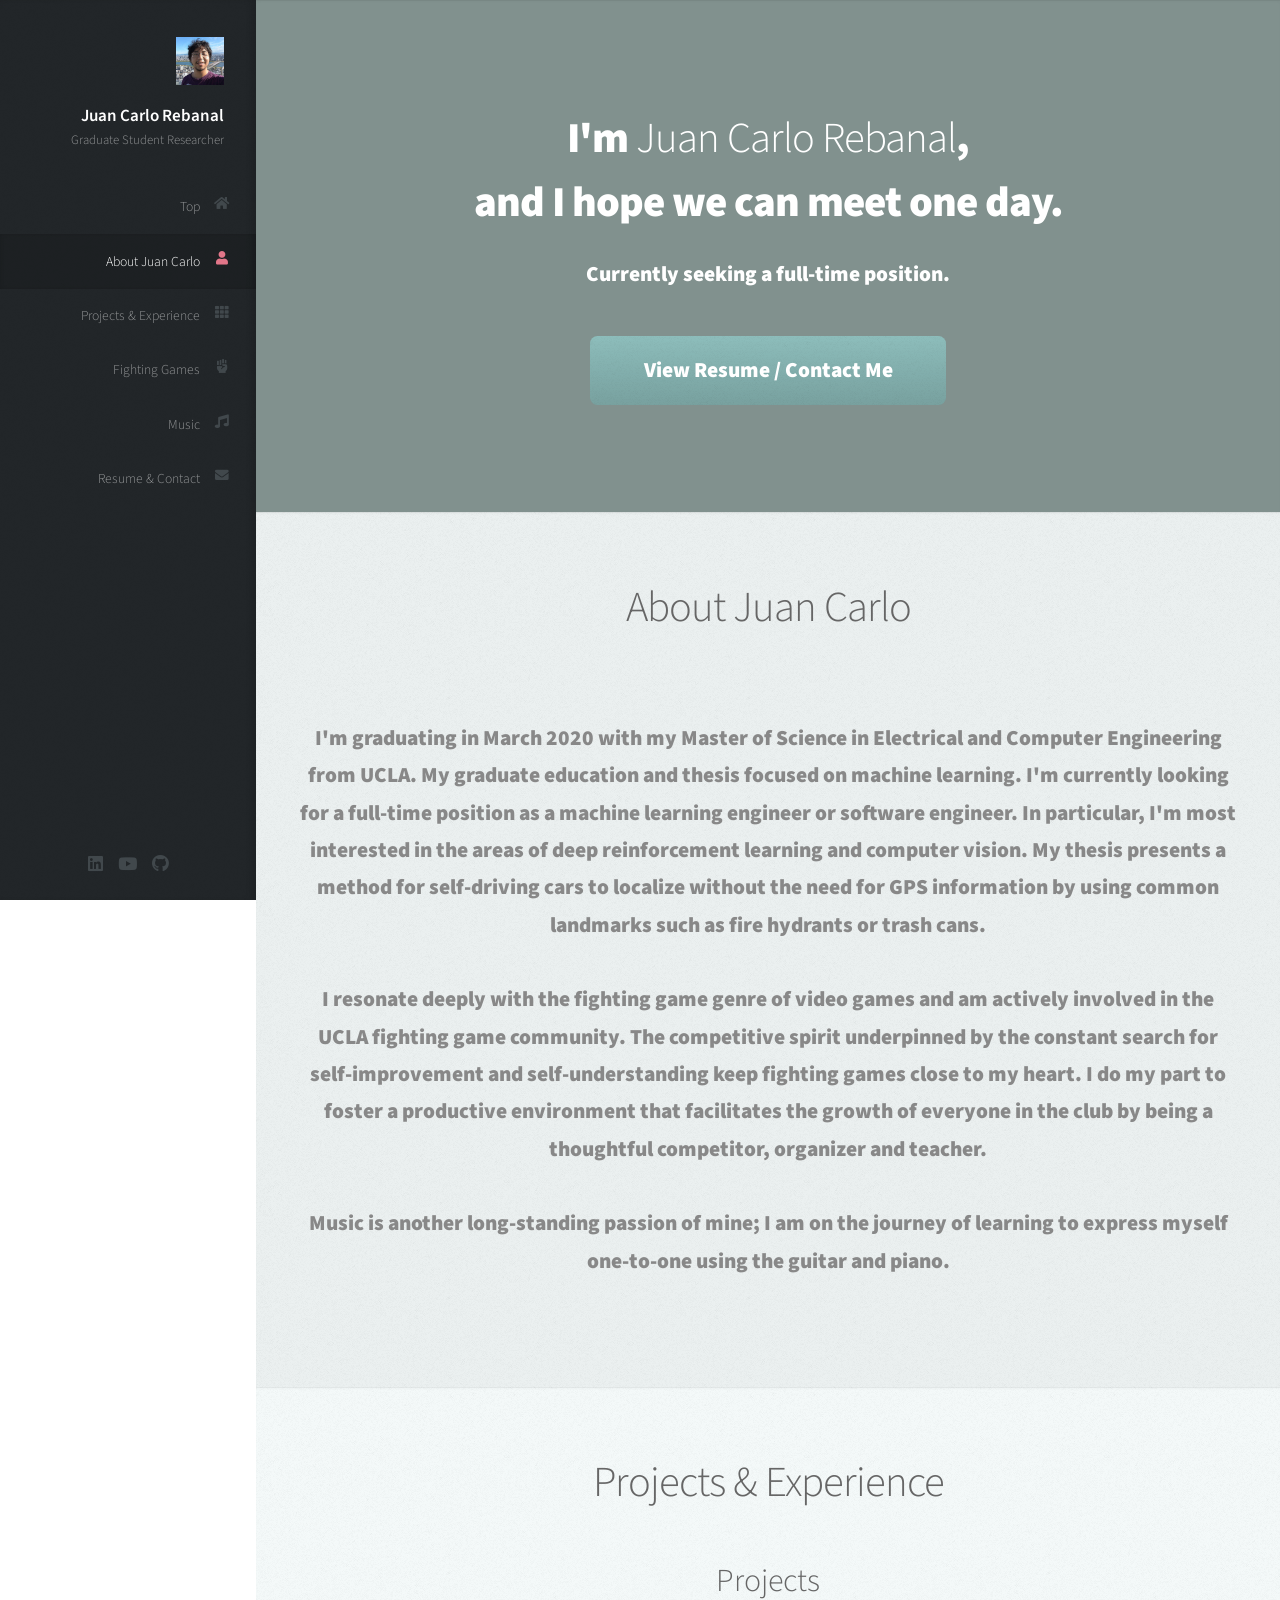
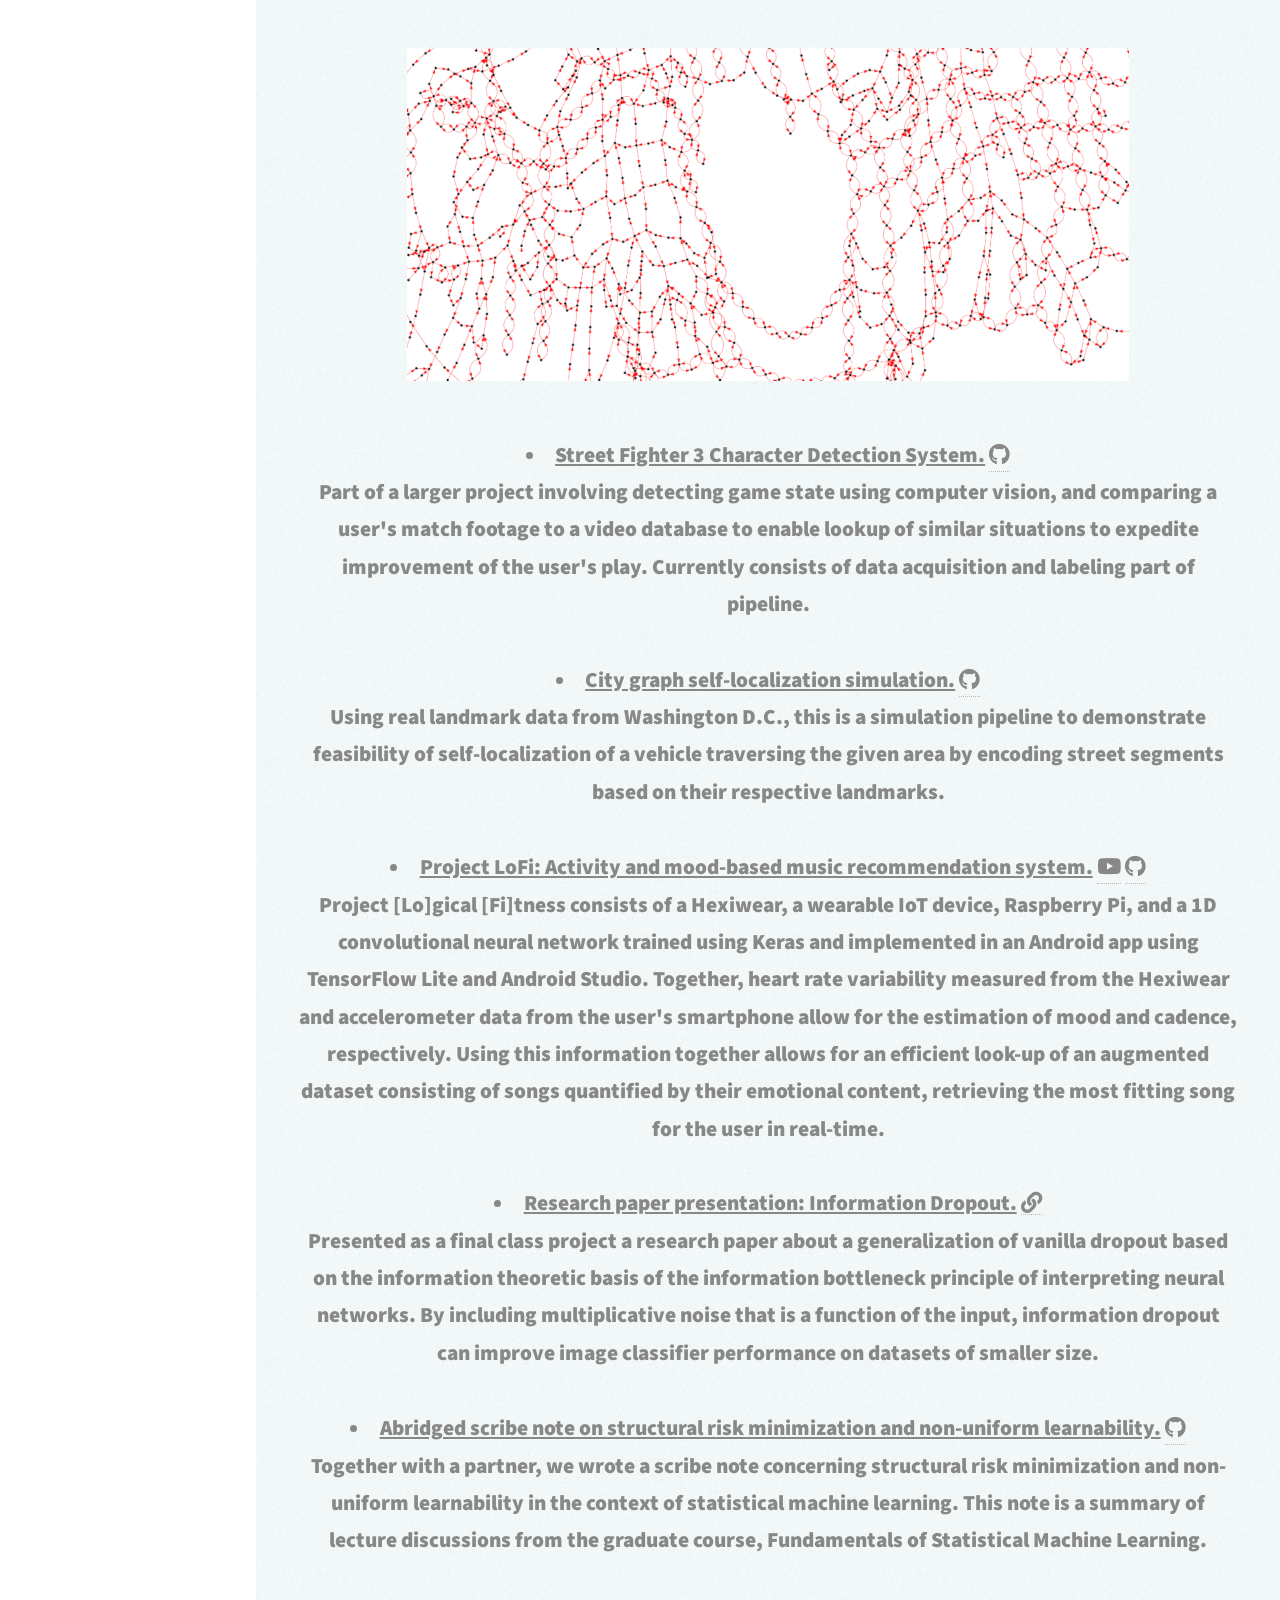
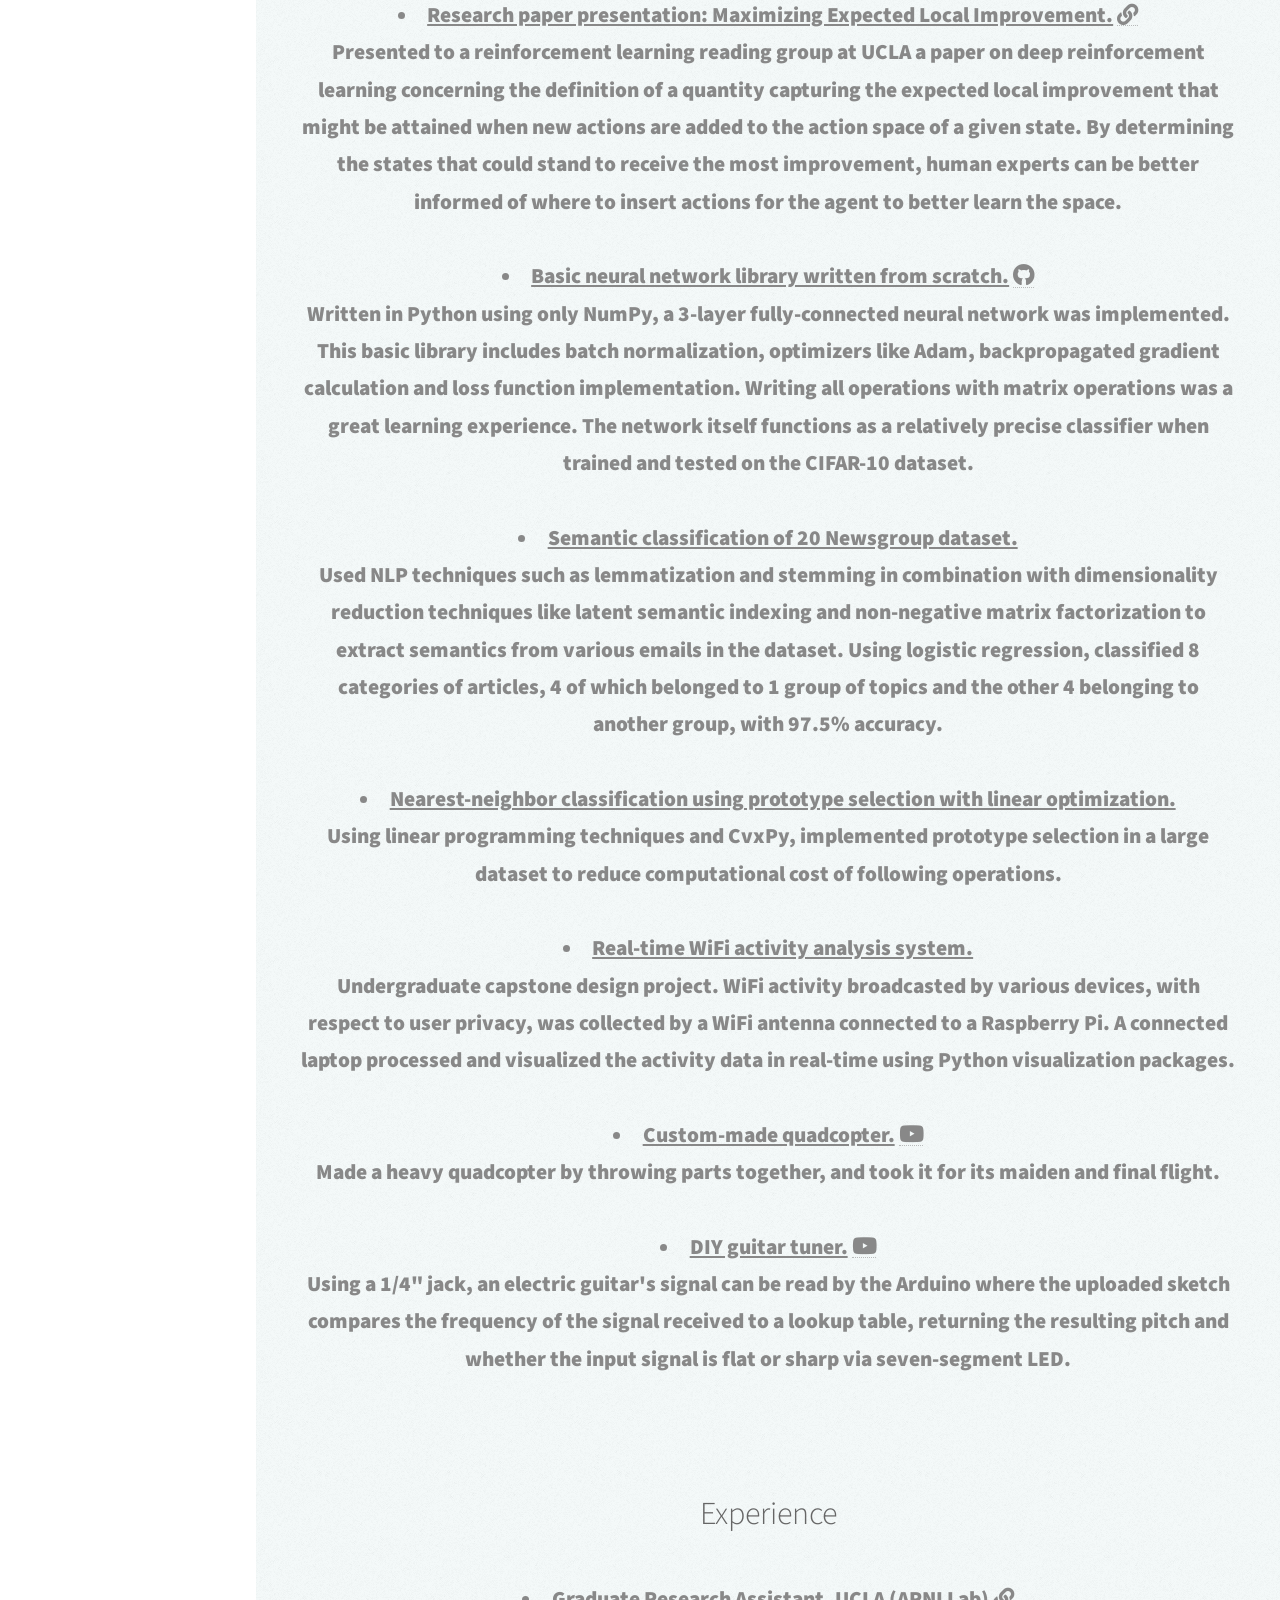
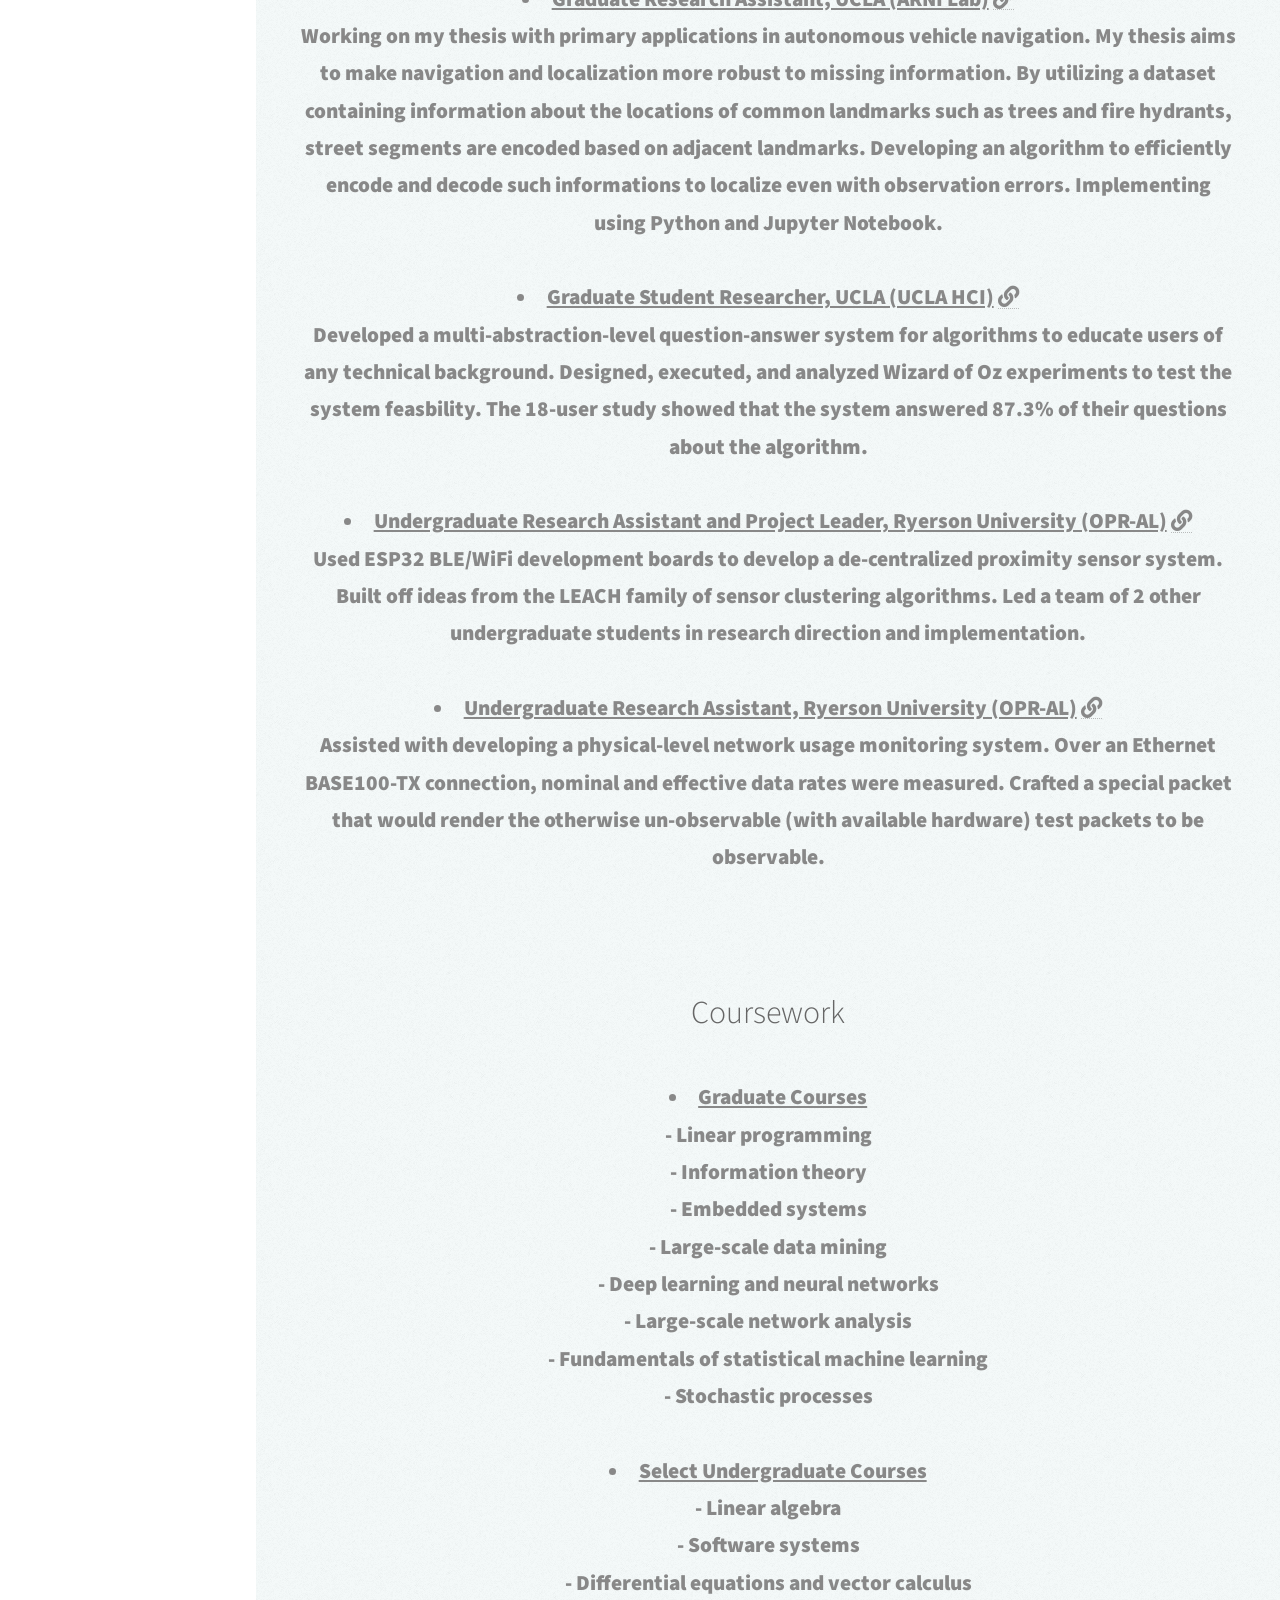
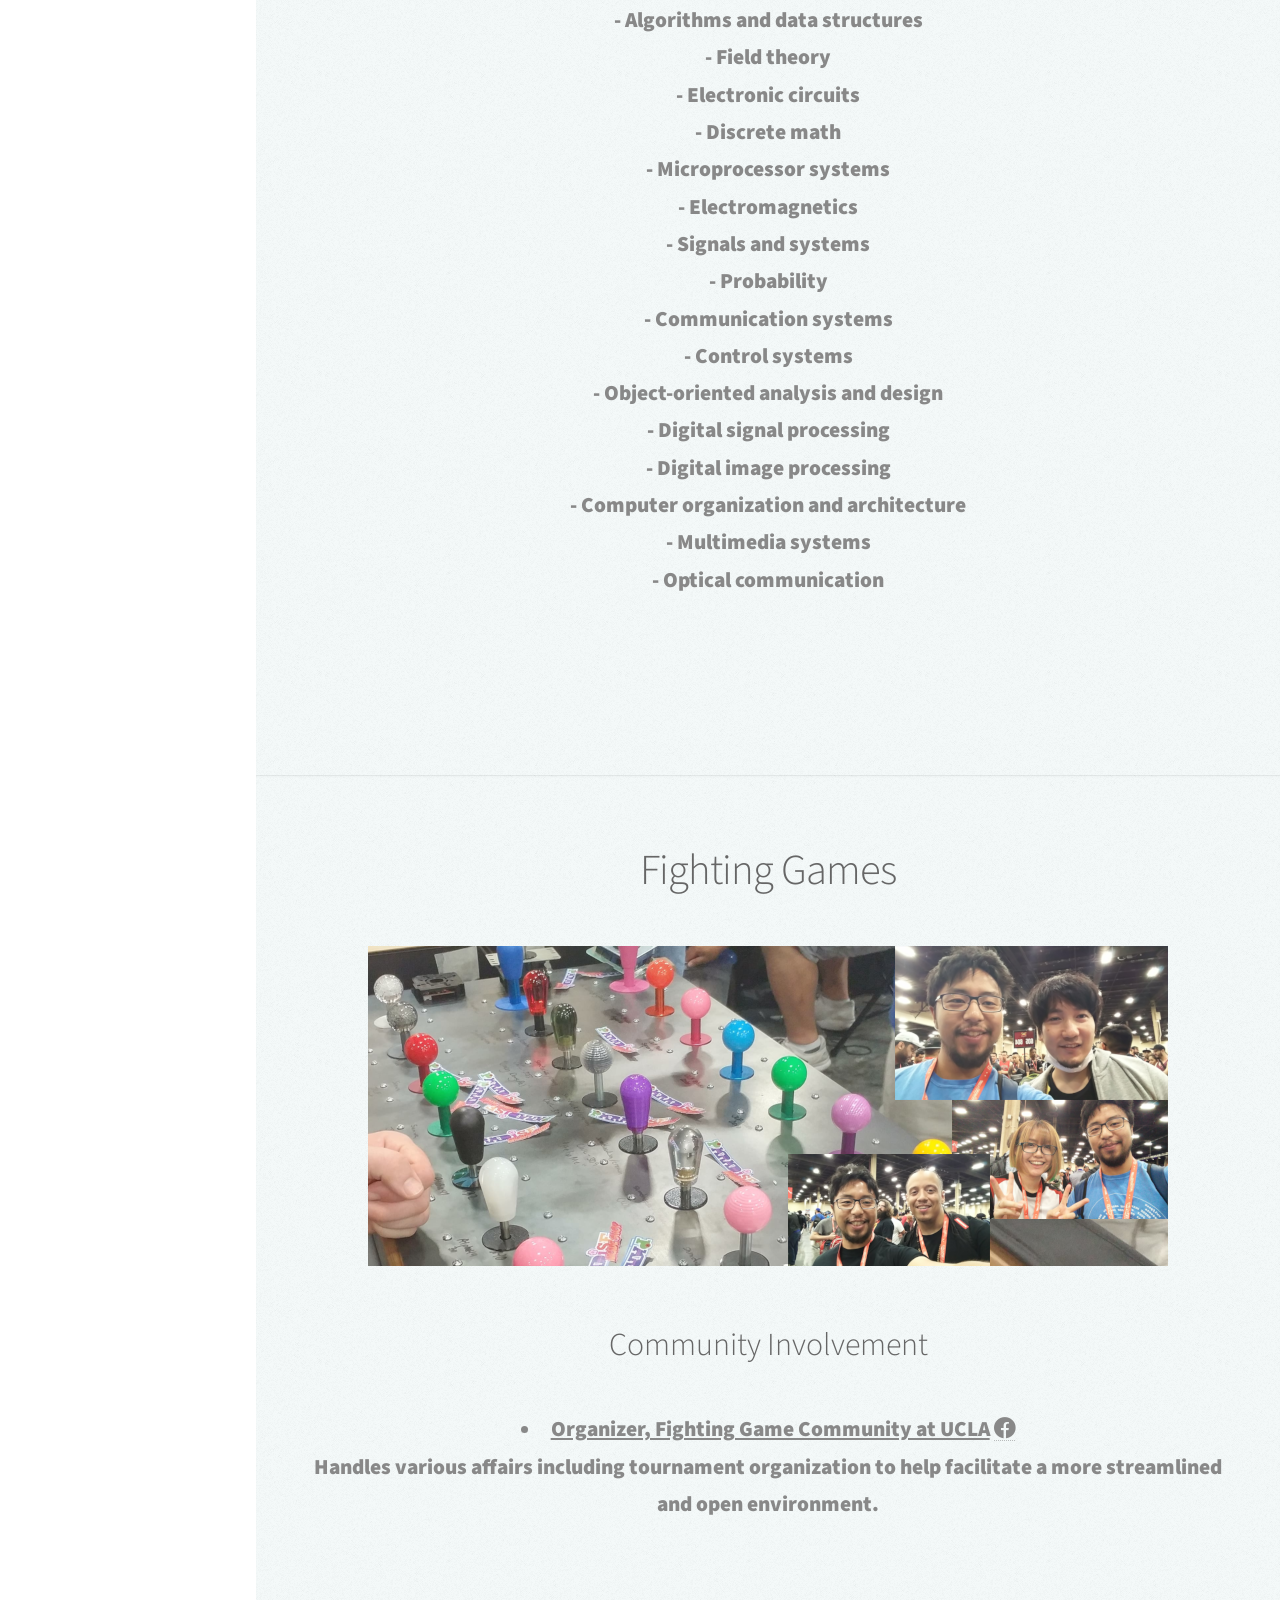
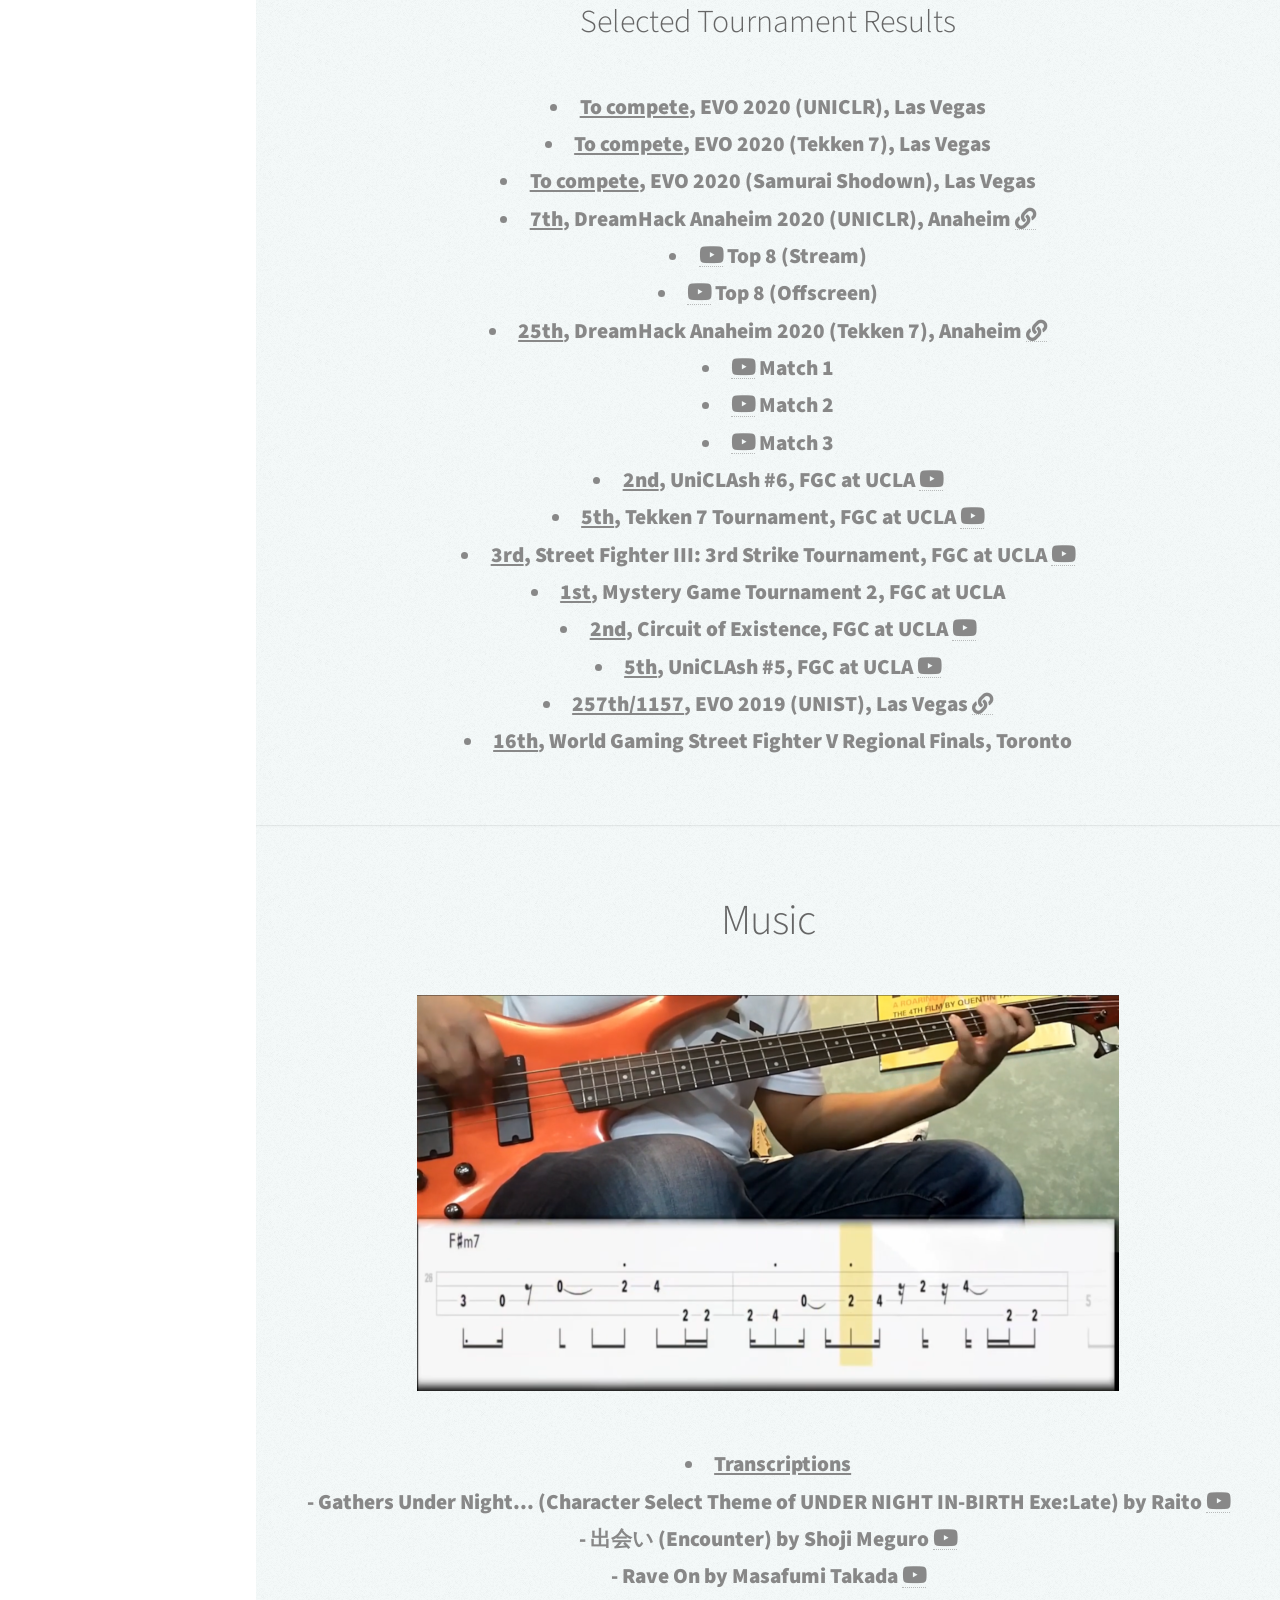
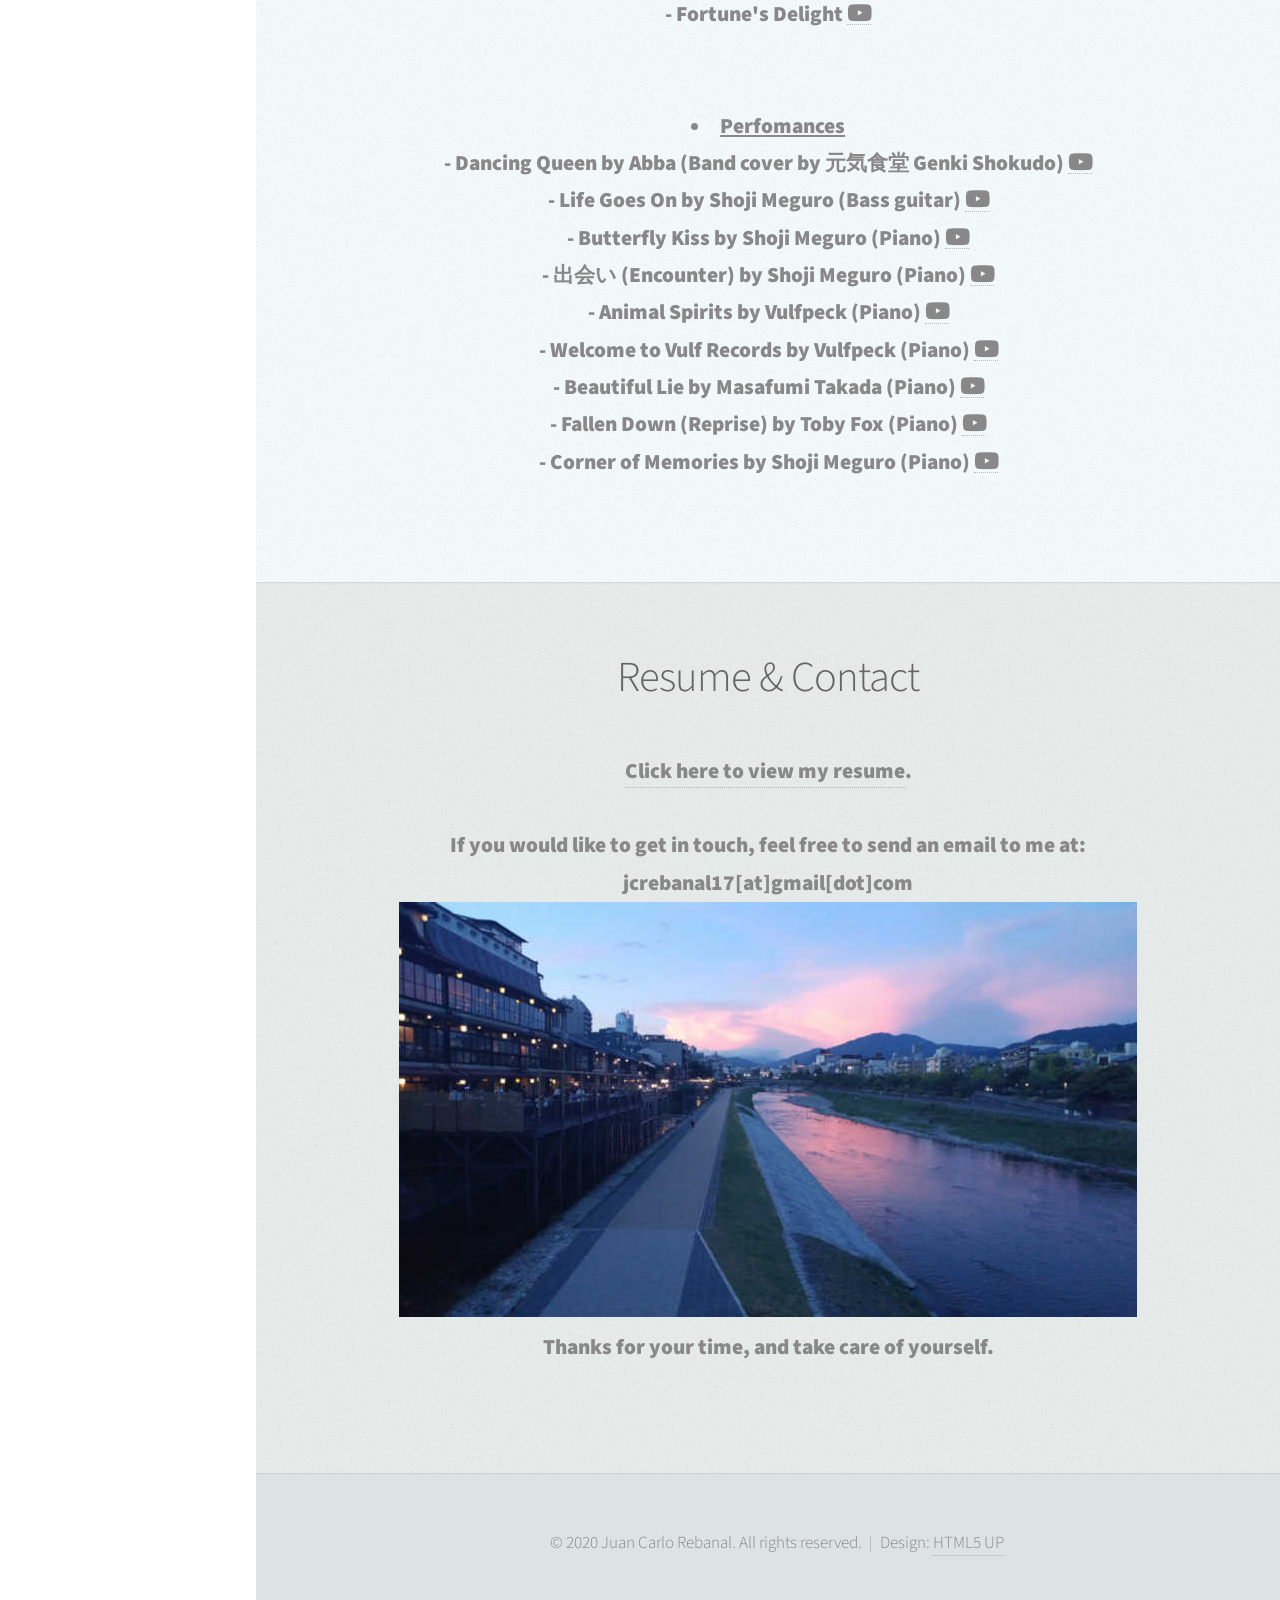
==== index.html @ 38b7bee0 "dreamhack results and links" ====
<!DOCTYPE HTML>
<!--
	Prologue by HTML5 UP
	html5up.net | @ajlkn
	Free for personal and commercial use under the CCA 3.0 license (html5up.net/license)
-->
<html>
	<head>
		<title>Juan Carlo Rebanal</title>
		<meta charset="utf-8" />
		<meta name="viewport" content="width=device-width, initial-scale=1, user-scalable=no" />
		<link rel="stylesheet" href="assets/css/main.css" />
	</head>
	<body class="is-preload">

		<!-- Header -->
			<div id="header">

				<div class="top">

					<!-- Logo -->
						<div id="logo">
							<span class="image avatar48"><img src="images/avatar.jpg" alt="" /></span>
							<h1 id="title">Juan Carlo Rebanal</h1>
							<p>Graduate Student Researcher</p>
						</div>

					<!-- Nav -->
						<nav id="nav">
							<ul>
								<li><a href="#top" id="top-link"><span class="icon solid fa-home">Top</span></a></li>
                                <li><a href="#about" id="about-link"><span class="icon solid fa-user">About Juan Carlo</span></a></li>
								<li><a href="#portfolio" id="portfolio-link"><span class="icon solid fa-th">Projects & Experience</span></a></li>
                                <li><a href="#portfolio2" id="portfolio-link2"><span class="icon solid fa-fist-raised">Fighting Games</span></a></li>
                                <li><a href="#portfolio3" id="portfolio-link3"><span class="icon solid fa-music">Music</span></a></li>
								<li><a href="#contact" id="contact-link"><span class="icon solid fa-envelope">Resume & Contact</span></a></li>
							</ul>
						</nav>

				</div>

				<div class="bottom">

					<!-- Social Icons -->
						<ul class="icons">
                            <li><a href="https://www.linkedin.com/in/jrebanal/" class="icon brands fa-linkedin"><span class="label">LinkedIn</span></a></li>
							<li><a href="https://www.youtube.com/channel/UCG-LSgDsnq2UtSJ8JIZ0GEA" class="icon brands fa-youtube"><span class="label">YouTube</span></a></li>
							<li><a href="https://github.com/jcr179?tab=repositories" class="icon brands fa-github"><span class="label">Github</span></a></li>
						</ul>

				</div>

			</div>

		<!-- Main -->
			<div id="main">

				<!-- Intro -->
					<section id="top" class="one dark cover">
						<div class="container">

							<header>
								<h2 class="alt">I'm <strong>Juan Carlo Rebanal</strong>, <br>and I hope we can meet one day.</h2>
								<p>Currently seeking a full-time position.</p>
							</header>

							<footer>
								<a href="#contact" class="button scrolly">View Resume / Contact Me</a>
							</footer>

						</div>
					</section>

                <!-- About Me -->
					<section id="about" class="three">
						<div class="container">

							<header>
								<h2>About Juan Carlo</h2>
							</header>

							<!-- <a href="#" class="image featured"><img src="images/pic08.jpg" alt="" /></a> -->
                            <class="image featured"><img src="images/about-me.gif" alt=""/>

							<p>I'm graduating in March 2020 with my Master of Science in Electrical and Computer
                            Engineering from UCLA. My graduate education and thesis focused on machine learning. 
                            I'm currently looking for a full-time position as a machine learning engineer or 
                            software engineer. In particular, I'm most interested in the areas of deep 
                            reinforcement learning and computer vision. My thesis presents a method for 
                            self-driving cars to localize without the need for GPS information by using 
                            common landmarks such as fire hydrants or trash cans. <br><br>
                            
                            I resonate deeply with the fighting game genre of video games and am actively involved 
                            in the UCLA fighting game community. The competitive spirit underpinned by the constant 
                            search for self-improvement and self-understanding keep fighting games close to my heart. 
                            I do my part to foster a productive environment 
                            that facilitates the growth of everyone in the club by being a thoughtful competitor, 
                            organizer and teacher. <br><br>
                            
                            Music is another long-standing passion of mine; I am on the journey of learning to 
                            express myself one-to-one using the guitar and piano. 
                            </p>

						</div>
					</section>

				<!-- Portfolio -->
					<section id="portfolio" class="two">
						<div class="container">

							<header>
								<h2>Projects & Experience</h2>
							</header>
                            
                            <header>
                                <h3>Projects</h3>
                            </header>
                            
                            <p><img src="images/projects.PNG"></p>

							<li><u>Street Fighter 3 Character Detection System.</u> 
                            <a href="https://github.com/jcr179/3s_lookup" class="icon brands fa-github"><span class="label">Github</span></a>
                            <br>
                            Part of a larger project involving detecting game state using computer vision, and comparing a user's 
                            match footage to a video database to enable lookup of similar situations to expedite improvement of the user's play. 
                            Currently consists of data acquisition and labeling part of pipeline. </li><br>
                            
                            <li><u>City graph self-localization simulation.</u> 
                            <a href="https://github.com/jcr179/city-graph-explorations" class="icon brands fa-github"><span class="label">Github</span></a>
                            <br>
                            Using real landmark data from Washington D.C., this is a simulation pipeline to 
                            demonstrate feasibility of self-localization of a vehicle traversing the given area 
                            by encoding street segments based on their respective landmarks. </li><br>
                            
                            <li><u>Project LoFi: Activity and mood-based music recommendation system.</u> 
                            <a href="https://www.youtube.com/watch?v=Ok8iE7S7UCg" class="icon brands fa-youtube"><span class="label">YouTube</span></a>
                            <a href="https://github.com/jcr179/lofi" class="icon brands fa-github"><span class="label">Github</span></a>
                            <br>
                            Project [Lo]gical [Fi]tness consists of a Hexiwear, a wearable IoT device, Raspberry Pi, 
                            and a 1D convolutional neural network trained using Keras and implemented in an Android app 
                            using TensorFlow Lite and Android Studio. Together, heart rate variability measured from the Hexiwear and 
                            accelerometer data from the user's smartphone allow for the estimation of mood and 
                            cadence, respectively. Using this information together allows for an efficient look-up of 
                            an augmented dataset consisting of songs quantified by their emotional content, retrieving 
                            the most fitting song for the user in real-time. </li><br>
                            
                            <li><u>Research paper presentation: Information Dropout.</u> 
                            <a href="https://arxiv.org/pdf/1611.01353.pdf" class="fas fa-link"><span class="label"></span></a>
                            <br>
                            Presented as a final class project a research paper about a generalization of vanilla dropout based on the information theoretic 
                            basis of the information bottleneck principle of interpreting neural networks. By including multiplicative 
                            noise that is a function of the input, information dropout can improve image classifier performance on 
                            datasets of smaller size. </li><br>
                            
                            <li><u>Abridged scribe note on structural risk minimization and non-uniform learnability.</u> 
                            <a href="https://github.com/jcr179/misc/blob/master/14_srm_nul.pdf" class="icon brands fa-github"><span class="label">Github</span></a>
                            <br>
                            Together with a partner, we wrote a scribe note concerning structural risk minimization and 
                            non-uniform learnability in the context of statistical machine learning. This note is a summary of lecture 
                            discussions from the graduate course, Fundamentals of Statistical Machine Learning. 
                            </li><br>
                            
                            <li><u>Research paper presentation: Maximizing Expected Local Improvement.</u> 
                            <a href="https://grail.cs.washington.edu/projects/stateselection/stateselection.pdf" class="fas fa-link"><span class="label"></span></a>
                            <br>
                            Presented to a reinforcement learning reading group at UCLA a paper on deep reinforcement learning 
                            concerning the definition of a quantity capturing the expected local improvement that might be 
                            attained when new actions are added to the action space of a given state. By determining the states 
                            that could stand to receive the most improvement, human experts can be better informed of where to 
                            insert actions for the agent to better learn the space. </li><br>
                            
                            <!--
                            <li><u>LSTM neural network design for classifying brain signals.</u>
                            <br>
                            Given this dataset, an LSTM neural network was designed to attempt maximizing the 
                            classification accuracy on the dataset. Exploratory data analysis was used to remove 
                            the first bit of each sample. Data augmentation techniques such as xyz were also used. 
                            Results were a classification accuracy of N%, which is a strong performance for this 
                            challenging dataset; this would have won Nth place in the competition the dataset 
                            was released with. </li><br>
                            -->
                            
                            <li><u>Basic neural network library written from scratch.</u> 
                            <a href="https://github.com/jcr179/nn-numpy" class="fab fa-github"><span class="label"></span></a>
                            <br>
                            Written in Python using only NumPy, a 3-layer fully-connected neural network was implemented. 
                            This basic library includes batch normalization, optimizers like Adam, backpropagated gradient 
                            calculation and loss function implementation. Writing all operations with matrix operations 
                            was a great learning experience. The network itself functions as a relatively precise classifier 
                            when trained and tested on the CIFAR-10 dataset. </li><br>
                            
                            <li><u>Semantic classification of 20 Newsgroup dataset.</u>
                            <br>
                            Used NLP techniques such as lemmatization and stemming in combination with dimensionality reduction 
                            techniques like latent semantic indexing and non-negative matrix factorization to extract semantics 
                            from various emails in the dataset. Using logistic regression, classified 8 categories of articles, 
                            4 of which belonged to 1 group of topics and the other 4 belonging to another group, with 97.5% accuracy.
                            </li><br>
                            
                            <li><u>Nearest-neighbor classification using prototype selection with linear optimization.</u>
                            <br>
                            Using linear programming techniques and CvxPy, implemented prototype selection in a large dataset 
                            to reduce computational cost of following operations.
                            </li><br>
                            
                            <li><u>Real-time WiFi activity analysis system.</u>
                            <br>
                            Undergraduate capstone design project. WiFi activity broadcasted by various devices, with respect to 
                            user privacy, was collected by a WiFi antenna connected to a Raspberry Pi. A connected laptop processed 
                            and visualized the activity data in real-time using Python visualization packages.
                            </li><br>
                            
                            <li><u>Custom-made quadcopter.</u> 
                            
                            <a href="https://www.youtube.com/watch?v=L71Z2NEef78" class="fab fa-youtube"></a><br>
                            Made a heavy quadcopter by throwing parts together, and took it for its maiden and final flight.
                            </li><br>
                            
                            <li><u>DIY guitar tuner.</u> 
                            <a href="https://www.youtube.com/watch?v=a4ragvOETrg" class="fab fa-youtube"></a><br>
                            Using a 1/4" jack, an electric guitar's signal can be read by the Arduino where the uploaded 
                            sketch compares the frequency of the signal received to a lookup table, returning the resulting 
                            pitch and whether the input signal is flat or sharp via seven-segment LED.
                            </li><br>
                            
                            <!-- the roychowdhury course stuff -->
                            
                            <br><br>
                            
                            <header>
                                <h3>Experience</h3>
                            </header>          
                            
                            <li><u>Graduate Research Assistant, UCLA (ARNI Lab)</u> 
                            <a href="http://arni.ee.ucla.edu/" class="fas fa-link"></a>
                            <br>
                            Working on my thesis with primary applications in autonomous vehicle navigation. My thesis aims to make 
                            navigation and localization more robust to missing information. By utilizing a dataset containing 
                            information about the locations of common landmarks such as trees and fire hydrants, street segments 
                            are encoded based on adjacent landmarks. Developing an algorithm to efficiently encode and decode 
                            such informations to localize even with observation errors. Implementing using Python and Jupyter Notebook.
                            </li><br>
                            
                            <li><u>Graduate Student Researcher, UCLA (UCLA HCI)</u> 
                            <a href="https://hci.ucla.edu/#projects" class="fas fa-link"></a>
                            <br>
                            Developed a multi-abstraction-level question-answer system for algorithms to educate users of any 
                            technical background. Designed, executed, and analyzed Wizard of Oz experiments to test the system 
                            feasbility. The 18-user study showed that the system answered 87.3% of their questions about the 
                            algorithm.
                            </li><br>
                            
                            <li><u>Undergraduate Research Assistant and Project Leader, Ryerson University (OPR-AL)</u> 
                            <a href="https://www.ee.ryerson.ca/opr/" class="fas fa-link"></a>
                            <br>
                            Used ESP32 BLE/WiFi development boards to develop a de-centralized proximity sensor system. Built 
                            off ideas from the LEACH family of sensor clustering algorithms. Led a team of 2 other undergraduate 
                            students in research direction and implementation.
                            </li><br>  

                            <li><u>Undergraduate Research Assistant, Ryerson University (OPR-AL)</u> 
                            <a href="https://www.ee.ryerson.ca/opr/" class="fas fa-link"></a>
                            <br>
                            Assisted with developing a physical-level network usage monitoring system. Over an Ethernet BASE100-TX 
                            connection, nominal and effective data rates were measured. Crafted a special packet that would render 
                            the otherwise un-observable (with available hardware) test packets to be observable. 
                            </li><br>                            

                            <br><br>
                            

                            <header>
                                <h3>Coursework</h3>
                            </header>  
                            
                            <li><u>Graduate Courses</u>
                            <br>
                            - Linear programming<br>
                            - Information theory<br>
                            - Embedded systems<br>
                            - Large-scale data mining<br>
                            - Deep learning and neural networks<br>
                            - Large-scale network analysis<br>
                            - Fundamentals of statistical machine learning<br>
                            - Stochastic processes
                            </li><br>
                            
                            <li><u>Select Undergraduate Courses</u>
                            <br>
                            - Linear algebra<br>
                            - Software systems<br>
                            - Differential equations and vector calculus <br>
                            - Algorithms and data structures <br>
                            - Field theory <br>
                            - Electronic circuits <br>
                            - Discrete math <br>
                            - Microprocessor systems <br>
                            - Electromagnetics <br>
                            - Signals and systems <br>
                            - Probability<br>
                            - Communication systems <br>
                            - Control systems <br>
                            - Object-oriented analysis and design <br>
                            - Digital signal processing <br>
                            - Digital image processing <br>
                            - Computer organization and architecture <br>
                            - Multimedia systems <br>
                            - Optical communication
                            </li><br>
                            

                            <br><br>

                            <!--
                            <header>
                                <h3>Honors, Awards & Accomplishments</h3>
                            </header>    
                            -->

							<!--
                            <div class="row">
								<div class="col-4 col-12-mobile">
									<article class="item">
										<a href="#" class="image fit"><img src="images/pic02.jpg" alt="" /></a>
										<header>
											<h3>Ipsum Feugiat</h3>
										</header>
									</article>
									<article class="item">
										<a href="#" class="image fit"><img src="images/pic03.jpg" alt="" /></a>
										<header>
											<h3>Rhoncus Semper</h3>
										</header>
									</article>
								</div>
								<div class="col-4 col-12-mobile">
									<article class="item">
										<a href="#" class="image fit"><img src="images/pic04.jpg" alt="" /></a>
										<header>
											<h3>Magna Nullam</h3>
										</header>
									</article>
									<article class="item">
										<a href="#" class="image fit"><img src="images/pic05.jpg" alt="" /></a>
										<header>
											<h3>Natoque Vitae</h3>
										</header>
									</article>
								</div>
								<div class="col-4 col-12-mobile">
									<article class="item">
										<a href="#" class="image fit"><img src="images/pic06.jpg" alt="" /></a>
										<header>
											<h3>Dolor Penatibus</h3>
										</header>
									</article>
									<article class="item">
										<a href="#" class="image fit"><img src="images/pic07.jpg" alt="" /></a>
										<header>
											<h3>Orci Convallis</h3>
										</header>
									</article>
								</div>
							</div>
                            -->

						</div>
					</section>
                    
                    <section id="portfolio2" class="two">
						<div class="container">

							<header>
								<h2>Fighting Games</h2>
							</header>
                            
                            <p><img src="images/fighting_games2.PNG"></p>

                            <header>
								<h3>Community Involvement</h2>
							</header>

							<li><u>Organizer, Fighting Game Community at UCLA</u> 
                            <a href="https://www.facebook.com/FGCatUCLA" class="fab fa-facebook"></a><br>
                            Handles various affairs including tournament organization to help facilitate 
                            a more streamlined and open environment.
                            <br></li>
                            
                            
                            <br><br>
                            
                            
                           	<header>
								<h3>Selected Tournament Results</h2>
							</header>

                            <li><u>To compete</u>, EVO 2020 (UNICLR), Las Vegas</li>
                            
                            <li><u>To compete</u>, EVO 2020 (Tekken 7), Las Vegas</li>
                            
                            <li><u>To compete</u>, EVO 2020 (Samurai Shodown), Las Vegas</li>
                            
                            <li><u>7th</u>, DreamHack Anaheim 2020 (UNICLR), Anaheim <a href="https://smash.gg/tournament/dreamhack-anaheim-2020-1/events/uniclr/brackets/689180/1121256" class="fas fa-link"></a>
                                <li><a href="https://youtu.be/rd0REcSwbHM" class="fab fa-youtube"></a> Top 8 (Stream)</li>
                                <li><a href="https://www.youtube.com/watch?v=EvhvB2SpwFA" class="fab fa-youtube"></a> Top 8 (Offscreen)</li>
                            </li>
                            
                            <li><u>25th</u>, DreamHack Anaheim 2020 (Tekken 7), Anaheim <a href="https://smash.gg/tournament/dreamhack-anaheim-2020-1/events/tekken-7/brackets/689158/1121196" class="fas fa-link"></a>
                                <li><a href="https://www.youtube.com/watch?v=deVo_1gs6-w" class="fab fa-youtube"></a> Match 1</li>
                                <li><a href="https://www.youtube.com/watch?v=H95Eeizr1_M" class="fab fa-youtube"></a> Match 2</li>
                                <li><a href="https://www.youtube.com/watch?v=iLGuHGDMWz8" class="fab fa-youtube"></a> Match 3</li>
                            </li>                            

                            <li><u>2nd</u>, UniCLAsh #6, FGC at UCLA 
                            <a href="https://www.youtube.com/watch?v=yR3OQNyg8KE" class="fab fa-youtube"></a></li>
                            
                            <li><u>5th</u>, Tekken 7 Tournament, FGC at UCLA 
                            <a href="https://www.youtube.com/watch?v=52W4xI0VeaM" class="fab fa-youtube"></a></li>

							<li><u>3rd</u>, Street Fighter III: 3rd Strike Tournament, FGC at UCLA 
                            <a href="https://www.youtube.com/watch?v=vjHck0ib0b8" class="fab fa-youtube"></a></li>
                            
                            <li><u>1st</u>, Mystery Game Tournament 2, FGC at UCLA</li>
                            
                            <li><u>2nd</u>, Circuit of Existence, FGC at UCLA 
                            <a href="https://www.youtube.com/watch?v=rhFS4jwsdtI&feature=youtu.be" class="fab fa-youtube"></a></li>
                            
                            <li><u>5th</u>, UniCLAsh #5, FGC at UCLA 
                            <a href="https://www.youtube.com/watch?v=v1QUQXnRYnE&feature=youtu.be" class="fab fa-youtube"></a></li>
                            <li><u>257th/1157</u>, EVO 2019 (UNIST), Las Vegas 
                            <a href="https://smash.gg/tournament/evo-2019/event/under-night-in-birth-exe-late-st/entrant/3431642" class="fas fa-link"></a></li>
                            <li><u>16th</u>, World Gaming Street Fighter V Regional Finals, Toronto</li>
                            
                            
                        </div>
                    </section>
                    
                    <section id="portfolio3" class="two">
						<div class="container">

							<header>
								<h2>Music</h2>
							</header>
                            
                            <p><img src="images/music.PNG"></p>

							<li><u>Transcriptions</u><br>
                            - Gathers Under Night... (Character Select Theme of UNDER NIGHT IN-BIRTH Exe:Late) by Raito 
                            <a href="https://www.youtube.com/watch?v=6KQ6XTObjOQ" class="fab fa-youtube"></a><br>
                            - 出会い (Encounter) by Shoji Meguro 
                            <a href="https://www.youtube.com/watch?v=9uxnS4gR1oc" class="fab fa-youtube"></a><br>
                            - Rave On by Masafumi Takada 
                            <a href="https://www.youtube.com/watch?v=UZwWZA4zji8" class="fab fa-youtube"></a><br>
                            - Fortune's Delight 
                            <a href="https://www.youtube.com/watch?v=4EjpRnBXt5U" class="fab fa-youtube"></a><br>
                            <br></li>
                            
                            <br>
                            
							<li><u>Perfomances</u><br>
                            - Dancing Queen by Abba (Band cover by 元気食堂 Genki Shokudo) 
                            <a href="https://www.youtube.com/watch?v=98fLhXeJ8vs" class="fab fa-youtube"></a><br>
                            - Life Goes On by Shoji Meguro (Bass guitar) 
                            <a href="https://www.youtube.com/watch?v=j361cfu12-U" class="fab fa-youtube"></a><br>
                            - Butterfly Kiss by Shoji Meguro (Piano) 
                            <a href="https://www.youtube.com/watch?v=hh9e7K75Lbg" class="fab fa-youtube"></a><br>
                            - 出会い (Encounter) by Shoji Meguro (Piano) 
                            <a href="https://www.youtube.com/watch?v=GOilEOuSG_c" class="fab fa-youtube"></a><br>
                            - Animal Spirits by Vulfpeck (Piano) 
                            <a href="https://www.youtube.com/watch?v=klNDrjE49G0" class="fab fa-youtube"></a><br>
                            - Welcome to Vulf Records by Vulfpeck (Piano) 
                            <a href="https://www.youtube.com/watch?v=qHEMZ3sslJo" class="fab fa-youtube"></a><br>
                            - Beautiful Lie by Masafumi Takada (Piano) 
                            <a href="https://www.youtube.com/watch?v=RiDq9_lSMb4" class="fab fa-youtube"></a><br>
                            - Fallen Down (Reprise) by Toby Fox (Piano) 
                            <a href="https://www.youtube.com/watch?v=agHBYVCGwLo" class="fab fa-youtube"></a><br>
                            - Corner of Memories by Shoji Meguro (Piano) 
                            <a href="https://www.youtube.com/watch?v=3DGozr_w8xo" class="fab fa-youtube"></a><br>
                            
                            <br></li>
                            
                        </div>
                    </section>                    

				<!-- Contact -->
					<section id="contact" class="four">
						<div class="container">

							<header>
								<h2>Resume & Contact</h2>
							</header>

							<p><a href="https://drive.google.com/file/d/1S8sm7RJwCnh2MpqVBQXA8uyq66unrcQN/view?usp=sharing">
                            Click here to view my resume</a>.<br><br> If you would like to get in touch, feel free to 
                            send an email to me at:<br>
                            jcrebanal17[at]gmail[dot]com<br>
                            <class="image featured"><img src="images/footer.jpg"><br>
                            Thanks for your time, and take care of yourself. <br>
                            </p>
                            


                            <!--
							<form method="post" action="#">
								<div class="row">
									<div class="col-6 col-12-mobile"><input type="text" name="name" placeholder="Name" /></div>
									<div class="col-6 col-12-mobile"><input type="text" name="email" placeholder="Email" /></div>
									<div class="col-12">
										<textarea name="message" placeholder="Message"></textarea>
									</div>
									<div class="col-12">
										<input type="submit" value="Send Email" />
									</div>
								</div>
							</form>
                            -->

						</div>
					</section>

			</div>

		<!-- Footer -->
			<div id="footer">

				<!-- Copyright -->
					<ul class="copyright">
						<li>&copy; 2020 Juan Carlo Rebanal. All rights reserved.</li><li>Design: <a href="http://html5up.net">HTML5 UP</a></li>
					</ul>

			</div>

		<!-- Scripts -->
			<script src="assets/js/jquery.min.js"></script>
			<script src="assets/js/jquery.scrolly.min.js"></script>
			<script src="assets/js/jquery.scrollex.min.js"></script>
			<script src="assets/js/browser.min.js"></script>
			<script src="assets/js/breakpoints.min.js"></script>
			<script src="assets/js/util.js"></script>
			<script src="assets/js/main.js"></script>

	</body>
</html>
---- assets/css/main.css ----
@import url("fontawesome-all.min.css");
@import url("https://fonts.googleapis.com/css?family=Source+Sans+Pro:300,300italic,400,600");

/*
	Prologue by HTML5 UP
	html5up.net | @ajlkn
	Free for personal and commercial use under the CCA 3.0 license (html5up.net/license)
*/

html, body, div, span, applet, object,
iframe, h1, h2, h3, h4, h5, h6, p, blockquote,
pre, a, abbr, acronym, address, big, cite,
code, del, dfn, em, img, ins, kbd, q, s, samp,
small, strike, strong, sub, sup, tt, var, b,
u, i, center, dl, dt, dd, ol, ul, li, fieldset,
form, label, legend, table, caption, tbody,
tfoot, thead, tr, th, td, article, aside,
canvas, details, embed, figure, figcaption,
footer, header, hgroup, menu, nav, output, ruby,
section, summary, time, mark, audio, video {
	margin: 0;
	padding: 0;
	border: 0;
	font-size: 100%;
	font: inherit;
	vertical-align: baseline;}

article, aside, details, figcaption, figure,
footer, header, hgroup, menu, nav, section {
	display: block;}

body {
	line-height: 1;
}

ol, ul {
	list-style: none;
}

blockquote, q {
	quotes: none;
}

	blockquote:before, blockquote:after, q:before, q:after {
		content: '';
		content: none;
	}

table {
	border-collapse: collapse;
	border-spacing: 0;
}

body {
	-webkit-text-size-adjust: none;
}

mark {
	background-color: transparent;
	color: inherit;
}

input::-moz-focus-inner {
	border: 0;
	padding: 0;
}

input, select, textarea {
	-moz-appearance: none;
	-webkit-appearance: none;
	-ms-appearance: none;
	appearance: none;
}

/* Basic */

	html {
		box-sizing: border-box;
	}

	*, *:before, *:after {
		box-sizing: inherit;
	}

	body {
		background: #fff;
		font-family: 'Source Sans Pro', sans-serif;
		font-size: 19pt;
		font-weight: 300;
		line-height: 1.75em;
		color: #888;
	}

		body.is-preload *, body.is-preload *:before, body.is-preload *:after {
			-moz-animation: none !important;
			-webkit-animation: none !important;
			-ms-animation: none !important;
			animation: none !important;
			-moz-transition: none !important;
			-webkit-transition: none !important;
			-ms-transition: none !important;
			transition: none !important;
		}

	input, textarea, select {
		font-family: 'Source Sans Pro', sans-serif;
		font-size: 19pt;
		font-weight: 300;
		line-height: 1.75em;
		color: #888;
	}

	h1, h2, h3, h4, h5, h6 {
		font-weight: 300;
		color: #666;
		line-height: 1.5em;
	}

	h1 a, h2 a, h3 a, h4 a, h5 a, h6 a {
		color: inherit;
		text-decoration: none;
	}

		h1 a strong, h2 a strong, h3 a strong, h4 a strong, h5 a strong, h6 a strong {
			color: #333;
		}

	h2 {
		font-size: 2em;
		letter-spacing: -1px;
	}

		h2.alt {
			color: #888;
		}

			h2.alt strong {
				color: #666;
			}

	h3 {
		font-size: 1.5em;
	}

	header {
		margin: 0 0 2em 0;
	}

		header > p {
			margin: 1em 0 0 0;
		}

	footer {
		margin: 2em 0 0 0;
	}

	strong, b {
		font-weight: 300;
		color: #666;
	}

	em, i {
		font-style: italic;
	}

	a {
		text-decoration: none;
		color: inherit;
		border-bottom: dotted 1px rgba(128, 128, 128, 0.5);
		-moz-transition: color 0.35s ease-in-out, border-bottom-color 0.35s ease-in-out;
		-webkit-transition: color 0.35s ease-in-out, border-bottom-color 0.35s ease-in-out;
		-ms-transition: color 0.35s ease-in-out, border-bottom-color 0.35s ease-in-out;
		transition: color 0.35s ease-in-out, border-bottom-color 0.35s ease-in-out;
		outline: 0;
	}

		a:hover {
			color: #E27689;
			border-bottom-color: rgba(255, 255, 255, 0);
		}

	sub {
		position: relative;
		top: 0.5em;
		font-size: 0.8em;
	}

	sup {
		position: relative;
		top: -0.5em;
		font-size: 0.8em;
	}

	hr {
		border: 0;
		border-top: solid 1px #ddd;
	}

	blockquote {
		border-left: solid 0.5em #ddd;
		padding: 1em 0 1em 2em;
		font-style: italic;
	}

	p, ul, ol, dl, table {
		margin-bottom: 2em;
	}

	br.clear {
		clear: both;
	}

/* Container */

	.container {
		margin: 0 auto;
		max-width: 100%;
		width: 1400px;
	}

		@media screen and (min-width: 961px) and (max-width: 1880px) {

			.container {
				width: 1200px;
			}

		}

		@media screen and (min-width: 961px) and (max-width: 1620px) {

			.container {
				width: 960px;
			}

		}

		@media screen and (min-width: 961px) and (max-width: 1320px) {

			.container {
				width: 100%;
			}

		}

		@media screen and (max-width: 960px) {

			.container {
				width: 100%;
			}

		}

		@media screen and (max-width: 736px) {

			.container {
				width: 100%;
			}

		}

/* Row */

	.row {
		display: flex;
		flex-wrap: wrap;
		box-sizing: border-box;
		align-items: stretch;
	}

		.row > * {
			box-sizing: border-box;
		}

		.row.gtr-uniform > * > :last-child {
			margin-bottom: 0;
		}

		.row.aln-left {
			justify-content: flex-start;
		}

		.row.aln-center {
			justify-content: center;
		}

		.row.aln-right {
			justify-content: flex-end;
		}

		.row.aln-top {
			align-items: flex-start;
		}

		.row.aln-middle {
			align-items: center;
		}

		.row.aln-bottom {
			align-items: flex-end;
		}

		.row > .imp {
			order: -1;
		}

		.row > .col-1 {
			width: 8.33333%;
		}

		.row > .off-1 {
			margin-left: 8.33333%;
		}

		.row > .col-2 {
			width: 16.66667%;
		}

		.row > .off-2 {
			margin-left: 16.66667%;
		}

		.row > .col-3 {
			width: 25%;
		}

		.row > .off-3 {
			margin-left: 25%;
		}

		.row > .col-4 {
			width: 33.33333%;
		}

		.row > .off-4 {
			margin-left: 33.33333%;
		}

		.row > .col-5 {
			width: 41.66667%;
		}

		.row > .off-5 {
			margin-left: 41.66667%;
		}

		.row > .col-6 {
			width: 50%;
		}

		.row > .off-6 {
			margin-left: 50%;
		}

		.row > .col-7 {
			width: 58.33333%;
		}

		.row > .off-7 {
			margin-left: 58.33333%;
		}

		.row > .col-8 {
			width: 66.66667%;
		}

		.row > .off-8 {
			margin-left: 66.66667%;
		}

		.row > .col-9 {
			width: 75%;
		}

		.row > .off-9 {
			margin-left: 75%;
		}

		.row > .col-10 {
			width: 83.33333%;
		}

		.row > .off-10 {
			margin-left: 83.33333%;
		}

		.row > .col-11 {
			width: 91.66667%;
		}

		.row > .off-11 {
			margin-left: 91.66667%;
		}

		.row > .col-12 {
			width: 100%;
		}

		.row > .off-12 {
			margin-left: 100%;
		}

		.row.gtr-0 {
			margin-top: 0px;
			margin-left: 0px;
		}

			.row.gtr-0 > * {
				padding: 0px 0 0 0px;
			}

			.row.gtr-0.gtr-uniform {
				margin-top: 0px;
			}

				.row.gtr-0.gtr-uniform > * {
					padding-top: 0px;
				}

		.row.gtr-25 {
			margin-top: -10px;
			margin-left: -10px;
		}

			.row.gtr-25 > * {
				padding: 10px 0 0 10px;
			}

			.row.gtr-25.gtr-uniform {
				margin-top: -10px;
			}

				.row.gtr-25.gtr-uniform > * {
					padding-top: 10px;
				}

		.row.gtr-50 {
			margin-top: -20px;
			margin-left: -20px;
		}

			.row.gtr-50 > * {
				padding: 20px 0 0 20px;
			}

			.row.gtr-50.gtr-uniform {
				margin-top: -20px;
			}

				.row.gtr-50.gtr-uniform > * {
					padding-top: 20px;
				}

		.row {
			margin-top: -40px;
			margin-left: -40px;
		}

			.row > * {
				padding: 40px 0 0 40px;
			}

			.row.gtr-uniform {
				margin-top: -40px;
			}

				.row.gtr-uniform > * {
					padding-top: 40px;
				}

		.row.gtr-150 {
			margin-top: -60px;
			margin-left: -60px;
		}

			.row.gtr-150 > * {
				padding: 60px 0 0 60px;
			}

			.row.gtr-150.gtr-uniform {
				margin-top: -60px;
			}

				.row.gtr-150.gtr-uniform > * {
					padding-top: 60px;
				}

		.row.gtr-200 {
			margin-top: -80px;
			margin-left: -80px;
		}

			.row.gtr-200 > * {
				padding: 80px 0 0 80px;
			}

			.row.gtr-200.gtr-uniform {
				margin-top: -80px;
			}

				.row.gtr-200.gtr-uniform > * {
					padding-top: 80px;
				}

		@media screen and (min-width: 961px) and (max-width: 1880px) {

			.row {
				display: flex;
				flex-wrap: wrap;
				box-sizing: border-box;
				align-items: stretch;
			}

				.row > * {
					box-sizing: border-box;
				}

				.row.gtr-uniform > * > :last-child {
					margin-bottom: 0;
				}

				.row.aln-left {
					justify-content: flex-start;
				}

				.row.aln-center {
					justify-content: center;
				}

				.row.aln-right {
					justify-content: flex-end;
				}

				.row.aln-top {
					align-items: flex-start;
				}

				.row.aln-middle {
					align-items: center;
				}

				.row.aln-bottom {
					align-items: flex-end;
				}

				.row > .imp-wide {
					order: -1;
				}

				.row > .col-1-wide {
					width: 8.33333%;
				}

				.row > .off-1-wide {
					margin-left: 8.33333%;
				}

				.row > .col-2-wide {
					width: 16.66667%;
				}

				.row > .off-2-wide {
					margin-left: 16.66667%;
				}

				.row > .col-3-wide {
					width: 25%;
				}

				.row > .off-3-wide {
					margin-left: 25%;
				}

				.row > .col-4-wide {
					width: 33.33333%;
				}

				.row > .off-4-wide {
					margin-left: 33.33333%;
				}

				.row > .col-5-wide {
					width: 41.66667%;
				}

				.row > .off-5-wide {
					margin-left: 41.66667%;
				}

				.row > .col-6-wide {
					width: 50%;
				}

				.row > .off-6-wide {
					margin-left: 50%;
				}

				.row > .col-7-wide {
					width: 58.33333%;
				}

				.row > .off-7-wide {
					margin-left: 58.33333%;
				}

				.row > .col-8-wide {
					width: 66.66667%;
				}

				.row > .off-8-wide {
					margin-left: 66.66667%;
				}

				.row > .col-9-wide {
					width: 75%;
				}

				.row > .off-9-wide {
					margin-left: 75%;
				}

				.row > .col-10-wide {
					width: 83.33333%;
				}

				.row > .off-10-wide {
					margin-left: 83.33333%;
				}

				.row > .col-11-wide {
					width: 91.66667%;
				}

				.row > .off-11-wide {
					margin-left: 91.66667%;
				}

				.row > .col-12-wide {
					width: 100%;
				}

				.row > .off-12-wide {
					margin-left: 100%;
				}

				.row.gtr-0 {
					margin-top: 0px;
					margin-left: 0px;
				}

					.row.gtr-0 > * {
						padding: 0px 0 0 0px;
					}

					.row.gtr-0.gtr-uniform {
						margin-top: 0px;
					}

						.row.gtr-0.gtr-uniform > * {
							padding-top: 0px;
						}

				.row.gtr-25 {
					margin-top: -10px;
					margin-left: -10px;
				}

					.row.gtr-25 > * {
						padding: 10px 0 0 10px;
					}

					.row.gtr-25.gtr-uniform {
						margin-top: -10px;
					}

						.row.gtr-25.gtr-uniform > * {
							padding-top: 10px;
						}

				.row.gtr-50 {
					margin-top: -20px;
					margin-left: -20px;
				}

					.row.gtr-50 > * {
						padding: 20px 0 0 20px;
					}

					.row.gtr-50.gtr-uniform {
						margin-top: -20px;
					}

						.row.gtr-50.gtr-uniform > * {
							padding-top: 20px;
						}

				.row {
					margin-top: -40px;
					margin-left: -40px;
				}

					.row > * {
						padding: 40px 0 0 40px;
					}

					.row.gtr-uniform {
						margin-top: -40px;
					}

						.row.gtr-uniform > * {
							padding-top: 40px;
						}

				.row.gtr-150 {
					margin-top: -60px;
					margin-left: -60px;
				}

					.row.gtr-150 > * {
						padding: 60px 0 0 60px;
					}

					.row.gtr-150.gtr-uniform {
						margin-top: -60px;
					}

						.row.gtr-150.gtr-uniform > * {
							padding-top: 60px;
						}

				.row.gtr-200 {
					margin-top: -80px;
					margin-left: -80px;
				}

					.row.gtr-200 > * {
						padding: 80px 0 0 80px;
					}

					.row.gtr-200.gtr-uniform {
						margin-top: -80px;
					}

						.row.gtr-200.gtr-uniform > * {
							padding-top: 80px;
						}

		}

		@media screen and (min-width: 961px) and (max-width: 1620px) {

			.row {
				display: flex;
				flex-wrap: wrap;
				box-sizing: border-box;
				align-items: stretch;
			}

				.row > * {
					box-sizing: border-box;
				}

				.row.gtr-uniform > * > :last-child {
					margin-bottom: 0;
				}

				.row.aln-left {
					justify-content: flex-start;
				}

				.row.aln-center {
					justify-content: center;
				}

				.row.aln-right {
					justify-content: flex-end;
				}

				.row.aln-top {
					align-items: flex-start;
				}

				.row.aln-middle {
					align-items: center;
				}

				.row.aln-bottom {
					align-items: flex-end;
				}

				.row > .imp-normal {
					order: -1;
				}

				.row > .col-1-normal {
					width: 8.33333%;
				}

				.row > .off-1-normal {
					margin-left: 8.33333%;
				}

				.row > .col-2-normal {
					width: 16.66667%;
				}

				.row > .off-2-normal {
					margin-left: 16.66667%;
				}

				.row > .col-3-normal {
					width: 25%;
				}

				.row > .off-3-normal {
					margin-left: 25%;
				}

				.row > .col-4-normal {
					width: 33.33333%;
				}

				.row > .off-4-normal {
					margin-left: 33.33333%;
				}

				.row > .col-5-normal {
					width: 41.66667%;
				}

				.row > .off-5-normal {
					margin-left: 41.66667%;
				}

				.row > .col-6-normal {
					width: 50%;
				}

				.row > .off-6-normal {
					margin-left: 50%;
				}

				.row > .col-7-normal {
					width: 58.33333%;
				}

				.row > .off-7-normal {
					margin-left: 58.33333%;
				}

				.row > .col-8-normal {
					width: 66.66667%;
				}

				.row > .off-8-normal {
					margin-left: 66.66667%;
				}

				.row > .col-9-normal {
					width: 75%;
				}

				.row > .off-9-normal {
					margin-left: 75%;
				}

				.row > .col-10-normal {
					width: 83.33333%;
				}

				.row > .off-10-normal {
					margin-left: 83.33333%;
				}

				.row > .col-11-normal {
					width: 91.66667%;
				}

				.row > .off-11-normal {
					margin-left: 91.66667%;
				}

				.row > .col-12-normal {
					width: 100%;
				}

				.row > .off-12-normal {
					margin-left: 100%;
				}

				.row.gtr-0 {
					margin-top: 0px;
					margin-left: 0px;
				}

					.row.gtr-0 > * {
						padding: 0px 0 0 0px;
					}

					.row.gtr-0.gtr-uniform {
						margin-top: 0px;
					}

						.row.gtr-0.gtr-uniform > * {
							padding-top: 0px;
						}

				.row.gtr-25 {
					margin-top: -10px;
					margin-left: -10px;
				}

					.row.gtr-25 > * {
						padding: 10px 0 0 10px;
					}

					.row.gtr-25.gtr-uniform {
						margin-top: -10px;
					}

						.row.gtr-25.gtr-uniform > * {
							padding-top: 10px;
						}

				.row.gtr-50 {
					margin-top: -20px;
					margin-left: -20px;
				}

					.row.gtr-50 > * {
						padding: 20px 0 0 20px;
					}

					.row.gtr-50.gtr-uniform {
						margin-top: -20px;
					}

						.row.gtr-50.gtr-uniform > * {
							padding-top: 20px;
						}

				.row {
					margin-top: -40px;
					margin-left: -40px;
				}

					.row > * {
						padding: 40px 0 0 40px;
					}

					.row.gtr-uniform {
						margin-top: -40px;
					}

						.row.gtr-uniform > * {
							padding-top: 40px;
						}

				.row.gtr-150 {
					margin-top: -60px;
					margin-left: -60px;
				}

					.row.gtr-150 > * {
						padding: 60px 0 0 60px;
					}

					.row.gtr-150.gtr-uniform {
						margin-top: -60px;
					}

						.row.gtr-150.gtr-uniform > * {
							padding-top: 60px;
						}

				.row.gtr-200 {
					margin-top: -80px;
					margin-left: -80px;
				}

					.row.gtr-200 > * {
						padding: 80px 0 0 80px;
					}

					.row.gtr-200.gtr-uniform {
						margin-top: -80px;
					}

						.row.gtr-200.gtr-uniform > * {
							padding-top: 80px;
						}

		}

		@media screen and (min-width: 961px) and (max-width: 1320px) {

			.row {
				display: flex;
				flex-wrap: wrap;
				box-sizing: border-box;
				align-items: stretch;
			}

				.row > * {
					box-sizing: border-box;
				}

				.row.gtr-uniform > * > :last-child {
					margin-bottom: 0;
				}

				.row.aln-left {
					justify-content: flex-start;
				}

				.row.aln-center {
					justify-content: center;
				}

				.row.aln-right {
					justify-content: flex-end;
				}

				.row.aln-top {
					align-items: flex-start;
				}

				.row.aln-middle {
					align-items: center;
				}

				.row.aln-bottom {
					align-items: flex-end;
				}

				.row > .imp-narrow {
					order: -1;
				}

				.row > .col-1-narrow {
					width: 8.33333%;
				}

				.row > .off-1-narrow {
					margin-left: 8.33333%;
				}

				.row > .col-2-narrow {
					width: 16.66667%;
				}

				.row > .off-2-narrow {
					margin-left: 16.66667%;
				}

				.row > .col-3-narrow {
					width: 25%;
				}

				.row > .off-3-narrow {
					margin-left: 25%;
				}

				.row > .col-4-narrow {
					width: 33.33333%;
				}

				.row > .off-4-narrow {
					margin-left: 33.33333%;
				}

				.row > .col-5-narrow {
					width: 41.66667%;
				}

				.row > .off-5-narrow {
					margin-left: 41.66667%;
				}

				.row > .col-6-narrow {
					width: 50%;
				}

				.row > .off-6-narrow {
					margin-left: 50%;
				}

				.row > .col-7-narrow {
					width: 58.33333%;
				}

				.row > .off-7-narrow {
					margin-left: 58.33333%;
				}

				.row > .col-8-narrow {
					width: 66.66667%;
				}

				.row > .off-8-narrow {
					margin-left: 66.66667%;
				}

				.row > .col-9-narrow {
					width: 75%;
				}

				.row > .off-9-narrow {
					margin-left: 75%;
				}

				.row > .col-10-narrow {
					width: 83.33333%;
				}

				.row > .off-10-narrow {
					margin-left: 83.33333%;
				}

				.row > .col-11-narrow {
					width: 91.66667%;
				}

				.row > .off-11-narrow {
					margin-left: 91.66667%;
				}

				.row > .col-12-narrow {
					width: 100%;
				}

				.row > .off-12-narrow {
					margin-left: 100%;
				}

				.row.gtr-0 {
					margin-top: 0px;
					margin-left: 0px;
				}

					.row.gtr-0 > * {
						padding: 0px 0 0 0px;
					}

					.row.gtr-0.gtr-uniform {
						margin-top: 0px;
					}

						.row.gtr-0.gtr-uniform > * {
							padding-top: 0px;
						}

				.row.gtr-25 {
					margin-top: -5px;
					margin-left: -5px;
				}

					.row.gtr-25 > * {
						padding: 5px 0 0 5px;
					}

					.row.gtr-25.gtr-uniform {
						margin-top: -5px;
					}

						.row.gtr-25.gtr-uniform > * {
							padding-top: 5px;
						}

				.row.gtr-50 {
					margin-top: -10px;
					margin-left: -10px;
				}

					.row.gtr-50 > * {
						padding: 10px 0 0 10px;
					}

					.row.gtr-50.gtr-uniform {
						margin-top: -10px;
					}

						.row.gtr-50.gtr-uniform > * {
							padding-top: 10px;
						}

				.row {
					margin-top: -20px;
					margin-left: -20px;
				}

					.row > * {
						padding: 20px 0 0 20px;
					}

					.row.gtr-uniform {
						margin-top: -20px;
					}

						.row.gtr-uniform > * {
							padding-top: 20px;
						}

				.row.gtr-150 {
					margin-top: -30px;
					margin-left: -30px;
				}

					.row.gtr-150 > * {
						padding: 30px 0 0 30px;
					}

					.row.gtr-150.gtr-uniform {
						margin-top: -30px;
					}

						.row.gtr-150.gtr-uniform > * {
							padding-top: 30px;
						}

				.row.gtr-200 {
					margin-top: -40px;
					margin-left: -40px;
				}

					.row.gtr-200 > * {
						padding: 40px 0 0 40px;
					}

					.row.gtr-200.gtr-uniform {
						margin-top: -40px;
					}

						.row.gtr-200.gtr-uniform > * {
							padding-top: 40px;
						}

		}

		@media screen and (max-width: 960px) {

			.row {
				display: flex;
				flex-wrap: wrap;
				box-sizing: border-box;
				align-items: stretch;
			}

				.row > * {
					box-sizing: border-box;
				}

				.row.gtr-uniform > * > :last-child {
					margin-bottom: 0;
				}

				.row.aln-left {
					justify-content: flex-start;
				}

				.row.aln-center {
					justify-content: center;
				}

				.row.aln-right {
					justify-content: flex-end;
				}

				.row.aln-top {
					align-items: flex-start;
				}

				.row.aln-middle {
					align-items: center;
				}

				.row.aln-bottom {
					align-items: flex-end;
				}

				.row > .imp-narrower {
					order: -1;
				}

				.row > .col-1-narrower {
					width: 8.33333%;
				}

				.row > .off-1-narrower {
					margin-left: 8.33333%;
				}

				.row > .col-2-narrower {
					width: 16.66667%;
				}

				.row > .off-2-narrower {
					margin-left: 16.66667%;
				}

				.row > .col-3-narrower {
					width: 25%;
				}

				.row > .off-3-narrower {
					margin-left: 25%;
				}

				.row > .col-4-narrower {
					width: 33.33333%;
				}

				.row > .off-4-narrower {
					margin-left: 33.33333%;
				}

				.row > .col-5-narrower {
					width: 41.66667%;
				}

				.row > .off-5-narrower {
					margin-left: 41.66667%;
				}

				.row > .col-6-narrower {
					width: 50%;
				}

				.row > .off-6-narrower {
					margin-left: 50%;
				}

				.row > .col-7-narrower {
					width: 58.33333%;
				}

				.row > .off-7-narrower {
					margin-left: 58.33333%;
				}

				.row > .col-8-narrower {
					width: 66.66667%;
				}

				.row > .off-8-narrower {
					margin-left: 66.66667%;
				}

				.row > .col-9-narrower {
					width: 75%;
				}

				.row > .off-9-narrower {
					margin-left: 75%;
				}

				.row > .col-10-narrower {
					width: 83.33333%;
				}

				.row > .off-10-narrower {
					margin-left: 83.33333%;
				}

				.row > .col-11-narrower {
					width: 91.66667%;
				}

				.row > .off-11-narrower {
					margin-left: 91.66667%;
				}

				.row > .col-12-narrower {
					width: 100%;
				}

				.row > .off-12-narrower {
					margin-left: 100%;
				}

				.row.gtr-0 {
					margin-top: 0px;
					margin-left: 0px;
				}

					.row.gtr-0 > * {
						padding: 0px 0 0 0px;
					}

					.row.gtr-0.gtr-uniform {
						margin-top: 0px;
					}

						.row.gtr-0.gtr-uniform > * {
							padding-top: 0px;
						}

				.row.gtr-25 {
					margin-top: -5px;
					margin-left: -5px;
				}

					.row.gtr-25 > * {
						padding: 5px 0 0 5px;
					}

					.row.gtr-25.gtr-uniform {
						margin-top: -5px;
					}

						.row.gtr-25.gtr-uniform > * {
							padding-top: 5px;
						}

				.row.gtr-50 {
					margin-top: -10px;
					margin-left: -10px;
				}

					.row.gtr-50 > * {
						padding: 10px 0 0 10px;
					}

					.row.gtr-50.gtr-uniform {
						margin-top: -10px;
					}

						.row.gtr-50.gtr-uniform > * {
							padding-top: 10px;
						}

				.row {
					margin-top: -20px;
					margin-left: -20px;
				}

					.row > * {
						padding: 20px 0 0 20px;
					}

					.row.gtr-uniform {
						margin-top: -20px;
					}

						.row.gtr-uniform > * {
							padding-top: 20px;
						}

				.row.gtr-150 {
					margin-top: -30px;
					margin-left: -30px;
				}

					.row.gtr-150 > * {
						padding: 30px 0 0 30px;
					}

					.row.gtr-150.gtr-uniform {
						margin-top: -30px;
					}

						.row.gtr-150.gtr-uniform > * {
							padding-top: 30px;
						}

				.row.gtr-200 {
					margin-top: -40px;
					margin-left: -40px;
				}

					.row.gtr-200 > * {
						padding: 40px 0 0 40px;
					}

					.row.gtr-200.gtr-uniform {
						margin-top: -40px;
					}

						.row.gtr-200.gtr-uniform > * {
							padding-top: 40px;
						}

		}

		@media screen and (max-width: 736px) {

			.row {
				display: flex;
				flex-wrap: wrap;
				box-sizing: border-box;
				align-items: stretch;
			}

				.row > * {
					box-sizing: border-box;
				}

				.row.gtr-uniform > * > :last-child {
					margin-bottom: 0;
				}

				.row.aln-left {
					justify-content: flex-start;
				}

				.row.aln-center {
					justify-content: center;
				}

				.row.aln-right {
					justify-content: flex-end;
				}

				.row.aln-top {
					align-items: flex-start;
				}

				.row.aln-middle {
					align-items: center;
				}

				.row.aln-bottom {
					align-items: flex-end;
				}

				.row > .imp-mobile {
					order: -1;
				}

				.row > .col-1-mobile {
					width: 8.33333%;
				}

				.row > .off-1-mobile {
					margin-left: 8.33333%;
				}

				.row > .col-2-mobile {
					width: 16.66667%;
				}

				.row > .off-2-mobile {
					margin-left: 16.66667%;
				}

				.row > .col-3-mobile {
					width: 25%;
				}

				.row > .off-3-mobile {
					margin-left: 25%;
				}

				.row > .col-4-mobile {
					width: 33.33333%;
				}

				.row > .off-4-mobile {
					margin-left: 33.33333%;
				}

				.row > .col-5-mobile {
					width: 41.66667%;
				}

				.row > .off-5-mobile {
					margin-left: 41.66667%;
				}

				.row > .col-6-mobile {
					width: 50%;
				}

				.row > .off-6-mobile {
					margin-left: 50%;
				}

				.row > .col-7-mobile {
					width: 58.33333%;
				}

				.row > .off-7-mobile {
					margin-left: 58.33333%;
				}

				.row > .col-8-mobile {
					width: 66.66667%;
				}

				.row > .off-8-mobile {
					margin-left: 66.66667%;
				}

				.row > .col-9-mobile {
					width: 75%;
				}

				.row > .off-9-mobile {
					margin-left: 75%;
				}

				.row > .col-10-mobile {
					width: 83.33333%;
				}

				.row > .off-10-mobile {
					margin-left: 83.33333%;
				}

				.row > .col-11-mobile {
					width: 91.66667%;
				}

				.row > .off-11-mobile {
					margin-left: 91.66667%;
				}

				.row > .col-12-mobile {
					width: 100%;
				}

				.row > .off-12-mobile {
					margin-left: 100%;
				}

				.row.gtr-0 {
					margin-top: 0px;
					margin-left: 0px;
				}

					.row.gtr-0 > * {
						padding: 0px 0 0 0px;
					}

					.row.gtr-0.gtr-uniform {
						margin-top: 0px;
					}

						.row.gtr-0.gtr-uniform > * {
							padding-top: 0px;
						}

				.row.gtr-25 {
					margin-top: -5px;
					margin-left: -5px;
				}

					.row.gtr-25 > * {
						padding: 5px 0 0 5px;
					}

					.row.gtr-25.gtr-uniform {
						margin-top: -5px;
					}

						.row.gtr-25.gtr-uniform > * {
							padding-top: 5px;
						}

				.row.gtr-50 {
					margin-top: -10px;
					margin-left: -10px;
				}

					.row.gtr-50 > * {
						padding: 10px 0 0 10px;
					}

					.row.gtr-50.gtr-uniform {
						margin-top: -10px;
					}

						.row.gtr-50.gtr-uniform > * {
							padding-top: 10px;
						}

				.row {
					margin-top: -20px;
					margin-left: -20px;
				}

					.row > * {
						padding: 20px 0 0 20px;
					}

					.row.gtr-uniform {
						margin-top: -20px;
					}

						.row.gtr-uniform > * {
							padding-top: 20px;
						}

				.row.gtr-150 {
					margin-top: -30px;
					margin-left: -30px;
				}

					.row.gtr-150 > * {
						padding: 30px 0 0 30px;
					}

					.row.gtr-150.gtr-uniform {
						margin-top: -30px;
					}

						.row.gtr-150.gtr-uniform > * {
							padding-top: 30px;
						}

				.row.gtr-200 {
					margin-top: -40px;
					margin-left: -40px;
				}

					.row.gtr-200 > * {
						padding: 40px 0 0 40px;
					}

					.row.gtr-200.gtr-uniform {
						margin-top: -40px;
					}

						.row.gtr-200.gtr-uniform > * {
							padding-top: 40px;
						}

		}

/* Sections/Article */

	section, article {
		margin-bottom: 3em;
	}

		section > :last-child,
		section > .container, section:last-child, article > :last-child,
		article > .container, article:last-child {
			margin-bottom: 0;
		}

		.row > section, .row > article {
			margin-bottom: 0;
		}

/* Image */

	.image {
		display: inline-block;
		border: 0;
	}

		.image img {
			display: block;
			width: 100%;
		}

		.image.avatar48 {
			width: 48px;
			height: 48px;
			background: #f00;
		}

			.image.avatar48 img {
				width: 48px;
				height: 48px;
			}

		.image.fit {
			display: block;
			width: 100%;
		}

		.image.featured {
			display: block;
			width: 100%;
			margin: 0 0 2em 0;
		}

		.image.left {
			float: left;
			margin: 0 2em 2em 0;
		}

		.image.centered {
			display: block;
			margin: 0 0 2em 0;
		}

			.image.centered img {
				margin: 0 auto;
				width: auto;
			}

/* List */

	ul {
		list-style: disc;
		padding-left: 1em;
	}

		ul li {
			padding-left: 0.5em;
		}

	ol {
		list-style: decimal;
		padding-left: 1.25em;
	}

		ol li {
			padding-left: 0.25em;
		}

/* Icons */

	ul.icons {
		cursor: default;
		list-style: none;
		padding-left: 0;
	}

		ul.icons li {
			display: inline-block;
			padding-left: 0;
		}

		ul.icons a {
			display: inline-block;
			width: 2em;
			height: 2em;
			line-height: 2em;
			text-align: center;
			border: 0;
		}

/* Form */

	form label {
		display: block;
		text-align: left;
		margin-bottom: 0.5em;
	}

	form input[type="text"],
	form input[type="email"],
	form input[type="password"],
	form select,
	form textarea {
		position: relative;
		-webkit-appearance: none;
		display: block;
		border: 0;
		outline: 0;
		background: #fff;
		background: rgba(255, 255, 255, 0.75);
		width: 100%;
		border-radius: 0.35em;
		padding: 0.75em 1em 0.75em 1em;
		box-shadow: inset 0 0.1em 0.1em 0 rgba(0, 0, 0, 0.05);
		border: solid 1px rgba(0, 0, 0, 0.15);
		-moz-transition: all 0.35s ease-in-out;
		-webkit-transition: all 0.35s ease-in-out;
		-ms-transition: all 0.35s ease-in-out;
		transition: all 0.35s ease-in-out;
	}

		form input[type="text"]:focus,
		form input[type="email"]:focus,
		form input[type="password"]:focus,
		form select:focus,
		form textarea:focus {
			box-shadow: 0 0 2px 1px #8ebebc;
			background: #fff;
		}

	form input[type="text"],
	form input[type="email"],
	form input[type="password"],
	form select {
		line-height: 1.25em;
	}

	form textarea {
		min-height: 14em;
	}

	form ::-webkit-input-placeholder {
		color: #555 !important;
	}

	form :-moz-placeholder {
		color: #555 !important;
	}

	form ::-moz-placeholder {
		color: #555 !important;
	}

	form :-ms-input-placeholder {
		color: #555 !important;
	}

	form ::-moz-focus-inner {
		border: 0;
	}

/* Table */

	table {
		width: 100%;
		text-align: left;
	}

		table tbody tr:nth-child(2n+2) {
			background: #f4f4f4;
		}

		table td {
			padding: 0.5em 1em 0.5em 1em;
		}

		table th {
			text-align: left;
			padding: 0.5em 1em 0.5em 1em;
			color: #fff;
			background: #222729 url("images/overlay.png");
		}

		table thead {
			background: #444;
			color: #fff;
		}

		table tfoot {
			background: #eee;
		}

/* Button */

	input[type="button"],
	input[type="submit"],
	input[type="reset"],
	button,
	.button {
		position: relative;
		display: inline-block;
		border-radius: 0.35em;
		color: #fff !important;
		text-decoration: none;
		padding: 0.75em 2.5em 0.75em 2.5em;
		background-color: #8ebebc;
		border: 0;
		cursor: pointer;
		background-image: -moz-linear-gradient(top, rgba(0, 0, 0, 0), rgba(0, 0, 0, 0.15)), url("images/overlay.png");
		background-image: -webkit-linear-gradient(top, rgba(0, 0, 0, 0), rgba(0, 0, 0, 0.15)), url("images/overlay.png");
		background-image: -ms-linear-gradient(top, rgba(0, 0, 0, 0), rgba(0, 0, 0, 0.15)), url("images/overlay.png");
		background-image: linear-gradient(top, rgba(0, 0, 0, 0), rgba(0, 0, 0, 0.15)), url("images/overlay.png");
		-moz-transition: background-color 0.35s ease-in-out;
		-webkit-transition: background-color 0.35s ease-in-out;
		-ms-transition: background-color 0.35s ease-in-out;
		transition: background-color 0.35s ease-in-out;
	}

		input[type="button"]:hover,
		input[type="submit"]:hover,
		input[type="reset"]:hover,
		button:hover,
		.button:hover {
			background-color: #9ececc;
		}

		input[type="button"]:active,
		input[type="submit"]:active,
		input[type="reset"]:active,
		button:active,
		.button:active {
			background-color: #7eaeac;
		}

/* Item */

	.item {
		box-shadow: 0 0.05em 0.15em 0 rgba(0, 0, 0, 0.05);
		margin-bottom: 40px;
	}

		.item header {
			background: #fff;
			margin: 0;
			padding: 1em 0 1em 0;
			font-size: 0.8em;
		}

			.item header h3 {
				font-size: 1em;
			}

/* Icons */

	.icon {
		text-decoration: none;
		text-decoration: none;
	}

		.icon:before {
			-moz-osx-font-smoothing: grayscale;
			-webkit-font-smoothing: antialiased;
			display: inline-block;
			font-style: normal;
			font-variant: normal;
			text-rendering: auto;
			line-height: 1;
			text-transform: none !important;
			font-family: 'Font Awesome 5 Free';
			font-weight: 400;
		}

		.icon:before {
			line-height: inherit;
		}

		.icon > .label {
			display: none;
		}

		.icon.solid:before {
			font-weight: 900;
		}

		.icon.brands:before {
			font-family: 'Font Awesome 5 Brands';
		}

/* Header */

	#header {
		display: -moz-flex;
		display: -webkit-flex;
		display: -ms-flex;
		display: flex;
		-moz-flex-direction: column;
		-webkit-flex-direction: column;
		-ms-flex-direction: column;
		flex-direction: column;
		-moz-justify-content: space-between;
		-webkit-justify-content: space-between;
		-ms-justify-content: space-between;
		justify-content: space-between;
		background: #222629 url("images/overlay.png");
		box-shadow: inset -0.25em 0 0.25em 0 rgba(0, 0, 0, 0.1);
		color: #fff;
		height: 100%;
		left: 0;
		overflow-y: auto;
		position: fixed;
		text-align: right;
		top: 0;
		width: 375px;
	}

		#header .top {
			-moz-flex-grow: 1;
			-webkit-flex-grow: 1;
			-ms-flex-grow: 1;
			flex-grow: 1;
		}

		#header .bottom {
			-moz-flex-shrink: 0;
			-webkit-flex-shrink: 0;
			-ms-flex-shrink: 0;
			flex-shrink: 0;
			padding: 1.5em 0 0.75em 0;
		}

			#header .bottom > :last-child {
				margin-bottom: 0;
			}

		#header .icons {
			font-size: 0.8em;
			text-align: center;
		}

			#header .icons a {
				color: #41484c;
				-moz-transition: color 0.35s ease-in-out;
				-webkit-transition: color 0.35s ease-in-out;
				-ms-transition: color 0.35s ease-in-out;
				transition: color 0.35s ease-in-out;
			}

				#header .icons a:hover {
					color: #fff;
				}

	#logo {
		position: relative;
		margin: 1.75em 1.5em 1.5em 1.5em;
		min-height: 48px;
		cursor: default;
	}

		#logo h1 {
			position: relative;
			color: #fff;
			font-weight: 600;
			font-size: 0.8em;
			line-height: 1em;
		}

		#logo p {
			position: relative;
			display: block;
			font-size: 0.6em;
			color: rgba(255, 255, 255, 0.5);
			line-height: 1.25em;
			margin: 0.5em 0 0 0;
		}

		#logo .image {
			position: absolute;
			left: 0;
			top: 0;
		}

	#nav ul {
		list-style: none;
		padding-left: 0;
		margin-bottom: 0;
	}

		#nav ul li {
			padding-left: 0;
		}

			#nav ul li a {
				display: block;
				padding: 0.5em 1.5em 0.5em 1.5em;
				color: rgba(255, 255, 255, 0.5);
				text-decoration: none;
				outline: 0;
				border: 0;
				-moz-transition: none;
				-webkit-transition: none;
				-ms-transition: none;
				transition: none;
			}

				#nav ul li a span {
					position: relative;
					display: block;
					font-size: 0.8em;
				}

					#nav ul li a span:before {
						position: absolute;
						left: 0;
						color: #41484c;
						text-align: center;
						width: 1.25em;
						line-height: 1.75em;
					}

				#nav ul li a.active {
					background: rgba(0, 0, 0, 0.15);
					box-shadow: inset 0 0 0.25em 0 rgba(0, 0, 0, 0.125);
					color: #fff;
				}

					#nav ul li a.active span:before {
						color: #e27689;
					}

/* Footer */

	#footer {
		margin-left: 375px;
		text-align: center;
		background-color: #dce3e2;
		padding: 3em 0 4em 0;
		box-shadow: inset 0 1px 0 0 rgba(0, 0, 0, 0.05), inset 0 0.1em 0.1em 0 rgba(0, 0, 0, 0.025);
		font-size: 0.8em;
	}

		#footer .copyright {
			cursor: default;
			margin: 0;
		}

			#footer .copyright li {
				display: inline-block;
				line-height: 1em;
				border-left: solid 1px rgba(128, 128, 128, 0.35);
				padding: 0 0 0 0.5em;
				margin: 0 0 0 0.5em;
			}

				#footer .copyright li:first-child {
					border-left: 0;
					padding-left: 0;
					margin-left: 0;
				}

/* Main */

	#main {
		margin-left: 375px;
	}
    
        #main > mark {
            background-color: yellow;
            color: black;
        }

		#main > section {
			margin: 0;
			overflow: hidden;
			padding: 4em 0;
			box-shadow: inset 0 1px 0 0 rgba(0, 0, 0, 0.05), inset 0 0.1em 0.1em 0 rgba(0, 0, 0, 0.025);
			text-align: center;
			background-image: url("images/overlay.png");
            font-weight: 900;
		}

			#main > section.dark {
				color: #ddd;
				color: rgba(255, 255, 255, 1.0);
			}

				#main > section.dark h2, #main > section.dark h3, #main > section.dark h4, #main > section.dark h5, #main > section.dark h6 {
					color: inherit;
                    font-weight: 900;
				}

				#main > section.dark strong {
					color: #fff;
					border-color: inherit;
				}

				#main > section.dark a {
					color: #fff;
					border-color: inherit;
				}

					#main > section.dark a:hover {
						border-bottom-color: rgba(255, 255, 255, 0);
					}

			#main > section.cover {
				padding: 10em 0;
				background-size: cover;
				background-position: center center;
			}

			#main > section.one {
				background-color: #81918E;
				background-image: url("../../images/20190615_202508_HDR.jpg");
                /*background-image: url("../../images/banner.jpg");*/
			}

			#main > section.two {
				background-color: #f5fafa;
			}

			#main > section.three {
				background-color: #ecf1f1;
			}

			#main > section.four {
				background-color: #e8edec;
			}

/* Wide */

	@media screen and (min-width: 961px) and (max-width: 1880px) {

		/* Basic */

			body, input, textarea, select {
				font-size: 17pt;
			}

		/* Header */

			#header {
				width: 300px;
			}

		/* Footer */

			#footer {
				margin-left: 300px;
			}

		/* Main */

			#main {
				margin-left: 300px;
			}

	}

/* Normal */

	@media screen and (min-width: 961px) and (max-width: 1620px) {

		/* Main */

			#main > section {
				padding: 3em 0;
			}

			#main section.cover {
				padding: 5em 0;
			}

	}

/* Narrow */

	@media screen and (min-width: 961px) and (max-width: 1320px) {

		/* Basic */

			body, input, textarea, select {
				font-size: 16pt;
			}

			.container {
				padding: 0 2em 0 2em;
			}

		/* Icons */

			ul.icons li a {
				width: 1.75em;
			}

		/* Item */

			.item {
				margin-bottom: 20px;
			}

		/* Header */

			#header {
				width: 20%;
			}

			#logo .image {
				position: relative;
				margin: 0 0 0.5em 0;
			}

			#nav ul li a {
				font-size: 0.8em;
				padding-top: 0.5em;
				padding-bottom: 0.5em;
			}

				#nav ul li a span {
					padding-right: 2.25em;
				}

					#nav ul li a span:before {
						left: 100%;
						margin-left: -1.25em;
						line-height: 2.25em;
					}

		/* Footer */

			#footer {
				margin-left: 20%;
			}

		/* Main */

			#main {
				margin-left: 20%;
			}

	}

/* Narrower */

	#headerToggle {
		display: none;
	}

	@media screen and (max-width: 960px) {

		/* Basic */

			html, body {
				overflow-x: hidden;
			}

			body, input, textarea, select {
				font-size: 16pt;
			}

			header br {
				display: none;
			}

			.container {
				padding: 0 2em 0 2em;
			}

		/* Item */

			.item {
				margin-bottom: 15px;
			}

		/* Icons */

			ul.icons a {
				width: 1.75em;
				font-size: 1.25em;
			}

		/* Header */

			#header {
				-moz-backface-visibility: hidden;
				-webkit-backface-visibility: hidden;
				-ms-backface-visibility: hidden;
				backface-visibility: hidden;
				-moz-transform: translateX(-275px);
				-webkit-transform: translateX(-275px);
				-ms-transform: translateX(-275px);
				transform: translateX(-275px);
				-moz-transition: -moz-transform 0.5s ease;
				-webkit-transition: -webkit-transform 0.5s ease;
				-ms-transition: -ms-transform 0.5s ease;
				transition: transform 0.5s ease;
				-webkit-overflow-scrolling: touch;
				display: block;
				height: 100%;
				left: 0;
				overflow-y: auto;
				position: fixed;
				top: 0;
				width: 275px;
				z-index: 10002;
				width: 275px;
				background: #222729 url("images/overlay.png");
				box-shadow: inset -0.25em 0 0.25em 0 rgba(0, 0, 0, 0.125);
			}

				#header .top {
					position: relative;
				}

				#header .bottom {
					border-top: solid 1px rgba(255, 255, 255, 0.05);
					box-shadow: 0 -1px 0 0 rgba(0, 0, 0, 0.15);
					padding-top: 2em;
					margin-top: 2em;
					position: relative;
				}

			#logo {
				margin: 1.5em 1.25em 1.25em 1.25em;
			}

			#nav ul li a {
				padding: 0.5em 1.25em 0.5em 1.25em;
			}

			#headerToggle {
				-moz-backface-visibility: hidden;
				-webkit-backface-visibility: hidden;
				-ms-backface-visibility: hidden;
				backface-visibility: hidden;
				-moz-transition: -moz-transform 0.5s ease;
				-webkit-transition: -webkit-transform 0.5s ease;
				-ms-transition: -ms-transform 0.5s ease;
				transition: transform 0.5s ease;
				display: block;
				height: 2.25em;
				left: 0;
				position: fixed;
				top: 0;
				width: 3.25em;
				z-index: 10001;
			}

				#headerToggle .toggle {
					text-decoration: none;
					position: absolute;
					left: 0;
					top: 0;
					width: 100%;
					height: 100%;
					outline: 0;
					border: 0;
				}

					#headerToggle .toggle:before {
						-moz-osx-font-smoothing: grayscale;
						-webkit-font-smoothing: antialiased;
						display: inline-block;
						font-style: normal;
						font-variant: normal;
						text-rendering: auto;
						line-height: 1;
						text-transform: none !important;
						font-family: 'Font Awesome 5 Free';
						font-weight: 900;
					}

					#headerToggle .toggle:before {
						text-decoration: none;
						content: '\f0c9';
						color: #fff;
						font-size: 18px;
						background: rgba(128, 136, 144, 0.5);
						border-radius: 0.35em;
						text-align: center;
						position: absolute;
						left: 0.5em;
						top: 0.5em;
						display: block;
						width: 3.25em;
						height: 2.25em;
						line-height: 2.25em;
					}

			body.header-visible #main {
				-moz-transform: translateX(275px);
				-webkit-transform: translateX(275px);
				-ms-transform: translateX(275px);
				transform: translateX(275px);
			}

			body.header-visible #headerToggle {
				-moz-transform: translateX(275px);
				-webkit-transform: translateX(275px);
				-ms-transform: translateX(275px);
				transform: translateX(275px);
			}

			body.header-visible #header {
				-moz-transform: translateX(0);
				-webkit-transform: translateX(0);
				-ms-transform: translateX(0);
				transform: translateX(0);
			}

		/* Footer */

			#footer {
				margin-left: 0;
			}

		/* Main */

			#main {
				-moz-backface-visibility: hidden;
				-webkit-backface-visibility: hidden;
				-ms-backface-visibility: hidden;
				backface-visibility: hidden;
				-moz-transition: -moz-transform 0.5s ease;
				-webkit-transition: -webkit-transform 0.5s ease;
				-ms-transition: -ms-transform 0.5s ease;
				transition: transform 0.5s ease;
				padding-bottom: 1px;
				margin-left: 0;
			}

				#main > section {
					padding: 3em 0;
				}

				#main section.cover {
					padding: 4em 0;
				}

	}

/* Mobile */

	@media screen and (max-width: 736px) {

		/* Basic */

			body, input, textarea, select {
				font-size: 14pt;
			}

			h2 {
				font-size: 1.5em;
				letter-spacing: 0;
				font-weight: 300;
			}

			.container {
				padding: 0 15px 0 15px;
			}

		/* List */

			ul.icons a {
				width: 2em;
				font-size: 1.25em;
			}

		/* Main */

			#main > section {
				padding: 2em 0;
			}

			#main section.cover {
				padding: 4em 0em;
			}

				#main section.cover header {
					padding: 0 1em;
				}

		/* Footer */

			#footer .copyright li {
				display: block;
				line-height: 1.25em;
				border: 0;
				padding: 0;
				margin: 1em 0 0 0;
			}

				#footer .copyright li:first-child {
					margin-top: 0;
				}

	}
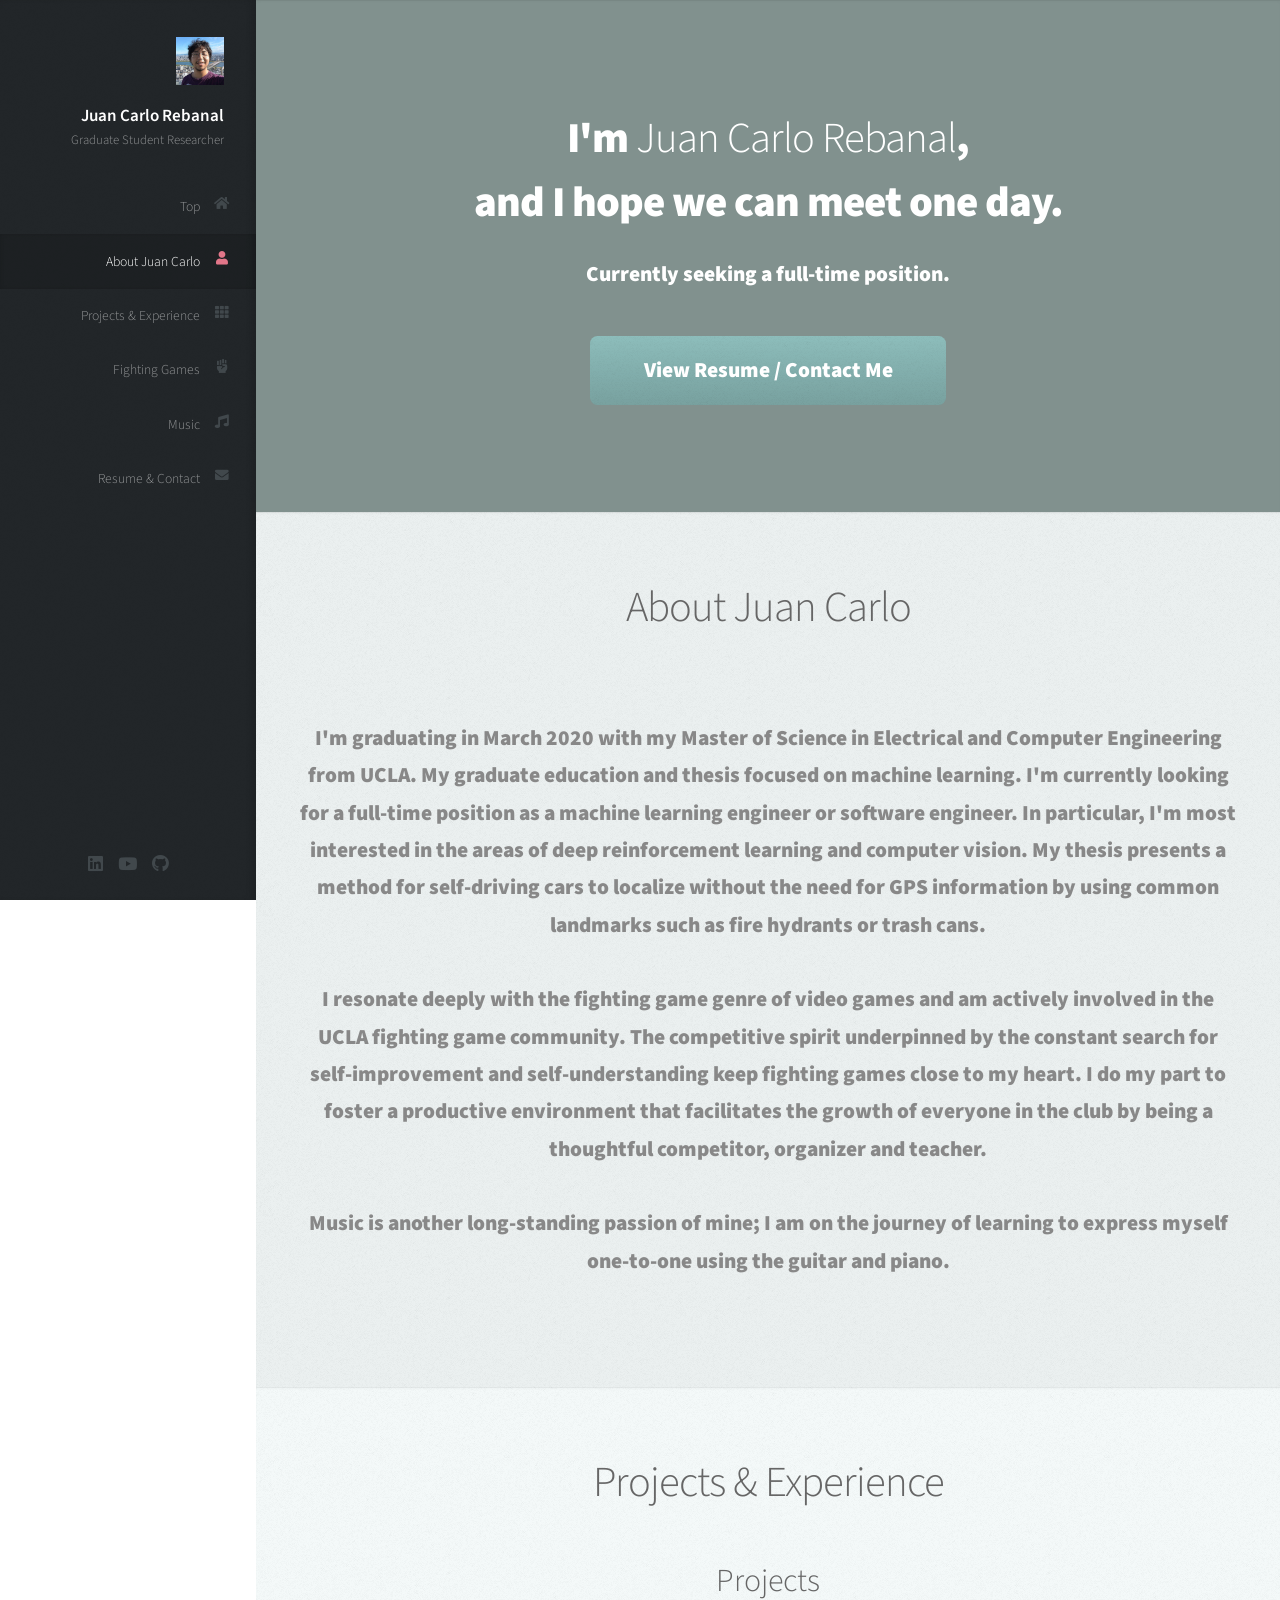
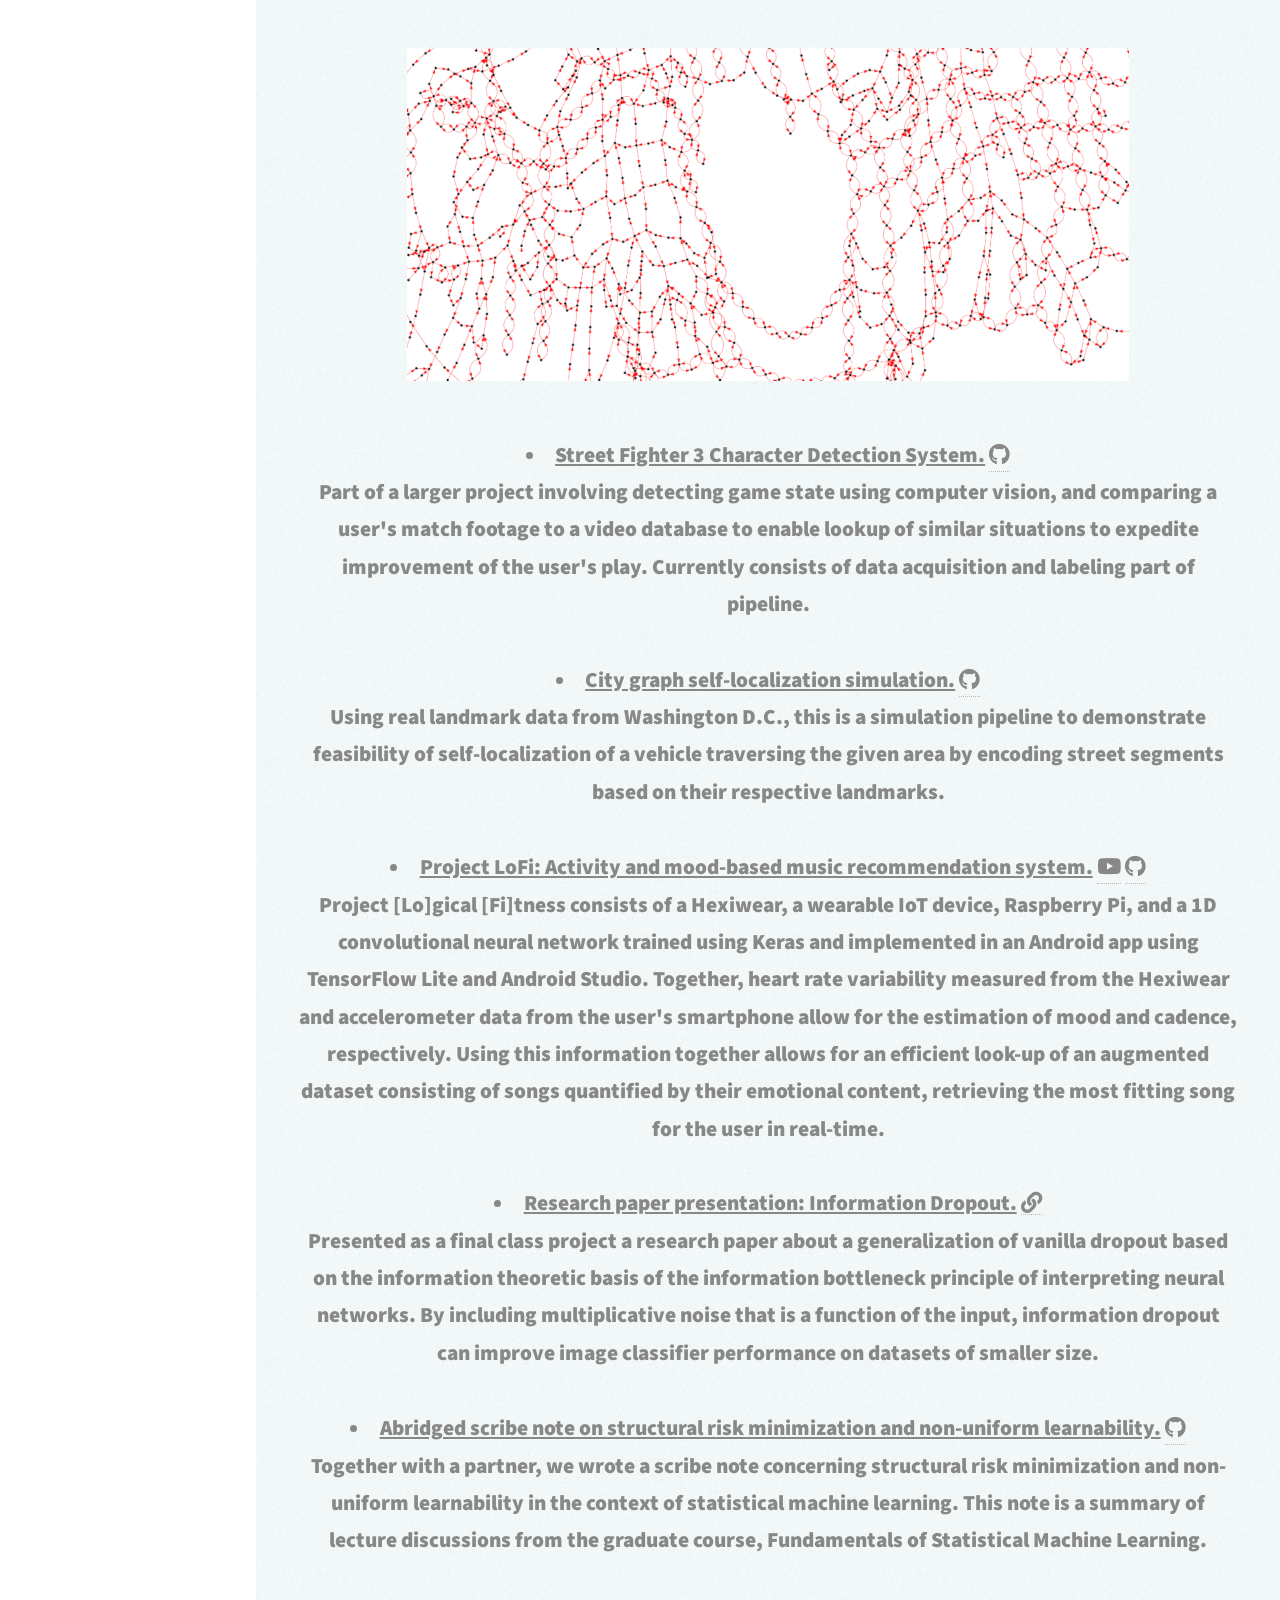
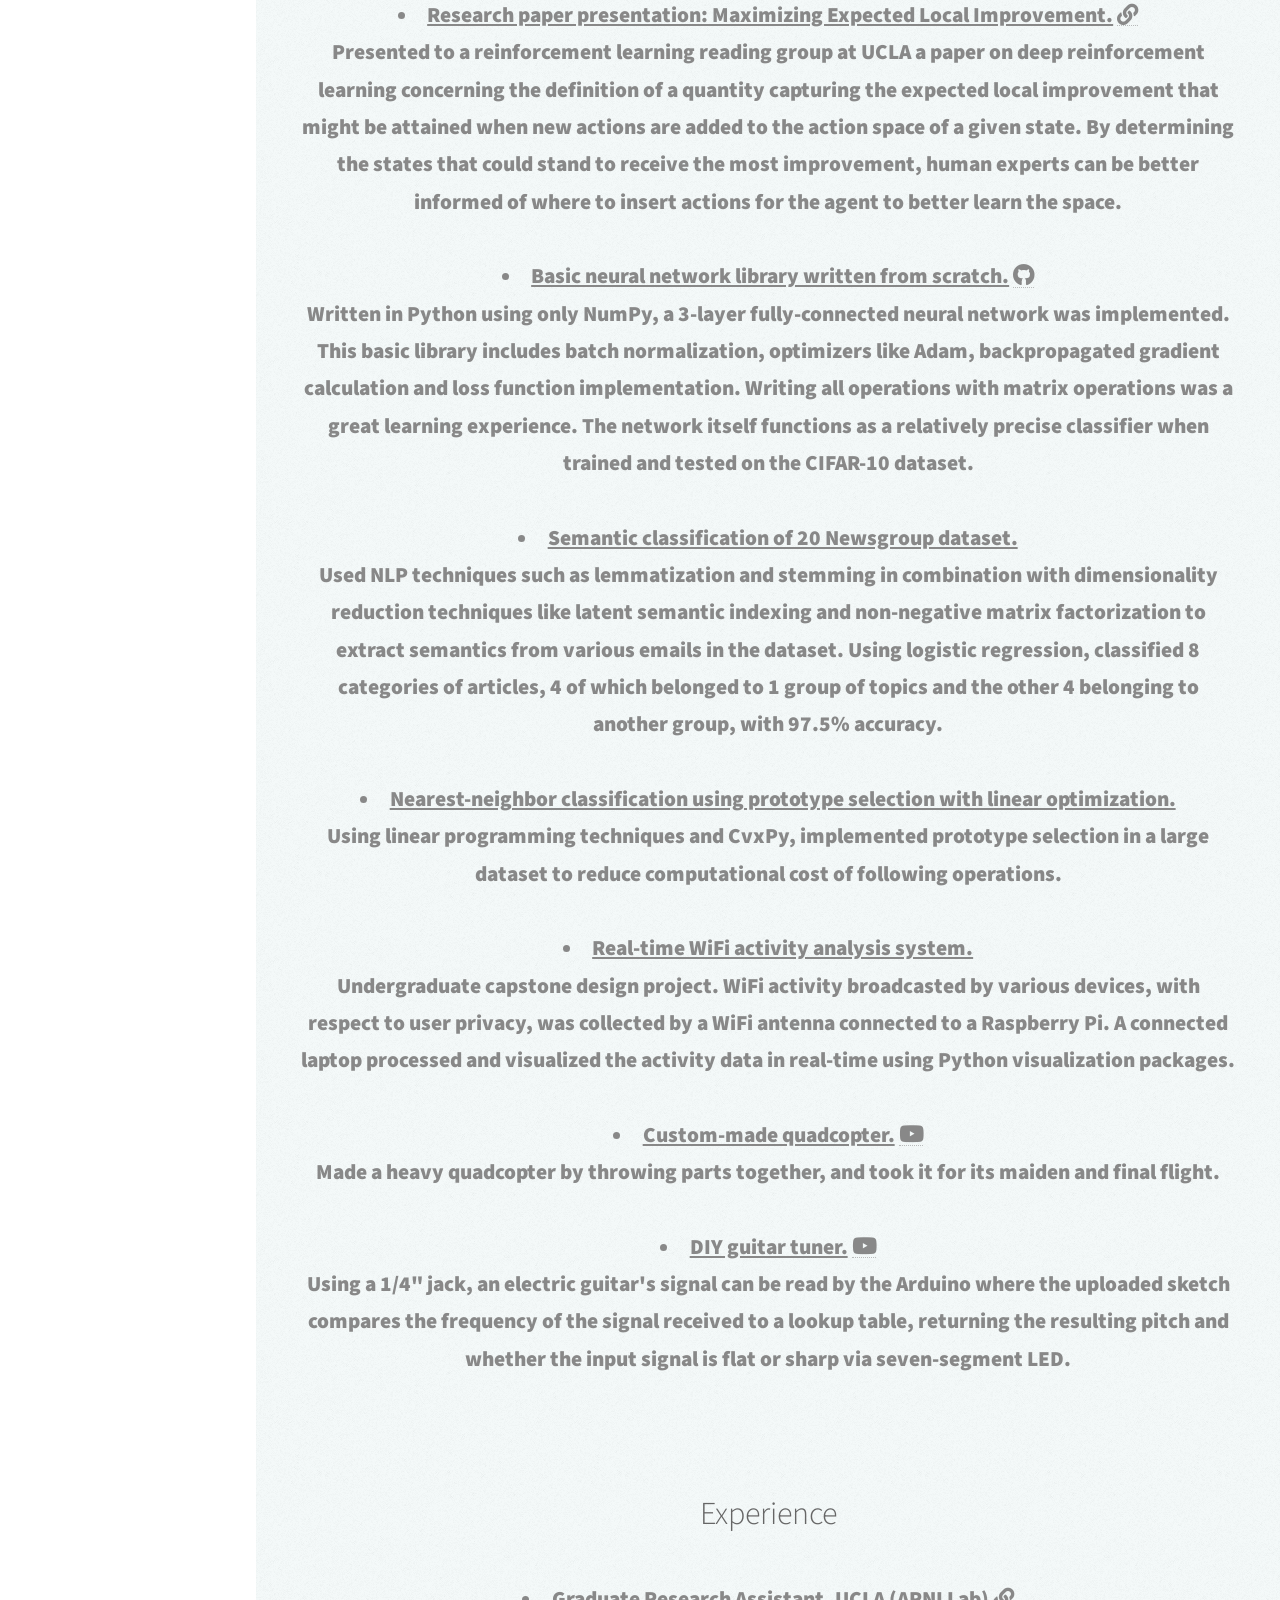
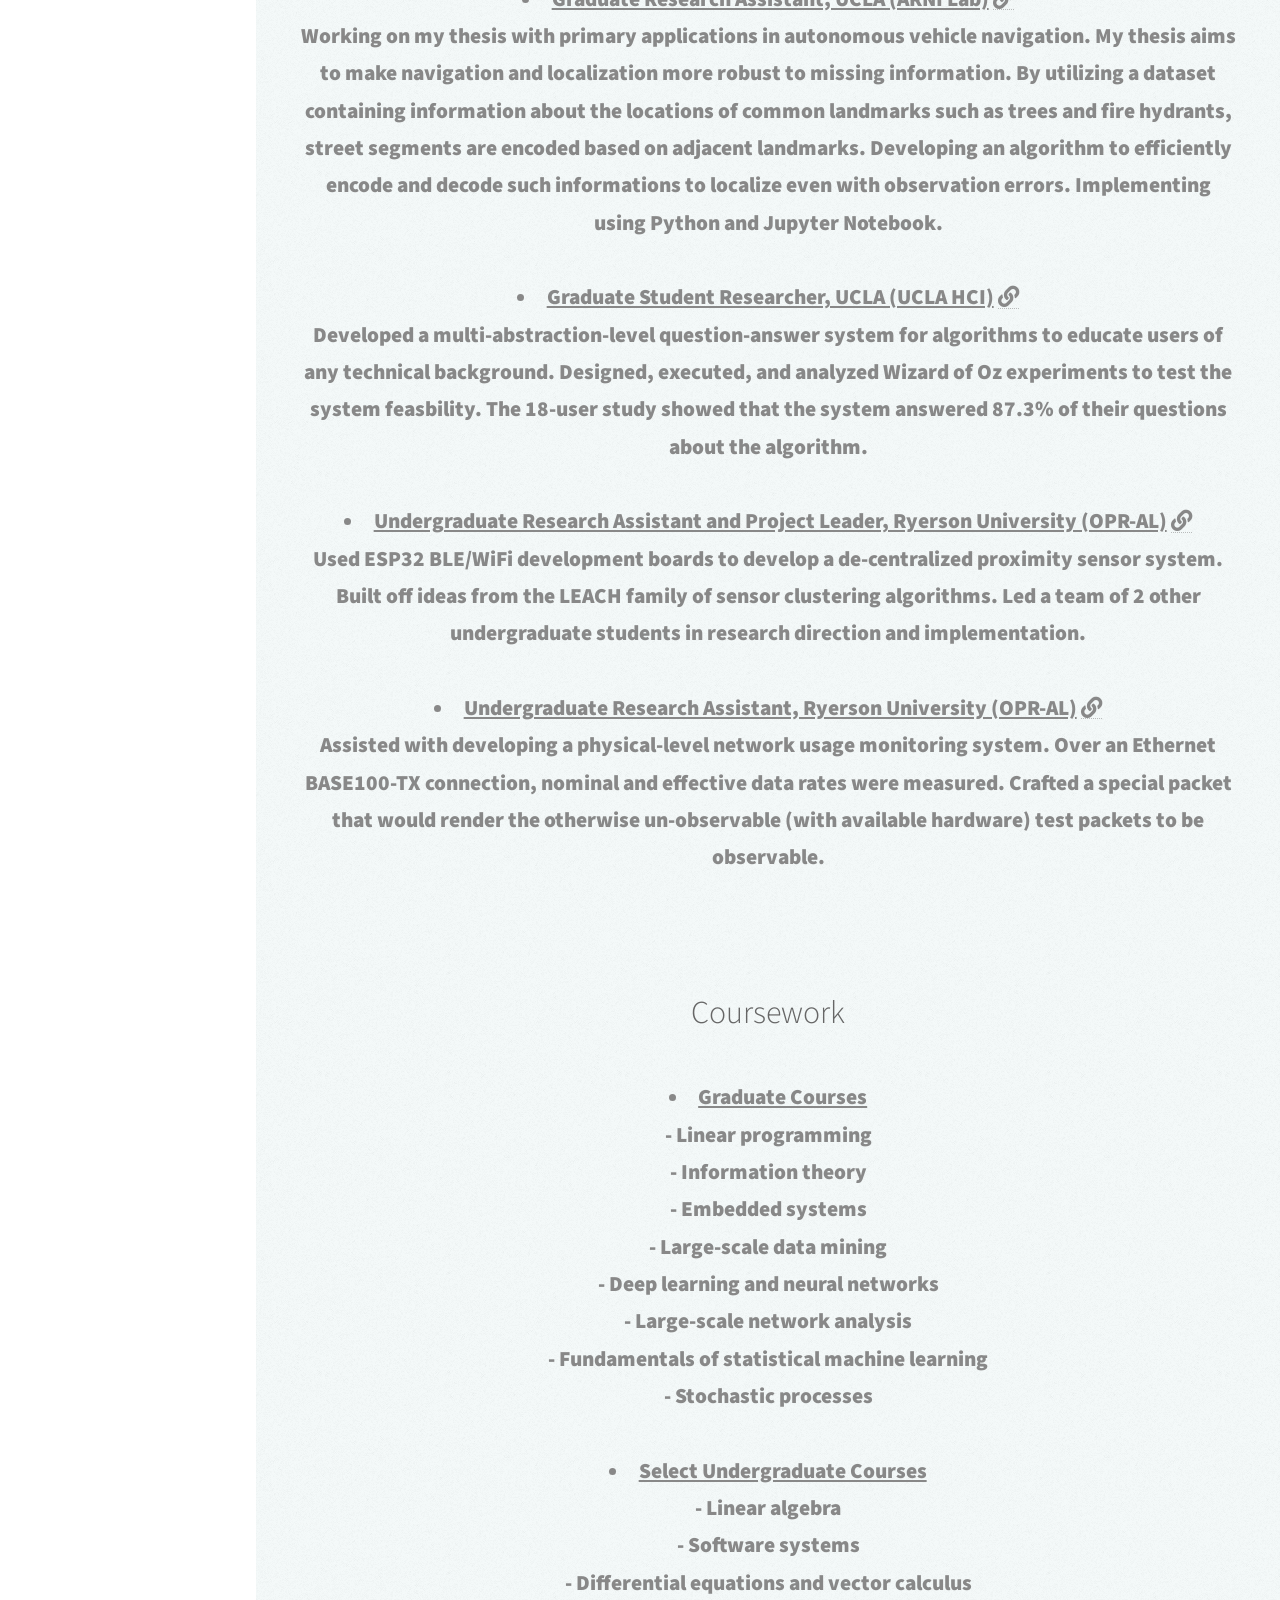
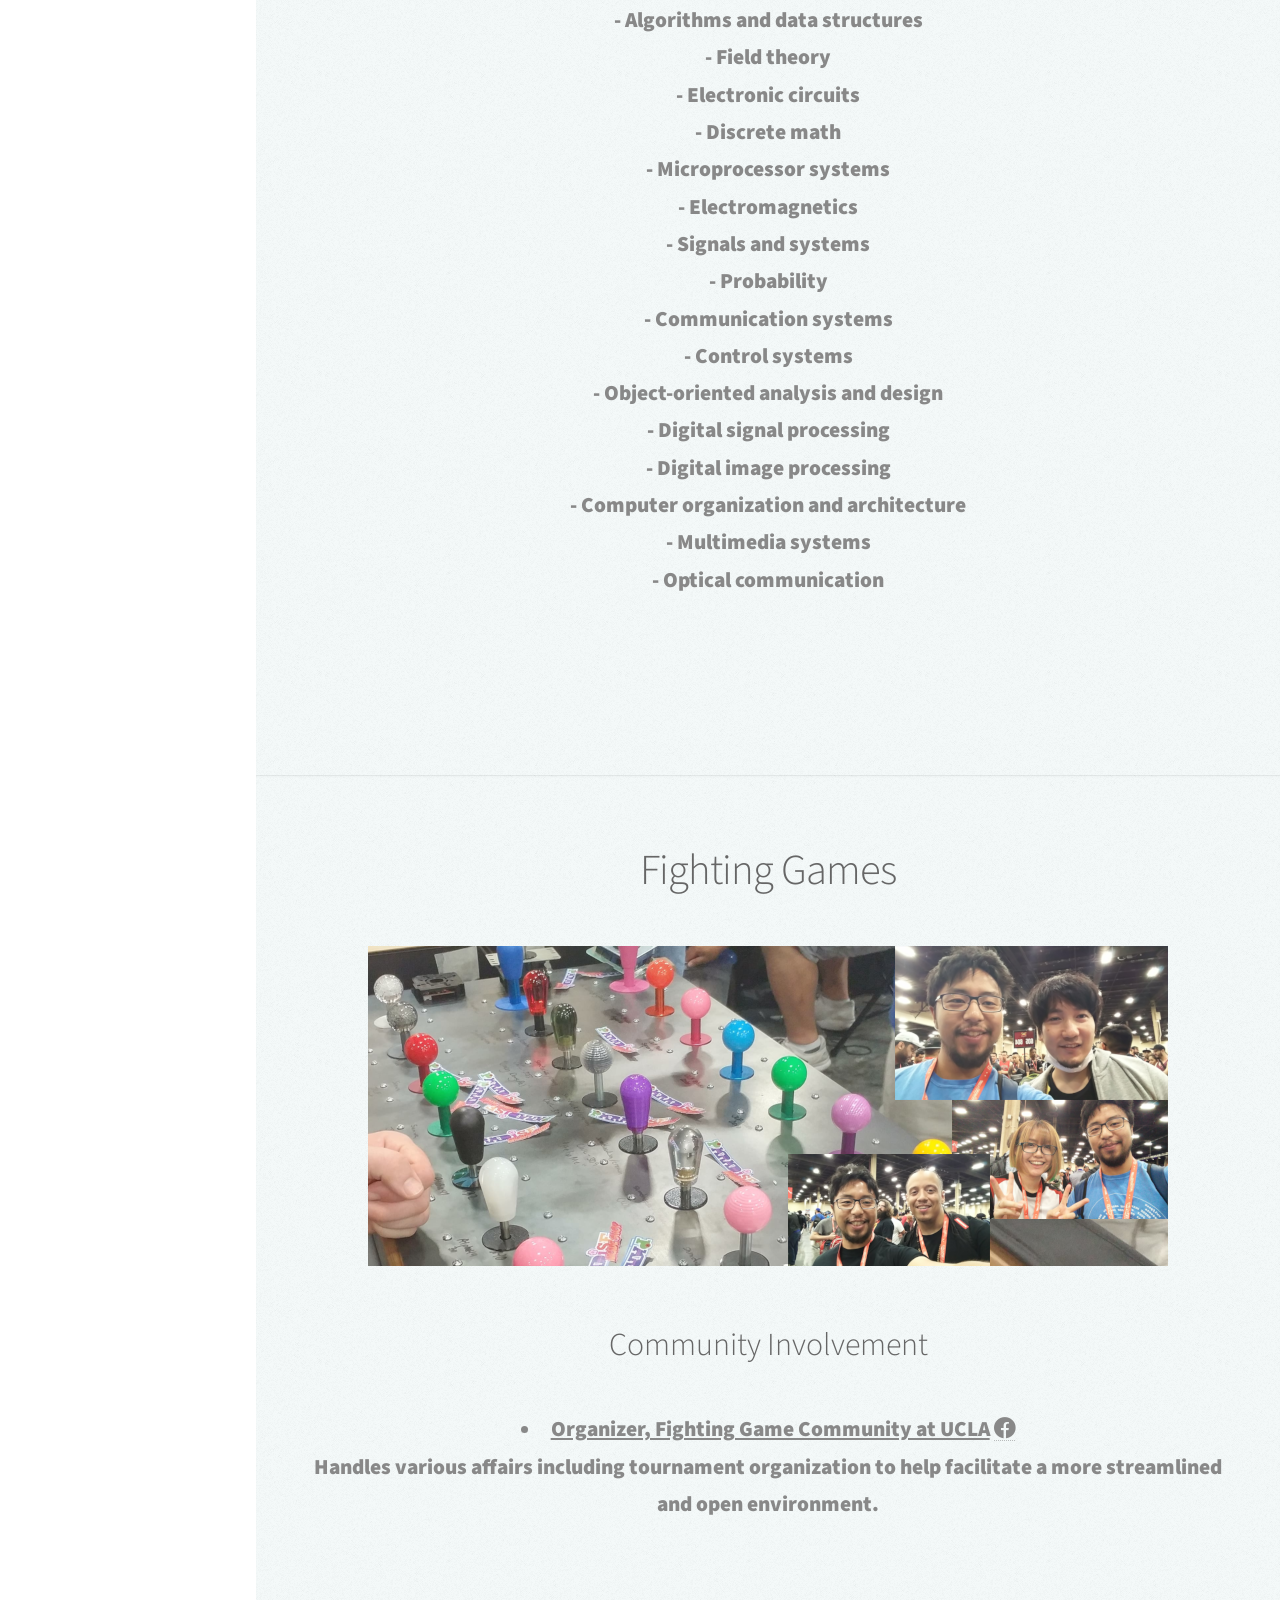
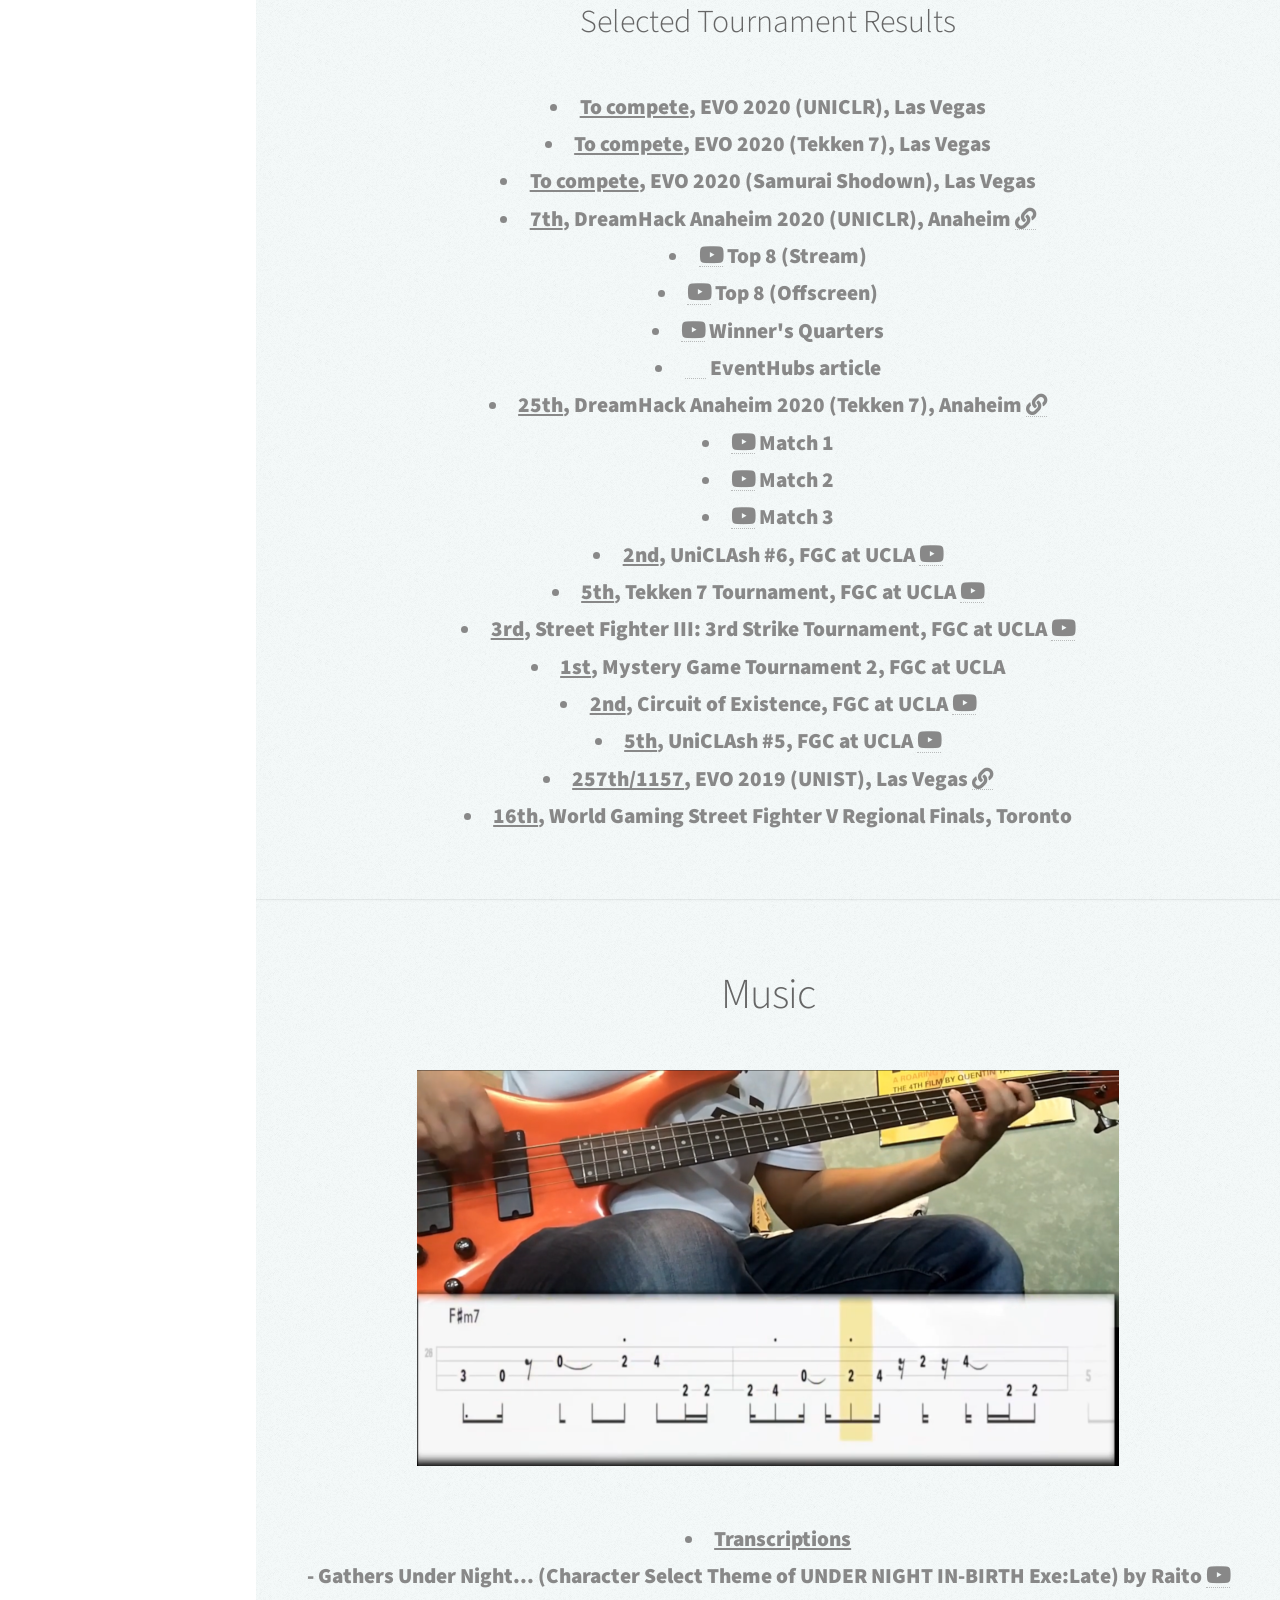
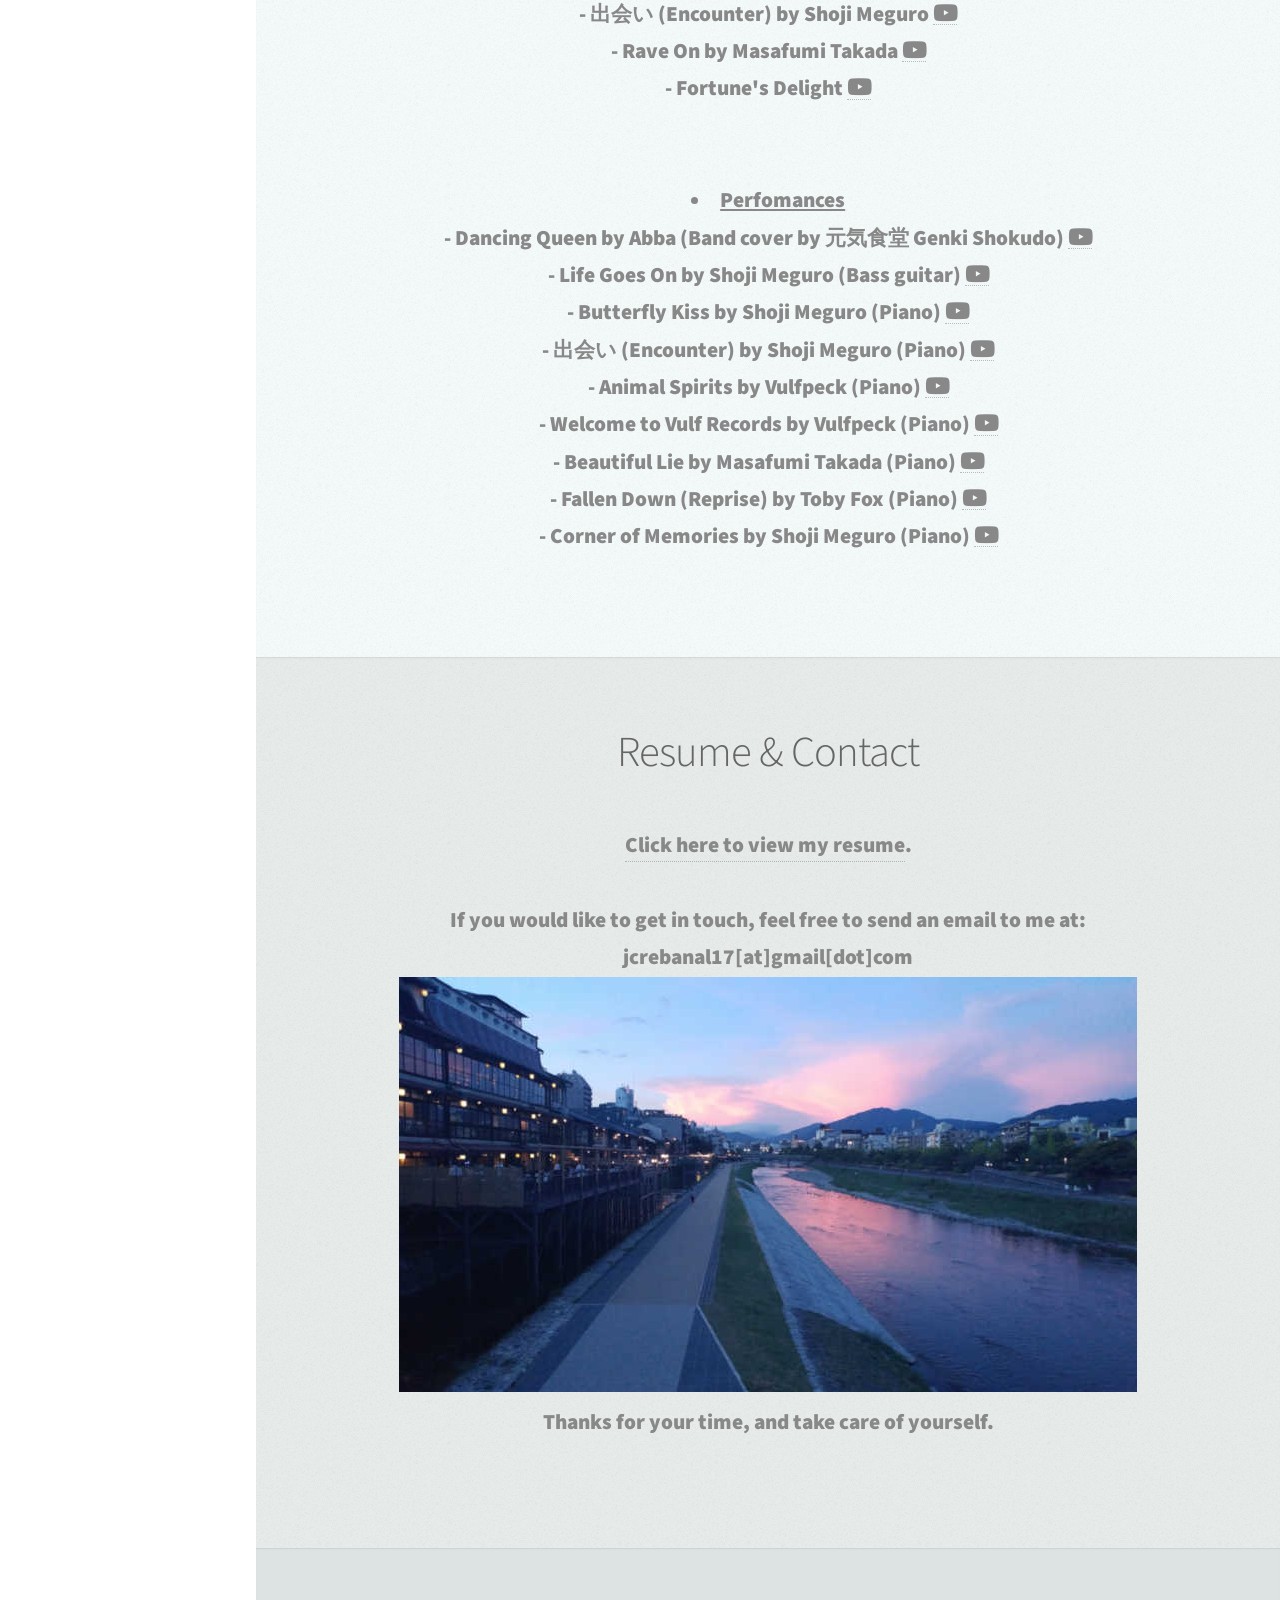
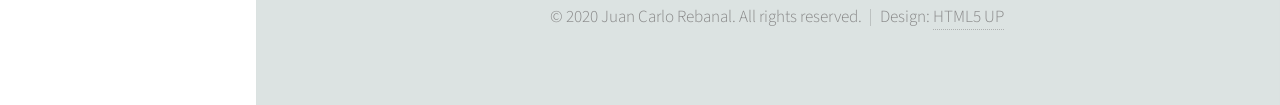
==== commit d6ca5203: "more dreamhack, video links updated" ====
--- a/index.html
+++ b/index.html
@@ -401,8 +401,10 @@
                             <li><u>To compete</u>, EVO 2020 (Samurai Shodown), Las Vegas</li>
                             
                             <li><u>7th</u>, DreamHack Anaheim 2020 (UNICLR), Anaheim <a href="https://smash.gg/tournament/dreamhack-anaheim-2020-1/events/uniclr/brackets/689180/1121256" class="fas fa-link"></a>
-                                <li><a href="https://youtu.be/rd0REcSwbHM" class="fab fa-youtube"></a> Top 8 (Stream)</li>
+                                <li><a href="https://youtu.be/rd0REcSwbHM?t=8815" class="fab fa-youtube"></a> Top 8 (Stream)</li>
                                 <li><a href="https://www.youtube.com/watch?v=EvhvB2SpwFA" class="fab fa-youtube"></a> Top 8 (Offscreen)</li>
+                                <li><a href="https://www.youtube.com/watch?v=YcFAGr3MmnE" class="fab fa-youtube"></a> Winner's Quarters</li>
+                                <li><a href="https://www.eventhubs.com/news/2020/feb/23/dreamhack-anaheim-2020-results/" class="fab fa-link"></a> EventHubs article</li>
                             </li>
                             
                             <li><u>25th</u>, DreamHack Anaheim 2020 (Tekken 7), Anaheim <a href="https://smash.gg/tournament/dreamhack-anaheim-2020-1/events/tekken-7/brackets/689158/1121196" class="fas fa-link"></a>
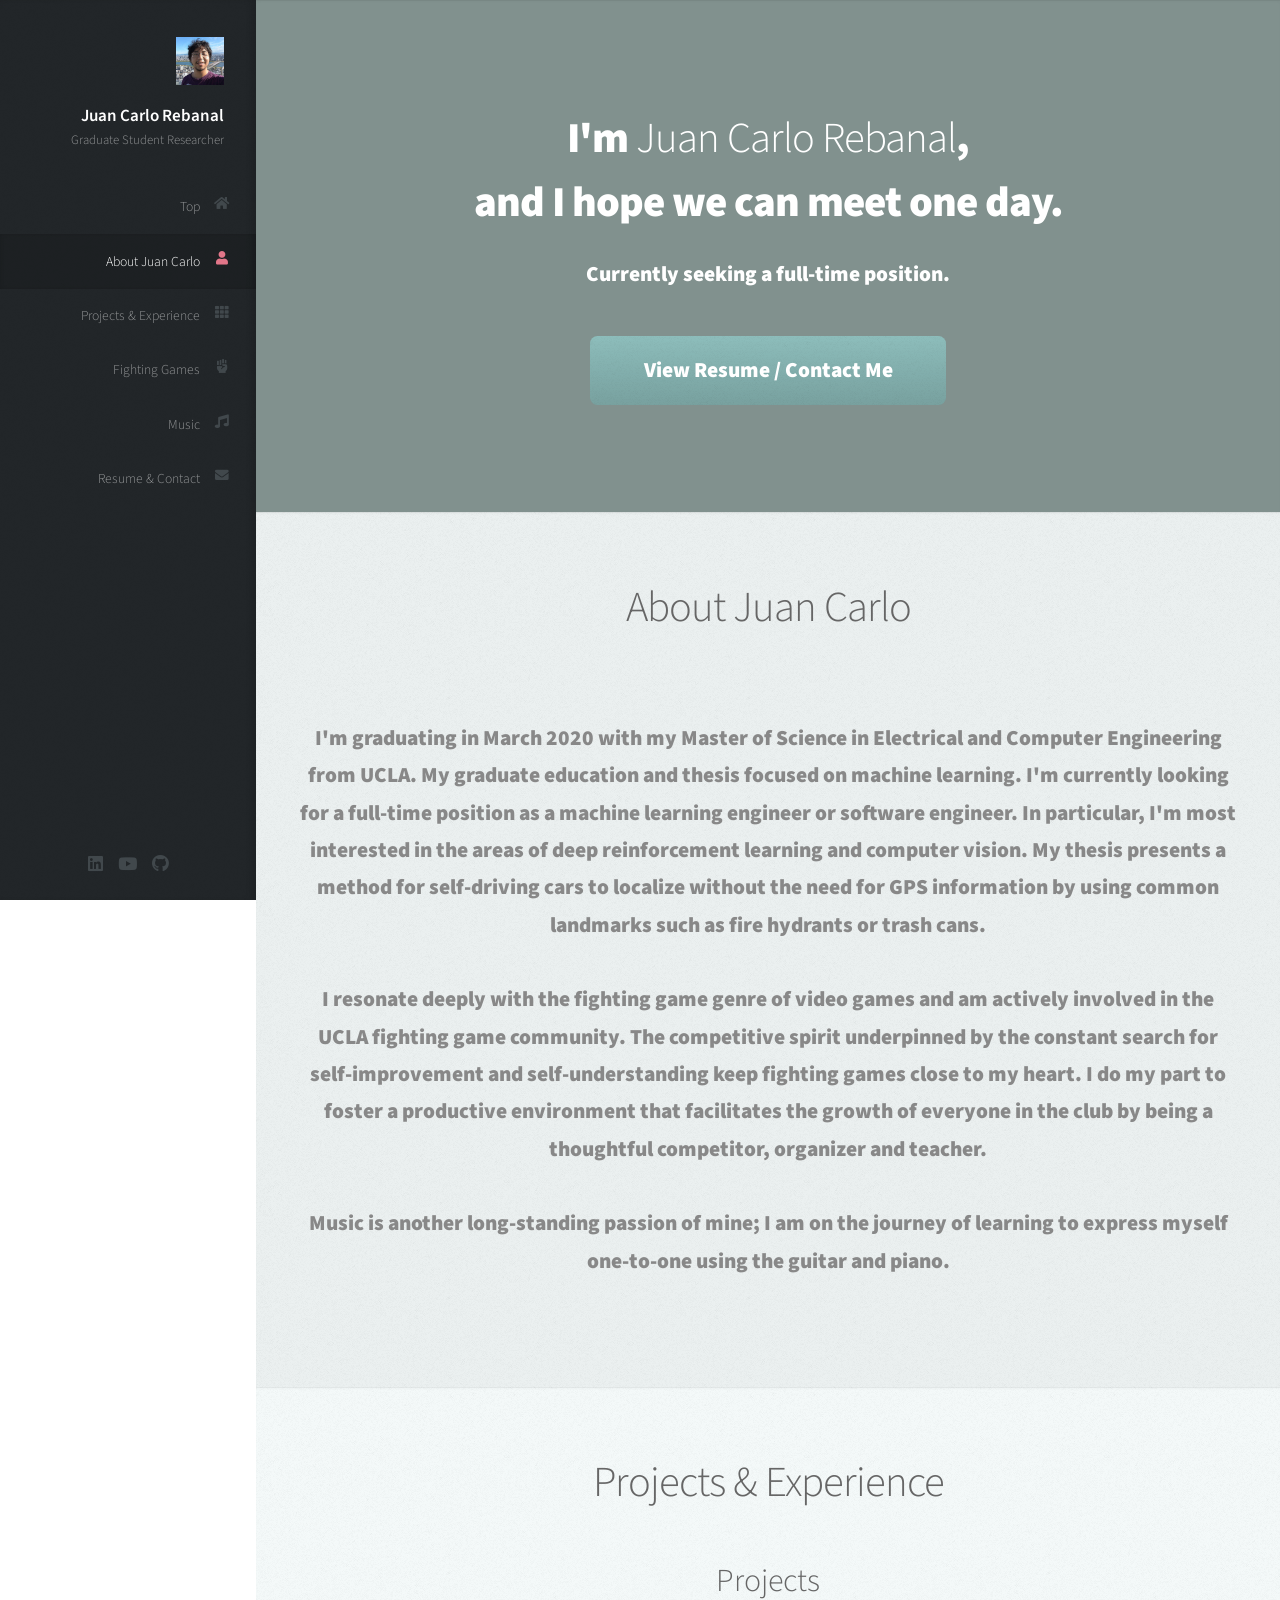
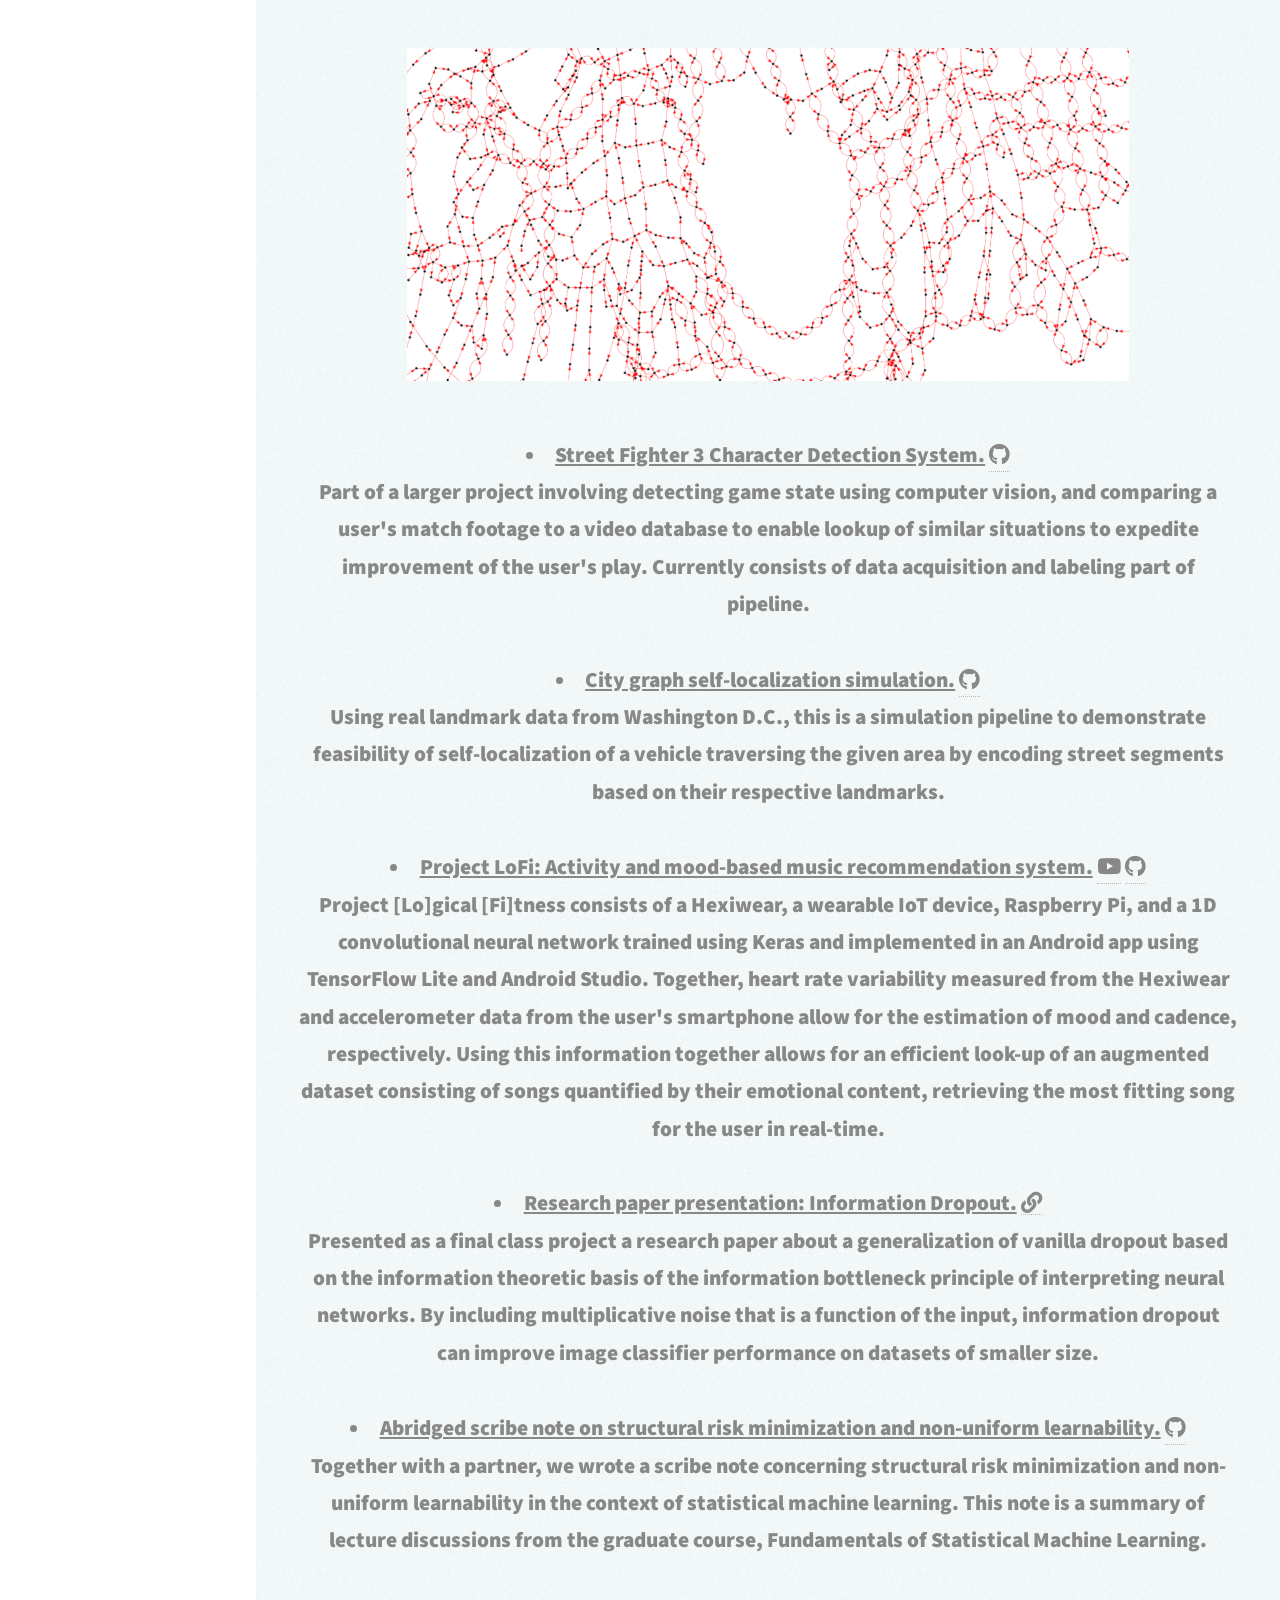
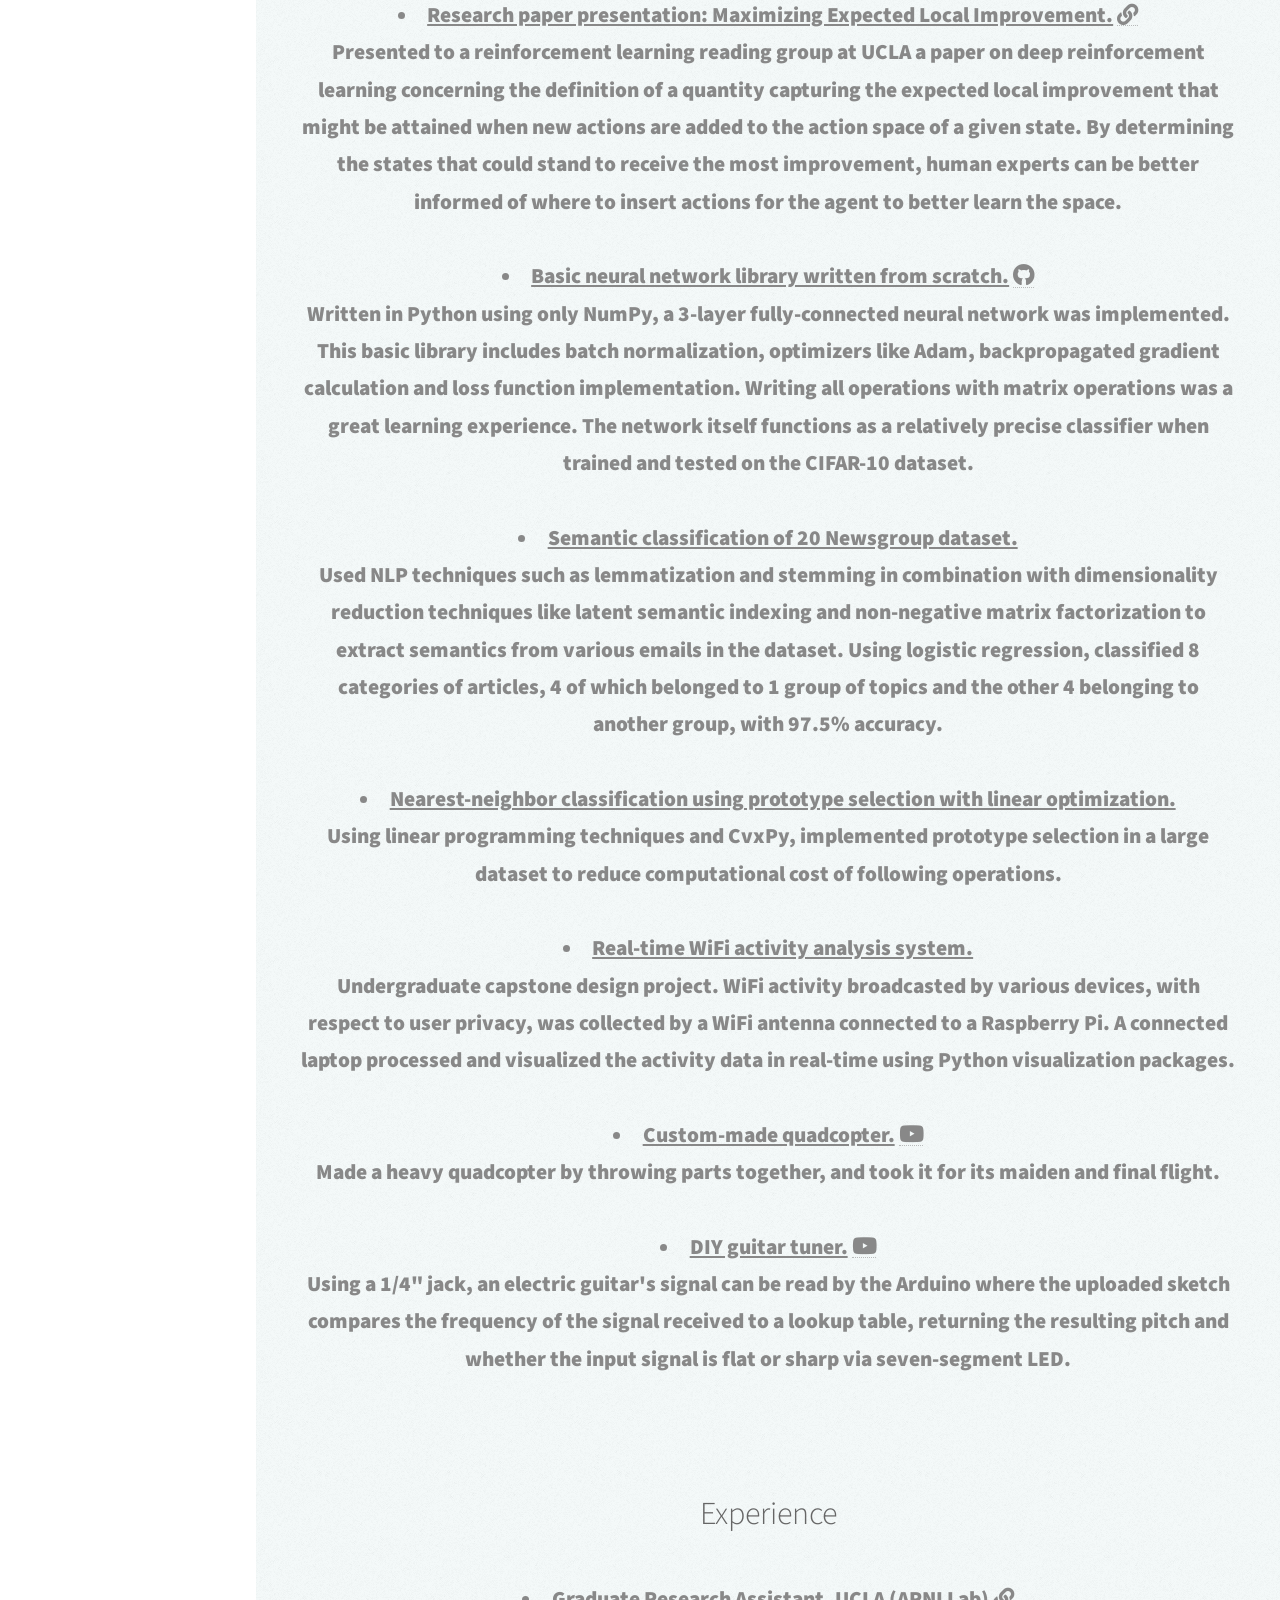
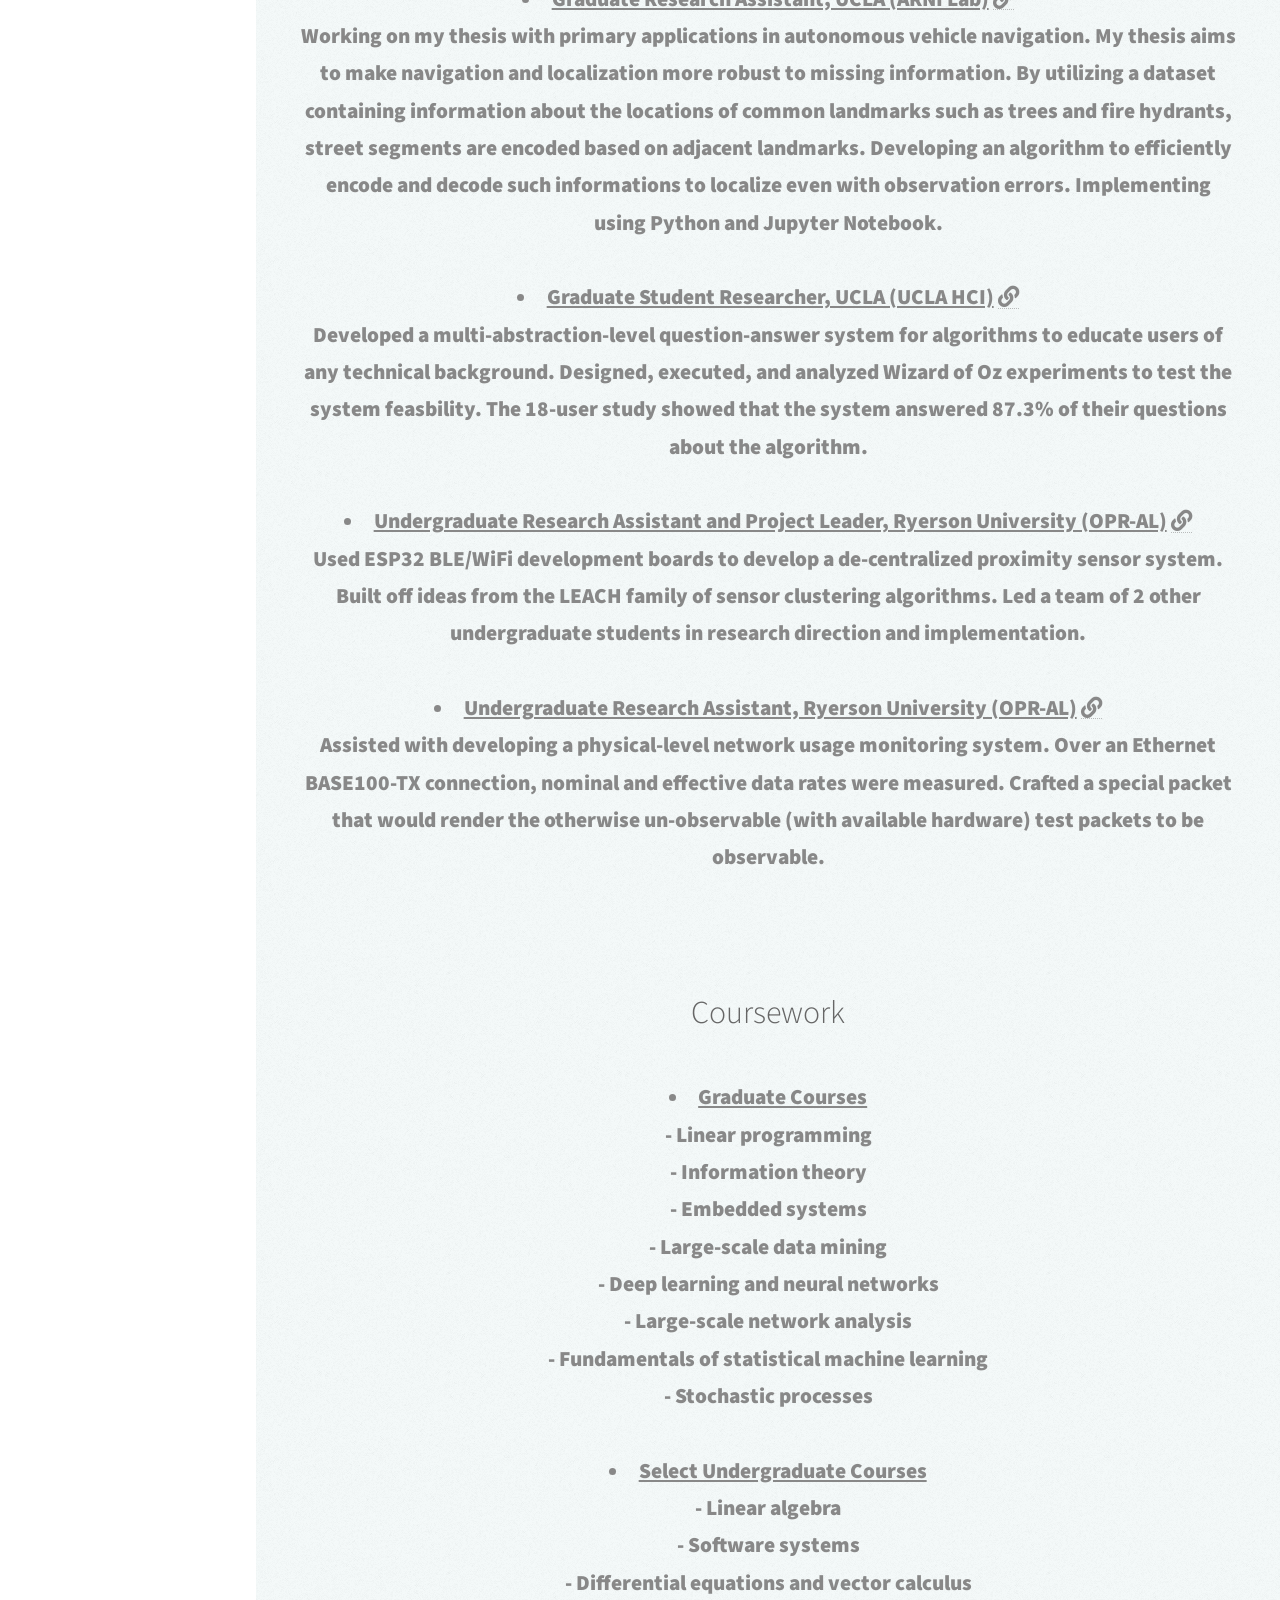
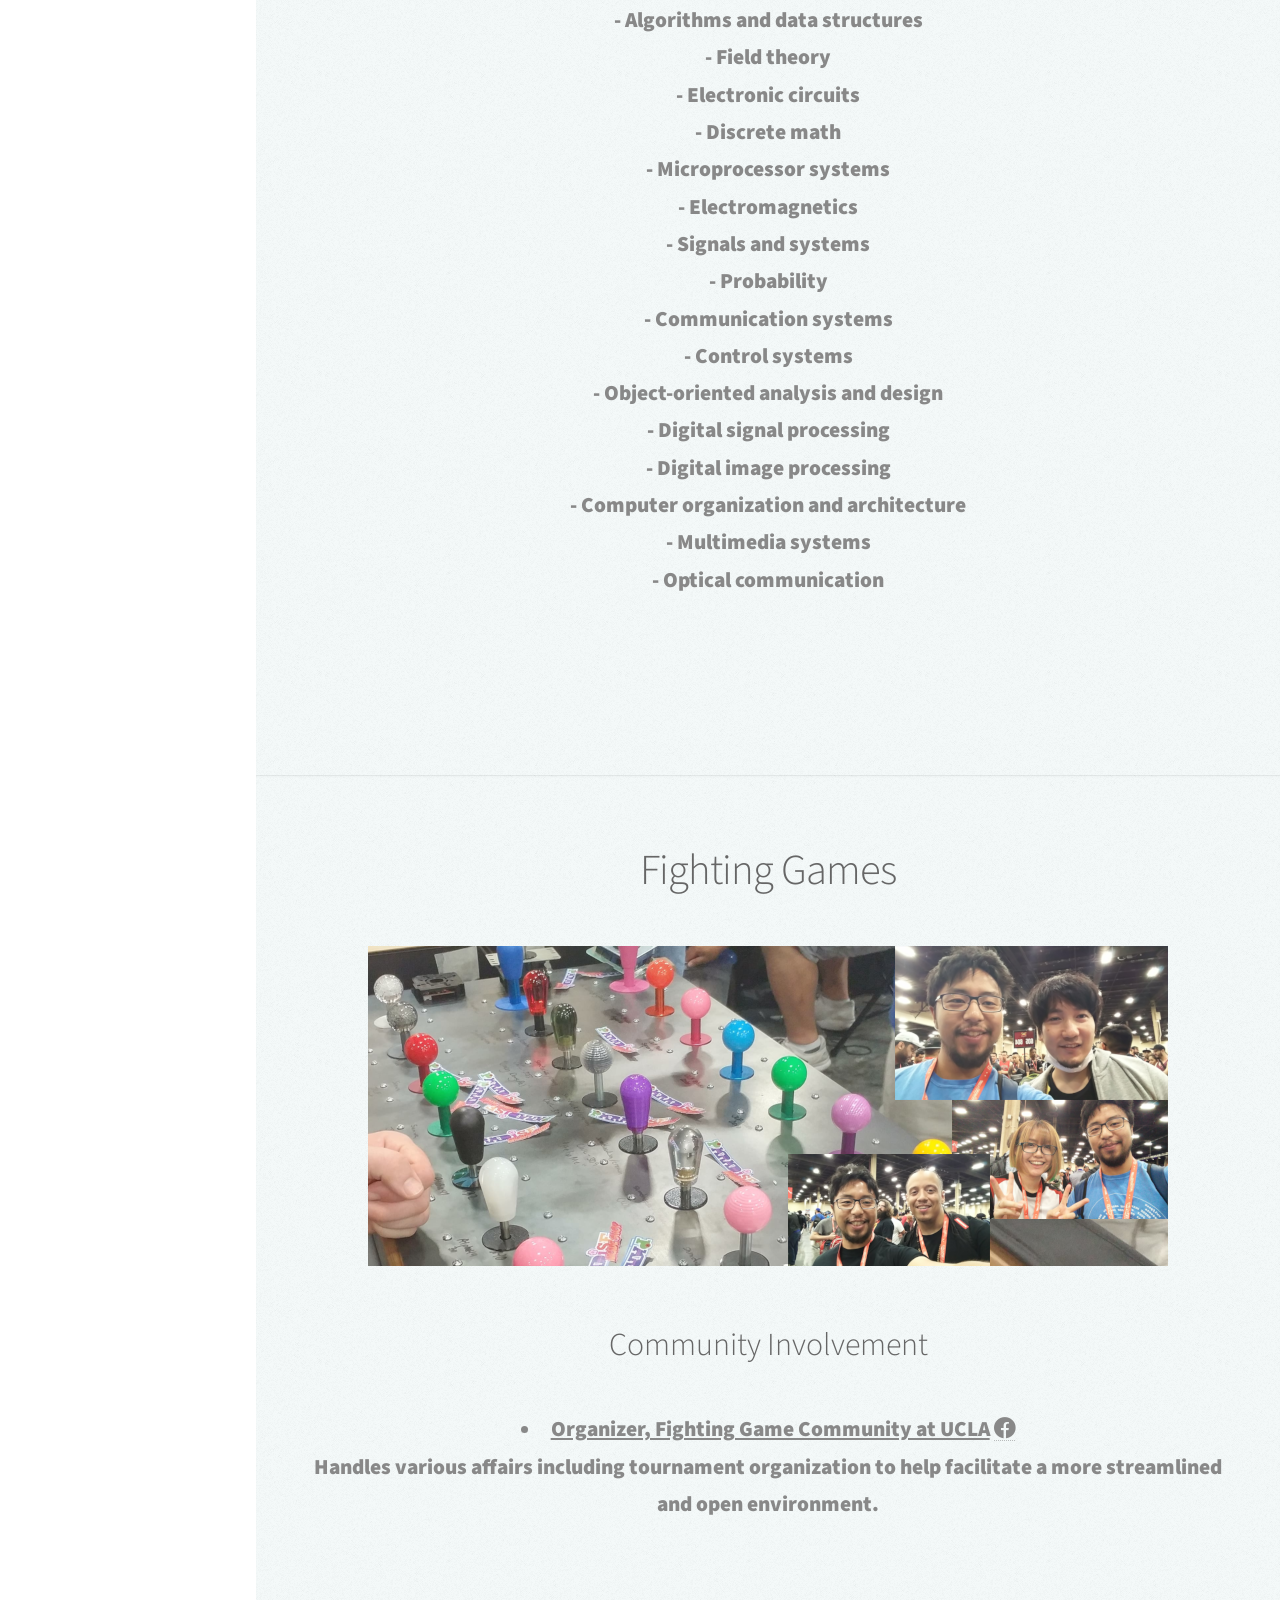
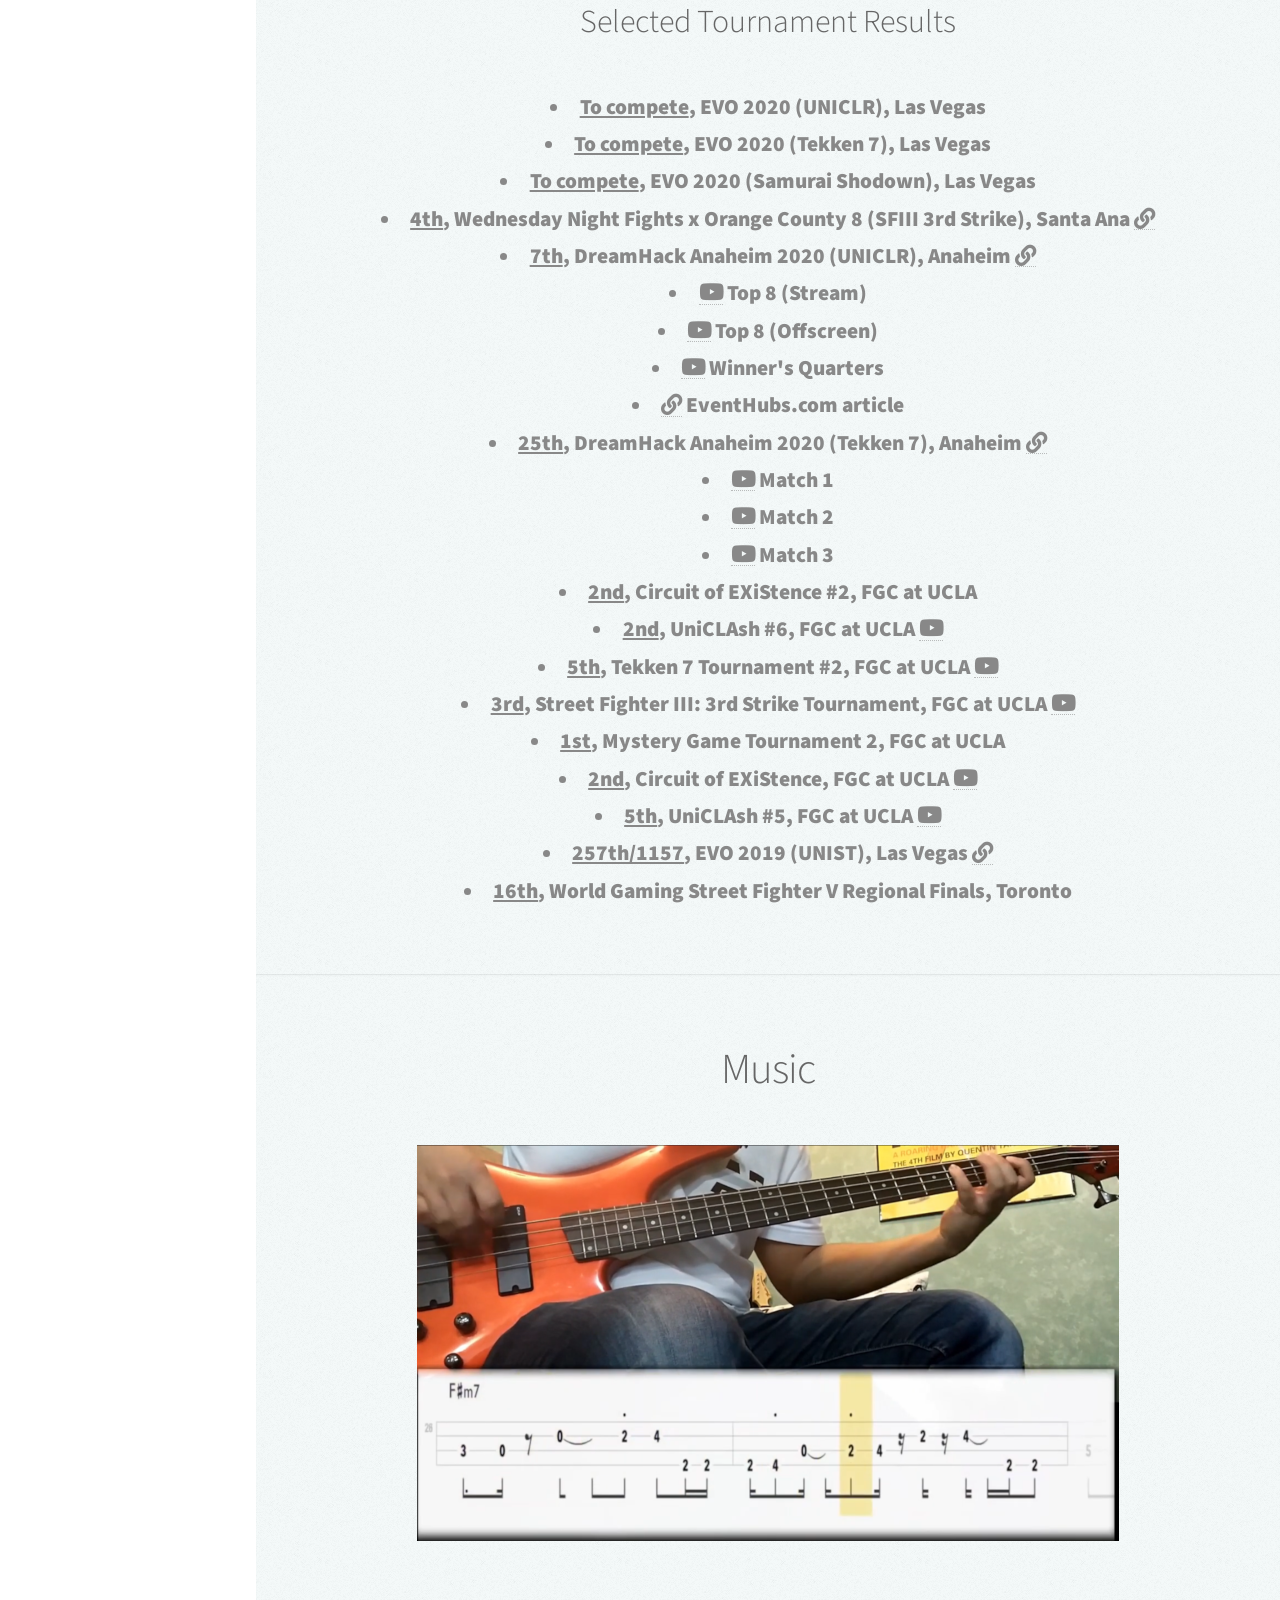
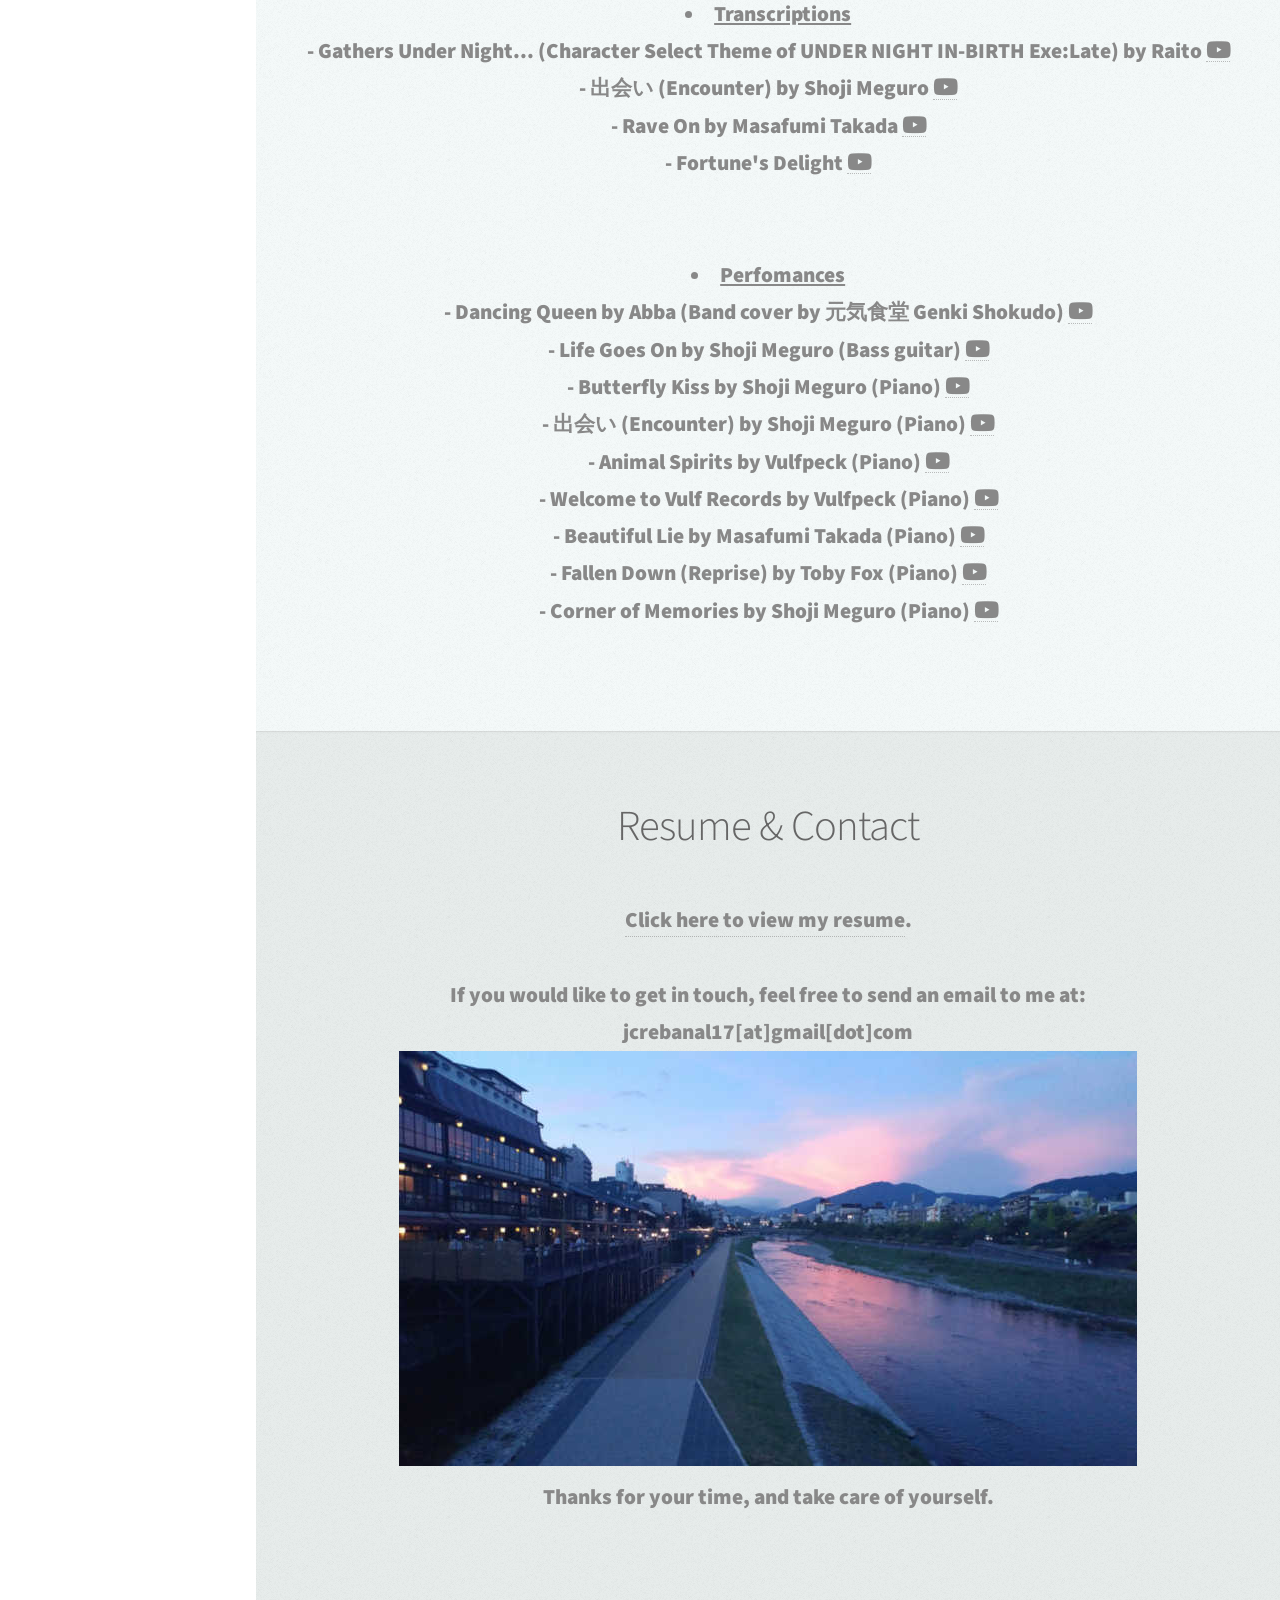
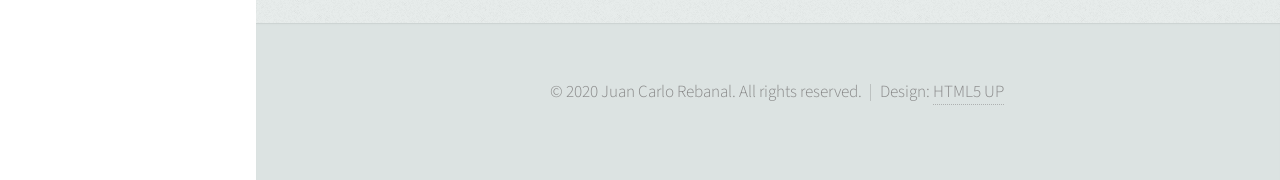
==== commit 76494cee: "wnf, ranked free play, typos, etc" ====
--- a/index.html
+++ b/index.html
@@ -400,23 +400,27 @@
                             
                             <li><u>To compete</u>, EVO 2020 (Samurai Shodown), Las Vegas</li>
                             
+                            <li><u>4th</u>, Wednesday Night Fights x Orange County 8 (SFIII 3rd Strike), Santa Ana <a href="https://smash.gg/tournament/wnf2020-x-orange-county-episode-8/events/street-fighter-iii-3rd-strike/standings" class="fas fa-link"></a></li>
+                            
                             <li><u>7th</u>, DreamHack Anaheim 2020 (UNICLR), Anaheim <a href="https://smash.gg/tournament/dreamhack-anaheim-2020-1/events/uniclr/brackets/689180/1121256" class="fas fa-link"></a>
                                 <li><a href="https://youtu.be/rd0REcSwbHM?t=8815" class="fab fa-youtube"></a> Top 8 (Stream)</li>
                                 <li><a href="https://www.youtube.com/watch?v=EvhvB2SpwFA" class="fab fa-youtube"></a> Top 8 (Offscreen)</li>
                                 <li><a href="https://www.youtube.com/watch?v=YcFAGr3MmnE" class="fab fa-youtube"></a> Winner's Quarters</li>
-                                <li><a href="https://www.eventhubs.com/news/2020/feb/23/dreamhack-anaheim-2020-results/" class="fab fa-link"></a> EventHubs article</li>
+                                <li><a href="https://www.eventhubs.com/news/2020/feb/23/dreamhack-anaheim-2020-results/" class="fas fa-link"></a> EventHubs.com article</li>
                             </li>
                             
                             <li><u>25th</u>, DreamHack Anaheim 2020 (Tekken 7), Anaheim <a href="https://smash.gg/tournament/dreamhack-anaheim-2020-1/events/tekken-7/brackets/689158/1121196" class="fas fa-link"></a>
                                 <li><a href="https://www.youtube.com/watch?v=deVo_1gs6-w" class="fab fa-youtube"></a> Match 1</li>
                                 <li><a href="https://www.youtube.com/watch?v=H95Eeizr1_M" class="fab fa-youtube"></a> Match 2</li>
                                 <li><a href="https://www.youtube.com/watch?v=iLGuHGDMWz8" class="fab fa-youtube"></a> Match 3</li>
-                            </li>                            
+                            </li>
+
+                            <li><u>2nd</u>, Circuit of EXiStence #2, FGC at UCLA</li>
 
                             <li><u>2nd</u>, UniCLAsh #6, FGC at UCLA 
                             <a href="https://www.youtube.com/watch?v=yR3OQNyg8KE" class="fab fa-youtube"></a></li>
                             
-                            <li><u>5th</u>, Tekken 7 Tournament, FGC at UCLA 
+                            <li><u>5th</u>, Tekken 7 Tournament #2, FGC at UCLA 
                             <a href="https://www.youtube.com/watch?v=52W4xI0VeaM" class="fab fa-youtube"></a></li>
 
 							<li><u>3rd</u>, Street Fighter III: 3rd Strike Tournament, FGC at UCLA 
@@ -424,7 +428,7 @@
                             
                             <li><u>1st</u>, Mystery Game Tournament 2, FGC at UCLA</li>
                             
-                            <li><u>2nd</u>, Circuit of Existence, FGC at UCLA 
+                            <li><u>2nd</u>, Circuit of EXiStence, FGC at UCLA 
                             <a href="https://www.youtube.com/watch?v=rhFS4jwsdtI&feature=youtu.be" class="fab fa-youtube"></a></li>
                             
                             <li><u>5th</u>, UniCLAsh #5, FGC at UCLA 
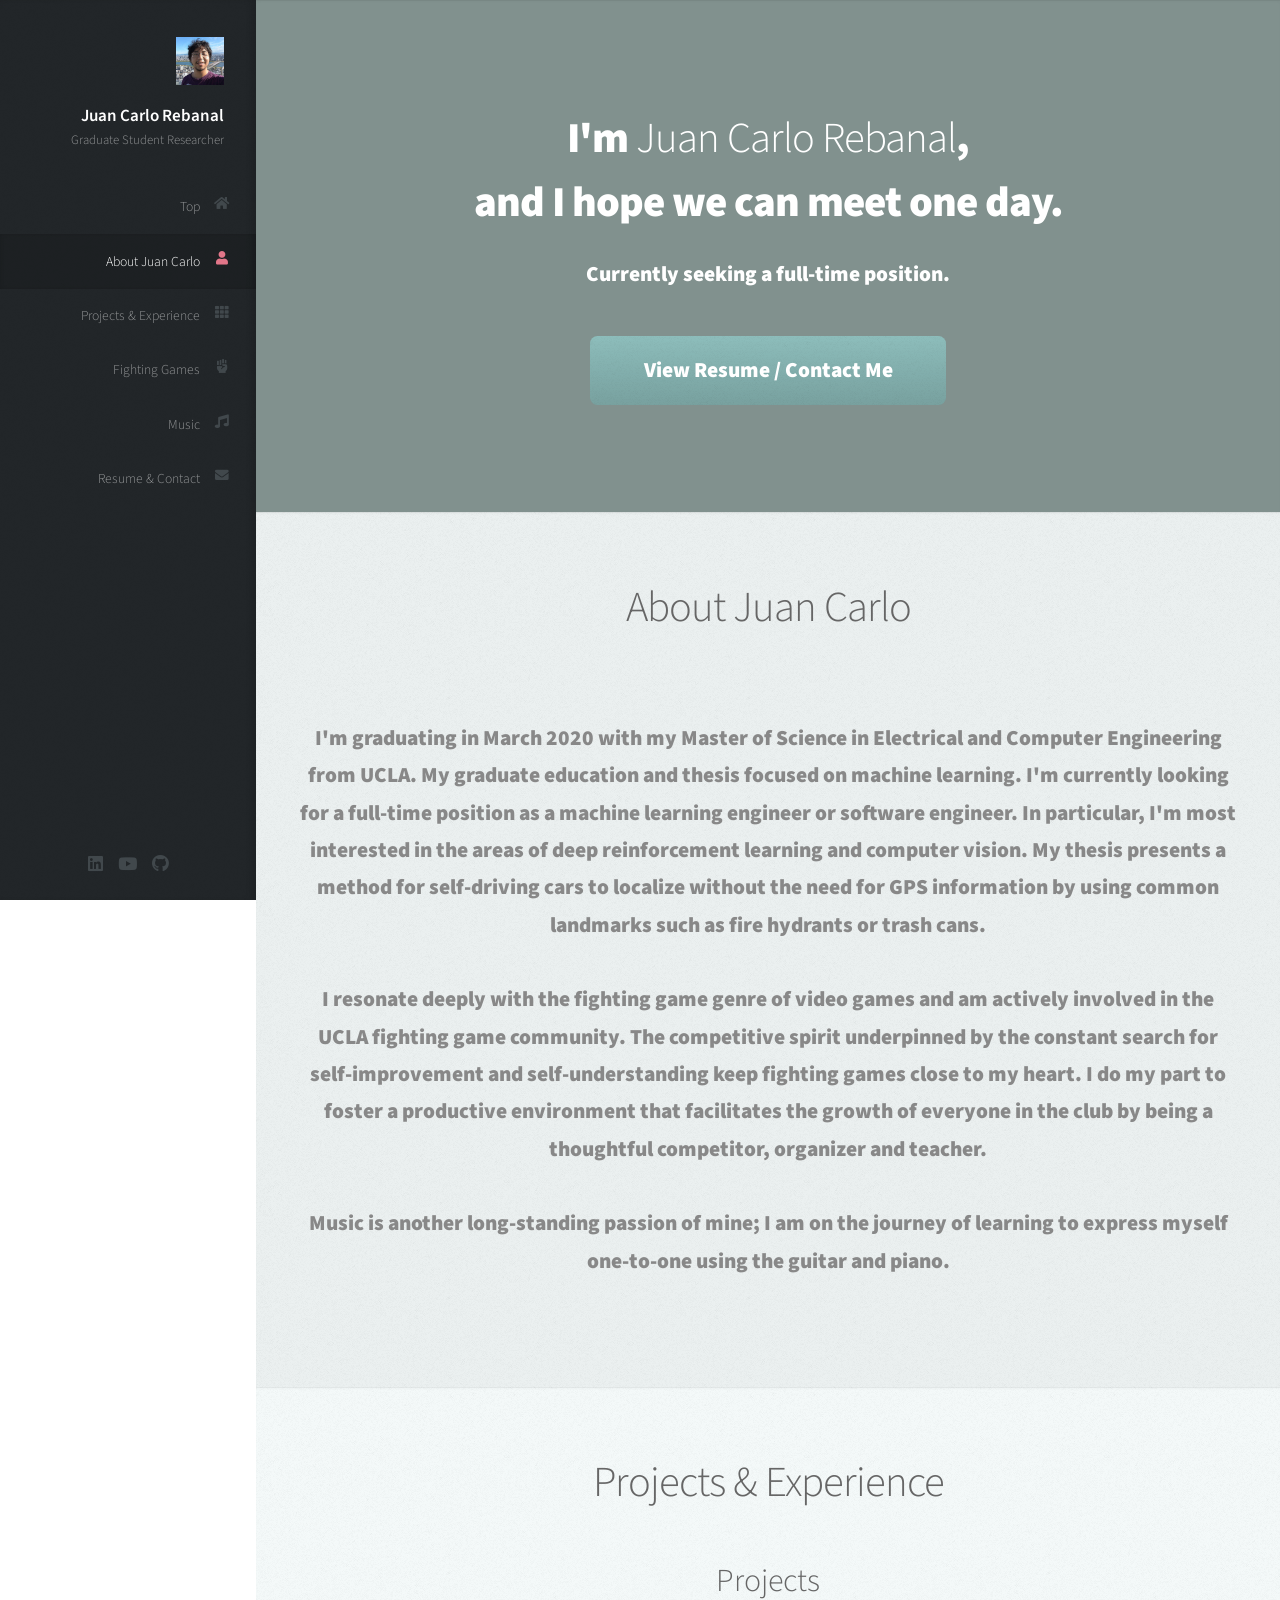
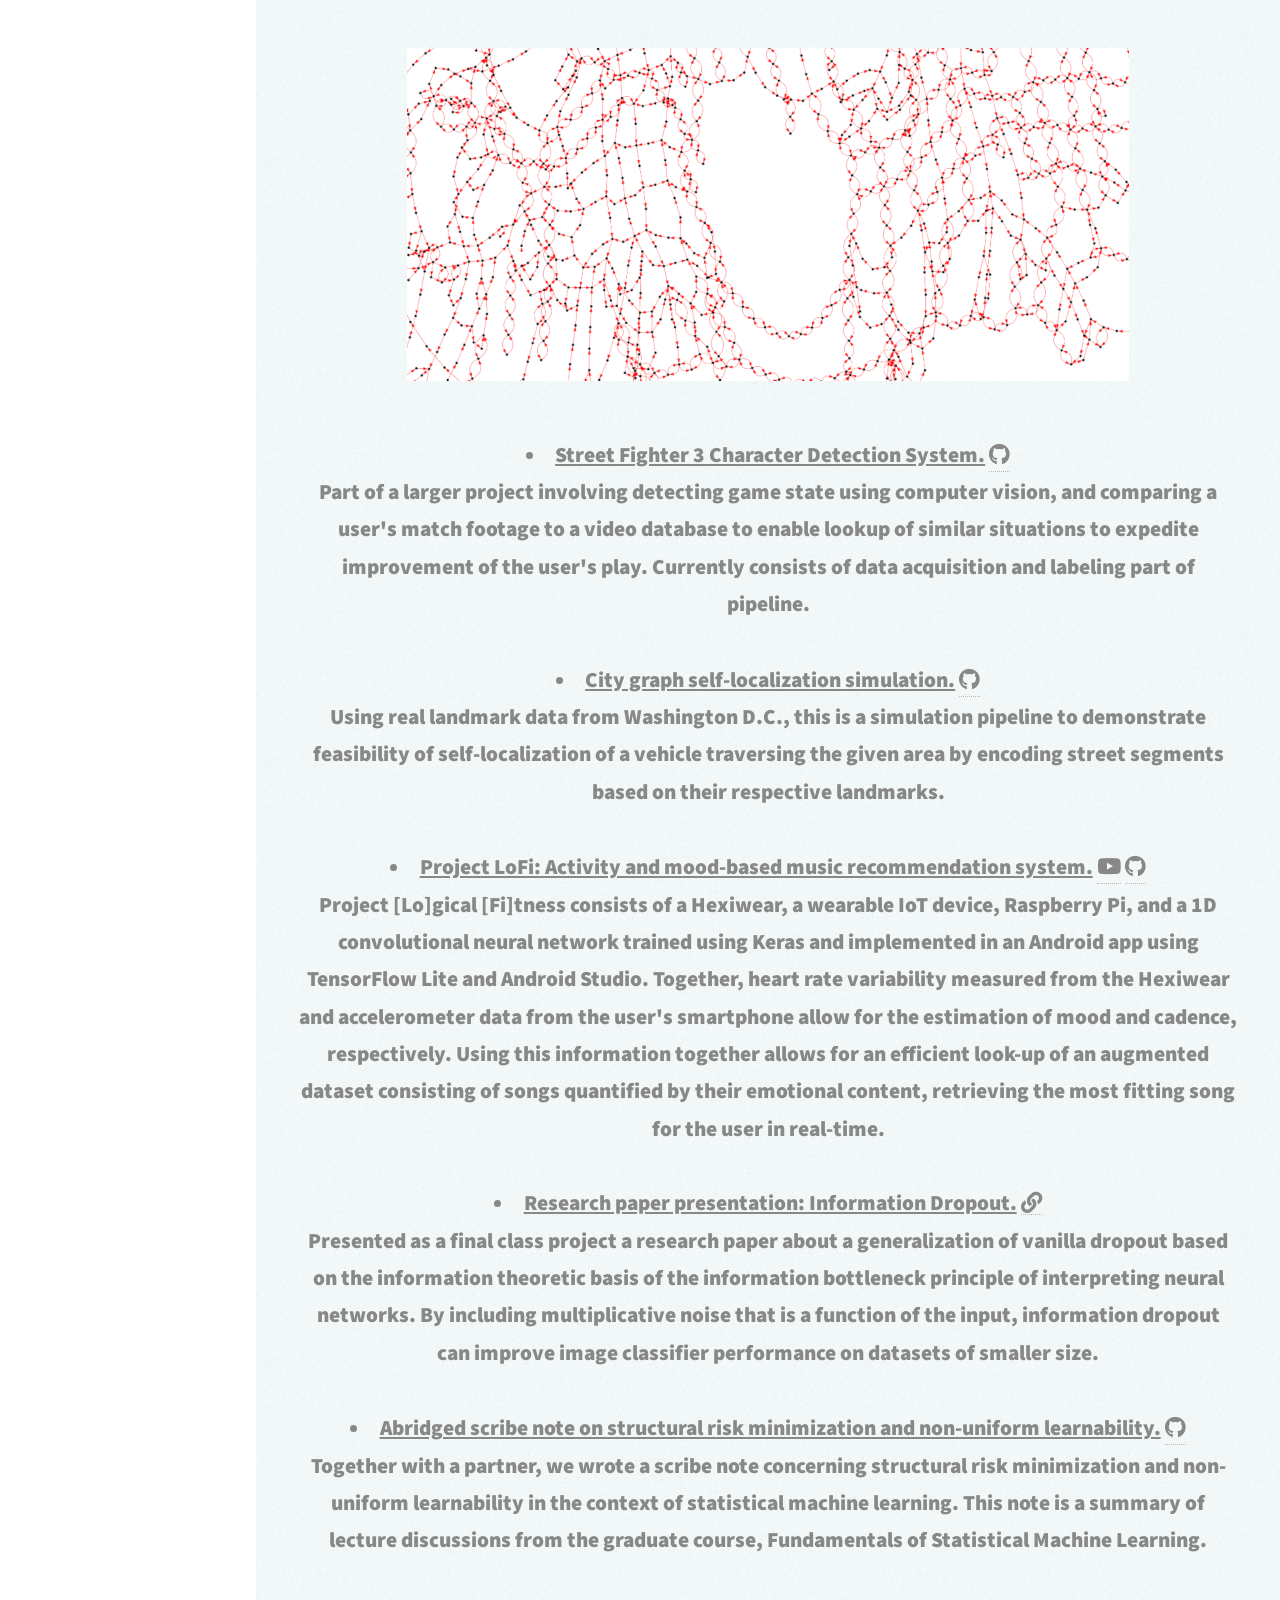
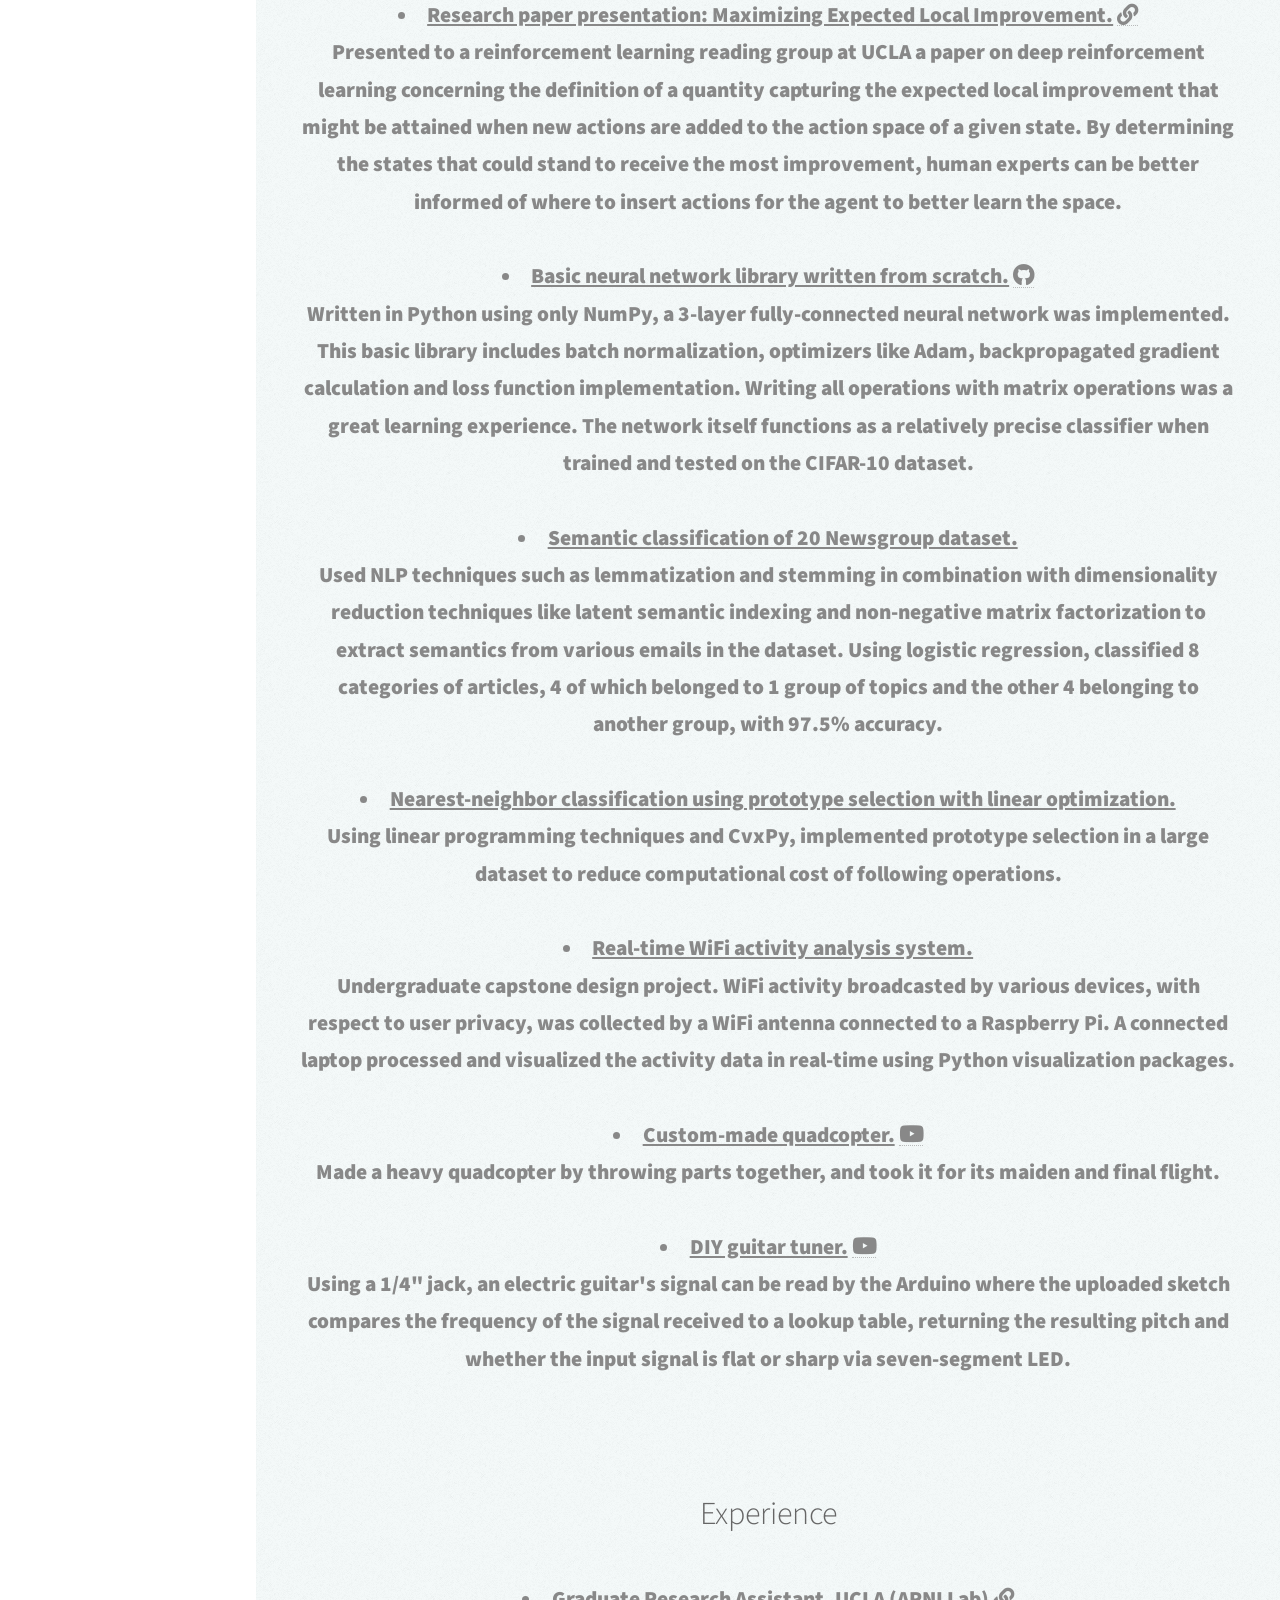
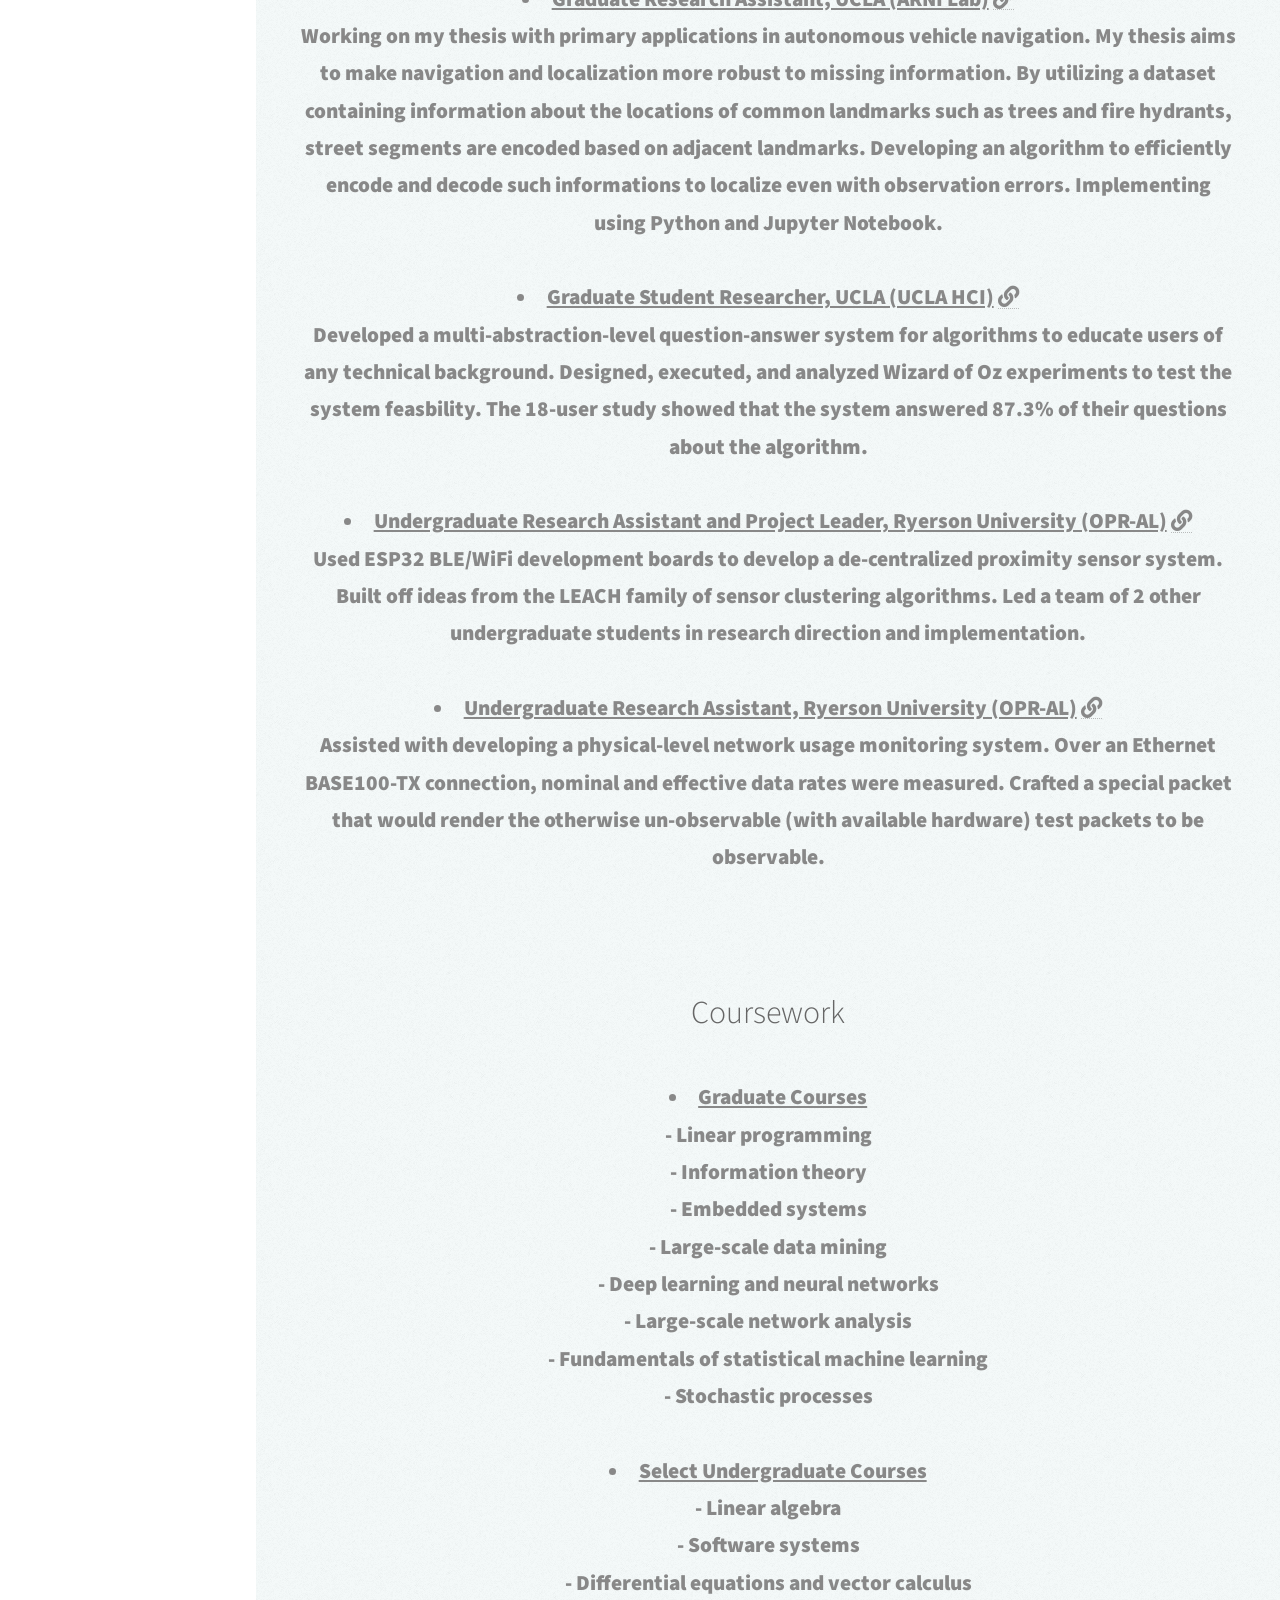
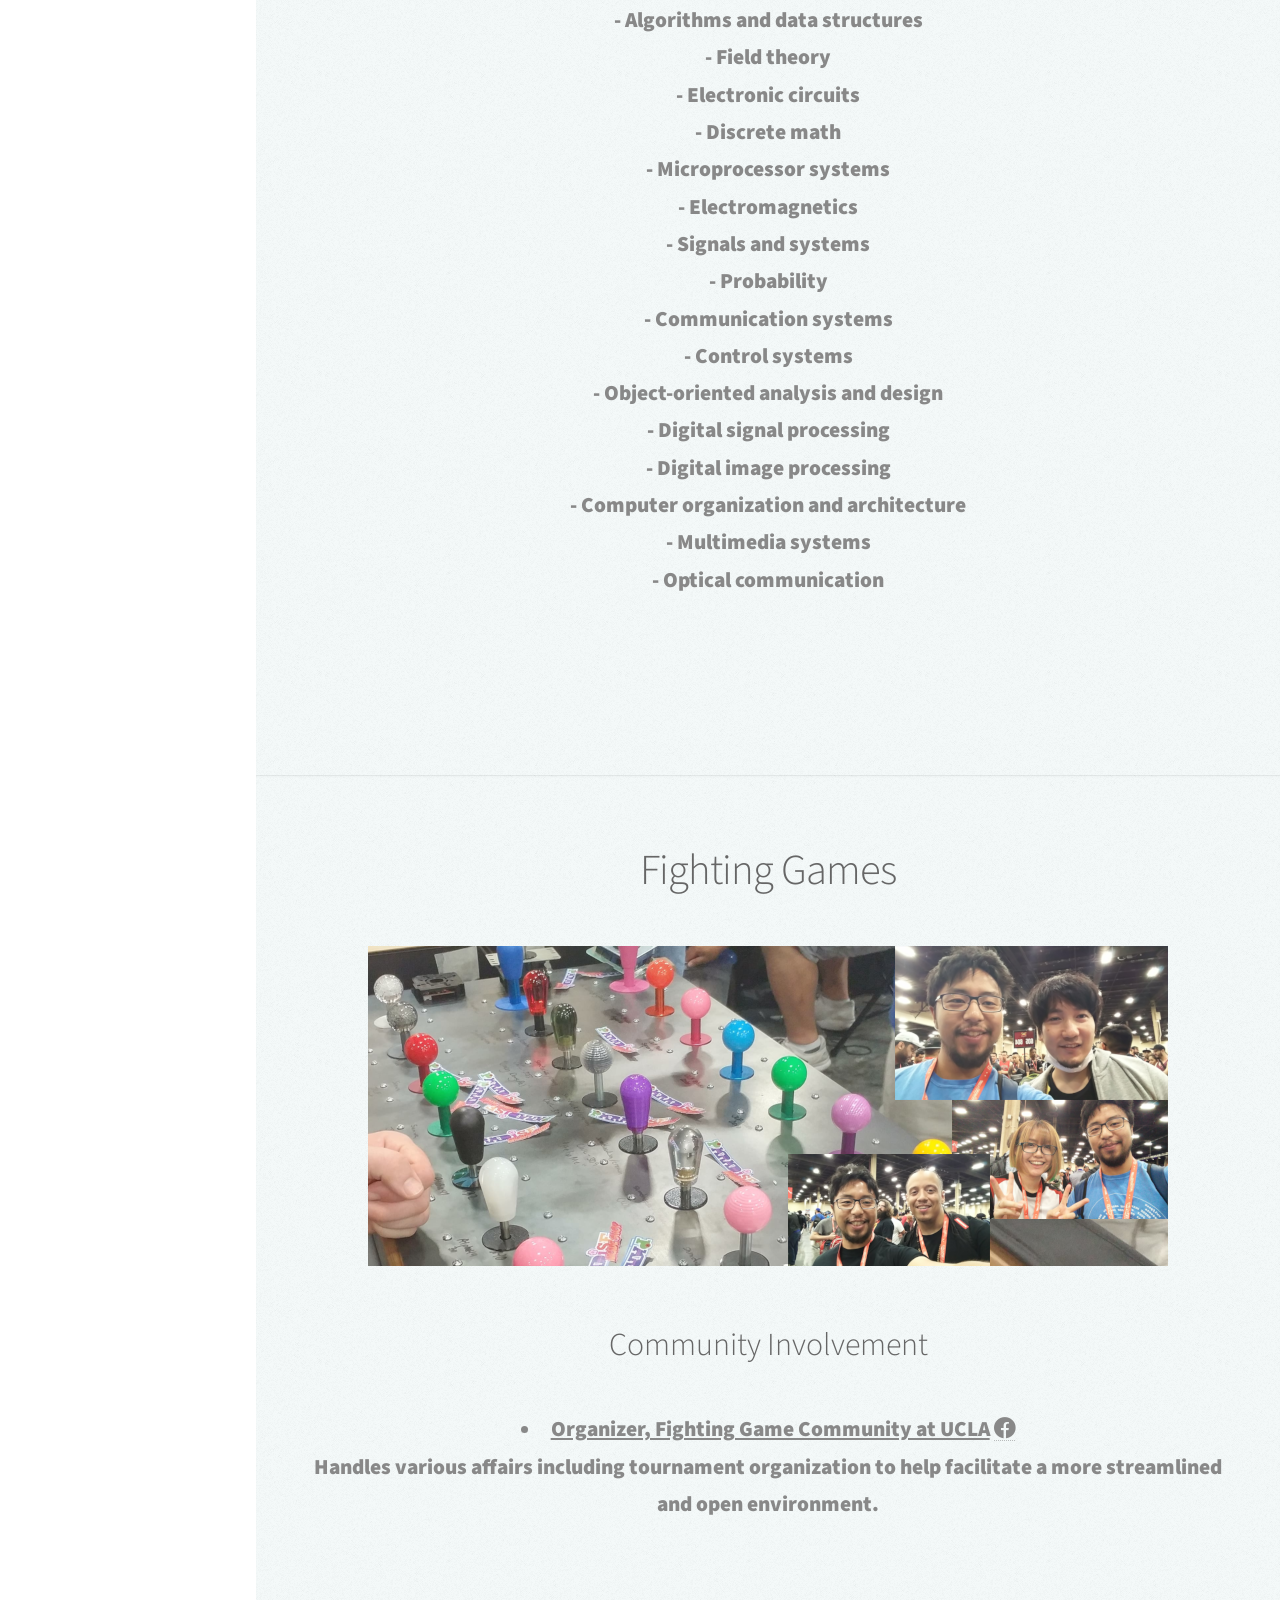
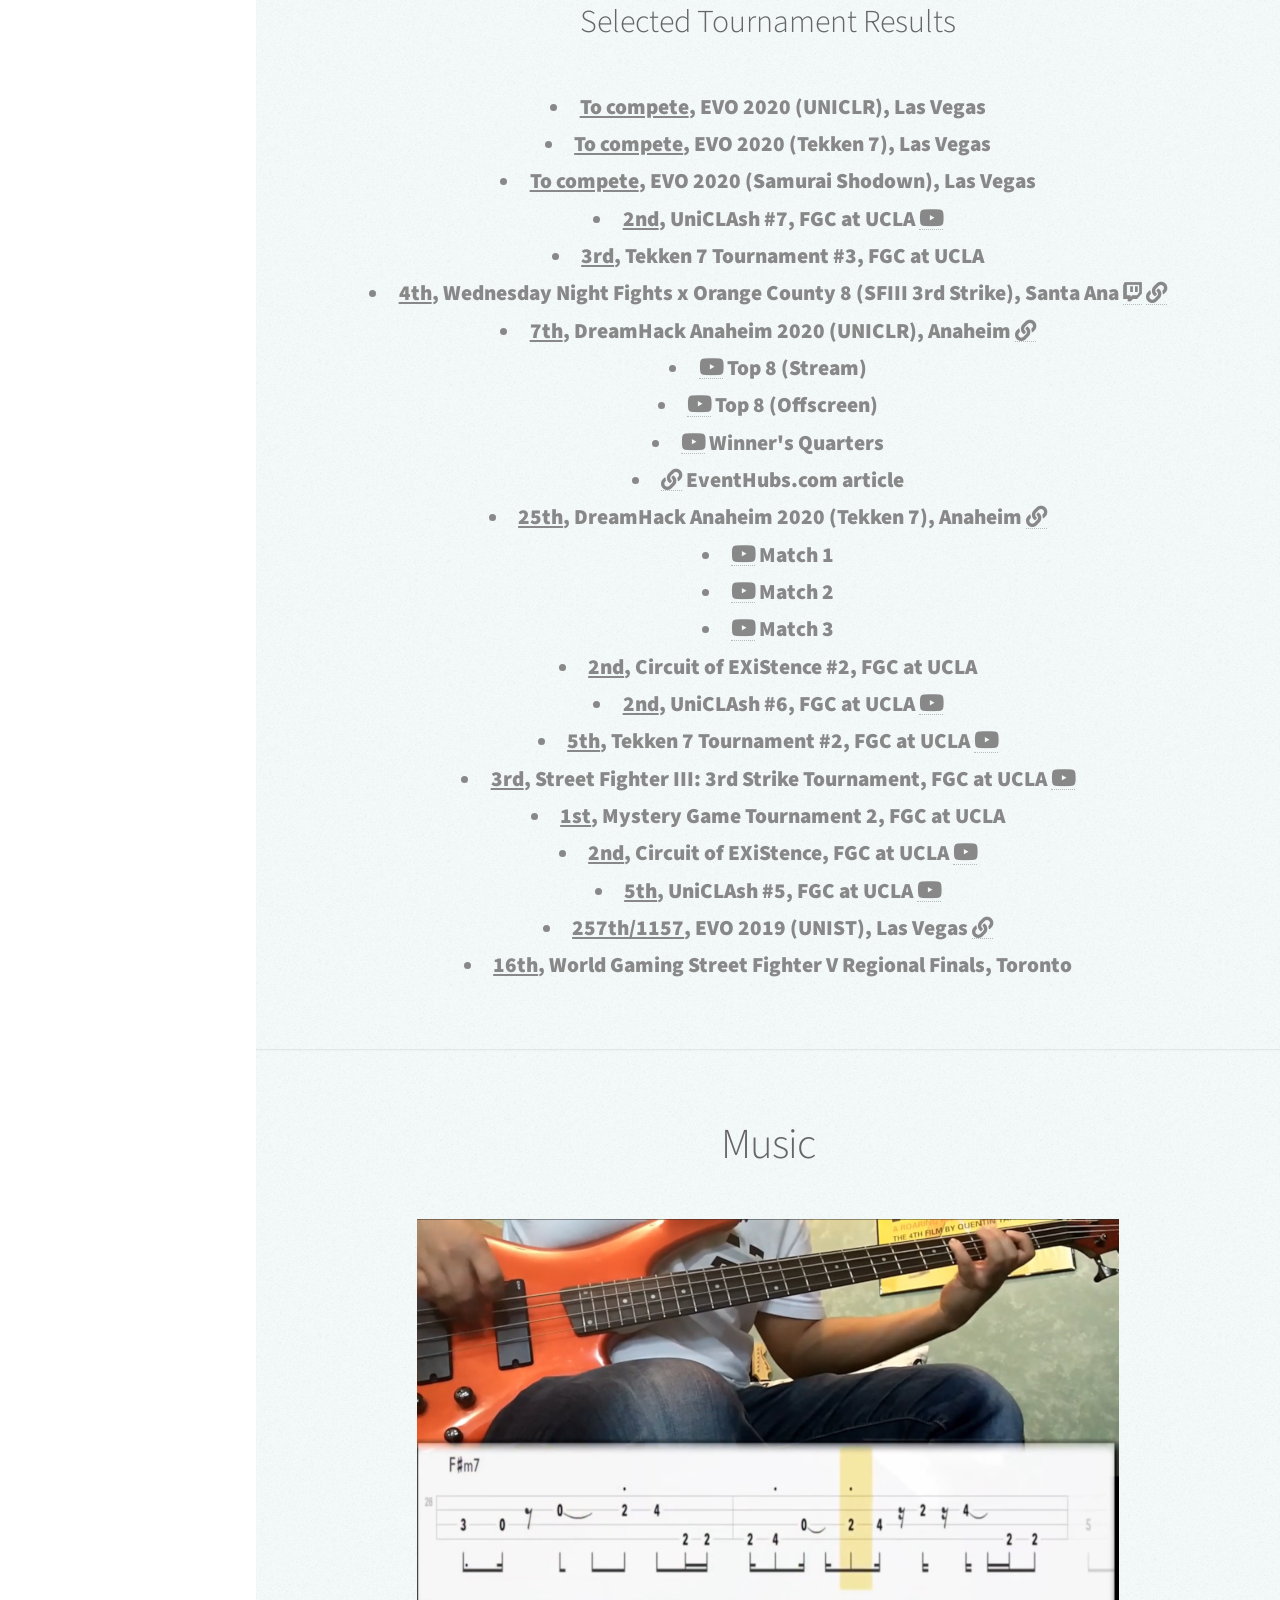
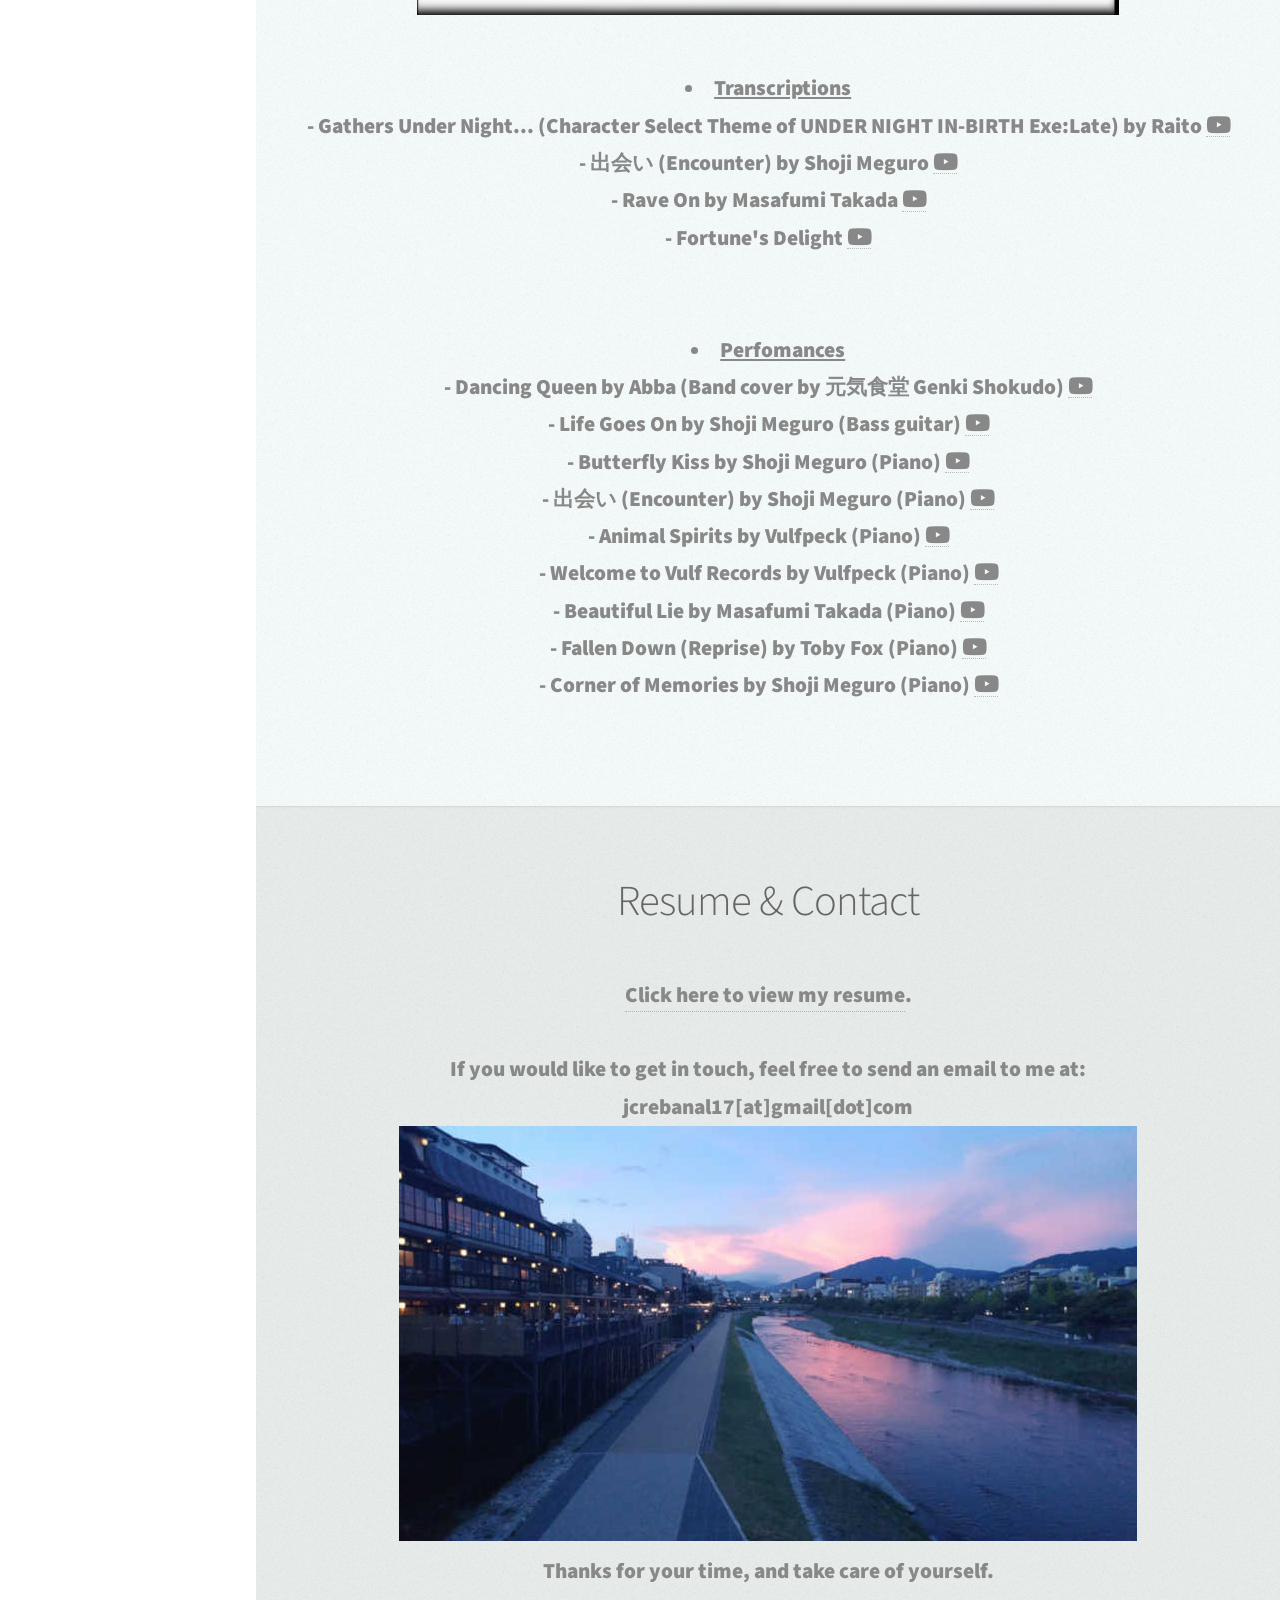
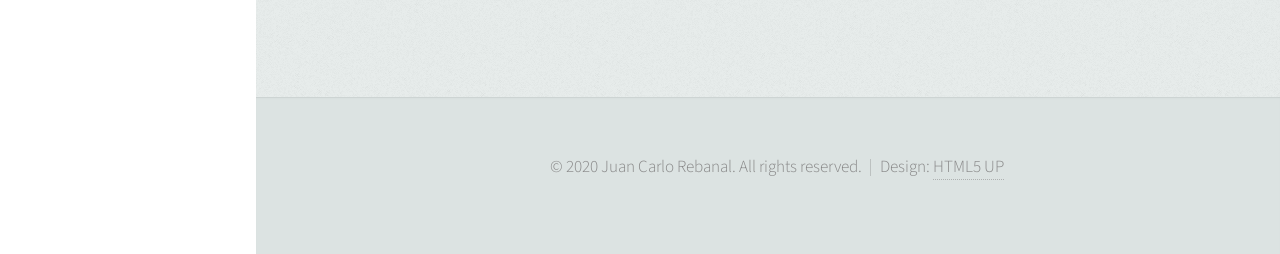
==== commit 9e26e9f1: "sf3 stream, ranked week 8" ====
--- a/index.html
+++ b/index.html
@@ -400,7 +400,13 @@
                             
                             <li><u>To compete</u>, EVO 2020 (Samurai Shodown), Las Vegas</li>
                             
-                            <li><u>4th</u>, Wednesday Night Fights x Orange County 8 (SFIII 3rd Strike), Santa Ana <a href="https://smash.gg/tournament/wnf2020-x-orange-county-episode-8/events/street-fighter-iii-3rd-strike/standings" class="fas fa-link"></a></li>
+                            <li><u>2nd</u>, UniCLAsh #7, FGC at UCLA <a href="https://www.youtube.com/watch?v=ARjezf0p3-M" class="fab fa-youtube"></a>
+                            </li>
+                            
+                            <li><u>3rd</u>, Tekken 7 Tournament #3, FGC at UCLA</li>
+                            
+                            <li><u>4th</u>, Wednesday Night Fights x Orange County 8 (SFIII 3rd Strike), Santa Ana <a href="https://www.twitch.tv/videos/558525566" class="fab fa-twitch"></a>
+                            <a href="https://smash.gg/tournament/wnf2020-x-orange-county-episode-8/events/street-fighter-iii-3rd-strike/standings" class="fas fa-link"></a></li>
                             
                             <li><u>7th</u>, DreamHack Anaheim 2020 (UNICLR), Anaheim <a href="https://smash.gg/tournament/dreamhack-anaheim-2020-1/events/uniclr/brackets/689180/1121256" class="fas fa-link"></a>
                                 <li><a href="https://youtu.be/rd0REcSwbHM?t=8815" class="fab fa-youtube"></a> Top 8 (Stream)</li>
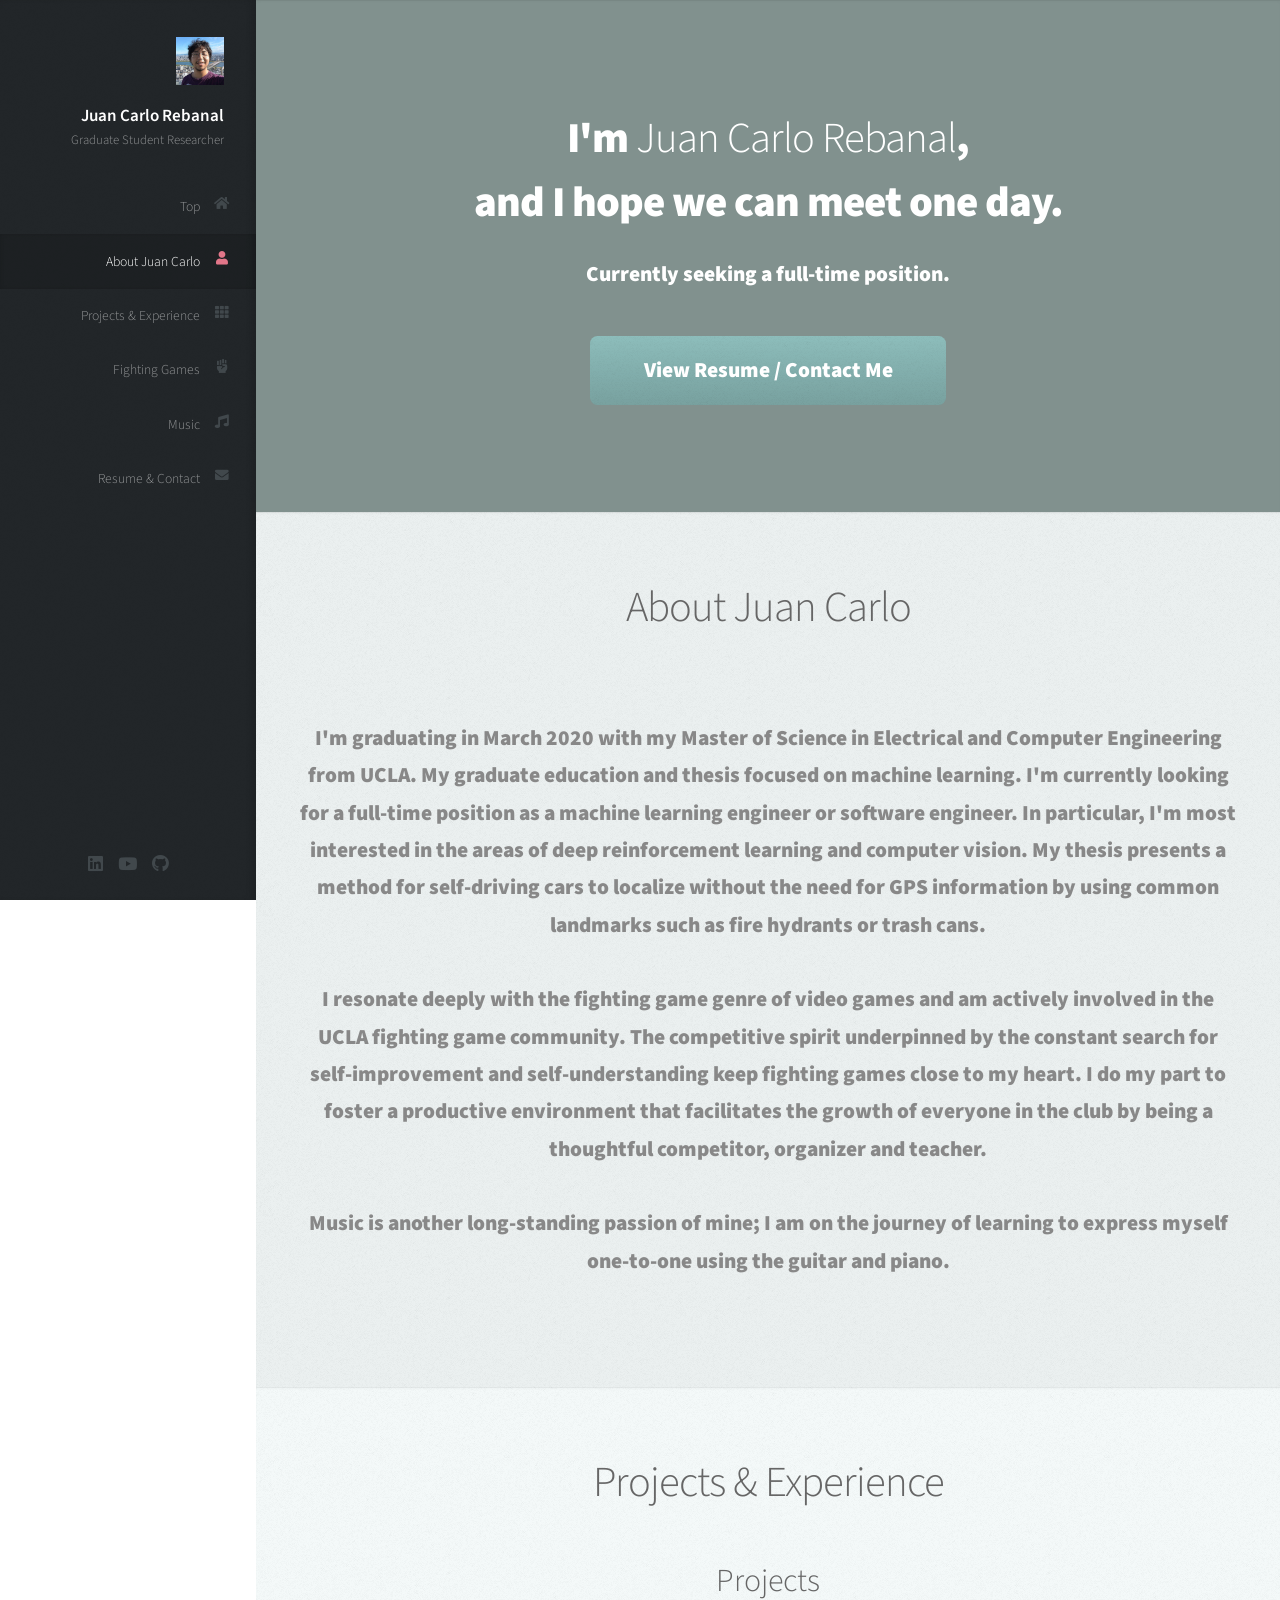
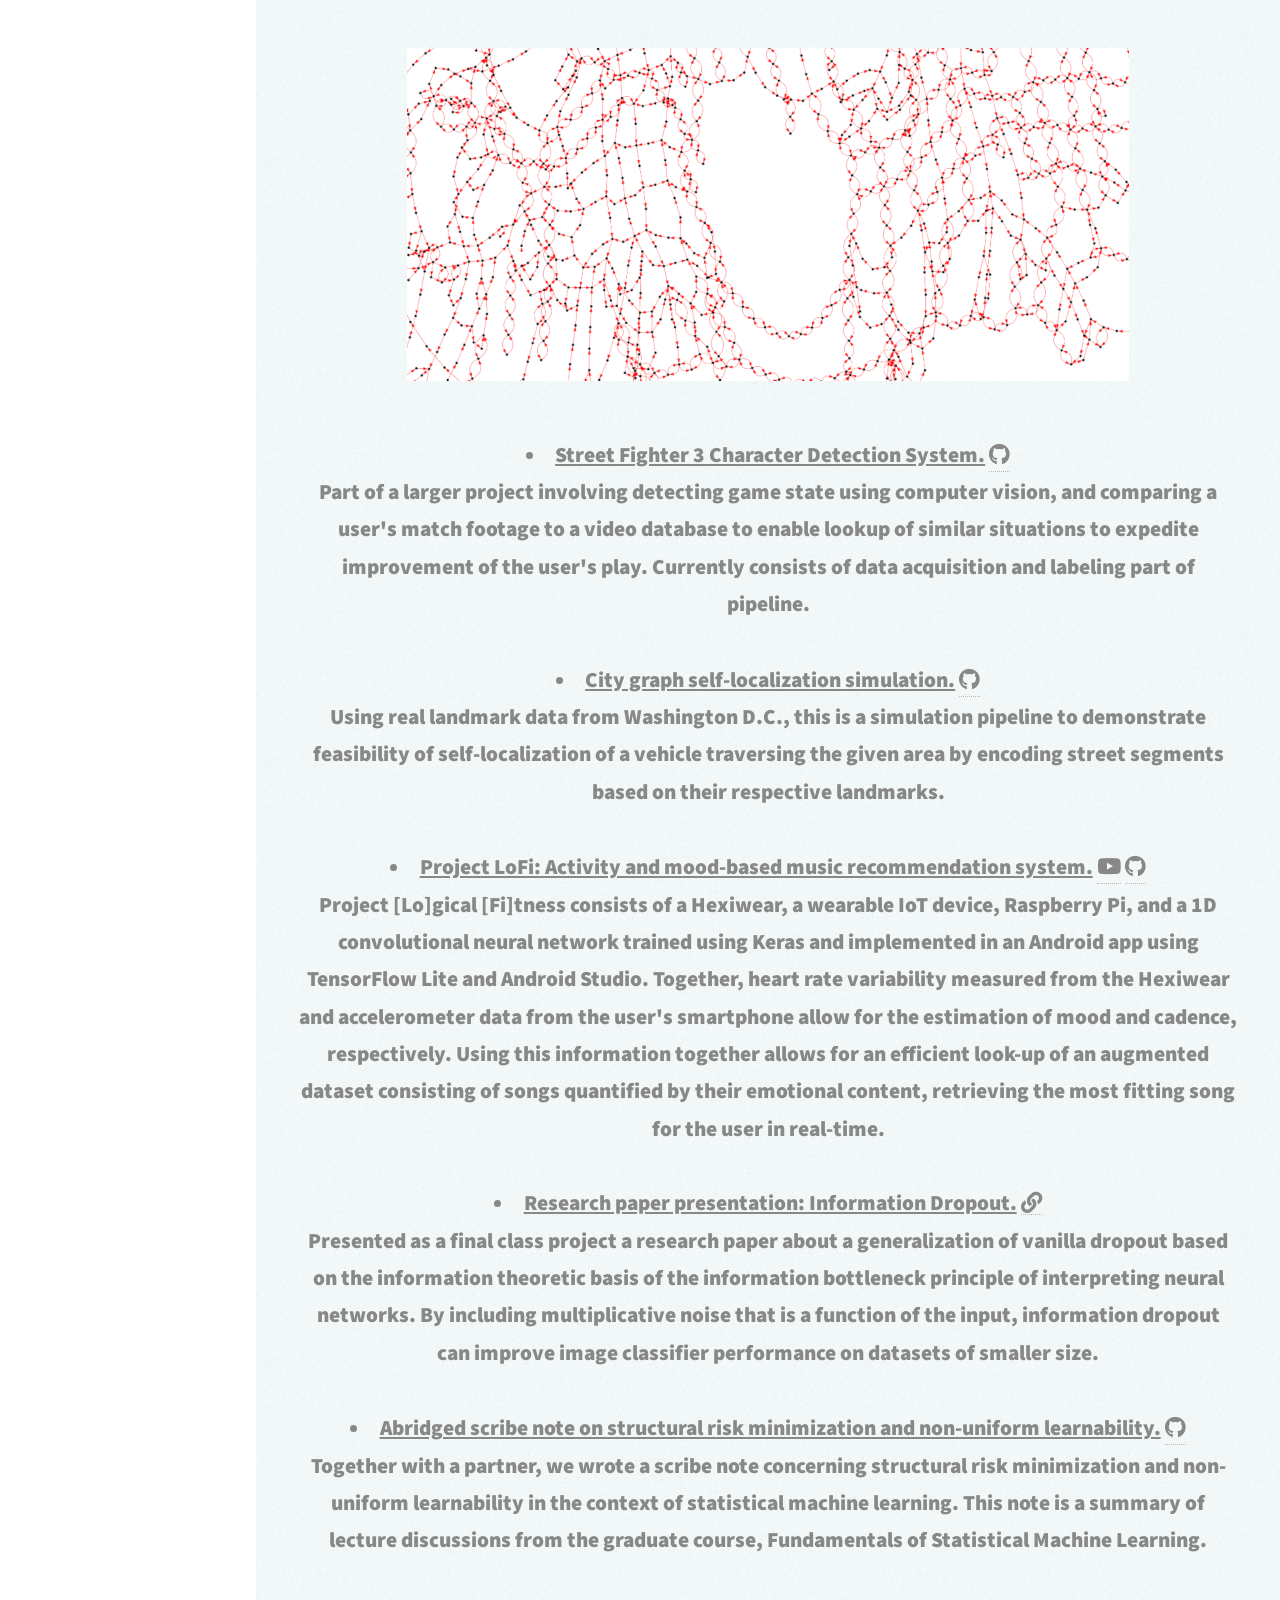
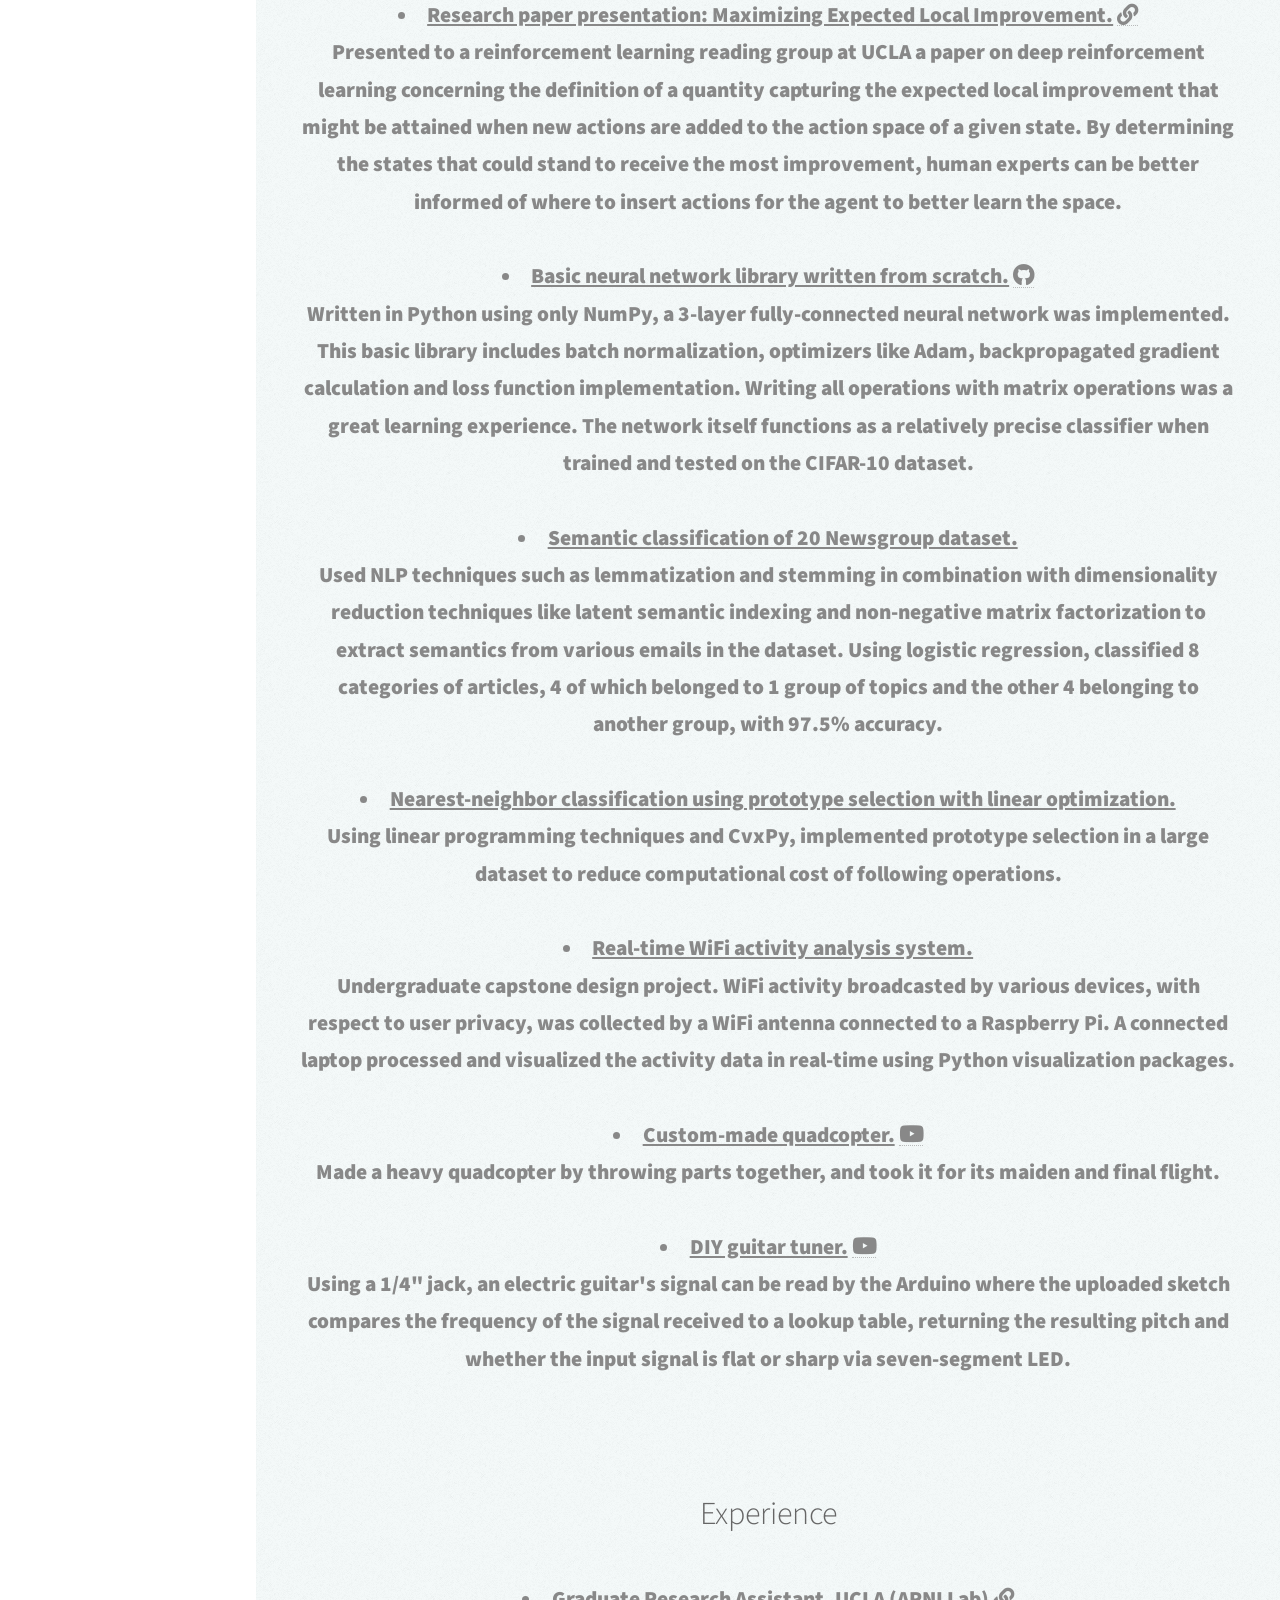
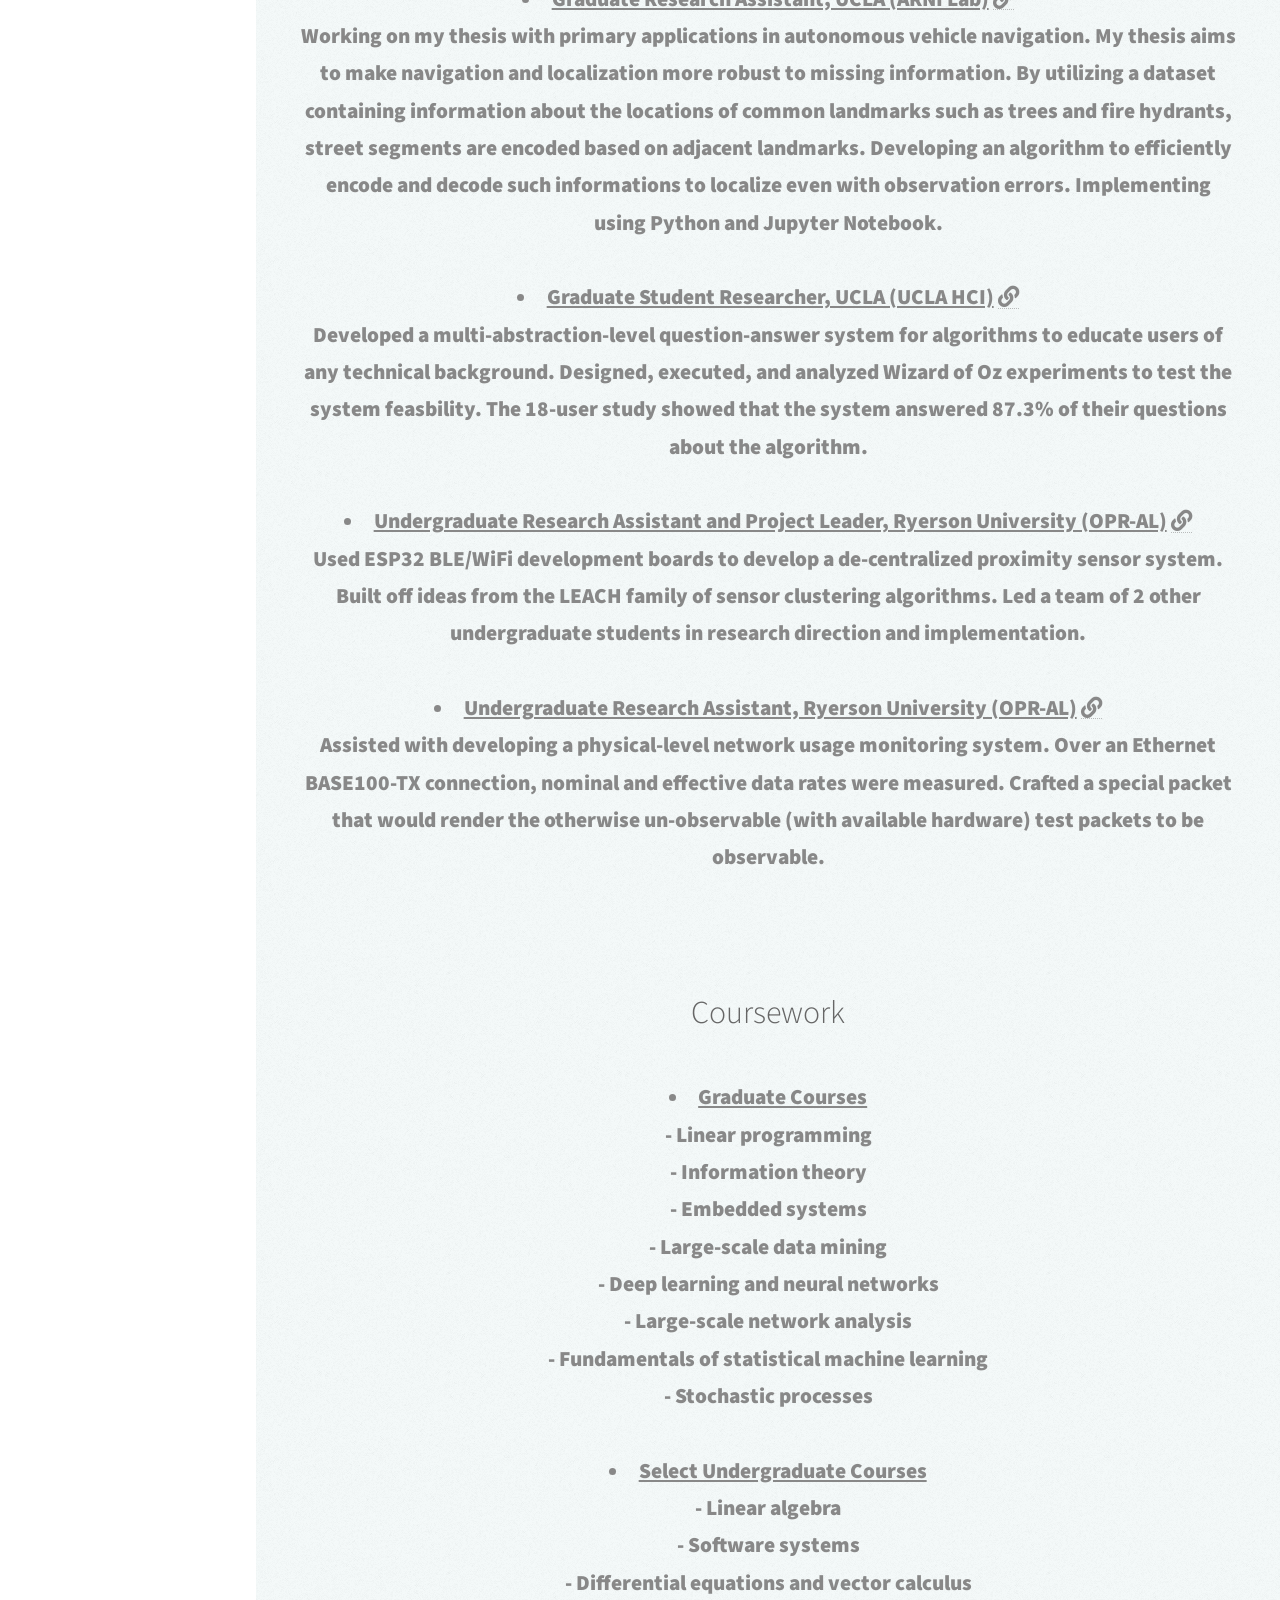
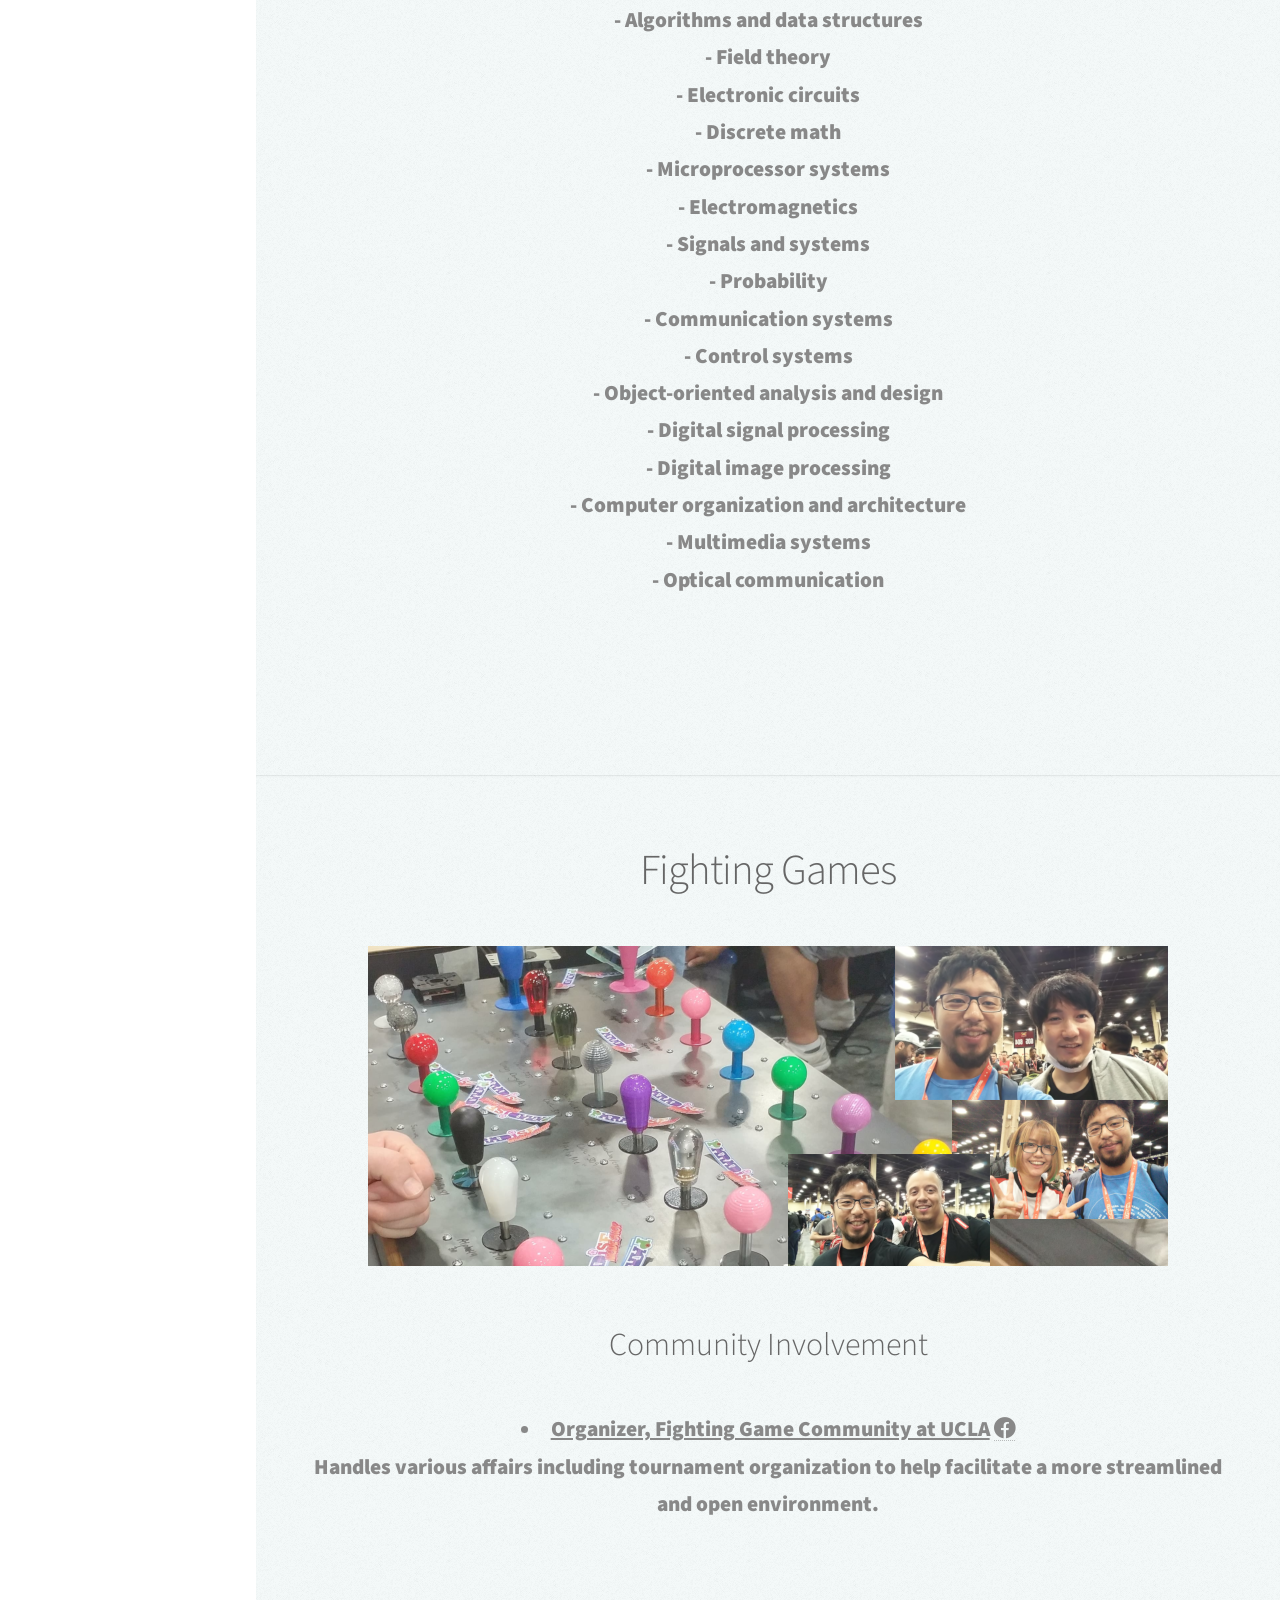
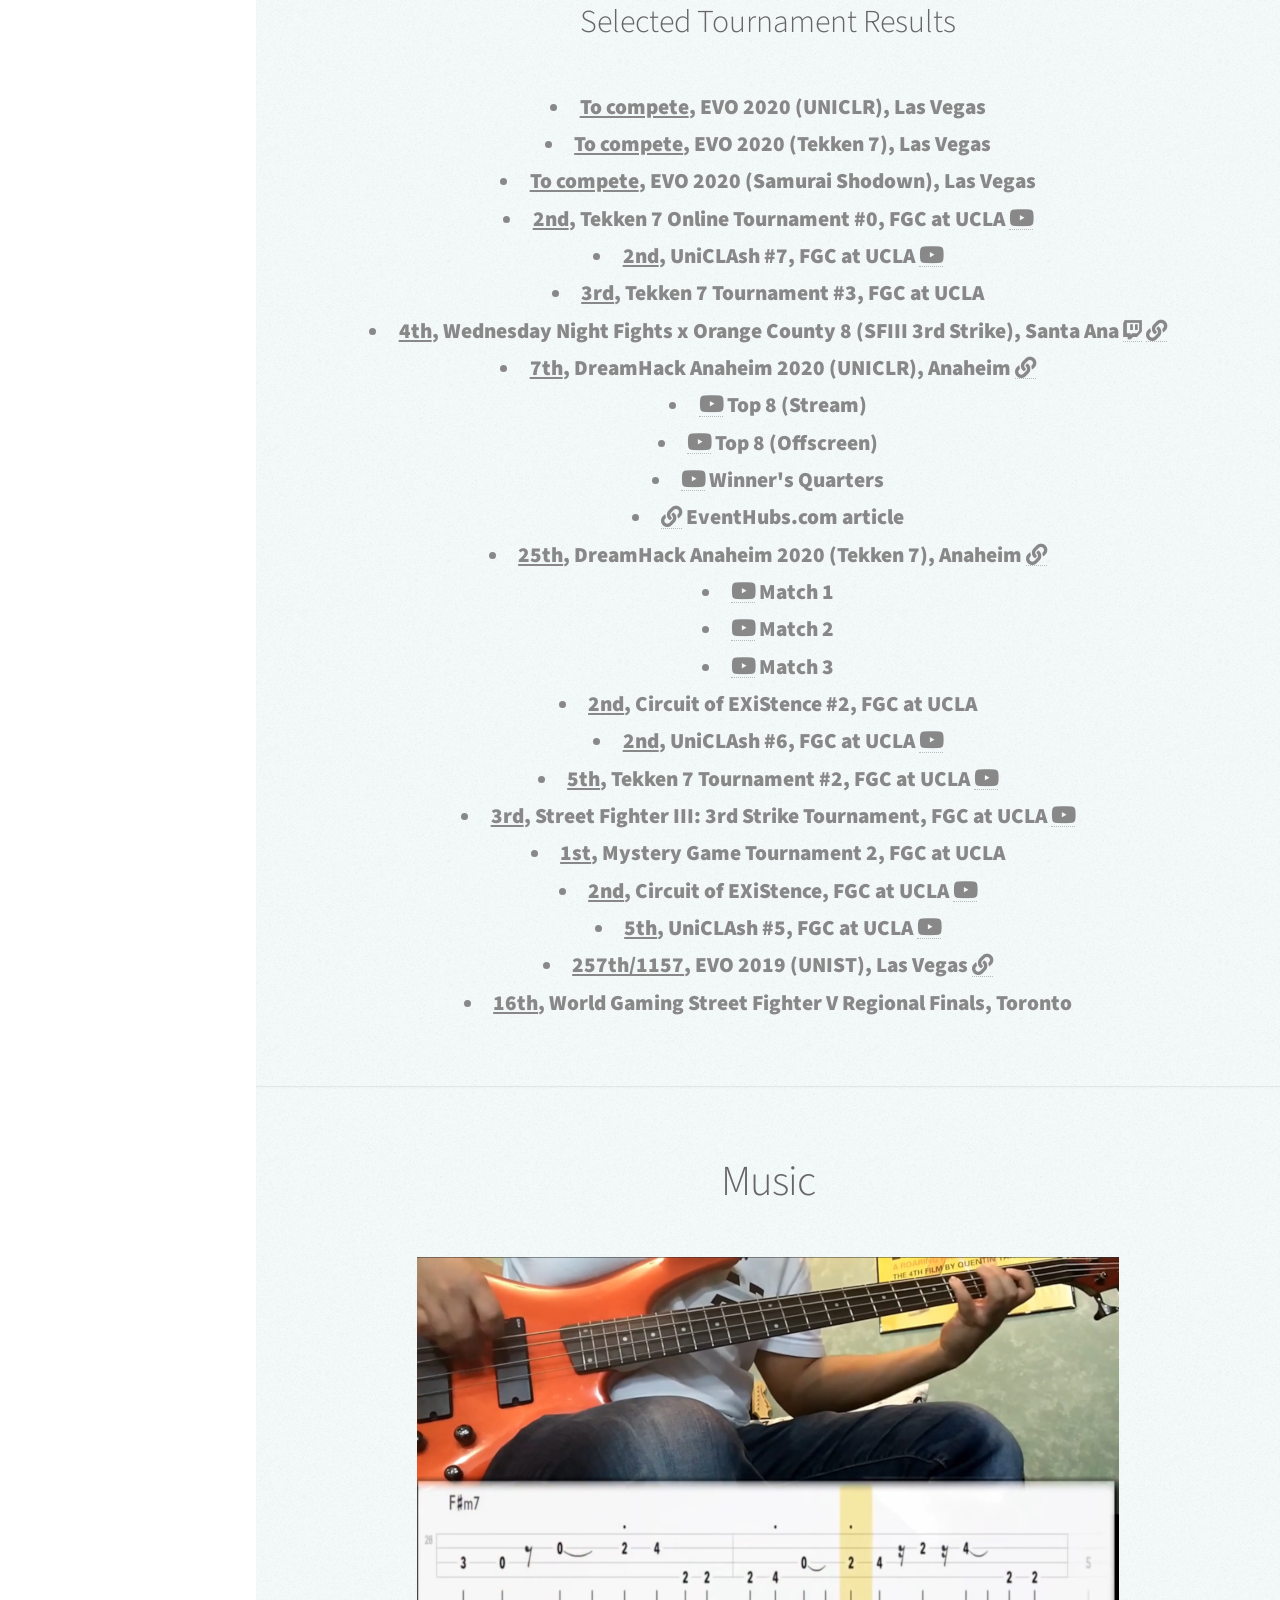
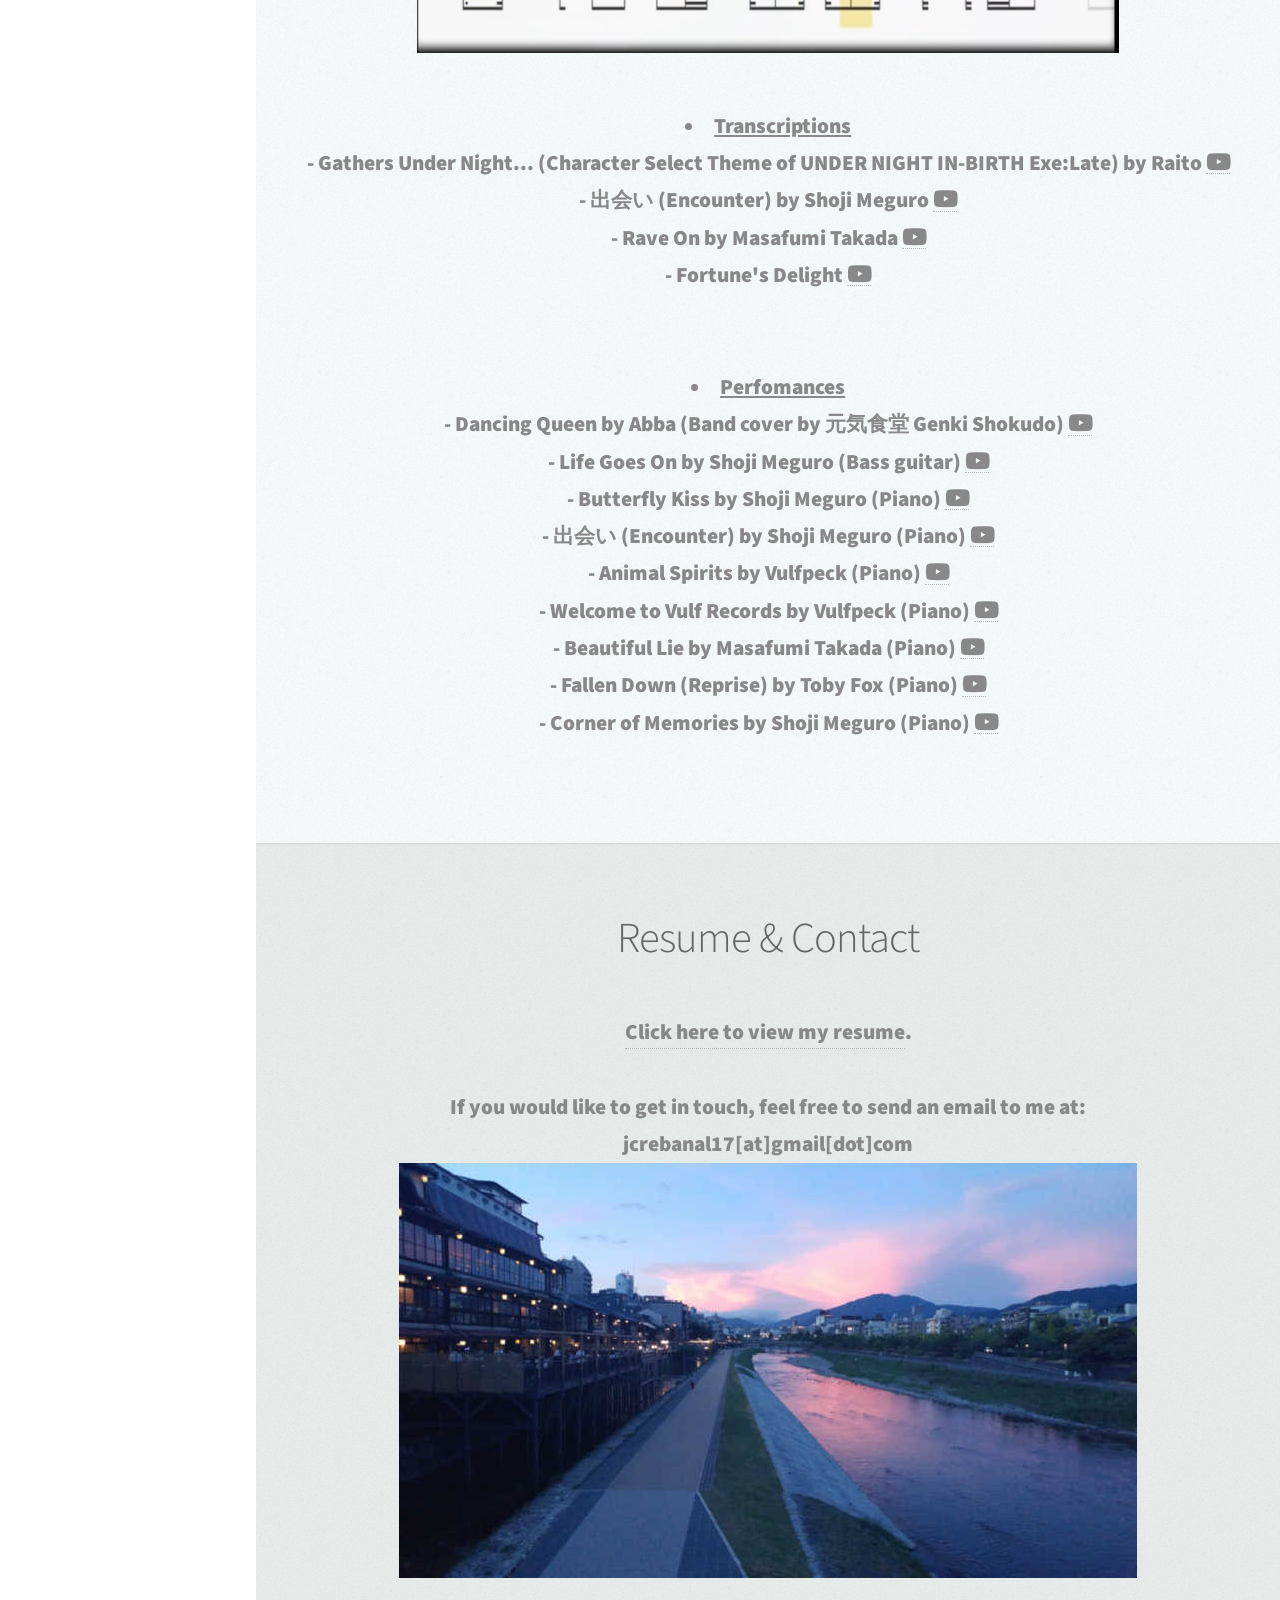
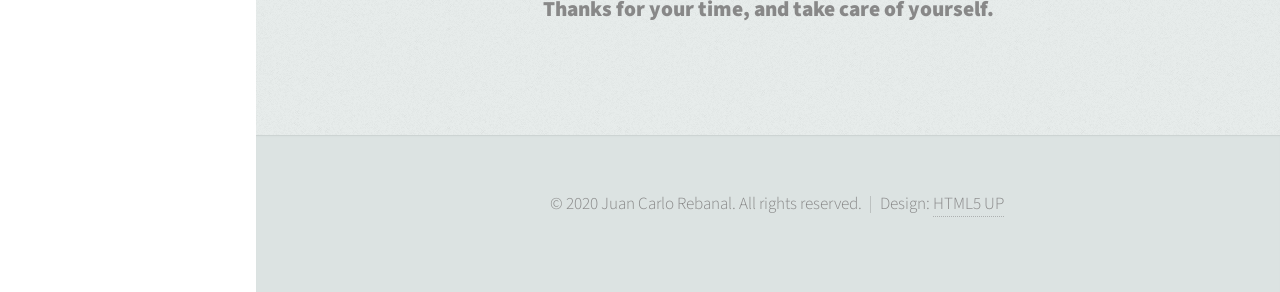
==== commit 87d3db04: "online tournament 0" ====
--- a/index.html
+++ b/index.html
@@ -400,6 +400,9 @@
                             
                             <li><u>To compete</u>, EVO 2020 (Samurai Shodown), Las Vegas</li>
                             
+                            <li><u>2nd</u>, Tekken 7 Online Tournament #0, FGC at UCLA <a href="https://youtu.be/AXmRDd5vnGM?t=4740" class="fab fa-youtube"></a>
+                            </li>
+                            
                             <li><u>2nd</u>, UniCLAsh #7, FGC at UCLA <a href="https://www.youtube.com/watch?v=ARjezf0p3-M" class="fab fa-youtube"></a>
                             </li>
                             
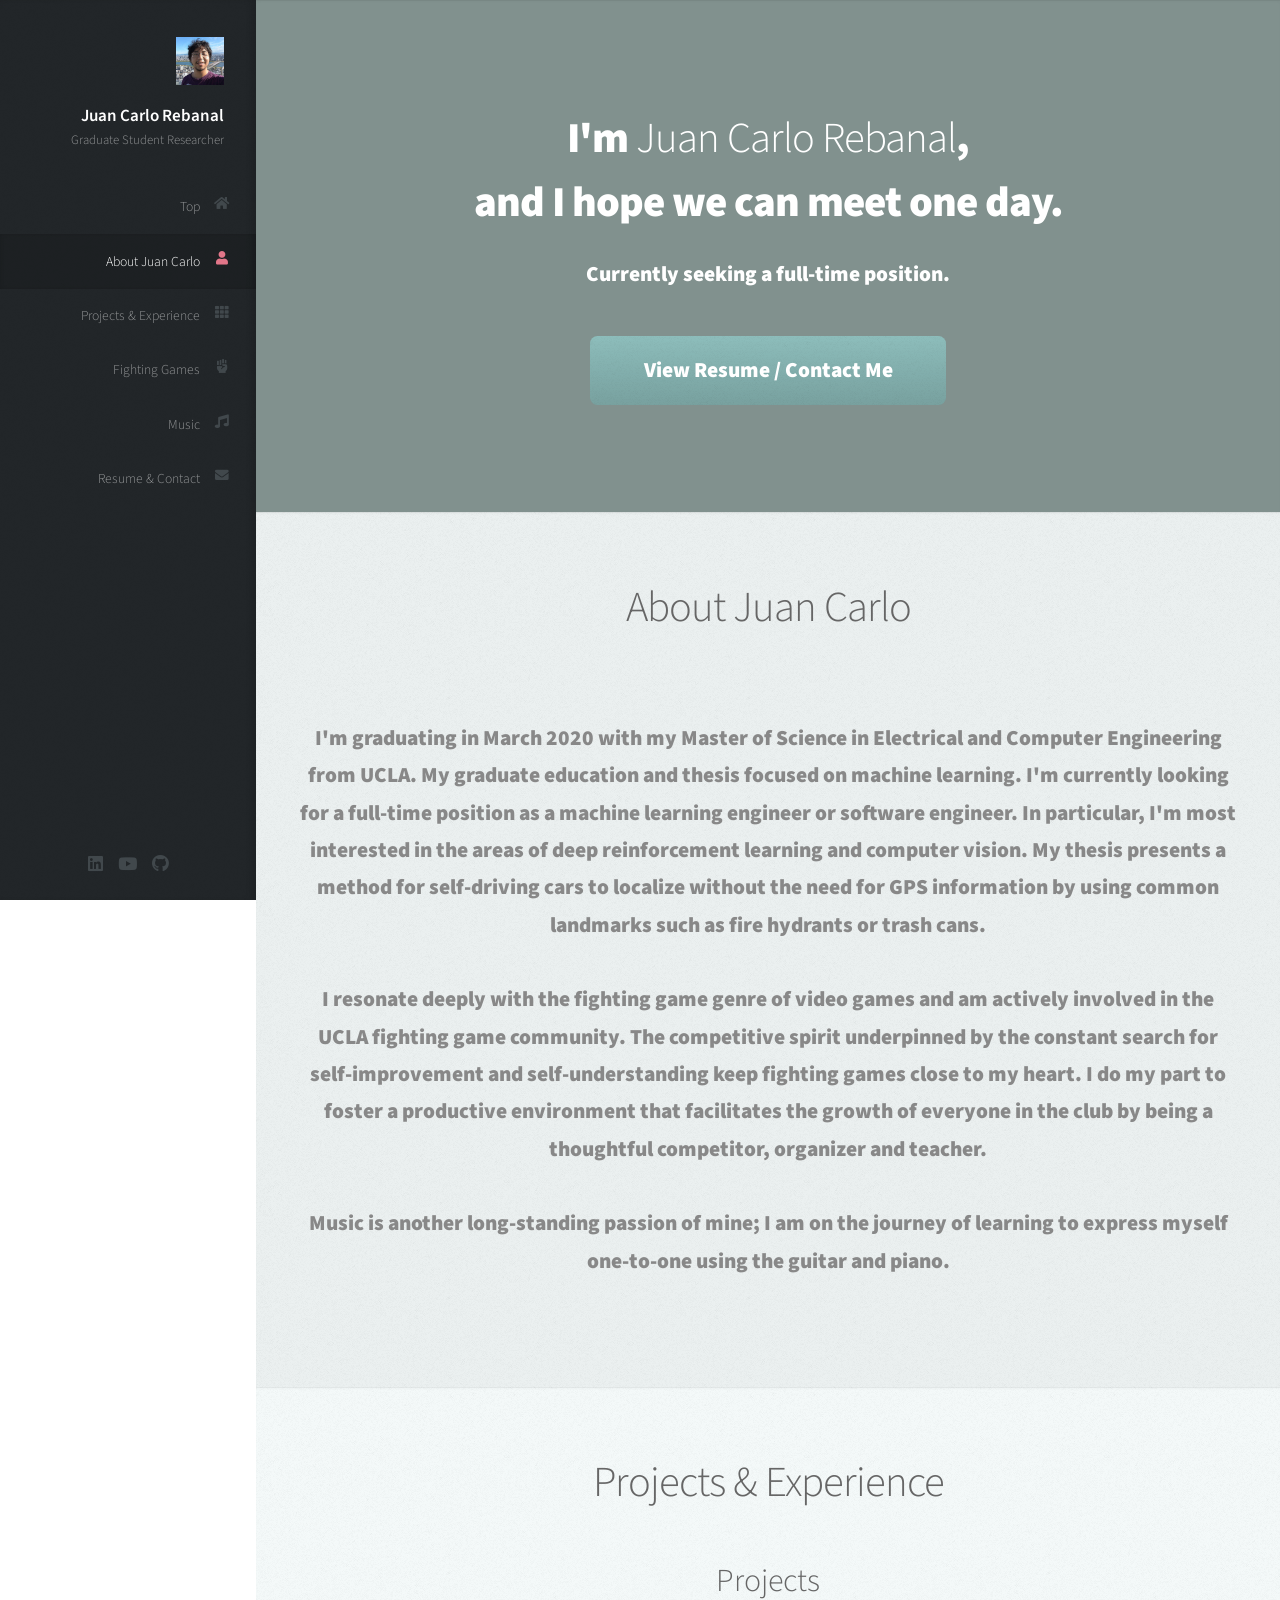
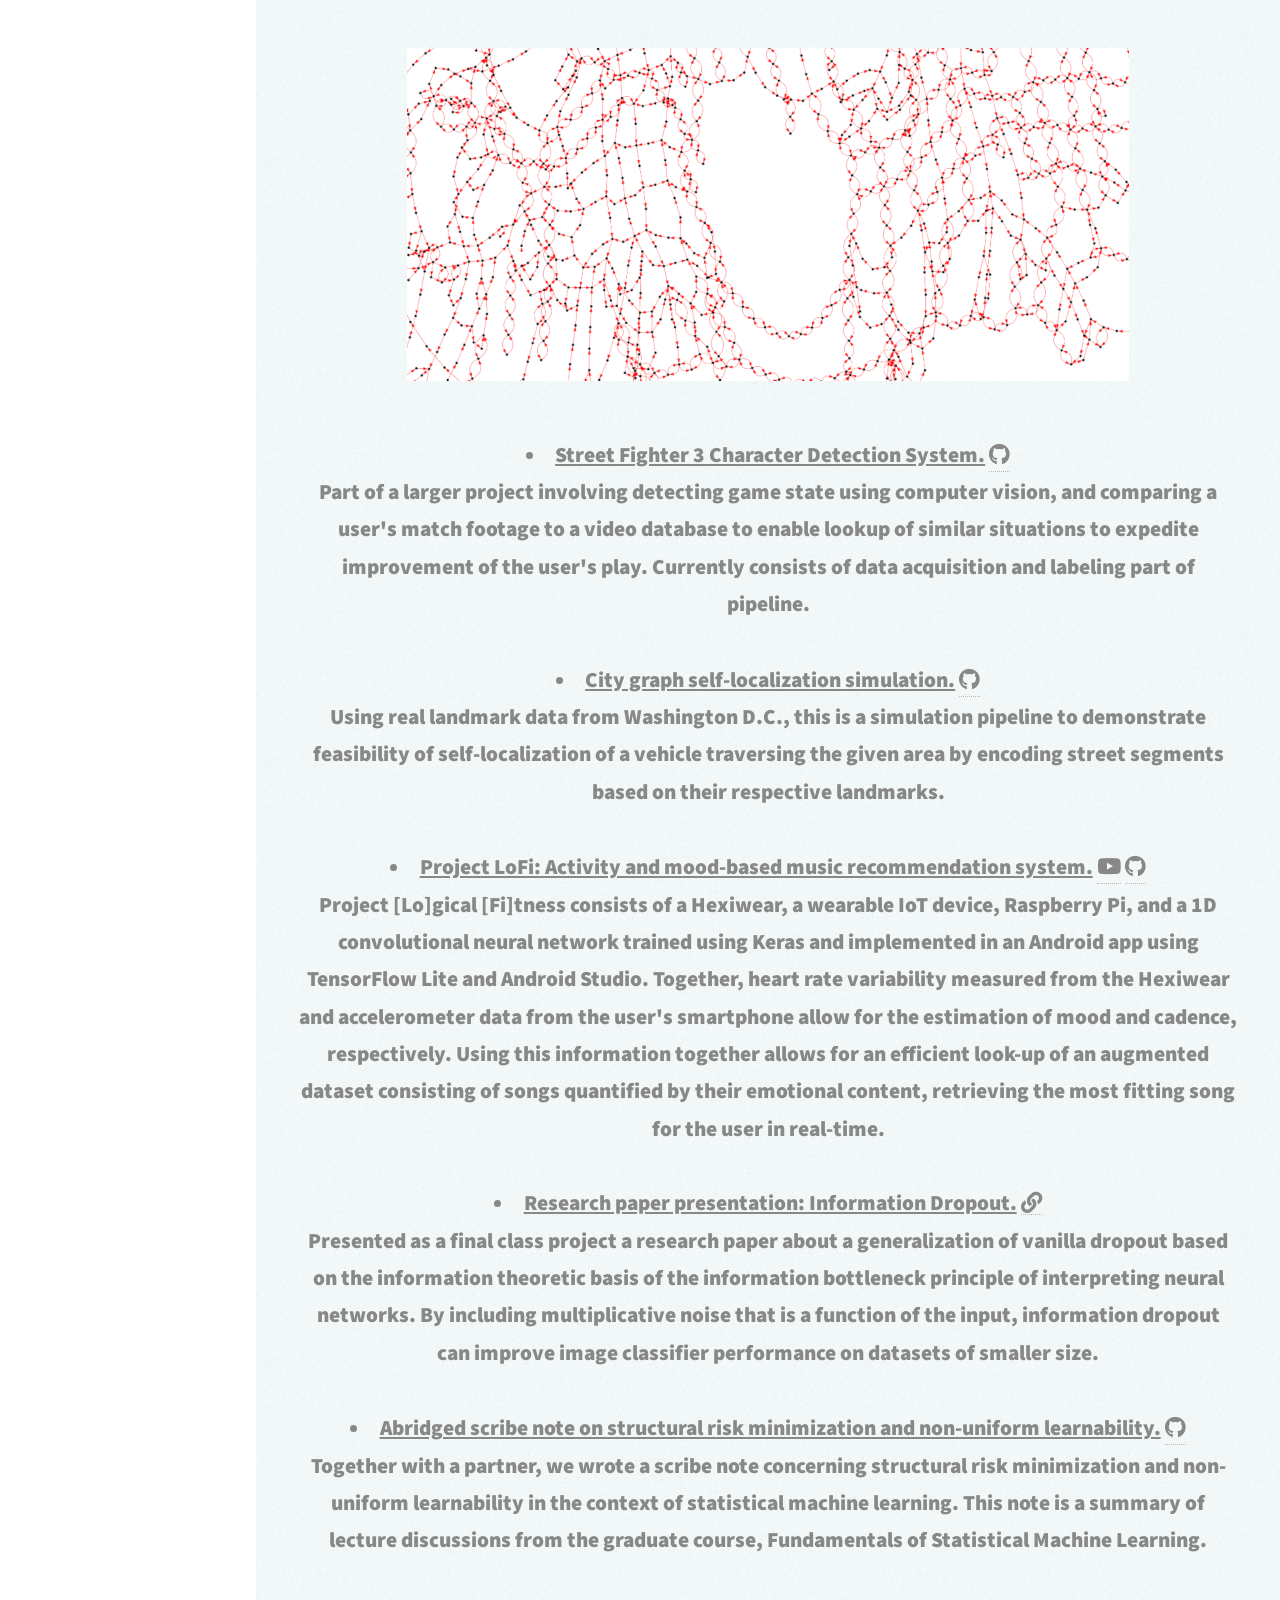
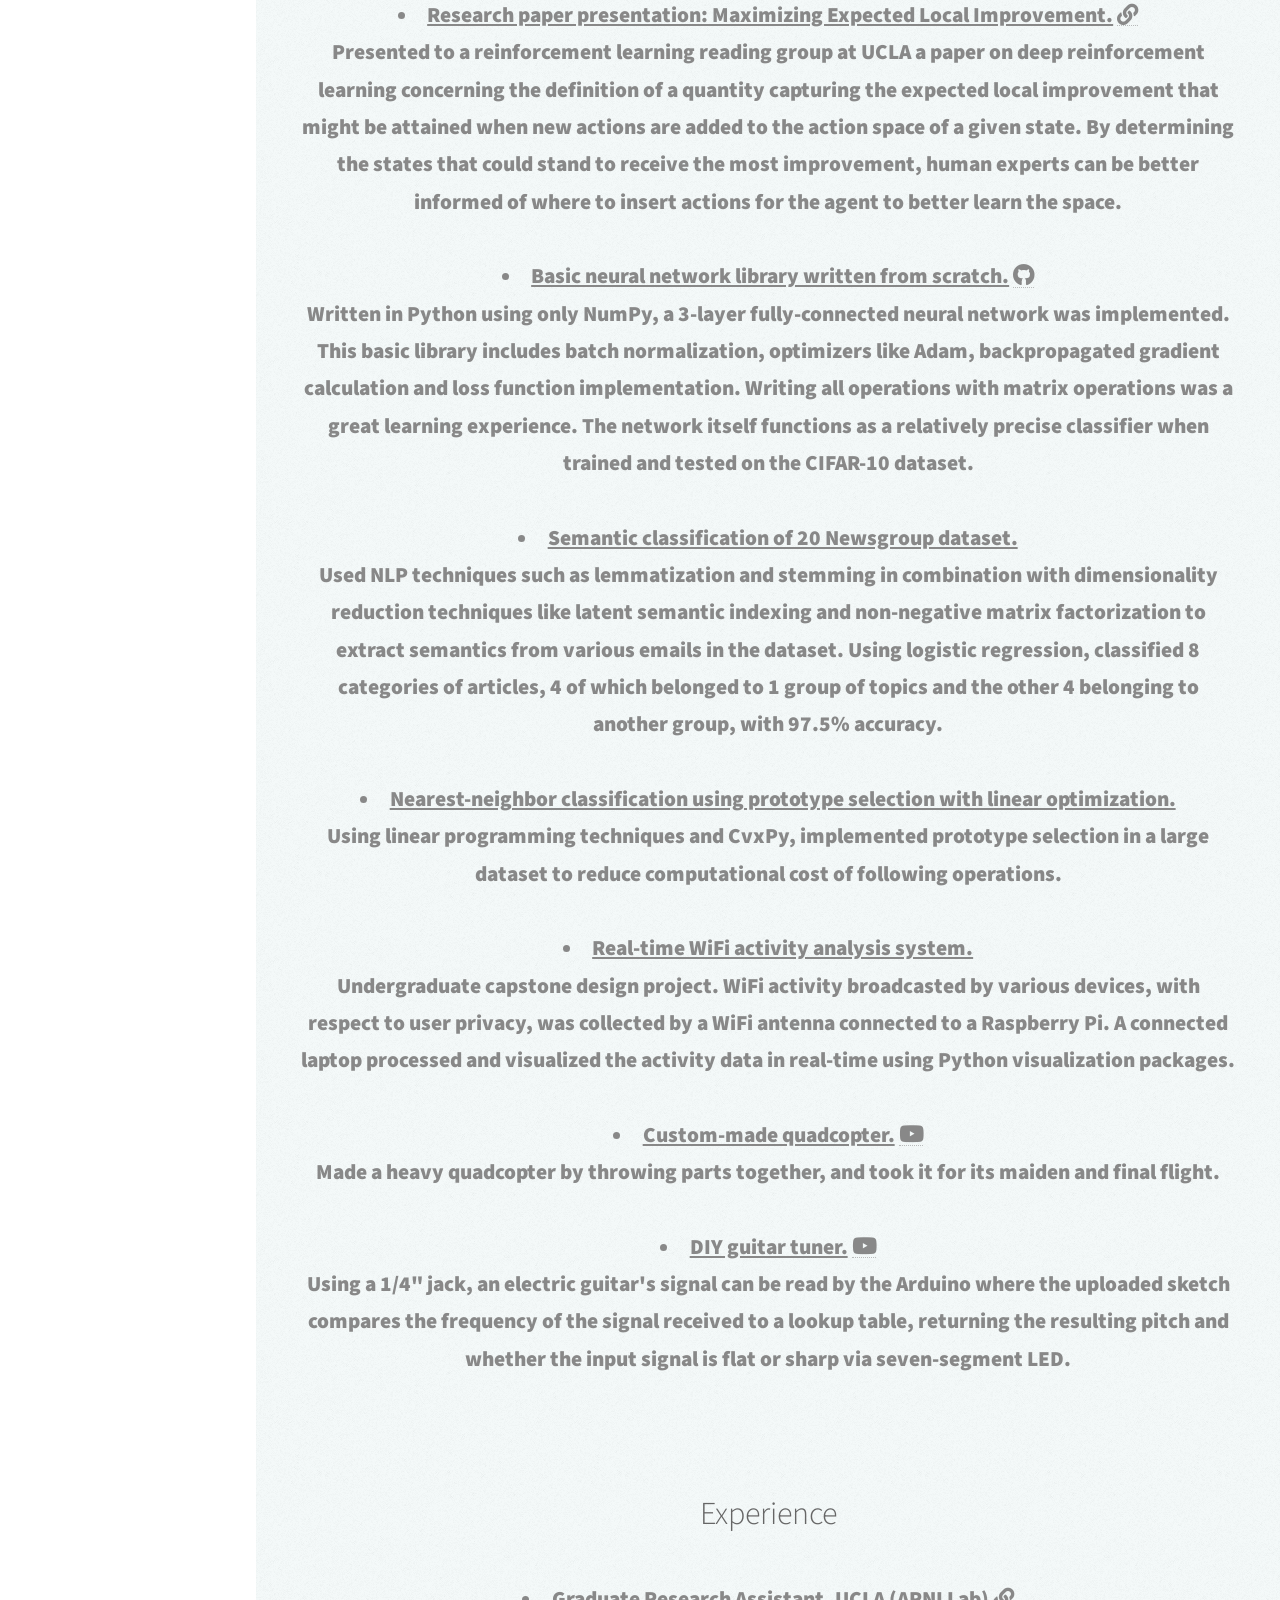
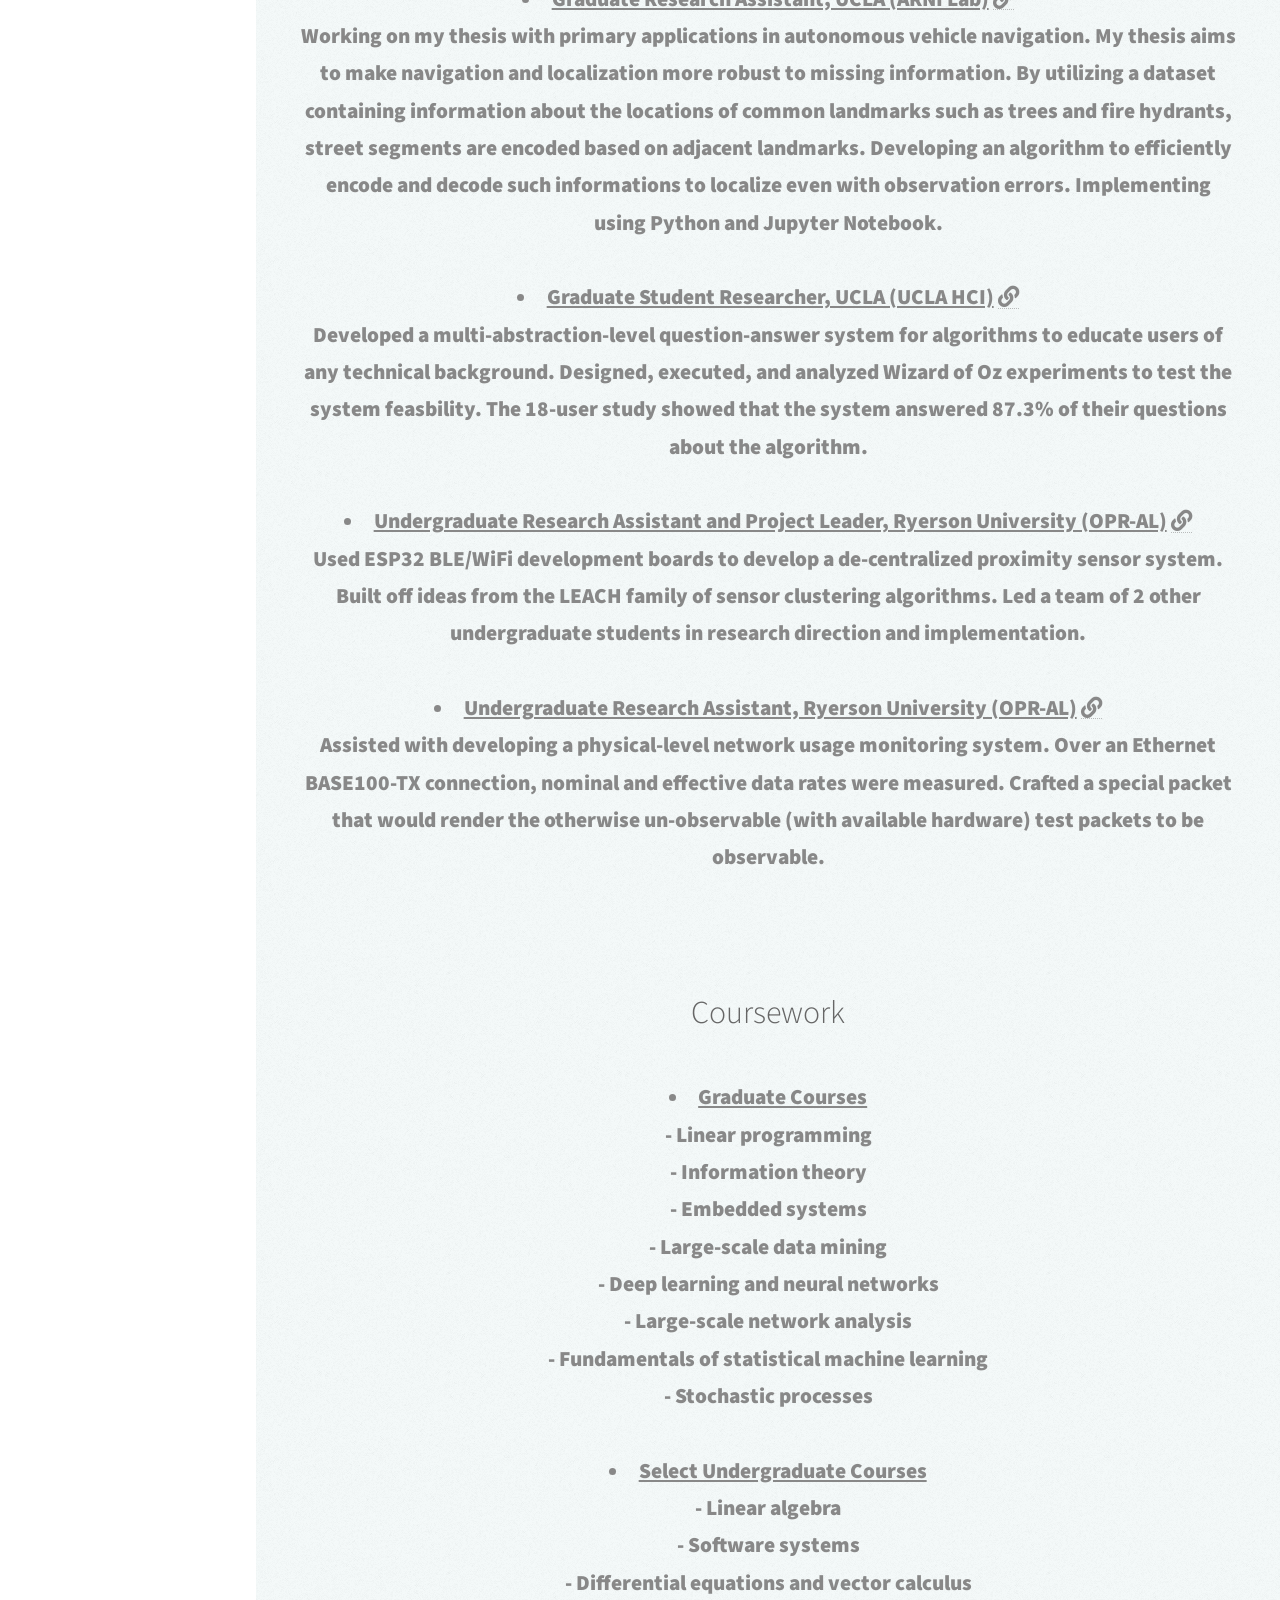
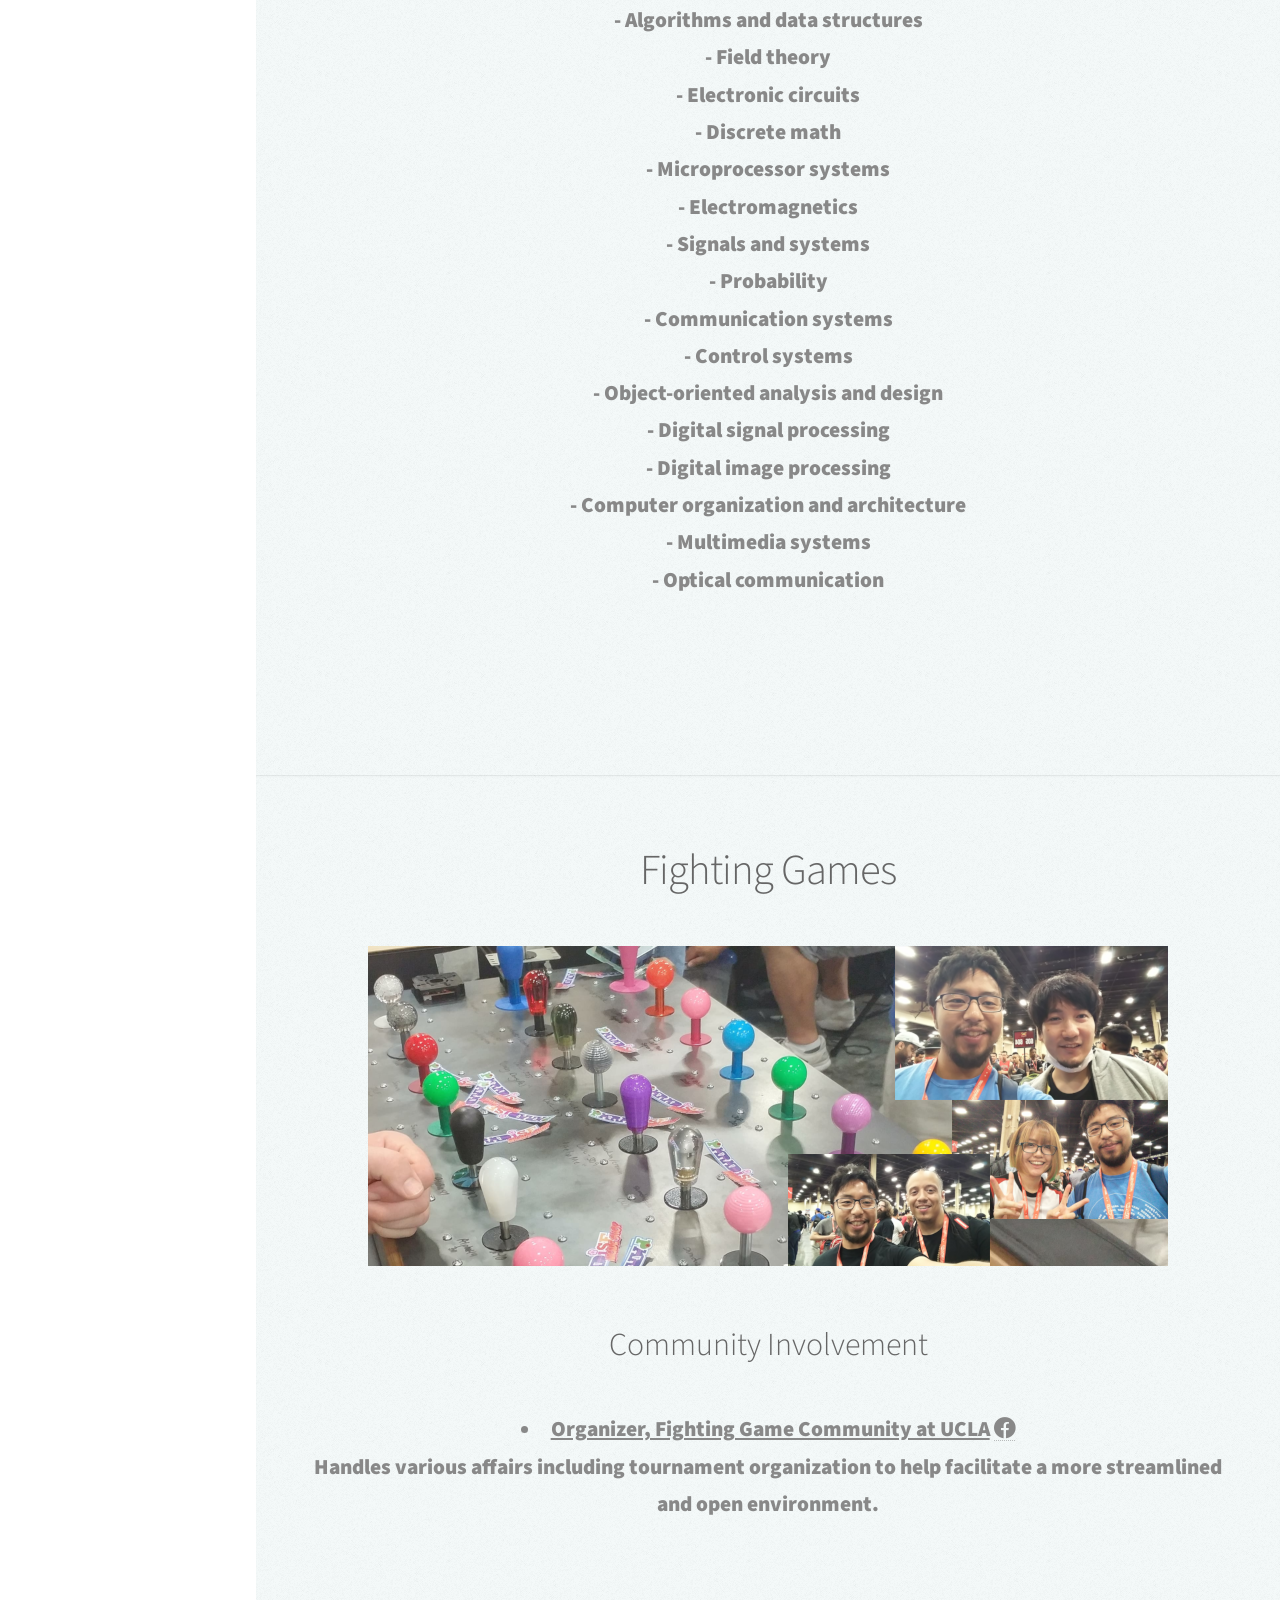
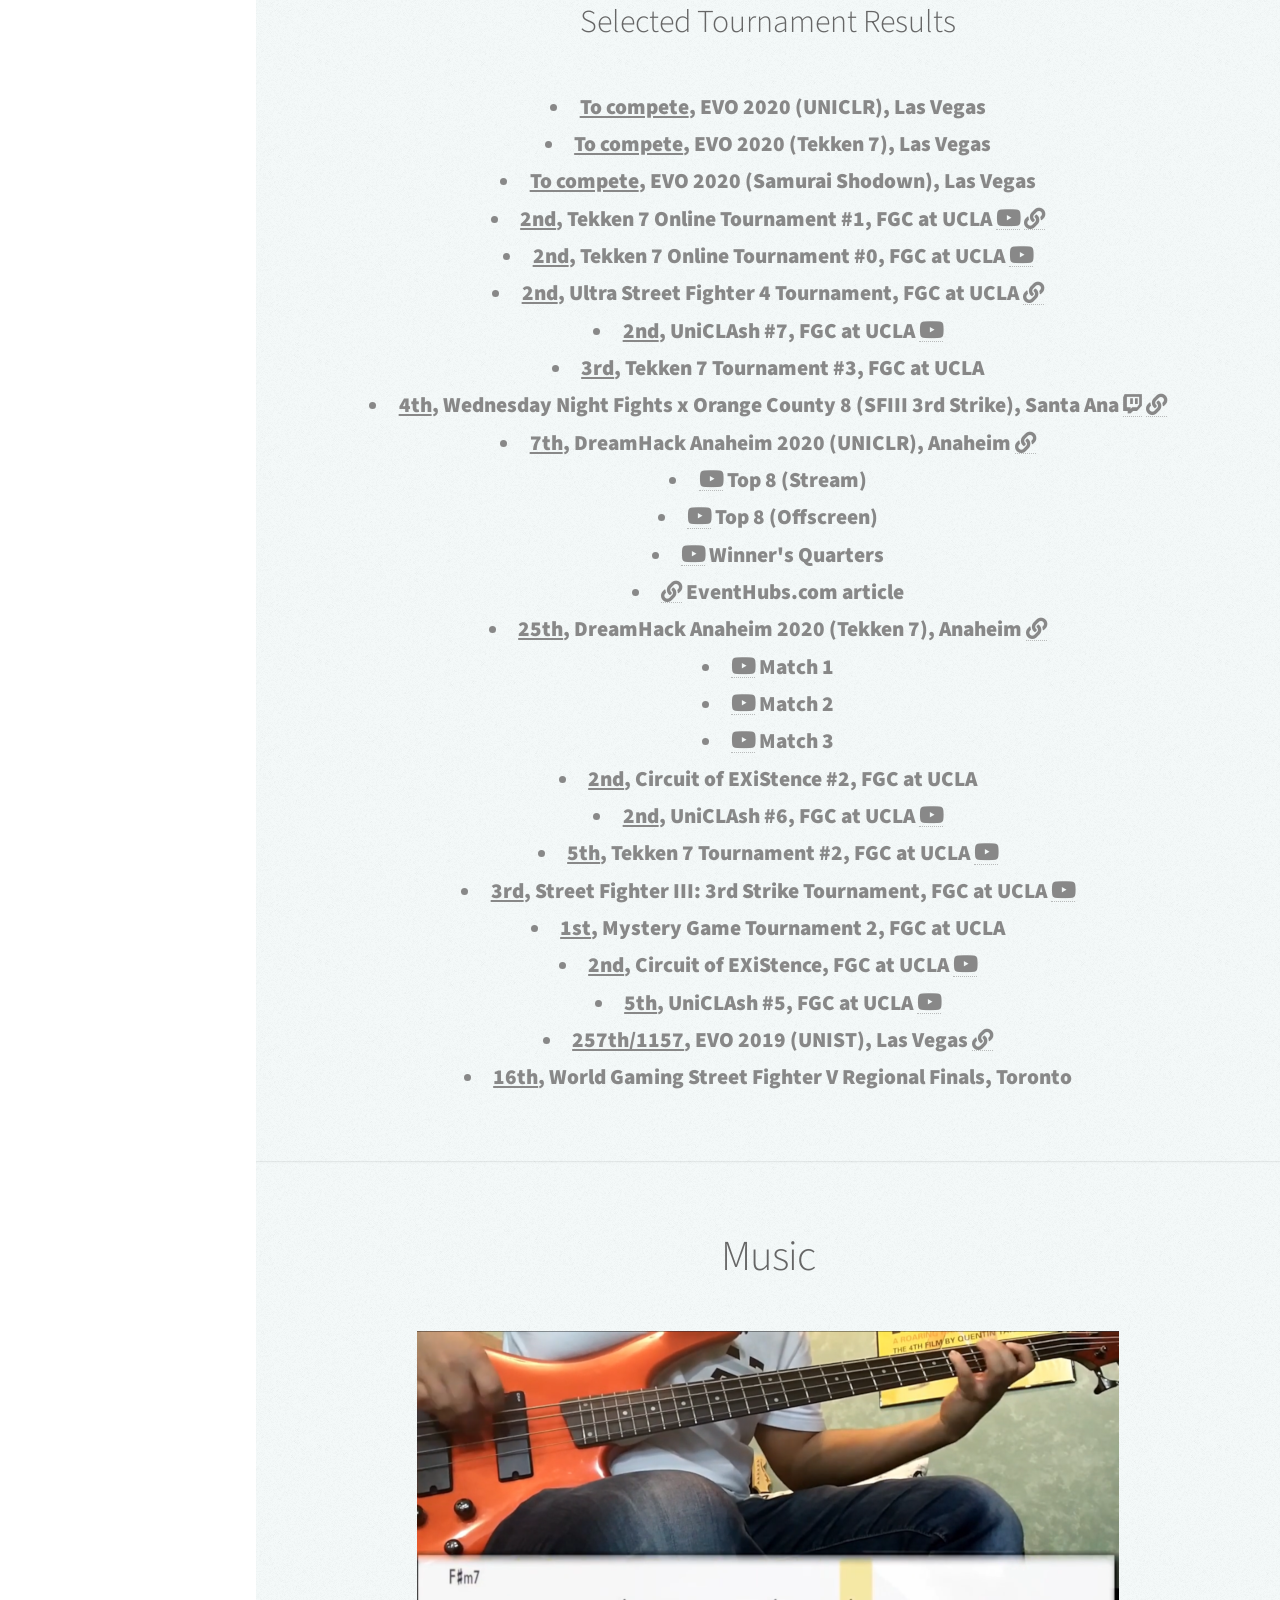
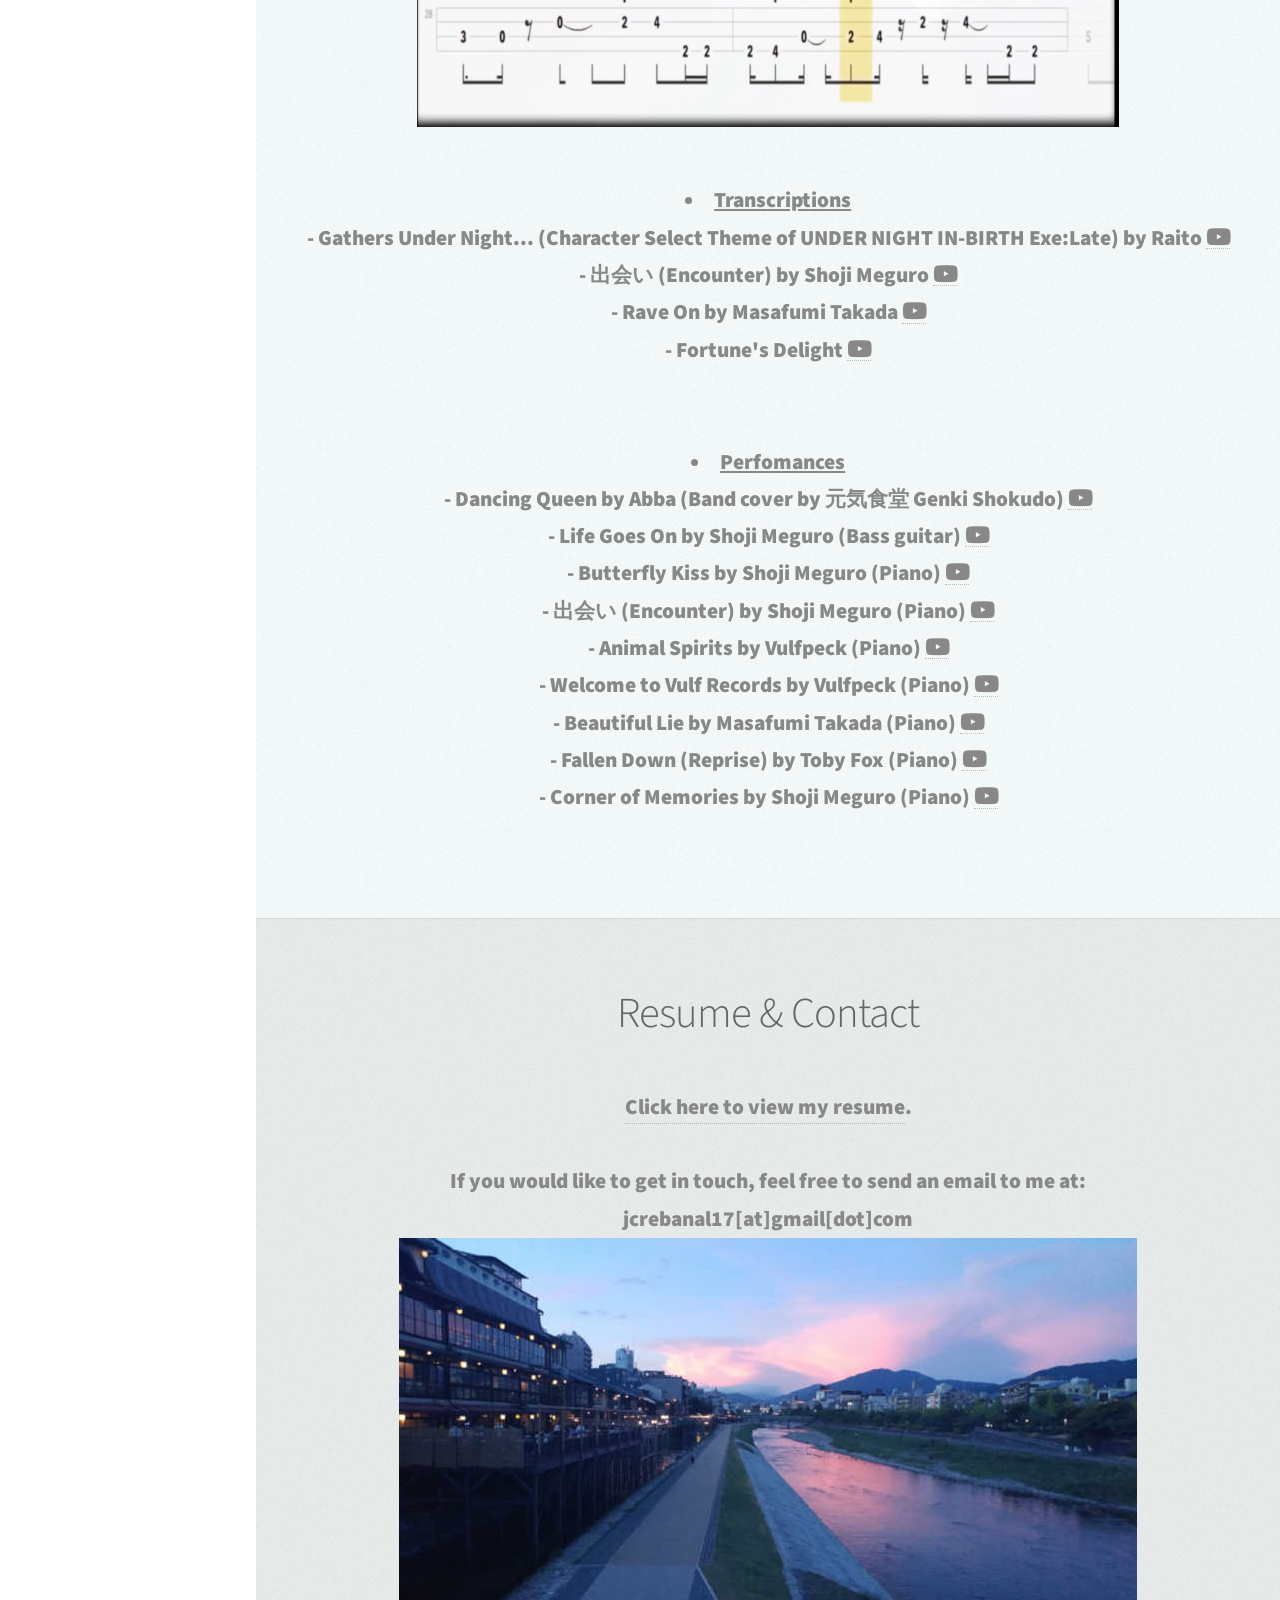
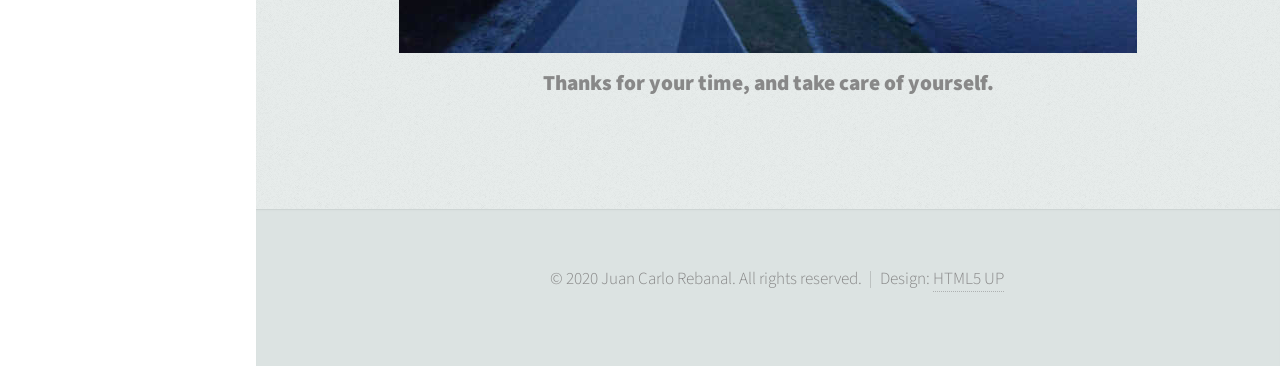
==== commit 9cb3e01c: "updated results" ====
--- a/index.html
+++ b/index.html
@@ -399,9 +399,16 @@
                             <li><u>To compete</u>, EVO 2020 (Tekken 7), Las Vegas</li>
                             
                             <li><u>To compete</u>, EVO 2020 (Samurai Shodown), Las Vegas</li>
+
+                            <li><u>2nd</u>, Tekken 7 Online Tournament #1, FGC at UCLA <a href="https://www.youtube.com/watch?v=986FLXEhT6I" class="fab fa-youtube"></a>
+                            <a href="https://challonge.com/ja/UCLATekken7indoors" class="fas fa-link"></a>
+                            </li>
                             
                             <li><u>2nd</u>, Tekken 7 Online Tournament #0, FGC at UCLA <a href="https://youtu.be/AXmRDd5vnGM?t=4740" class="fab fa-youtube"></a>
                             </li>
+                            
+                            <li><u>2nd</u>, Ultra Street Fighter 4 Tournament, FGC at UCLA <a href="https://challonge.com/2zbm54ht" class="fas fa-link"></a>
+                            </li>                            
                             
                             <li><u>2nd</u>, UniCLAsh #7, FGC at UCLA <a href="https://www.youtube.com/watch?v=ARjezf0p3-M" class="fab fa-youtube"></a>
                             </li>
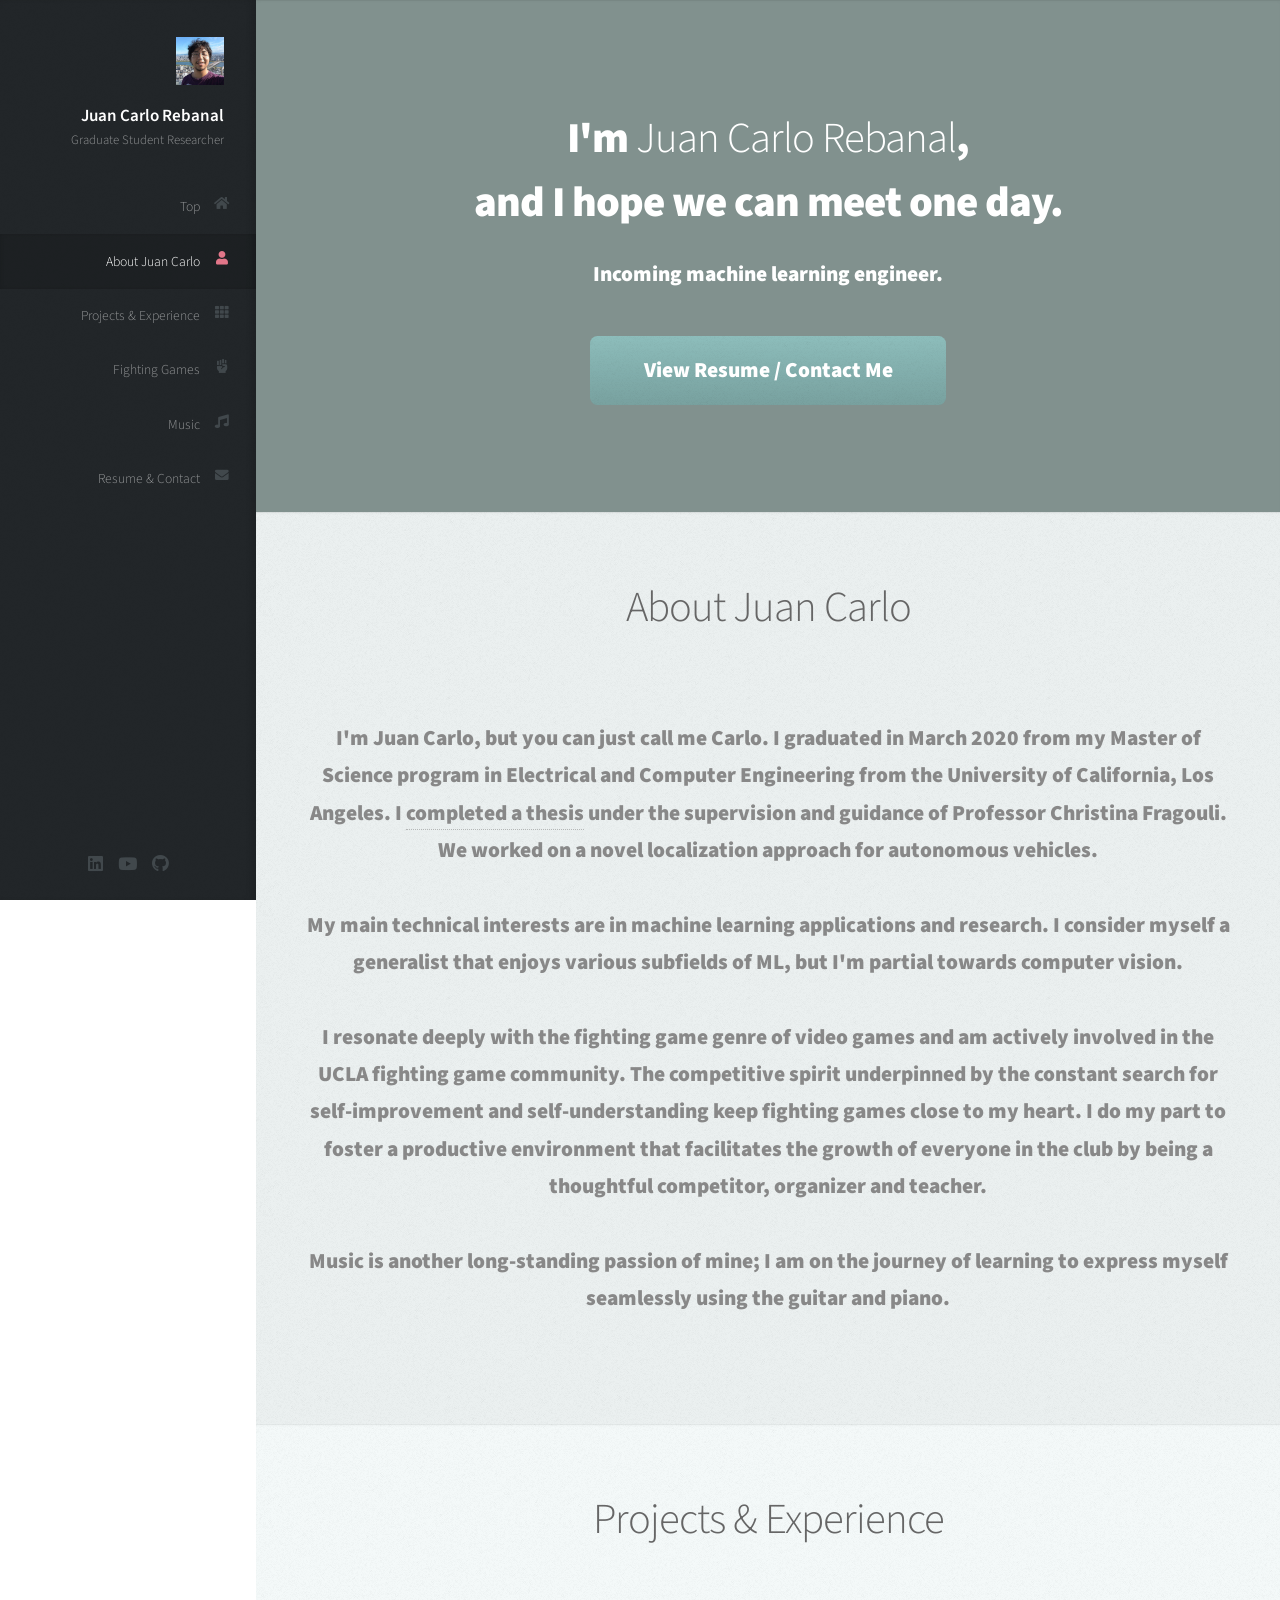
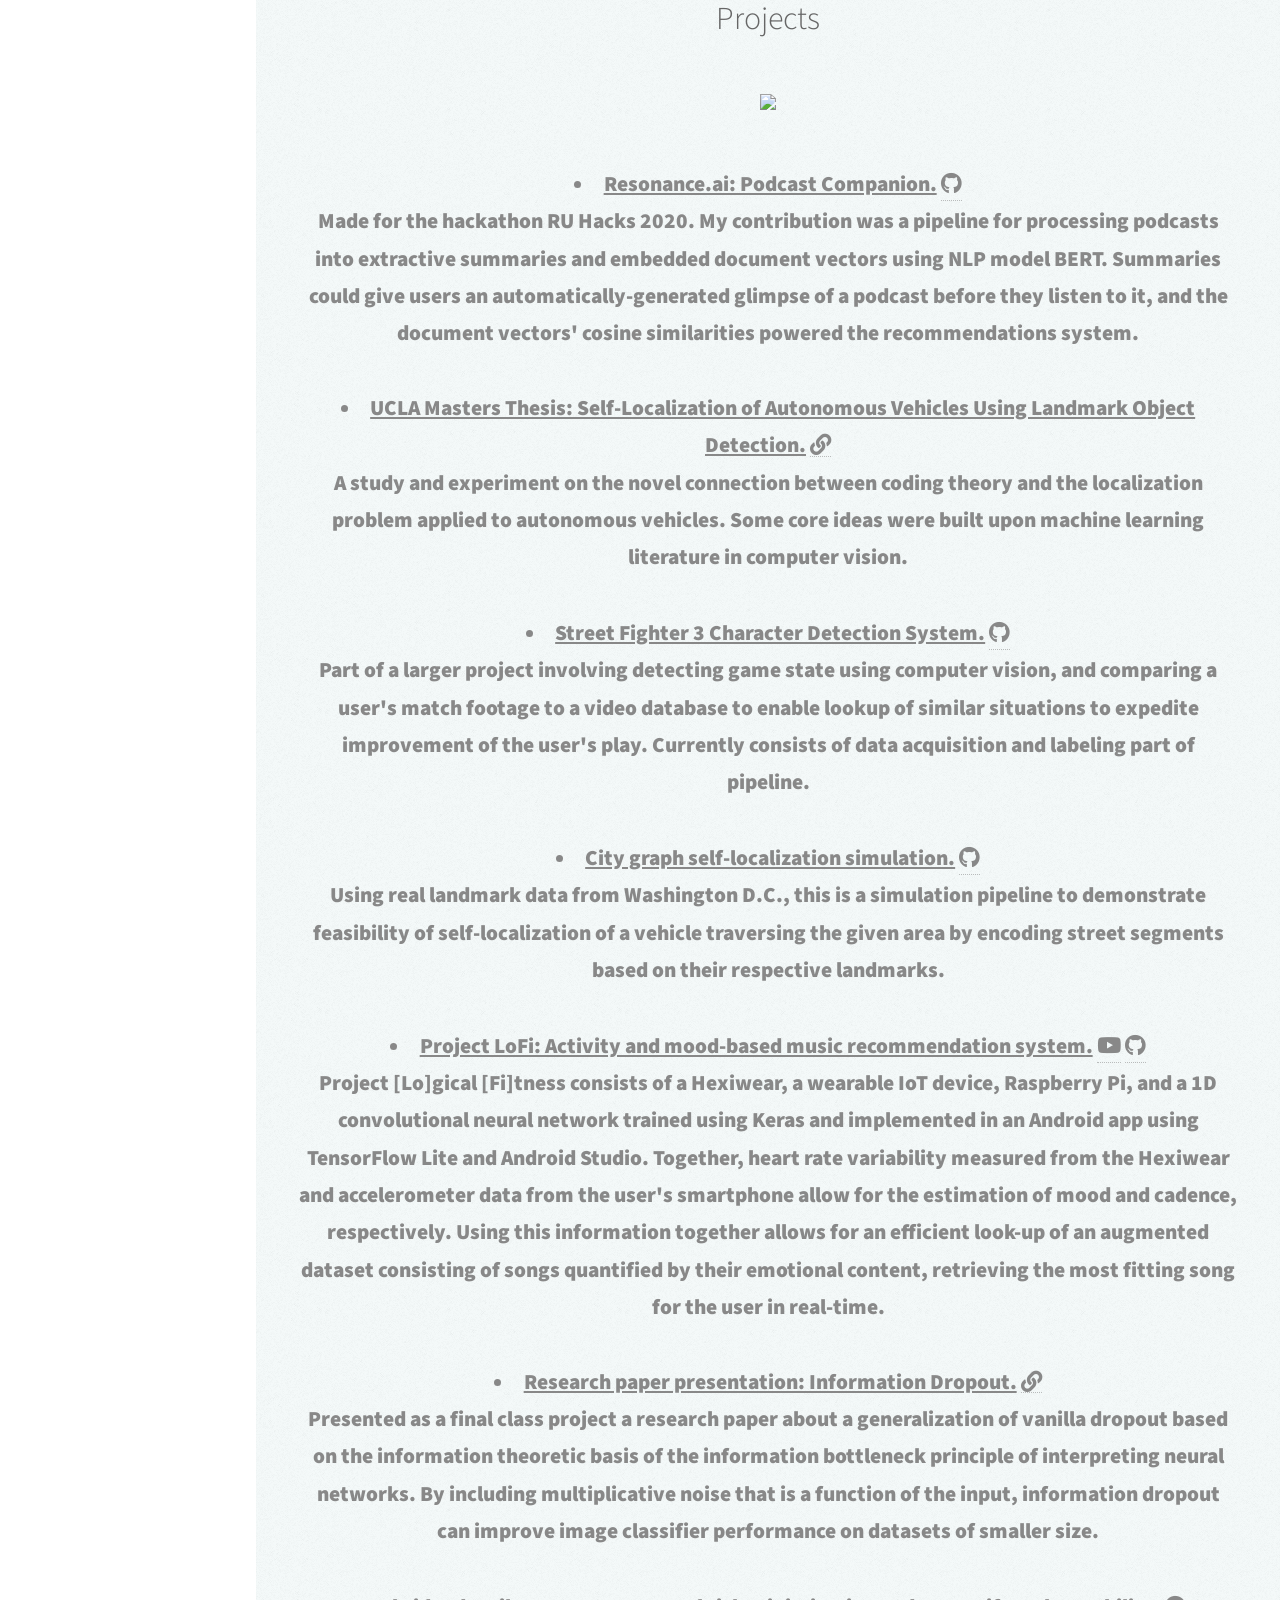
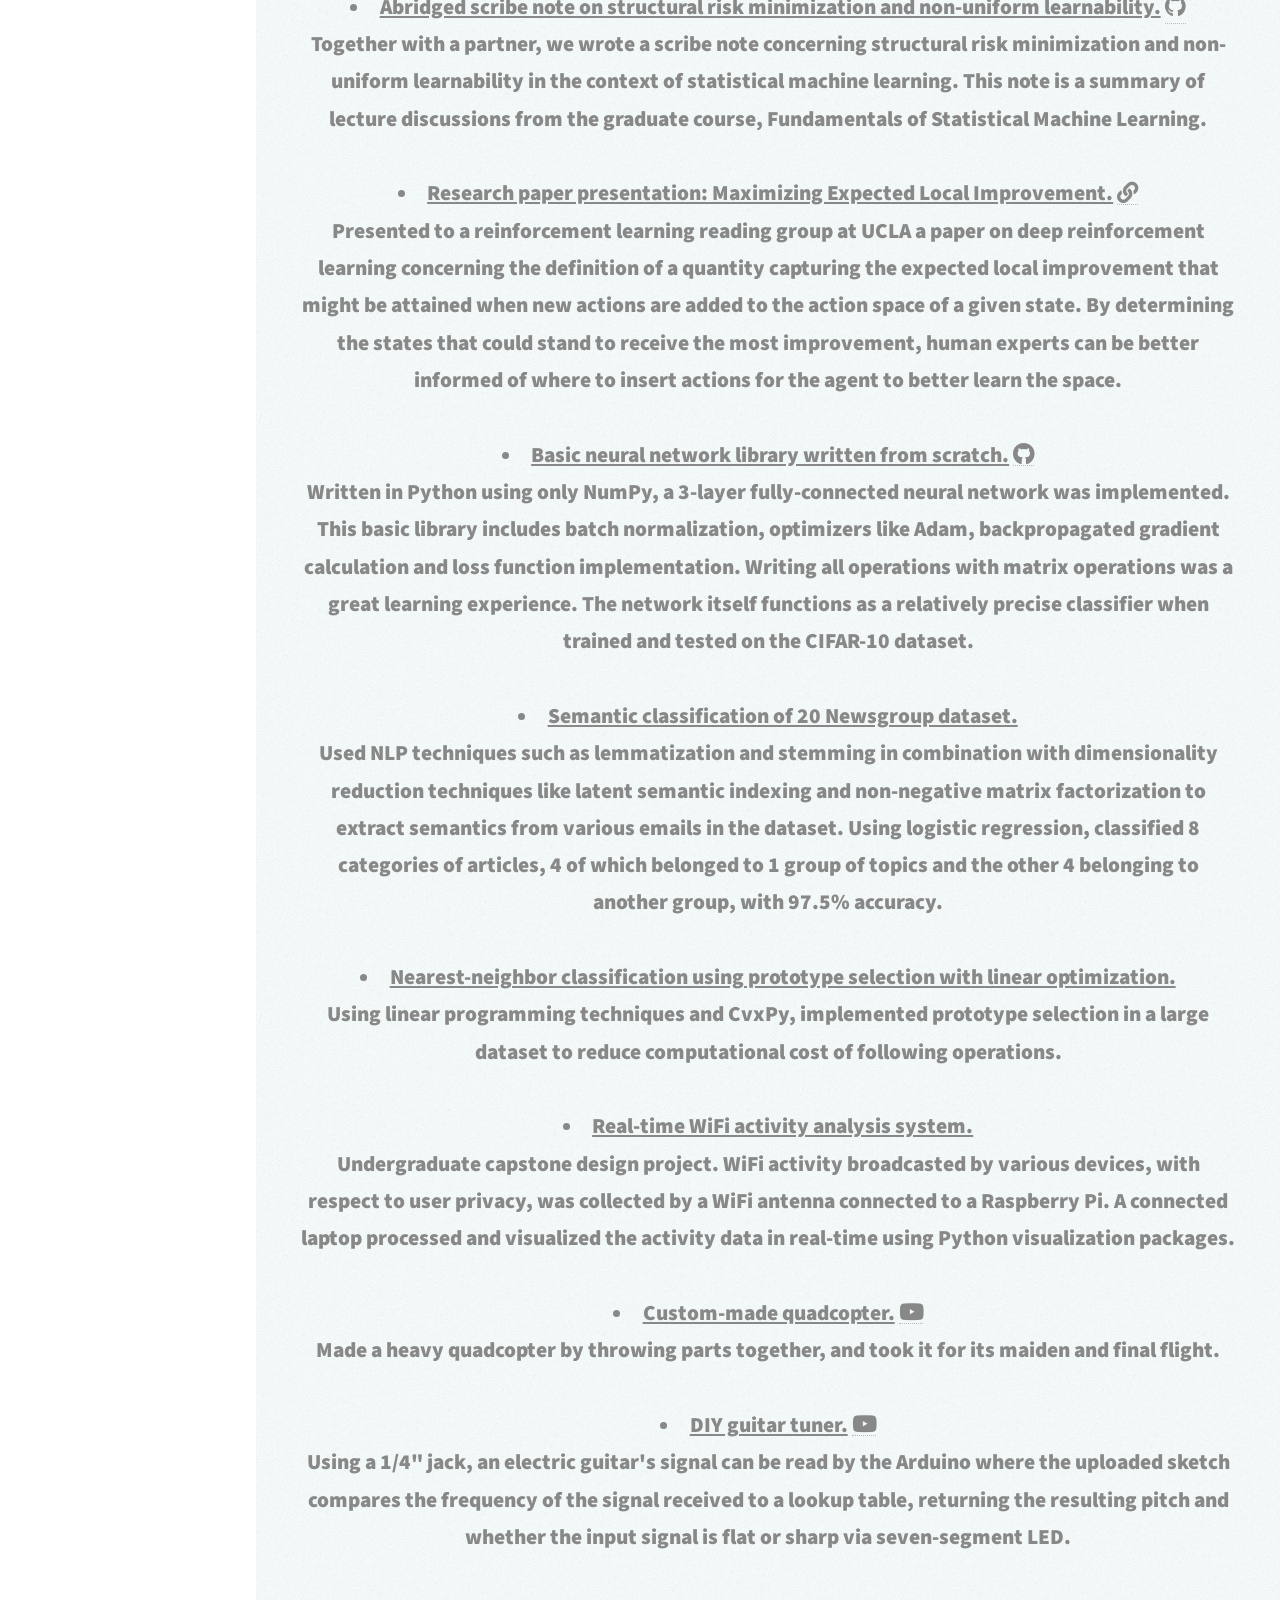
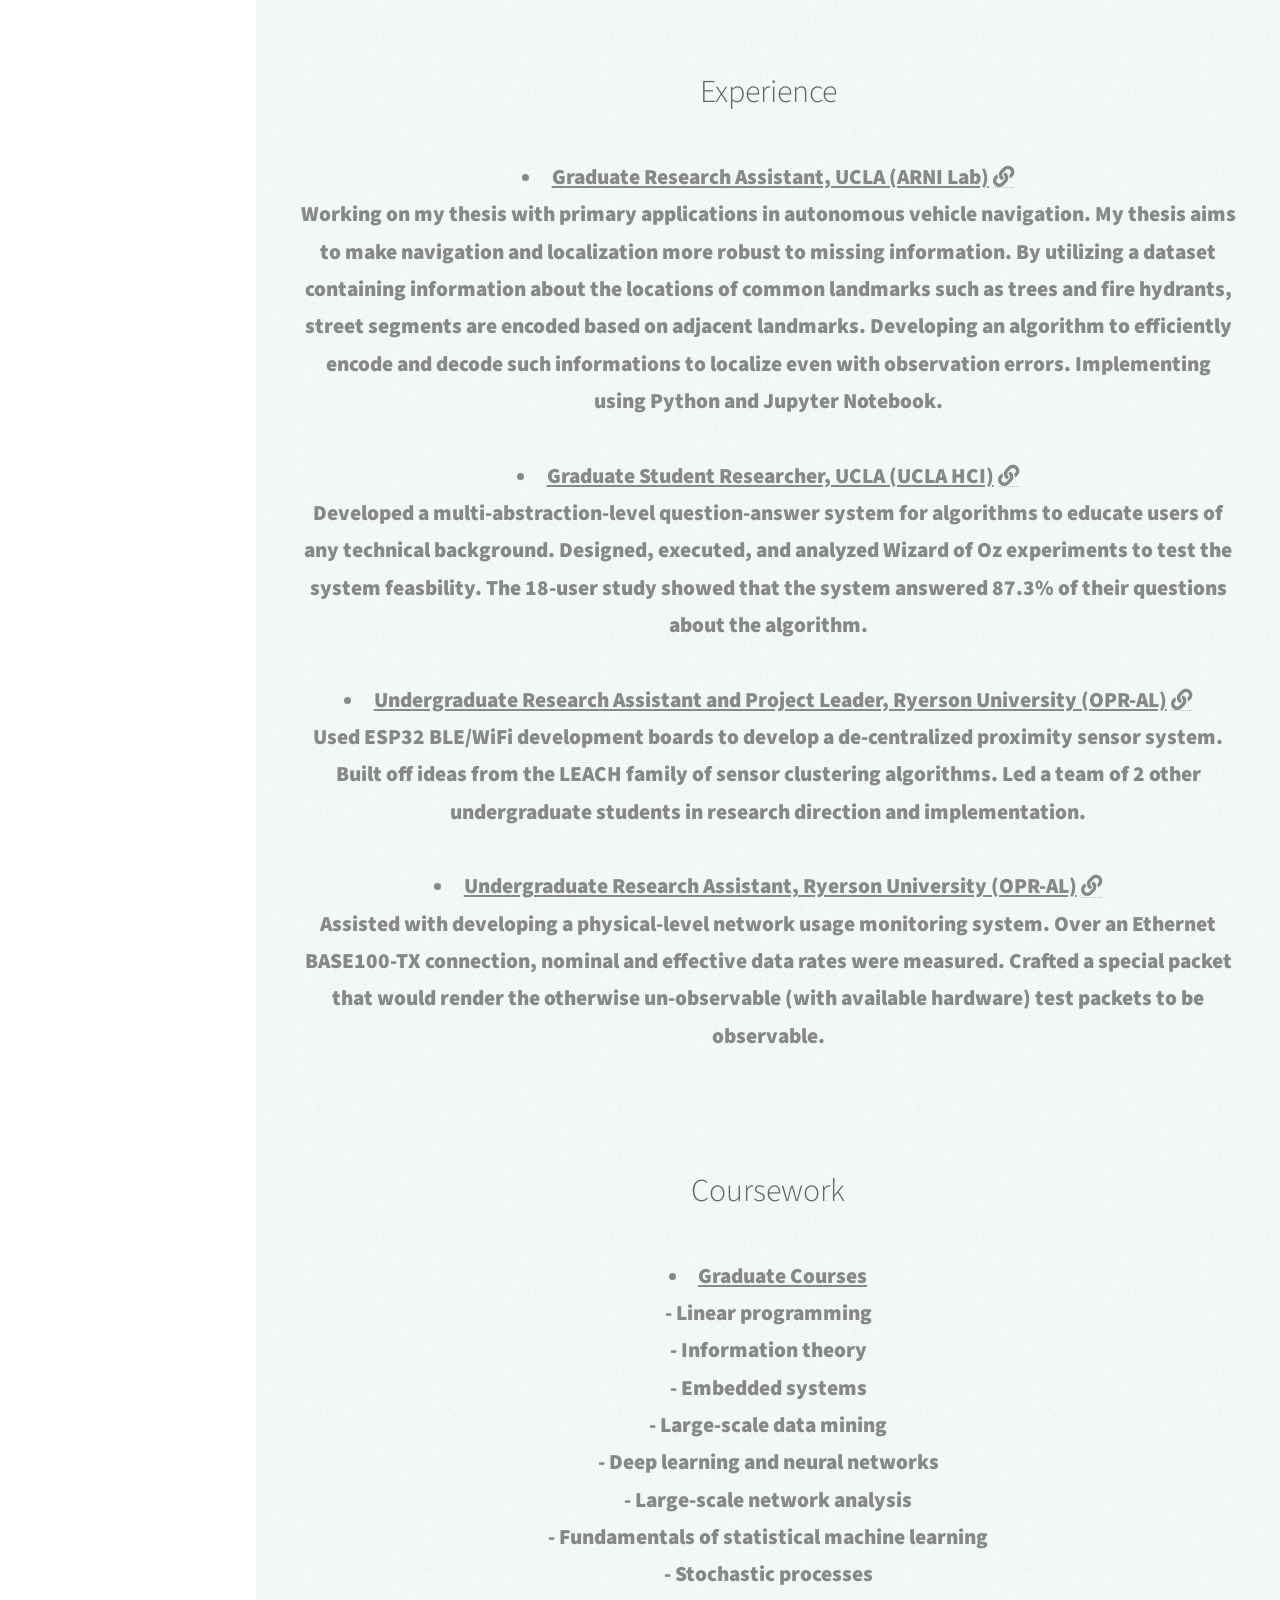
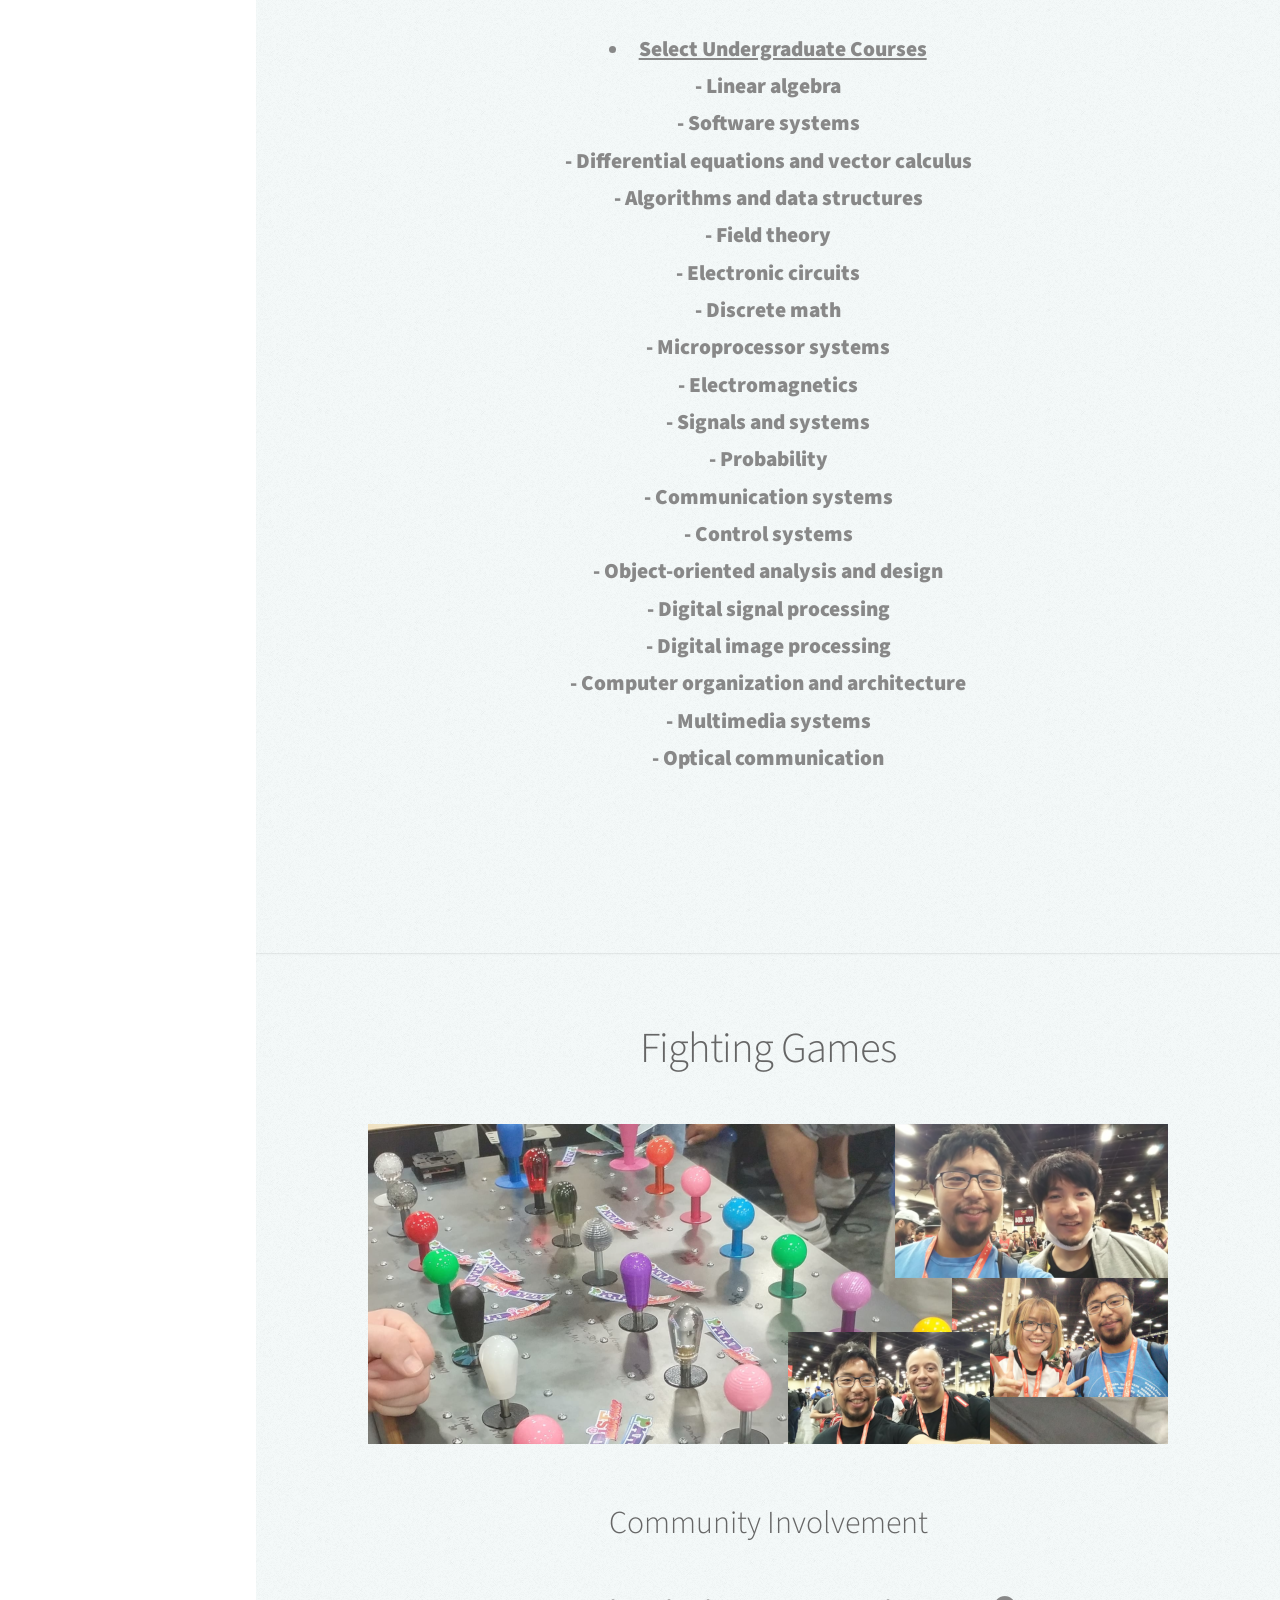
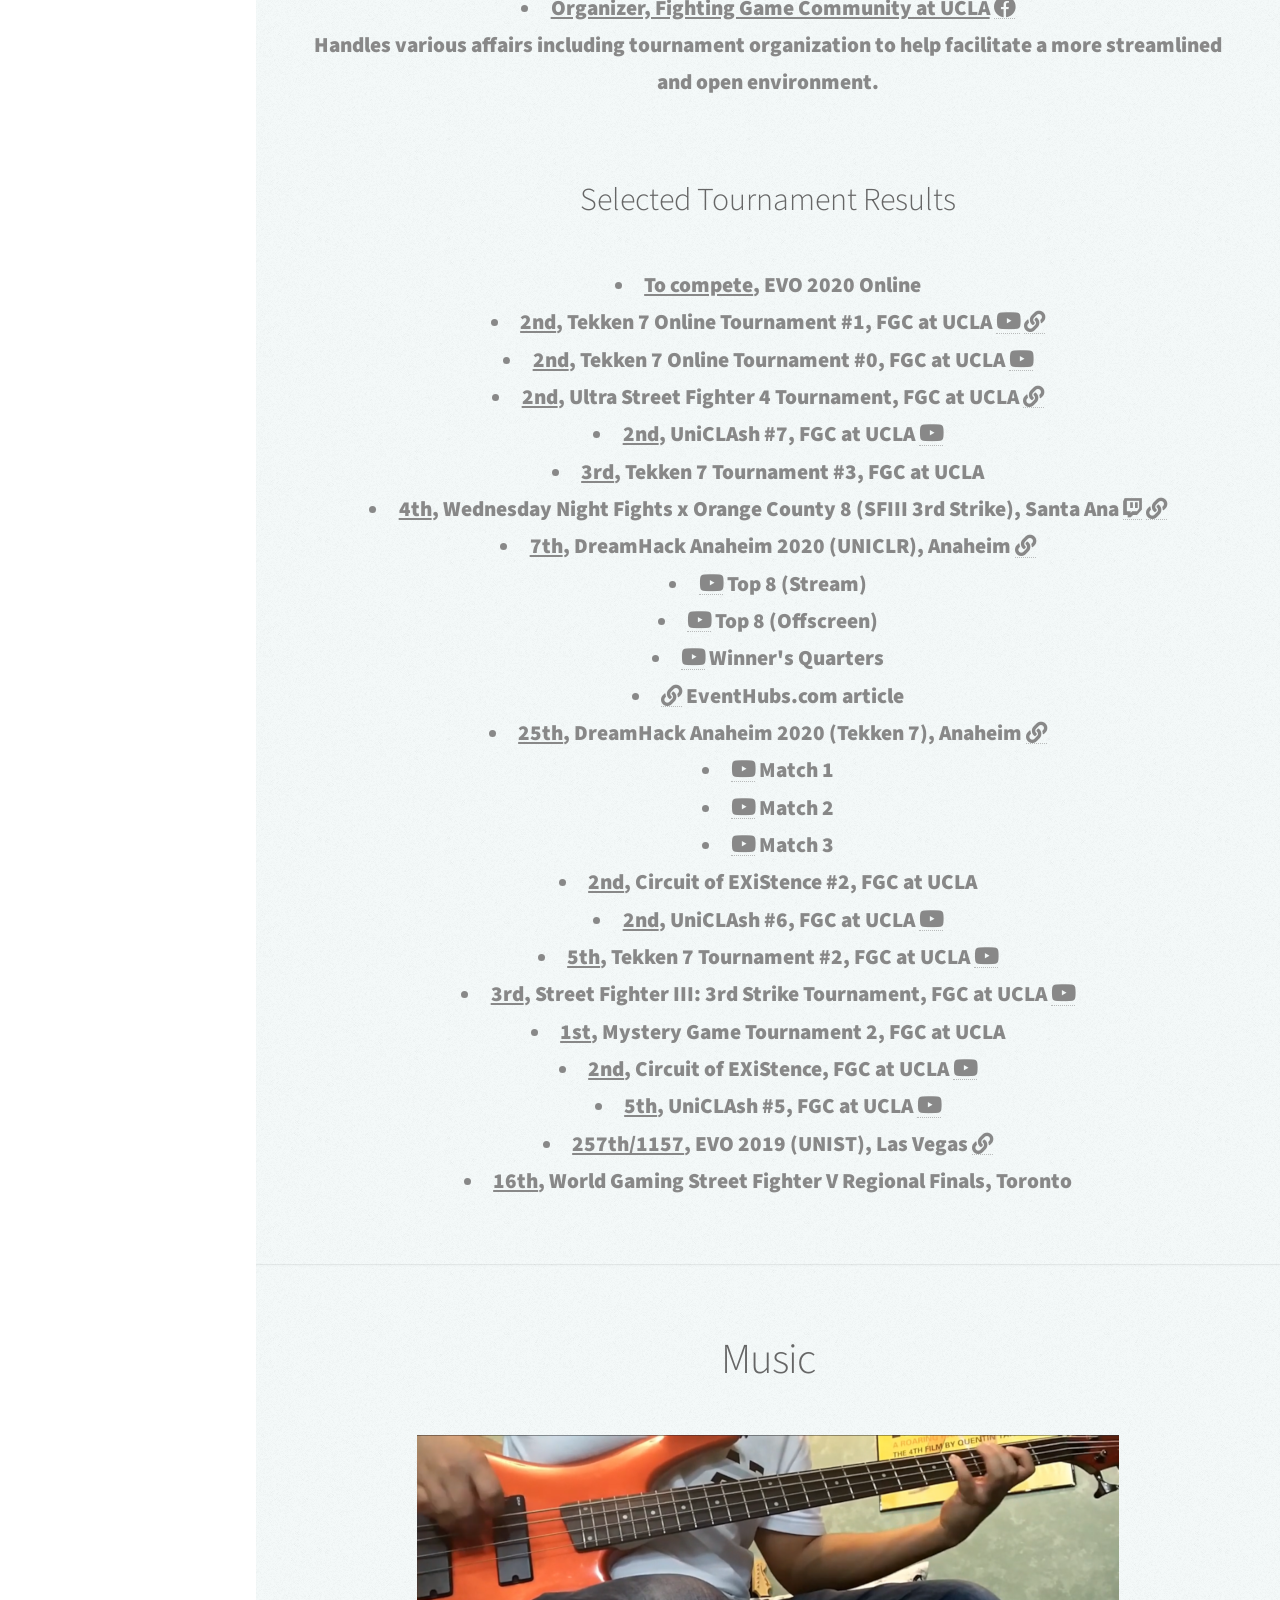
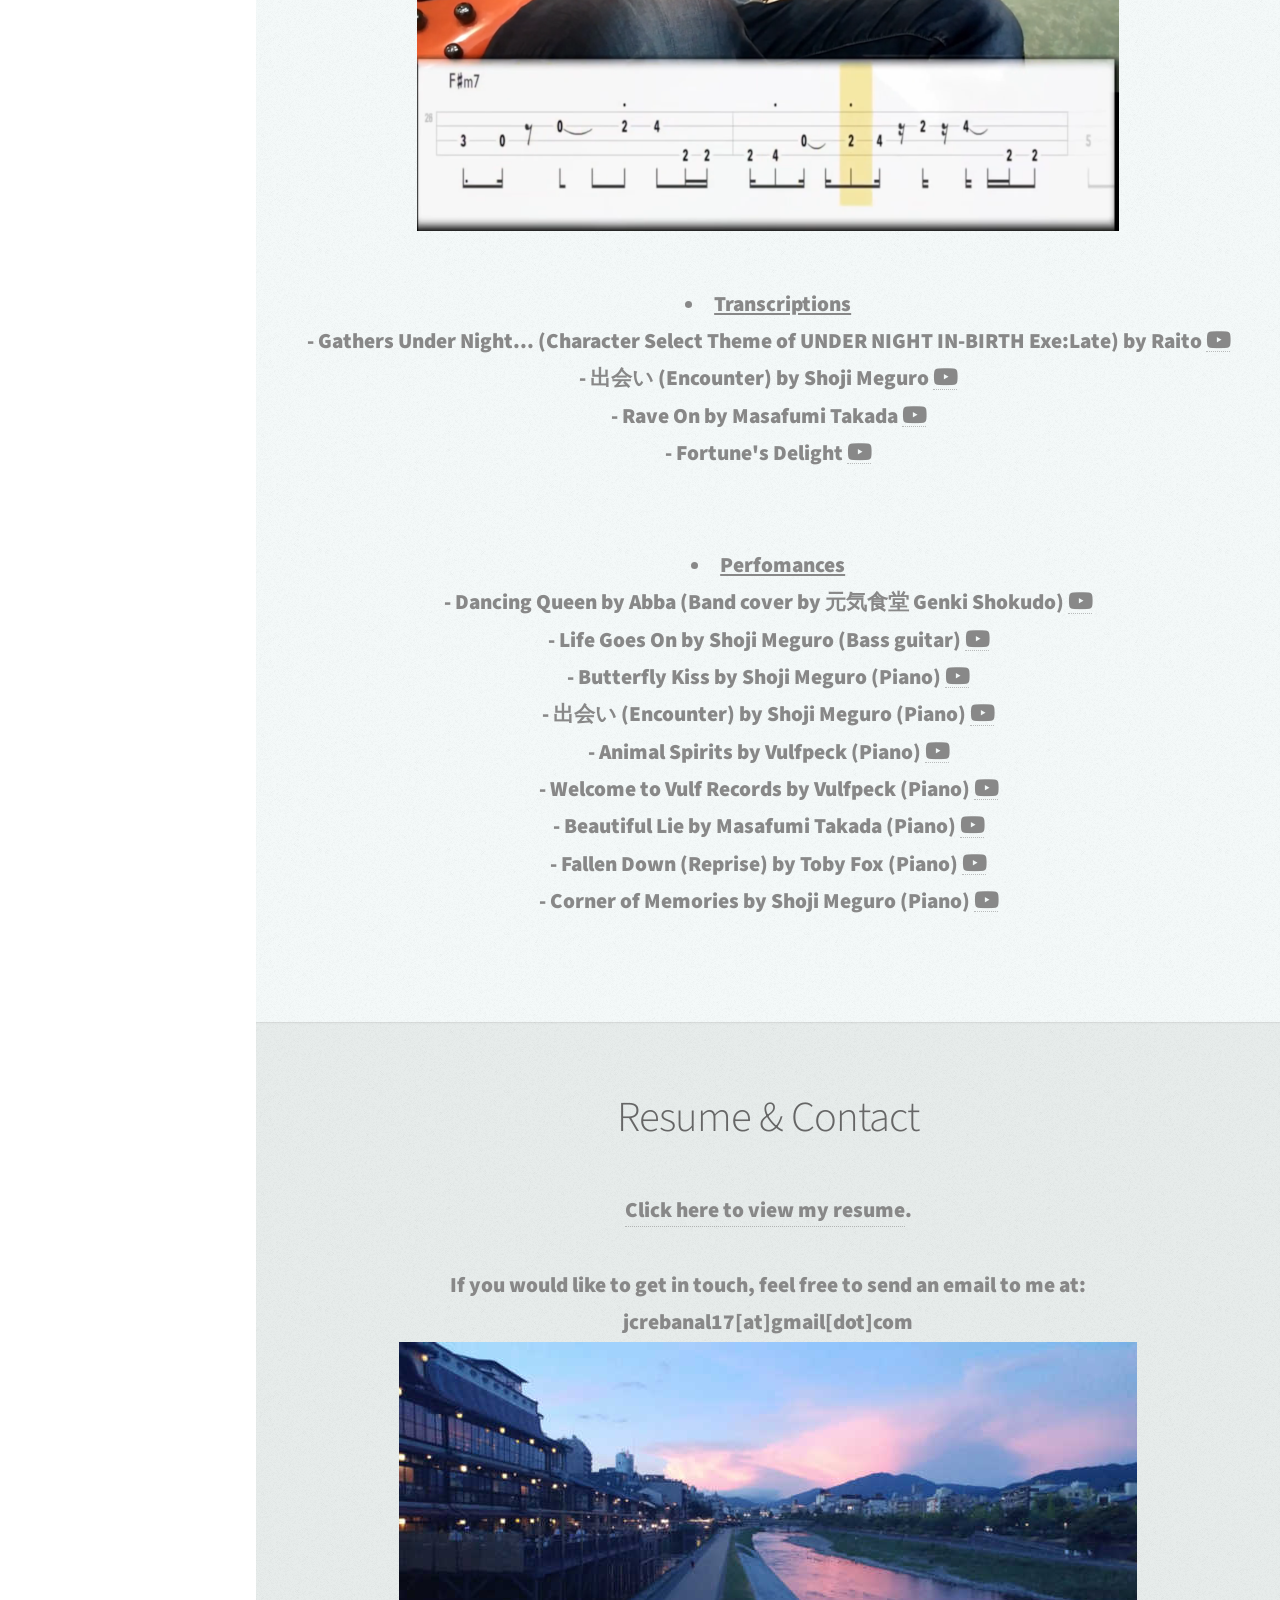
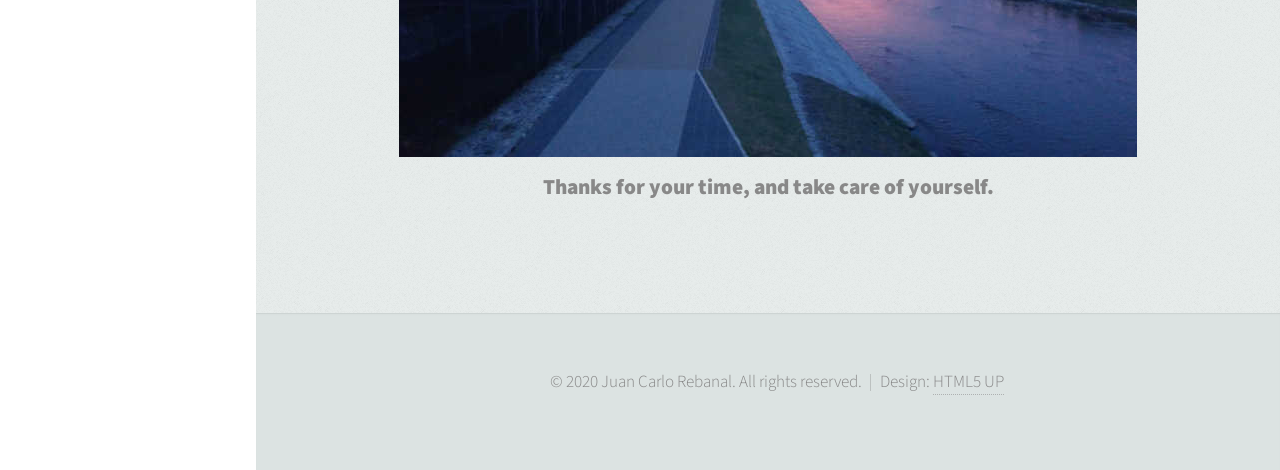
==== commit bdd170b1: "updates" ====
--- a/index.html
+++ b/index.html
@@ -61,7 +61,7 @@
 
 							<header>
 								<h2 class="alt">I'm <strong>Juan Carlo Rebanal</strong>, <br>and I hope we can meet one day.</h2>
-								<p>Currently seeking a full-time position.</p>
+								<p>Incoming machine learning engineer.</p>
 							</header>
 
 							<footer>
@@ -82,13 +82,16 @@
 							<!-- <a href="#" class="image featured"><img src="images/pic08.jpg" alt="" /></a> -->
                             <class="image featured"><img src="images/about-me.gif" alt=""/>
 
-							<p>I'm graduating in March 2020 with my Master of Science in Electrical and Computer
-                            Engineering from UCLA. My graduate education and thesis focused on machine learning. 
-                            I'm currently looking for a full-time position as a machine learning engineer or 
-                            software engineer. In particular, I'm most interested in the areas of deep 
-                            reinforcement learning and computer vision. My thesis presents a method for 
-                            self-driving cars to localize without the need for GPS information by using 
-                            common landmarks such as fire hydrants or trash cans. <br><br>
+                            <p>I'm Juan Carlo, but you can just call me Carlo. I graduated in March 
+                            2020 from my Master of Science program in Electrical and Computer Engineering 
+                            from the University of California, Los Angeles. I <a href="https://escholarship.org/uc/item/0td4h8wk#main">completed a 
+                            thesis</a> under the 
+                            supervision and guidance of Professor Christina Fragouli. We worked on a novel
+                            localization approach for autonomous vehicles.<br><br>
+
+							My main technical interests are in machine learning applications and research. 
+                            I consider myself a generalist that enjoys various subfields of ML, but I'm partial 
+                            towards computer vision.<br><br>
                             
                             I resonate deeply with the fighting game genre of video games and am actively involved 
                             in the UCLA fighting game community. The competitive spirit underpinned by the constant 
@@ -98,7 +101,7 @@
                             organizer and teacher. <br><br>
                             
                             Music is another long-standing passion of mine; I am on the journey of learning to 
-                            express myself one-to-one using the guitar and piano. 
+                            express myself seamlessly using the guitar and piano. 
                             </p>
 
 						</div>
@@ -116,7 +119,20 @@
                                 <h3>Projects</h3>
                             </header>
                             
-                            <p><img src="images/projects.PNG"></p>
+                            <p><img src="images/sf3.gif"></p>
+                            
+                            <li><u>Resonance.ai: Podcast Companion.</u> 
+                            <a href="https://github.com/salehi2/RUhacks" class="icon brands fa-github"><span class="label">Github</span></a>
+                            <br>
+                            Made for the hackathon RU Hacks 2020. My contribution was a pipeline for processing podcasts into extractive summaries 
+                            and embedded document vectors using NLP model BERT. Summaries could give users an automatically-generated glimpse of a podcast 
+                            before they listen to it, and the document vectors' cosine similarities powered the recommendations system.</li><br>
+                            
+                            <li><u>UCLA Masters Thesis: Self-Localization of Autonomous Vehicles Using Landmark Object Detection.</u> 
+                            <a href="https://escholarship.org/uc/item/0td4h8wk#main" class="fas fa-link"><span class="label"></span></a>
+                            <br>
+                            A study and experiment on the novel connection between coding theory and the localization problem applied to 
+                            autonomous vehicles. Some core ideas were built upon machine learning literature in computer vision. </li><br>
 
 							<li><u>Street Fighter 3 Character Detection System.</u> 
                             <a href="https://github.com/jcr179/3s_lookup" class="icon brands fa-github"><span class="label">Github</span></a>
@@ -394,11 +410,7 @@
 								<h3>Selected Tournament Results</h2>
 							</header>
 
-                            <li><u>To compete</u>, EVO 2020 (UNICLR), Las Vegas</li>
-                            
-                            <li><u>To compete</u>, EVO 2020 (Tekken 7), Las Vegas</li>
-                            
-                            <li><u>To compete</u>, EVO 2020 (Samurai Shodown), Las Vegas</li>
+                            <li><u>To compete</u>, EVO 2020 Online</li>
 
                             <li><u>2nd</u>, Tekken 7 Online Tournament #1, FGC at UCLA <a href="https://www.youtube.com/watch?v=986FLXEhT6I" class="fab fa-youtube"></a>
                             <a href="https://challonge.com/ja/UCLATekken7indoors" class="fas fa-link"></a>
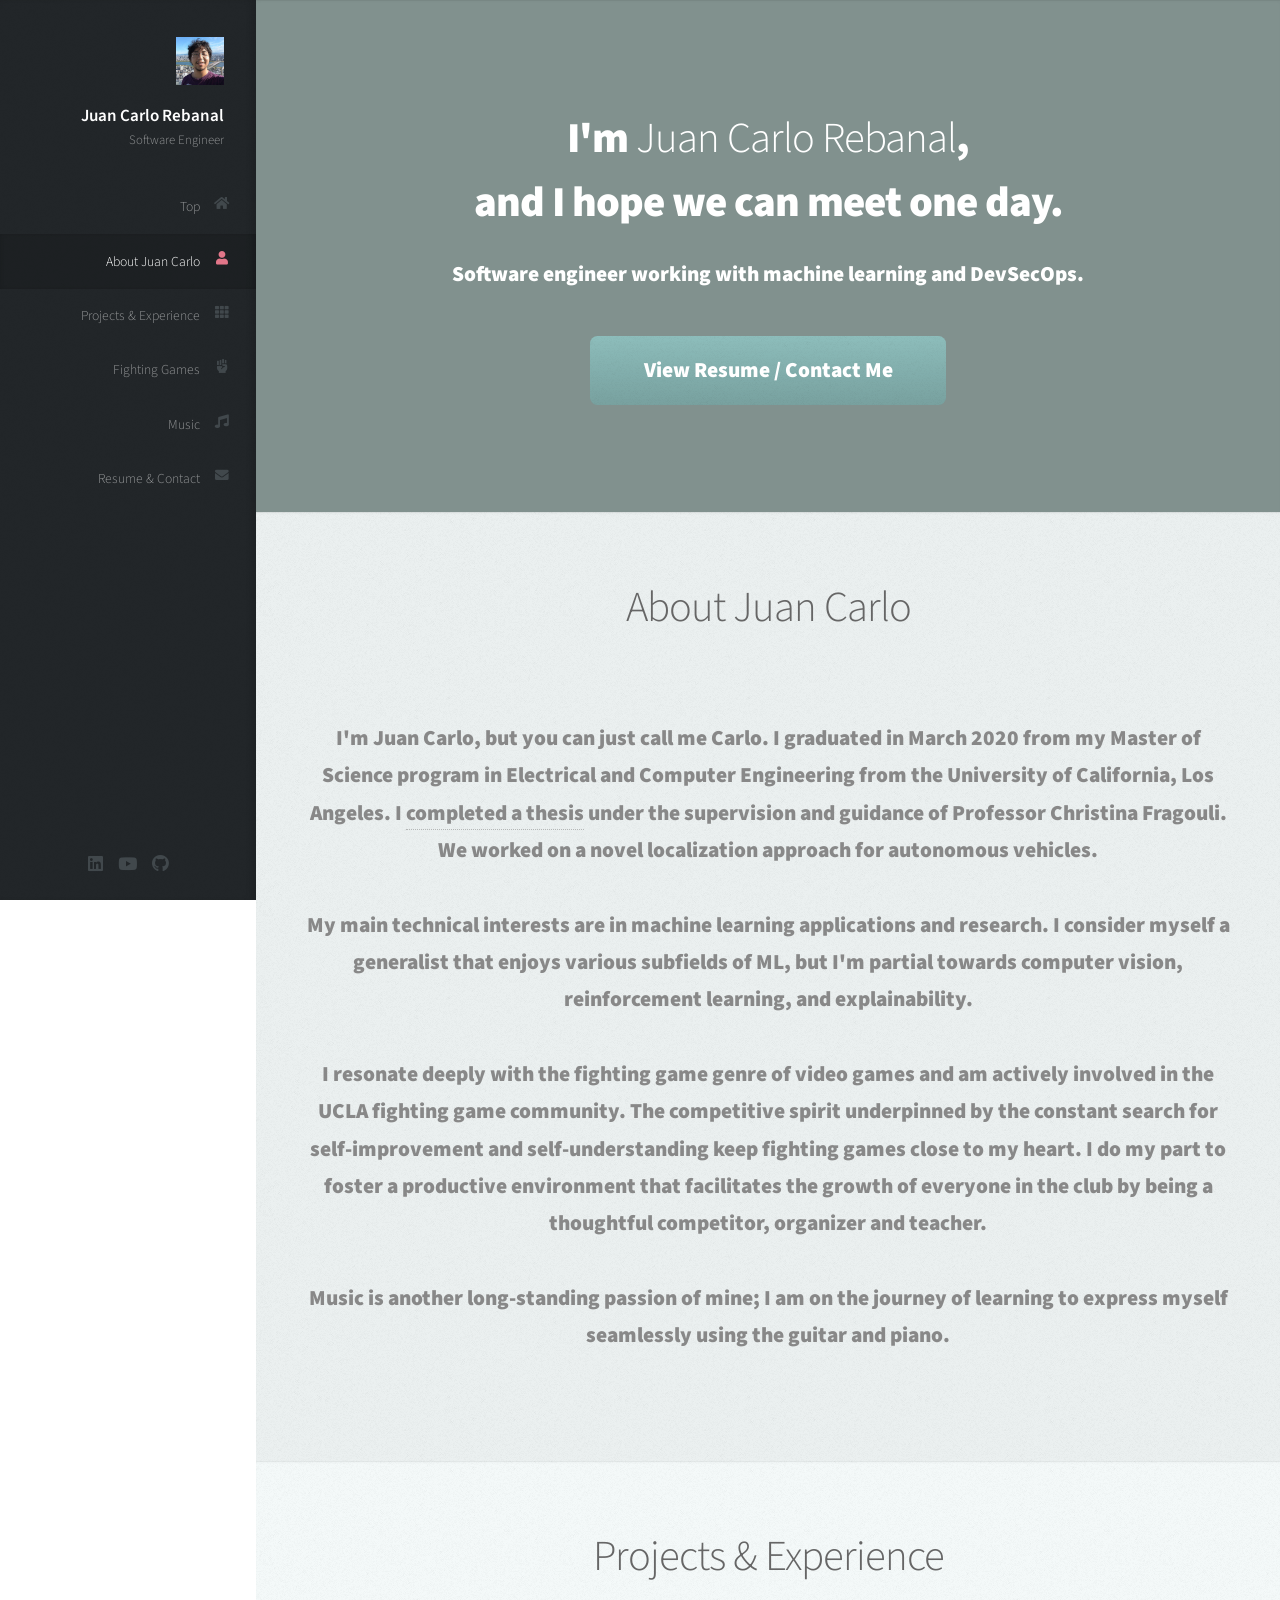
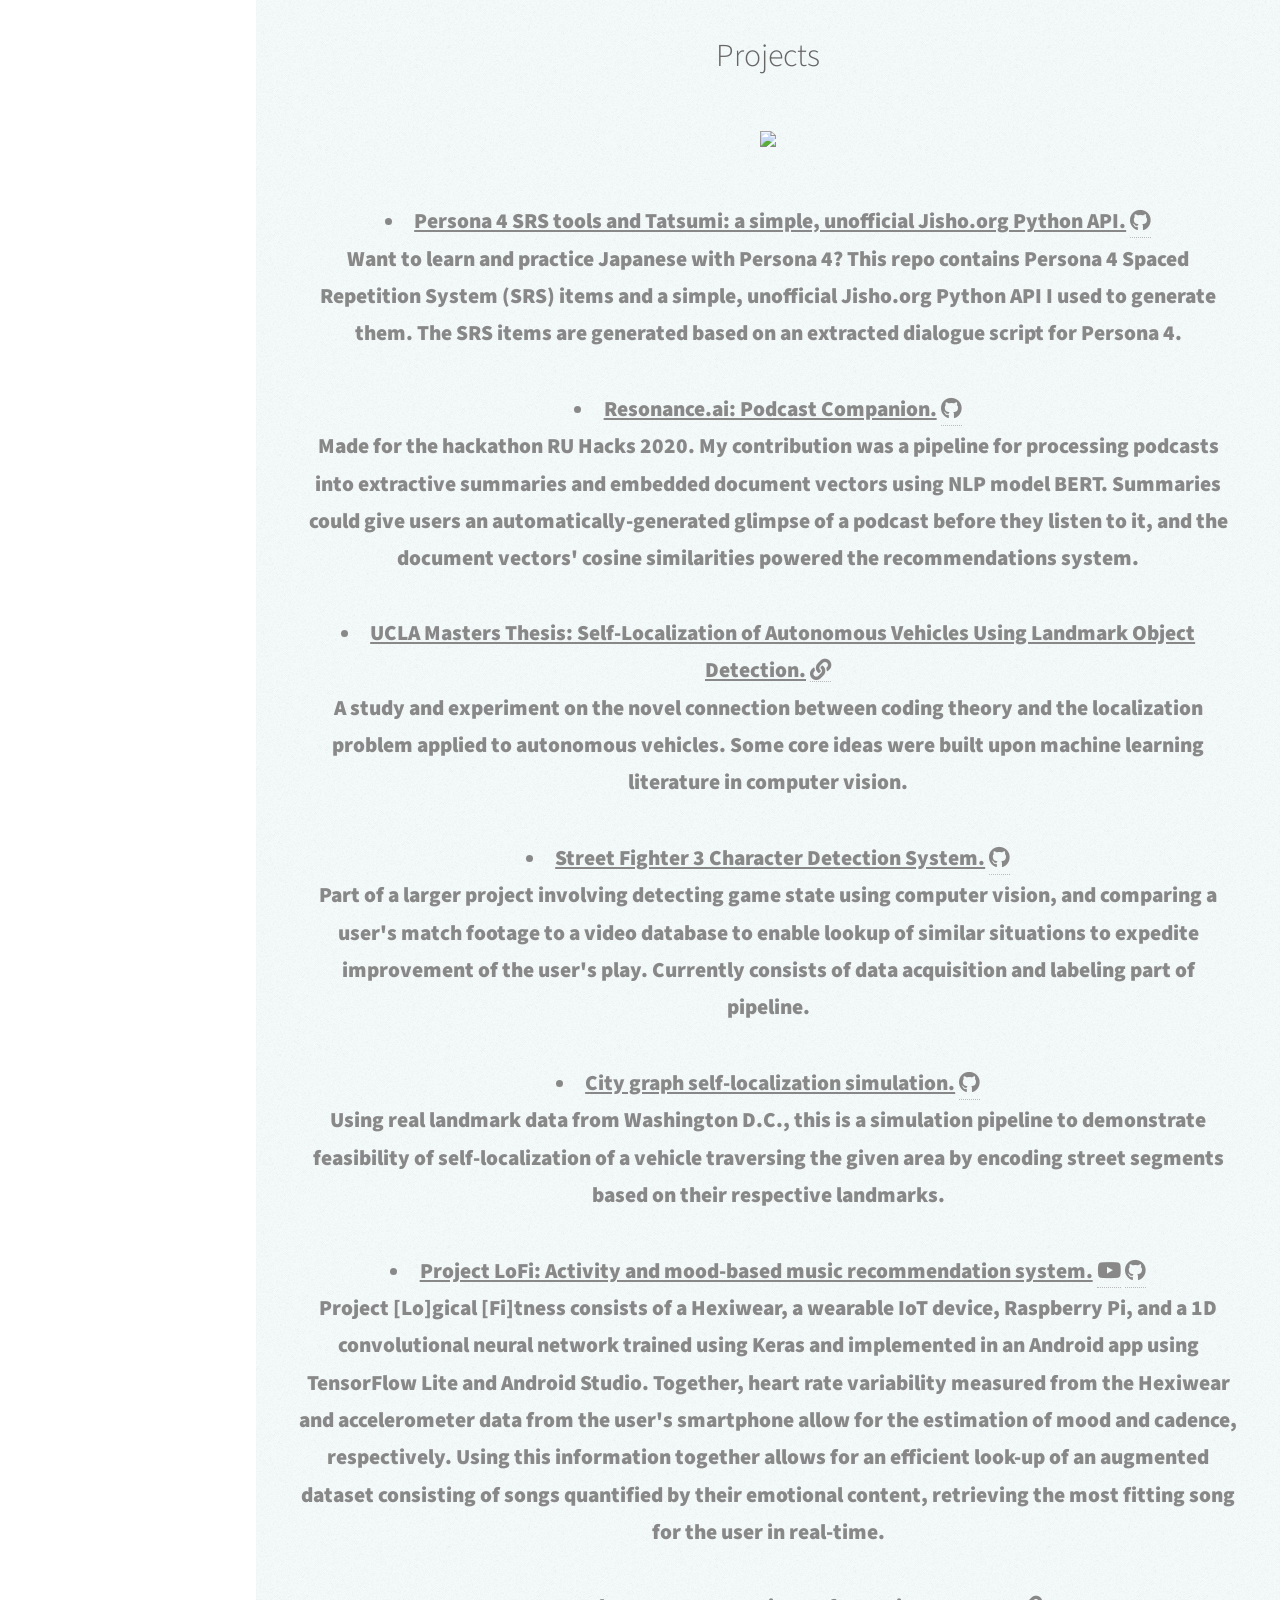
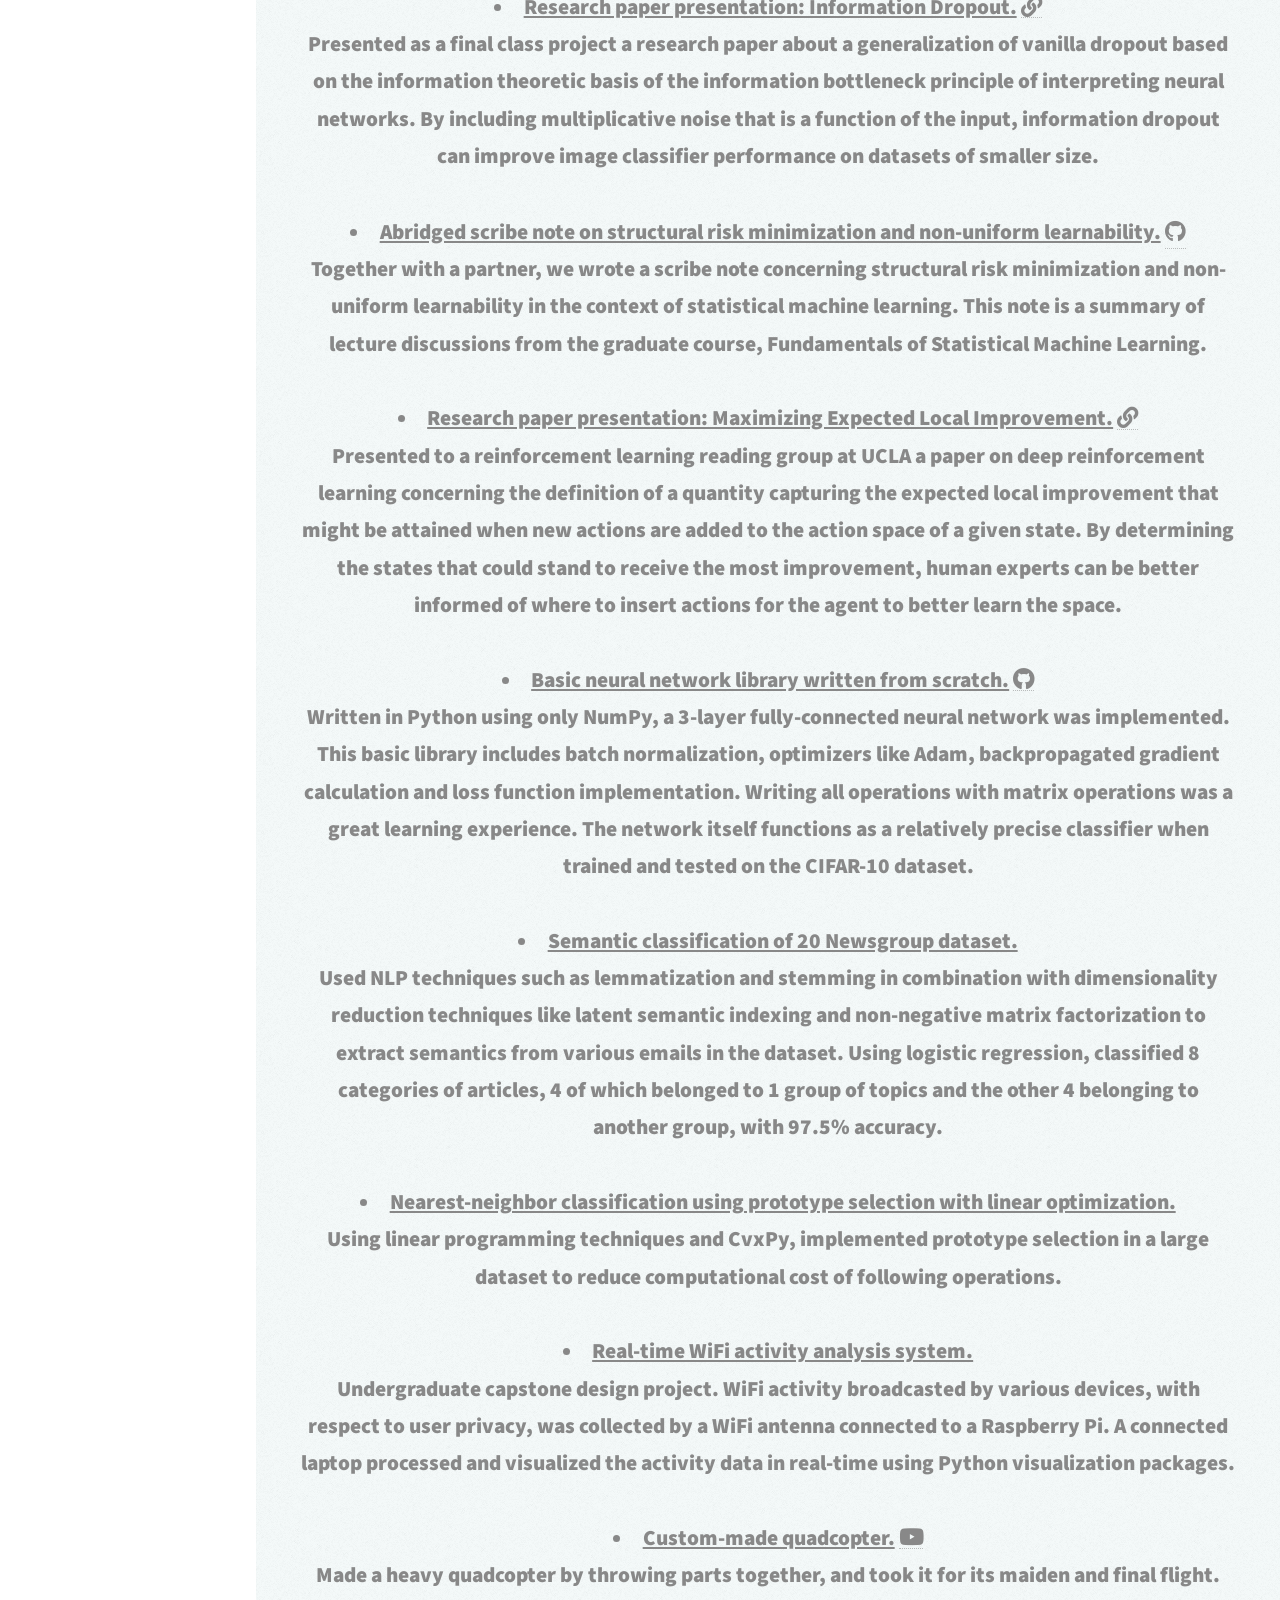
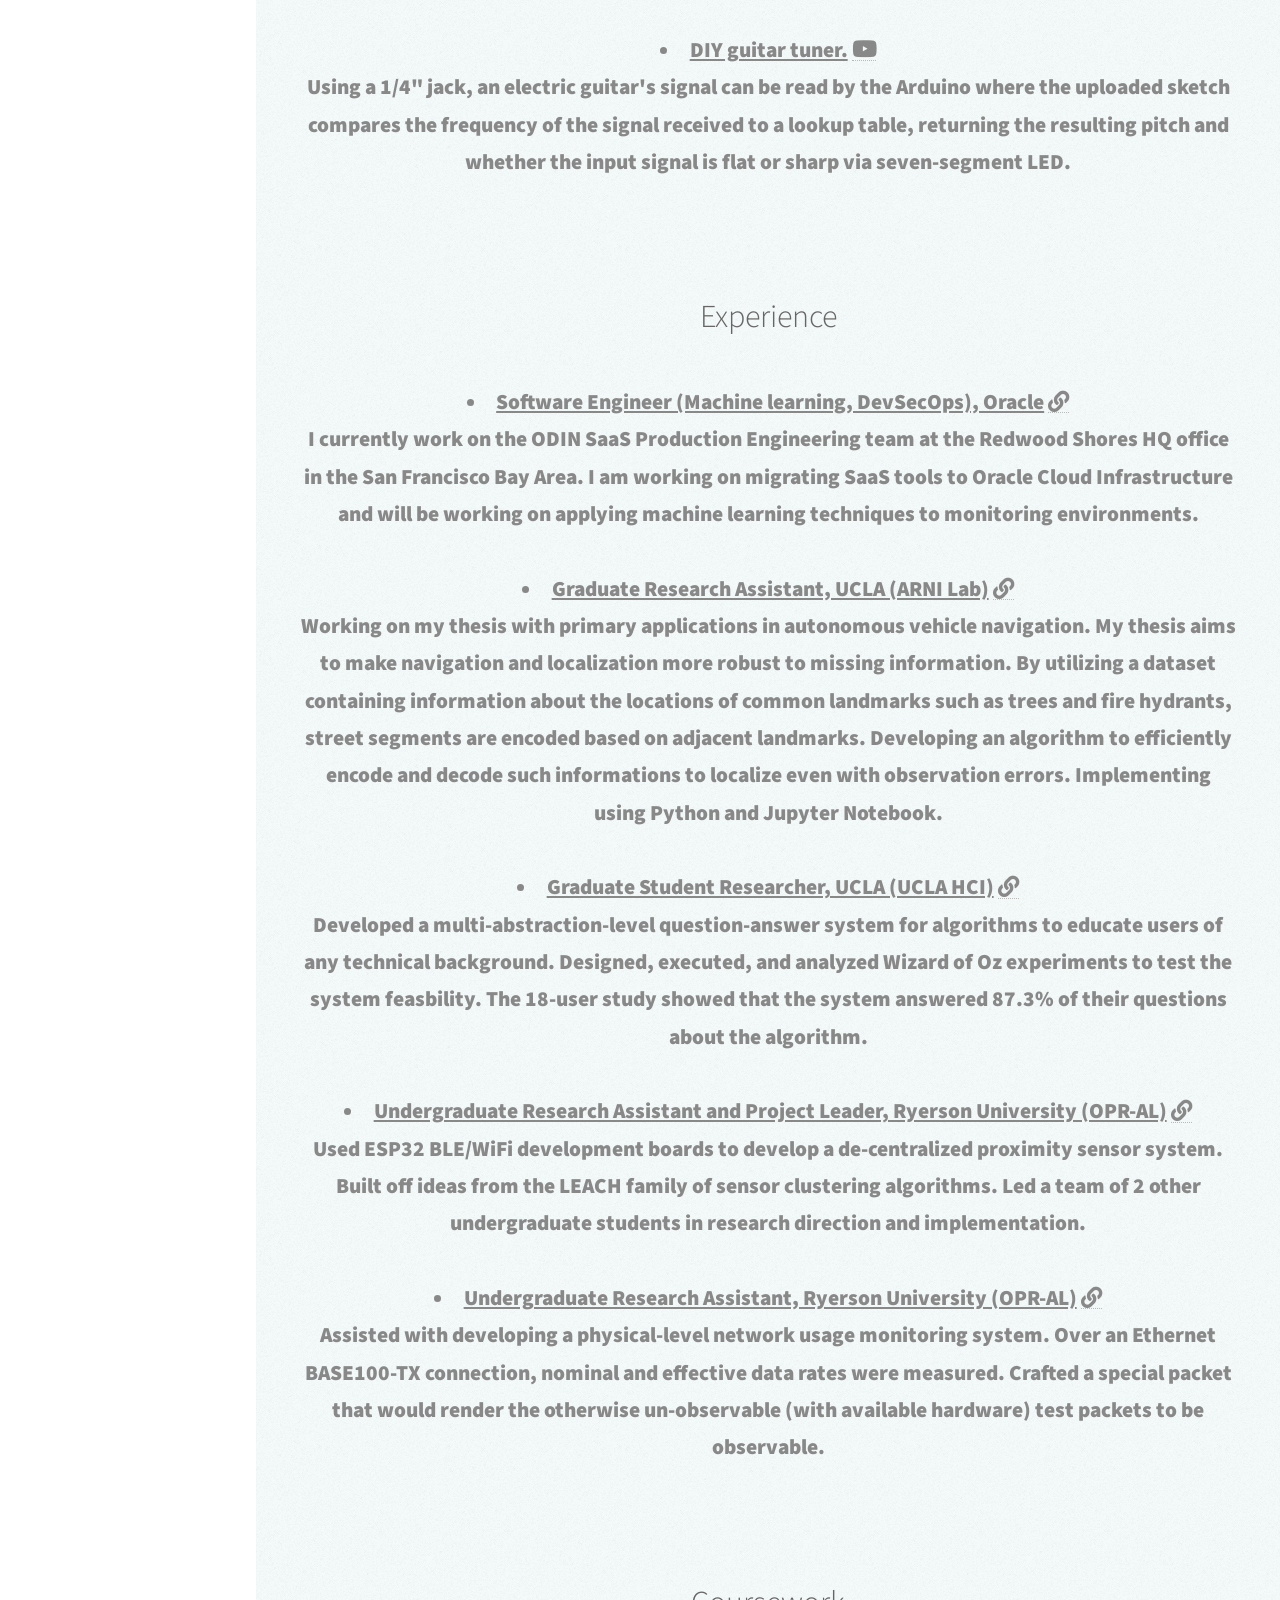
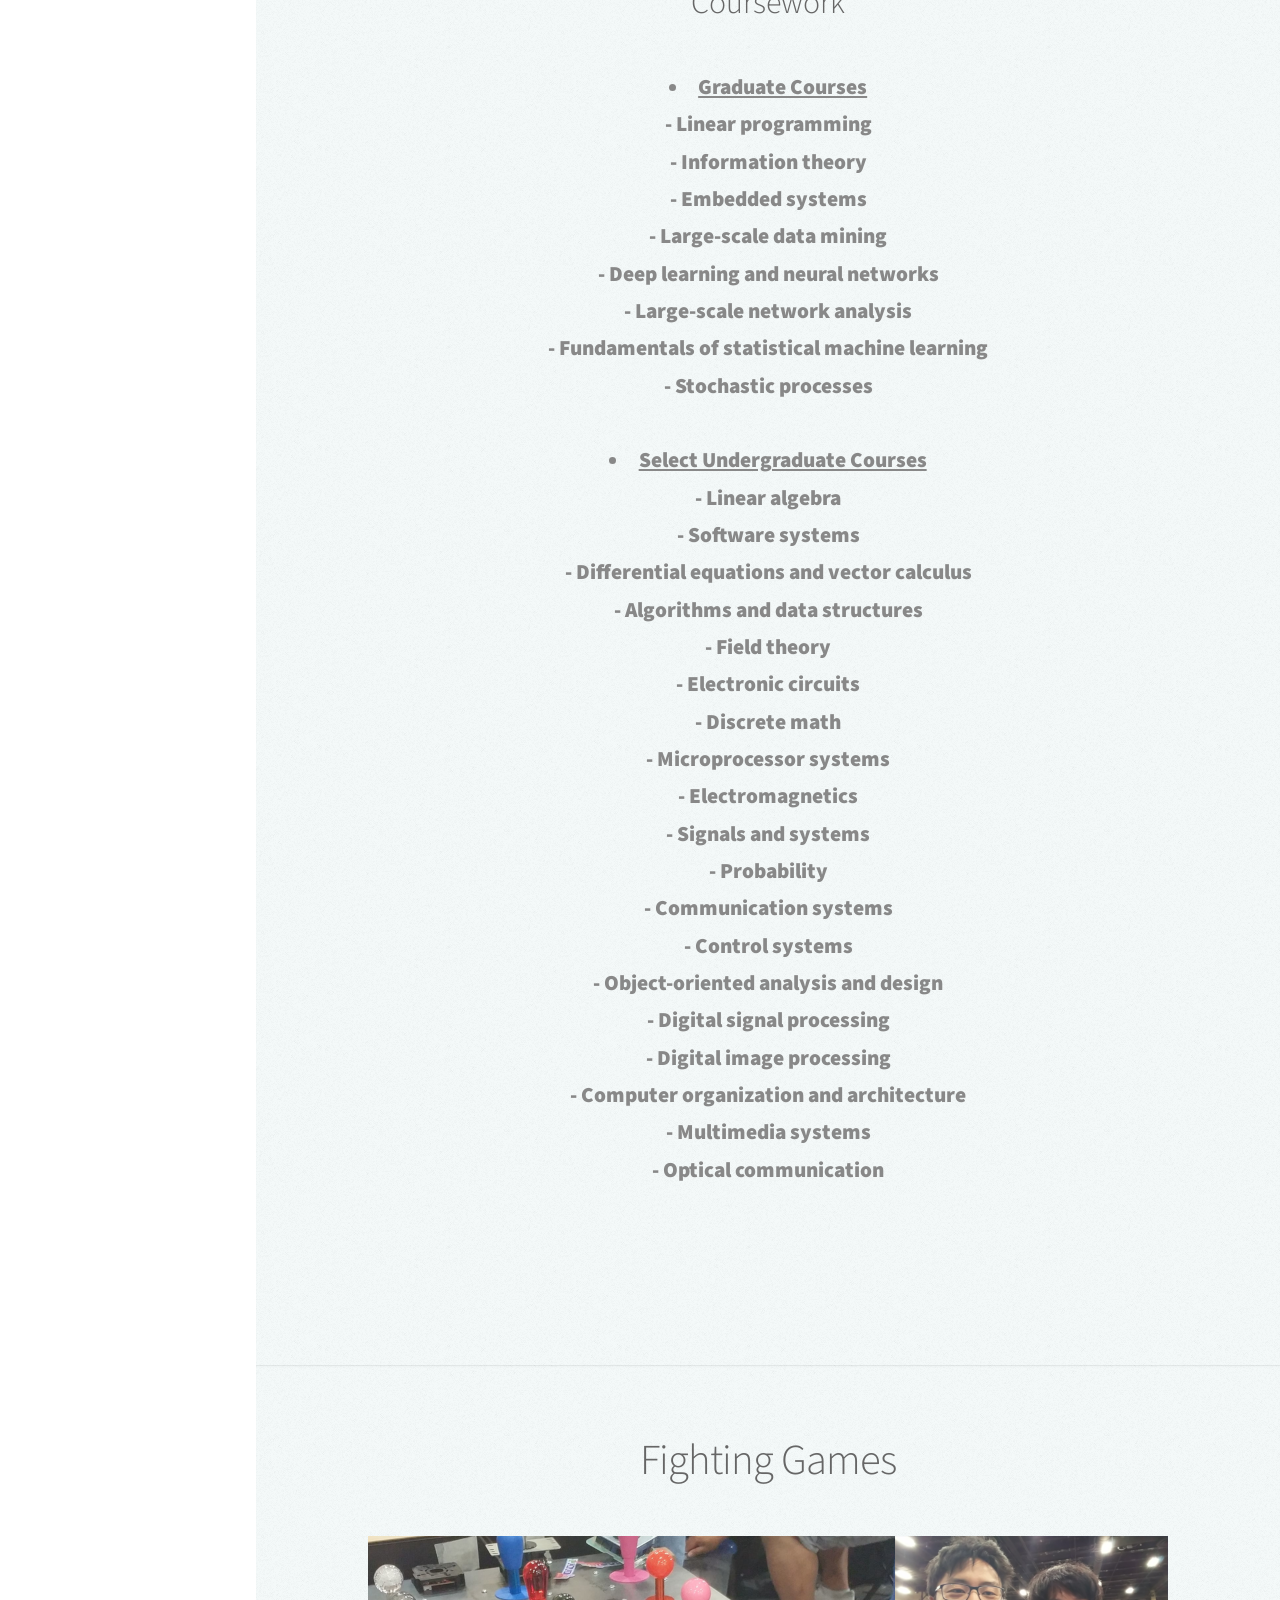
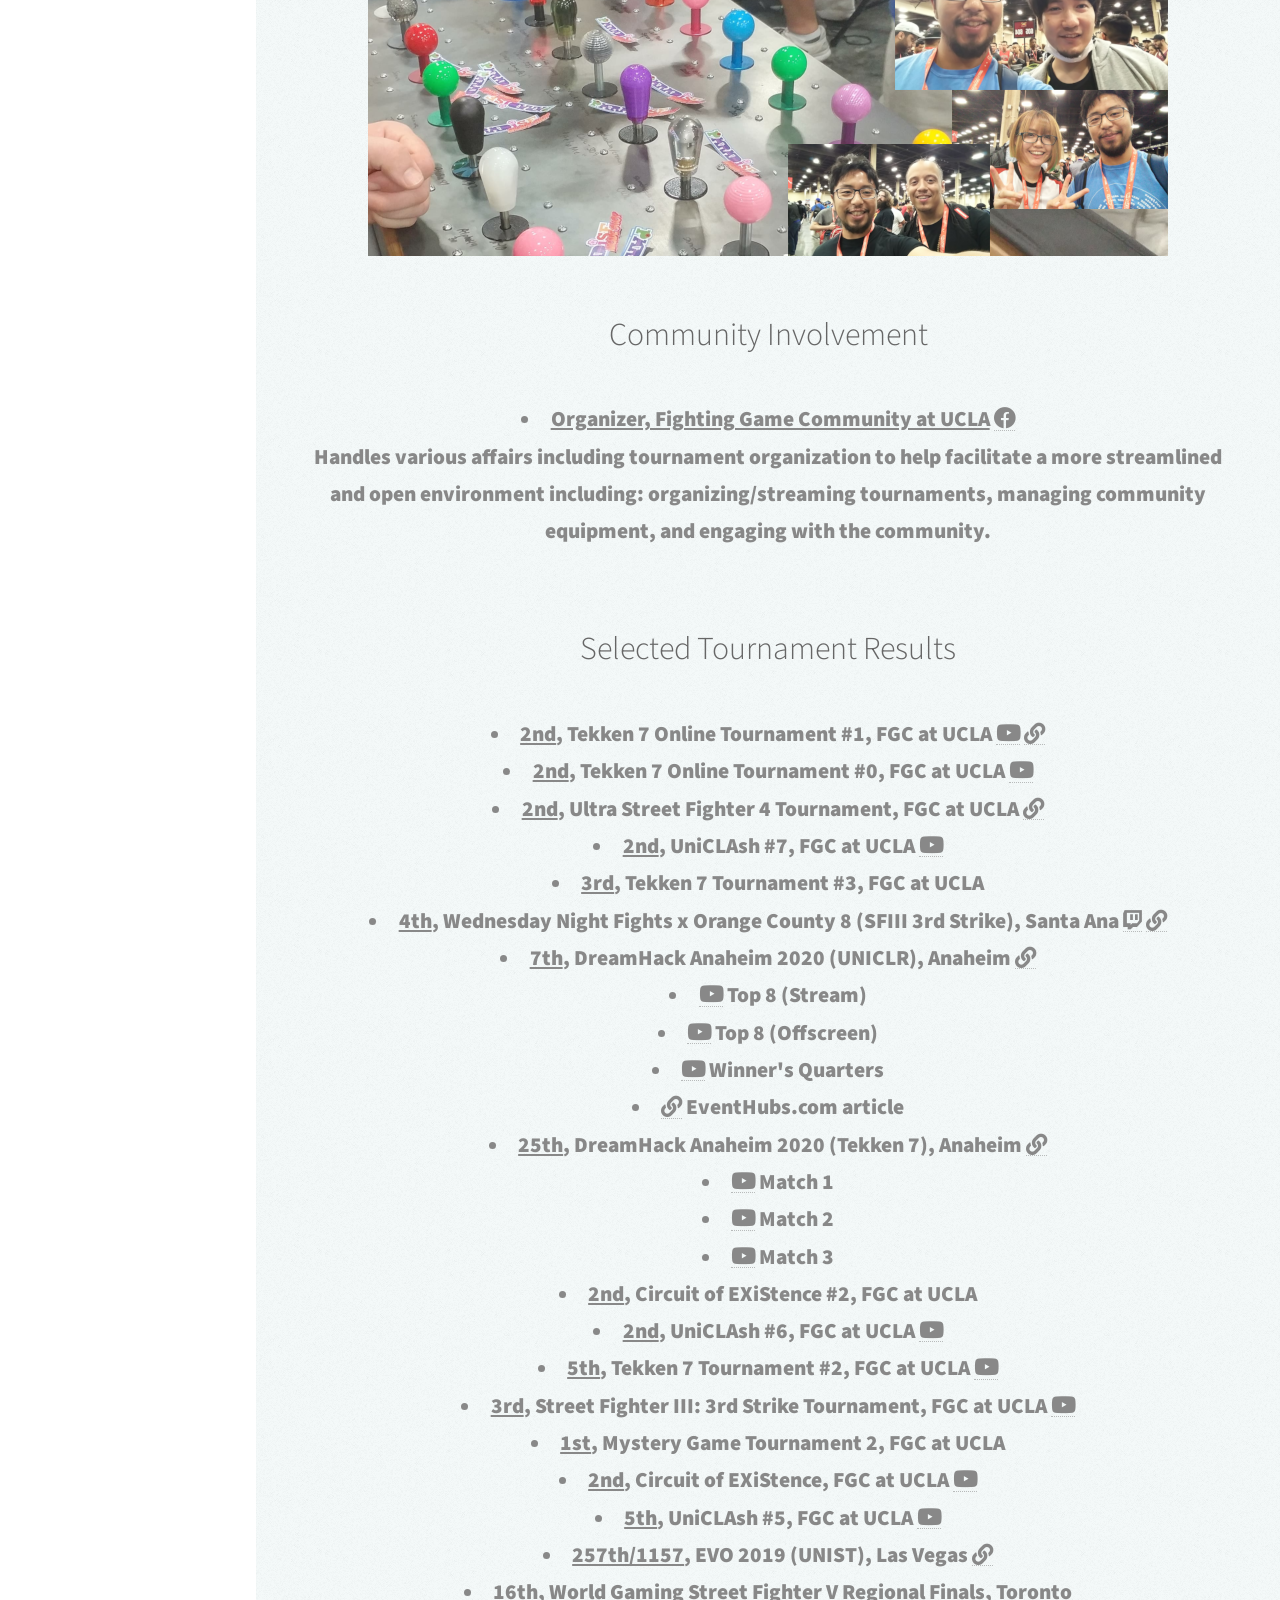
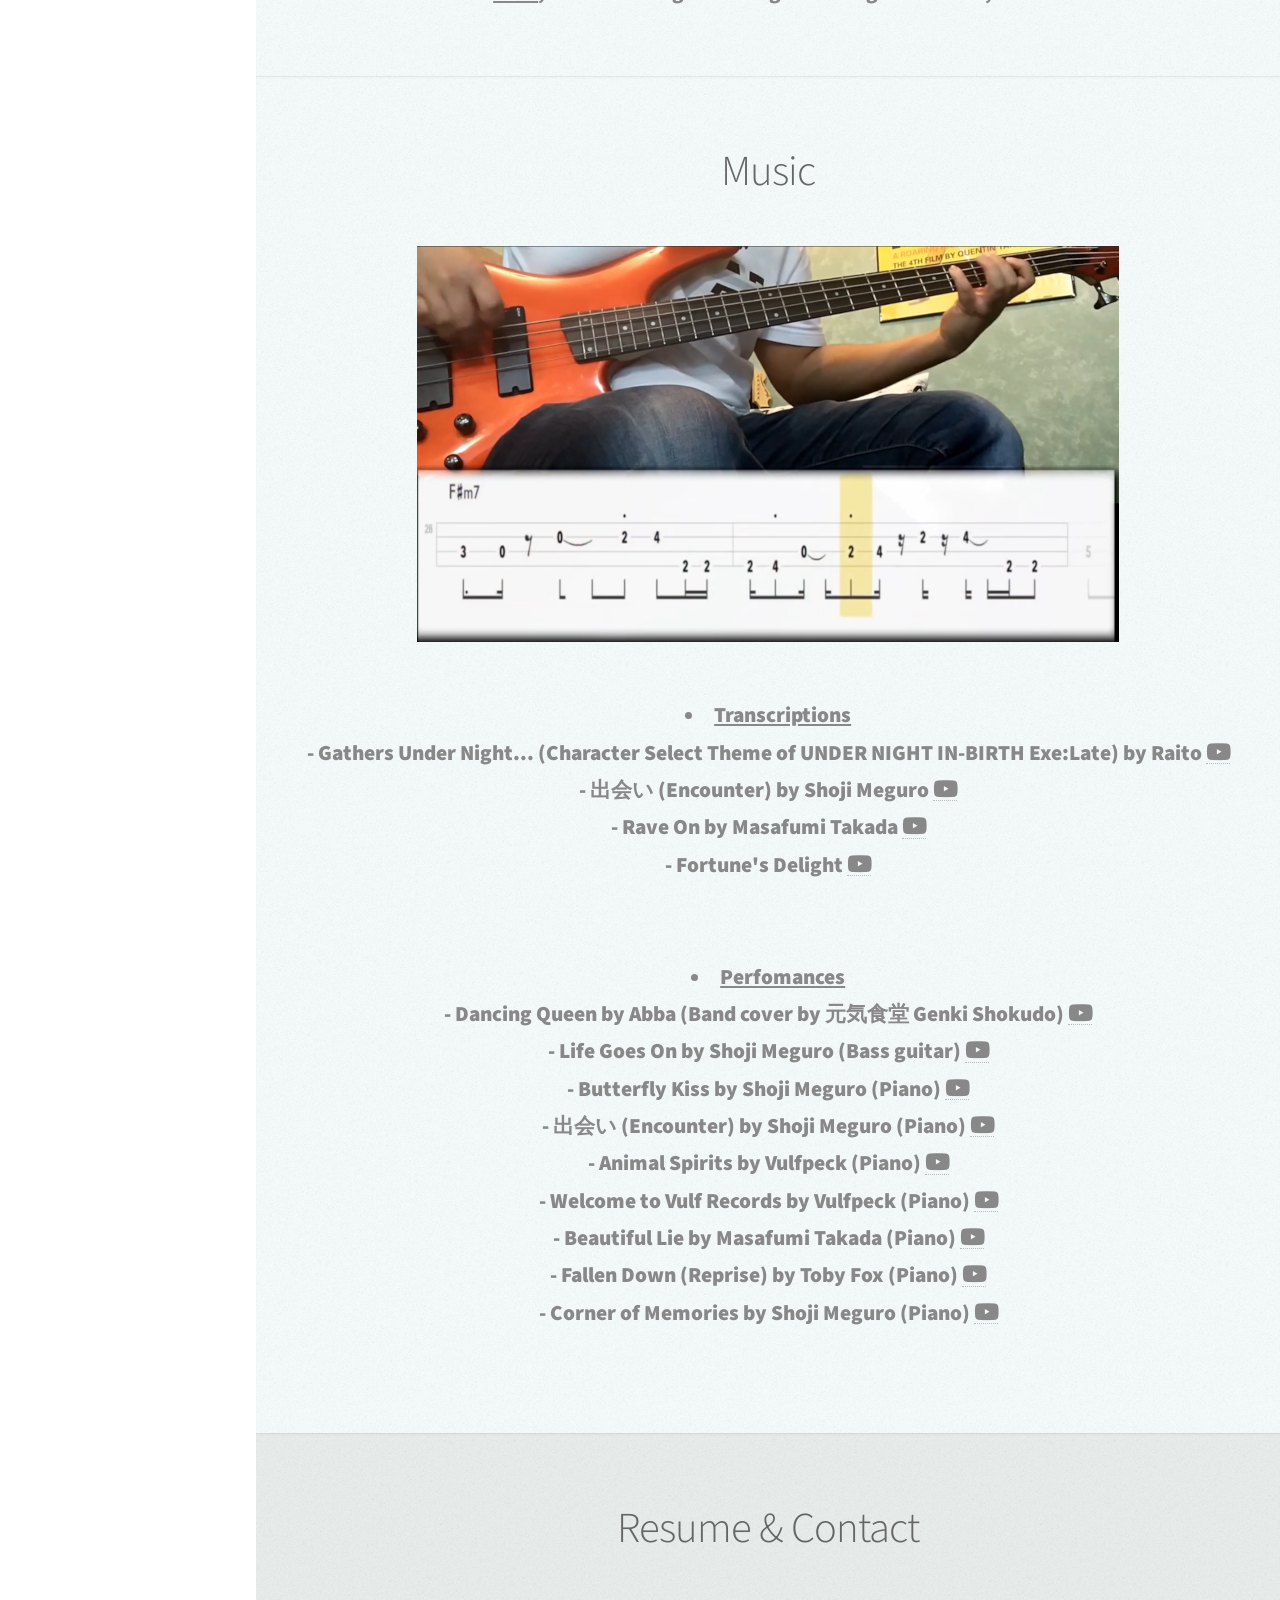
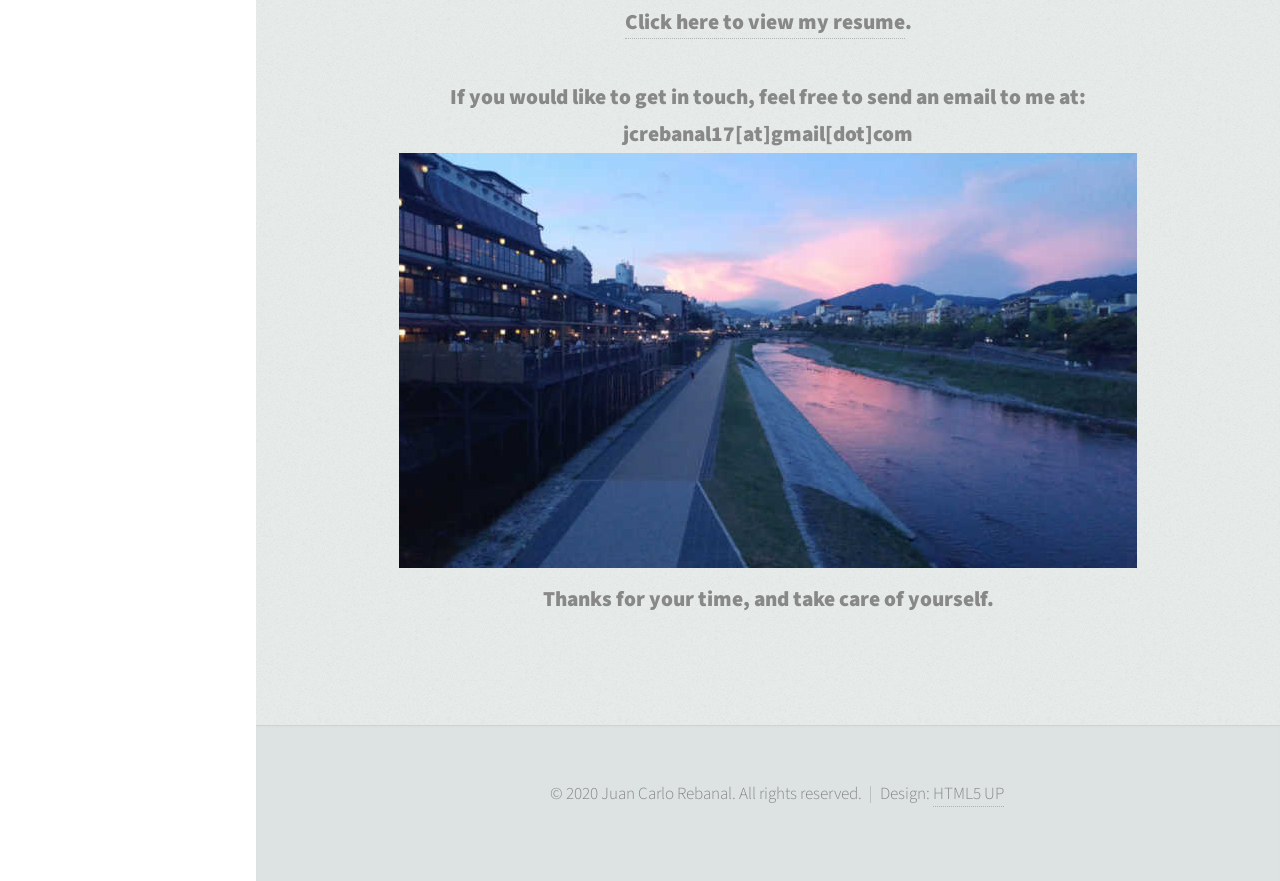
==== commit 4837253a: "updated aug 2020" ====
--- a/index.html
+++ b/index.html
@@ -22,7 +22,7 @@
 						<div id="logo">
 							<span class="image avatar48"><img src="images/avatar.jpg" alt="" /></span>
 							<h1 id="title">Juan Carlo Rebanal</h1>
-							<p>Graduate Student Researcher</p>
+							<p>Software Engineer</p>
 						</div>
 
 					<!-- Nav -->
@@ -61,7 +61,7 @@
 
 							<header>
 								<h2 class="alt">I'm <strong>Juan Carlo Rebanal</strong>, <br>and I hope we can meet one day.</h2>
-								<p>Incoming machine learning engineer.</p>
+								<p>Software engineer working with machine learning and DevSecOps.</p>
 							</header>
 
 							<footer>
@@ -91,7 +91,7 @@
 
 							My main technical interests are in machine learning applications and research. 
                             I consider myself a generalist that enjoys various subfields of ML, but I'm partial 
-                            towards computer vision.<br><br>
+                            towards computer vision, reinforcement learning, and explainability.<br><br>
                             
                             I resonate deeply with the fighting game genre of video games and am actively involved 
                             in the UCLA fighting game community. The competitive spirit underpinned by the constant 
@@ -120,6 +120,13 @@
                             </header>
                             
                             <p><img src="images/sf3.gif"></p>
+                            
+                            <li><u>Persona 4 SRS tools and Tatsumi: a simple, unofficial Jisho.org Python API.</u> 
+                            <a href="https://github.com/jcr179/Persona-4-SRS" class="icon brands fa-github"><span class="label">Github</span></a>
+                            <br>
+                            Want to learn and practice Japanese with Persona 4? This repo contains Persona 4 Spaced Repetition System (SRS) 
+                            items and a simple, unofficial Jisho.org Python API I used to generate them. The SRS items are generated based on 
+                            an extracted dialogue script for Persona 4.</li><br>
                             
                             <li><u>Resonance.ai: Podcast Companion.</u> 
                             <a href="https://github.com/salehi2/RUhacks" class="icon brands fa-github"><span class="label">Github</span></a>
@@ -246,6 +253,14 @@
                             <header>
                                 <h3>Experience</h3>
                             </header>          
+                            
+                            <li><u>Software Engineer (Machine learning, DevSecOps), Oracle</u> 
+                            <a href="https://www.oracle.com/index.html" class="fas fa-link"></a>
+                            <br>
+                            I currently work on the ODIN SaaS Production Engineering team at the Redwood Shores HQ office in 
+                            the San Francisco Bay Area. I am working on migrating SaaS tools to Oracle Cloud Infrastructure and 
+                            will be working on applying machine learning techniques to monitoring environments.
+                            </li><br>
                             
                             <li><u>Graduate Research Assistant, UCLA (ARNI Lab)</u> 
                             <a href="http://arni.ee.ucla.edu/" class="fas fa-link"></a>
@@ -399,7 +414,8 @@
 							<li><u>Organizer, Fighting Game Community at UCLA</u> 
                             <a href="https://www.facebook.com/FGCatUCLA" class="fab fa-facebook"></a><br>
                             Handles various affairs including tournament organization to help facilitate 
-                            a more streamlined and open environment.
+                            a more streamlined and open environment including: organizing/streaming tournaments, 
+                            managing community equipment, and engaging with the community.
                             <br></li>
                             
                             
@@ -409,8 +425,6 @@
                            	<header>
 								<h3>Selected Tournament Results</h2>
 							</header>
-
-                            <li><u>To compete</u>, EVO 2020 Online</li>
 
                             <li><u>2nd</u>, Tekken 7 Online Tournament #1, FGC at UCLA <a href="https://www.youtube.com/watch?v=986FLXEhT6I" class="fab fa-youtube"></a>
                             <a href="https://challonge.com/ja/UCLATekken7indoors" class="fas fa-link"></a>
@@ -524,7 +538,7 @@
 								<h2>Resume & Contact</h2>
 							</header>
 
-							<p><a href="https://drive.google.com/file/d/1S8sm7RJwCnh2MpqVBQXA8uyq66unrcQN/view?usp=sharing">
+							<p><a href="https://drive.google.com/file/d/1qTQ_w1uAT_XQwCNtDvjOcN06hTzMY5cR/view?usp=sharing">
                             Click here to view my resume</a>.<br><br> If you would like to get in touch, feel free to 
                             send an email to me at:<br>
                             jcrebanal17[at]gmail[dot]com<br>
